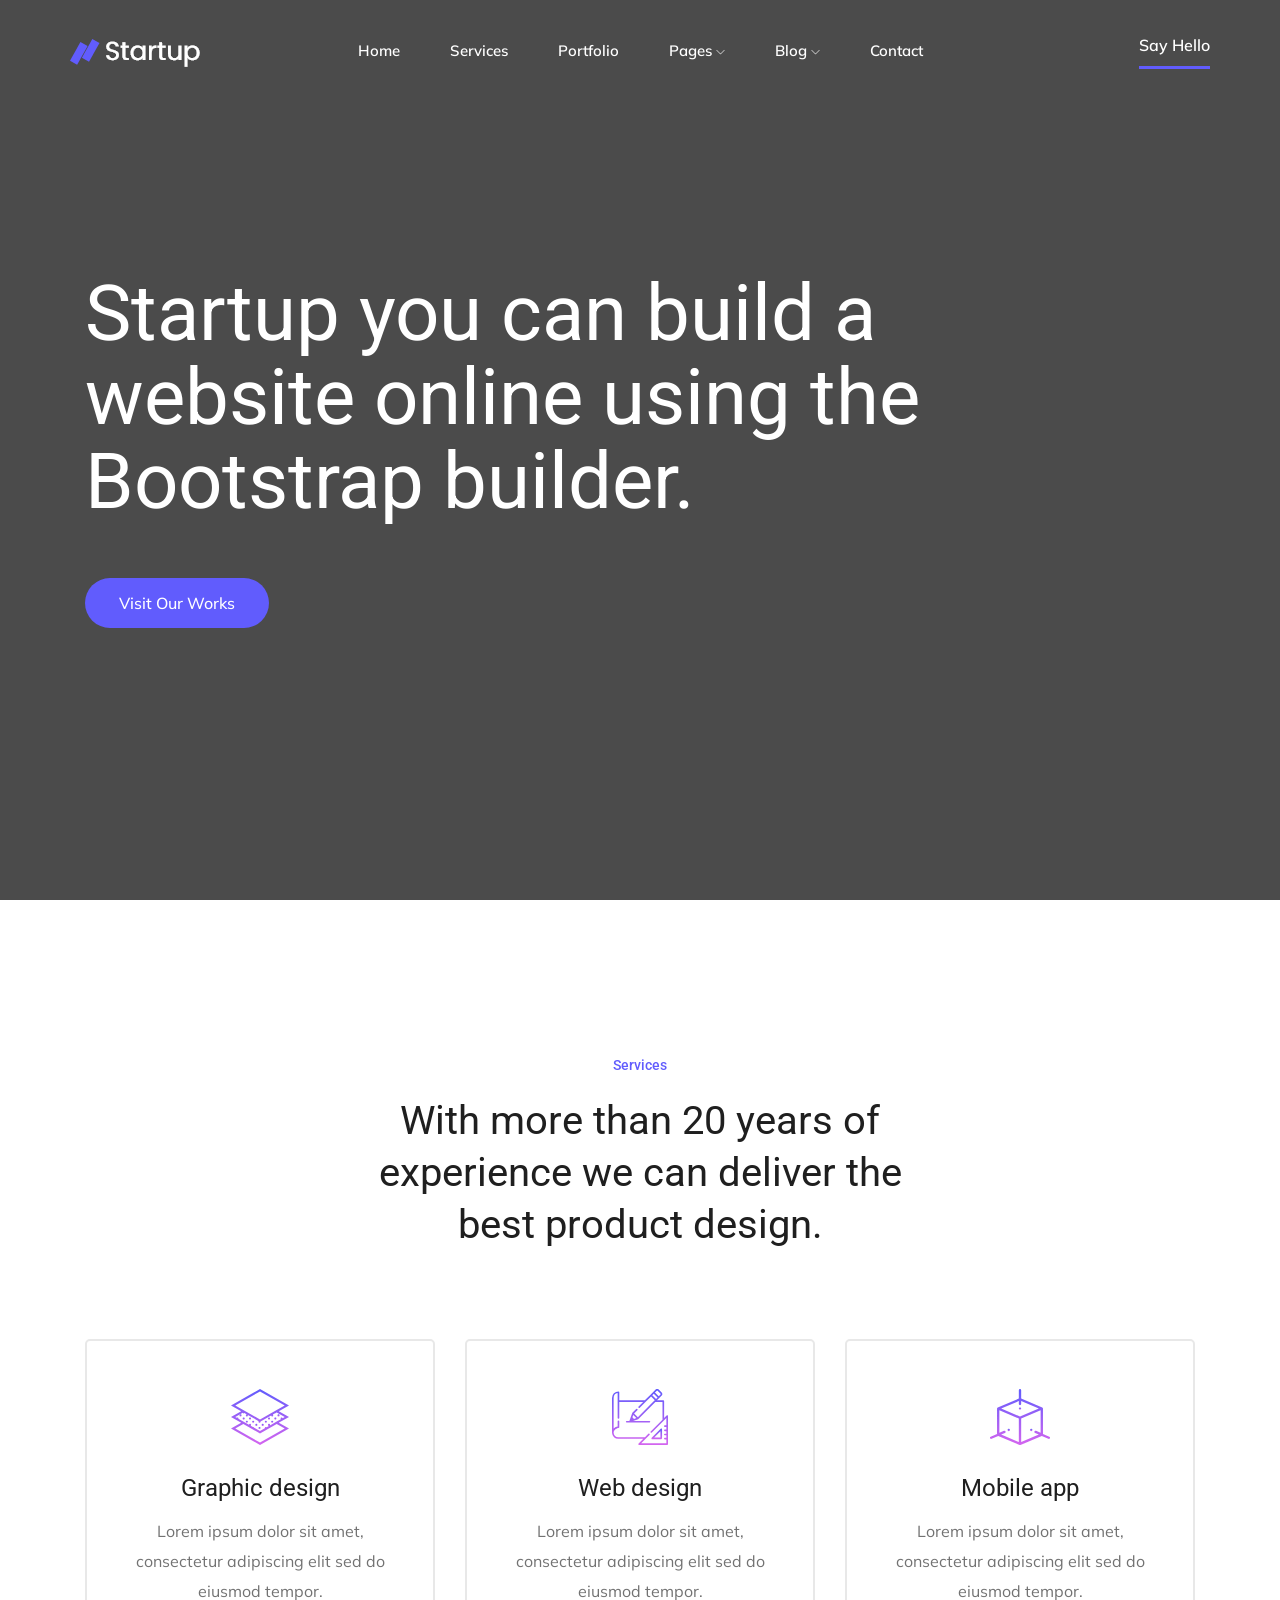
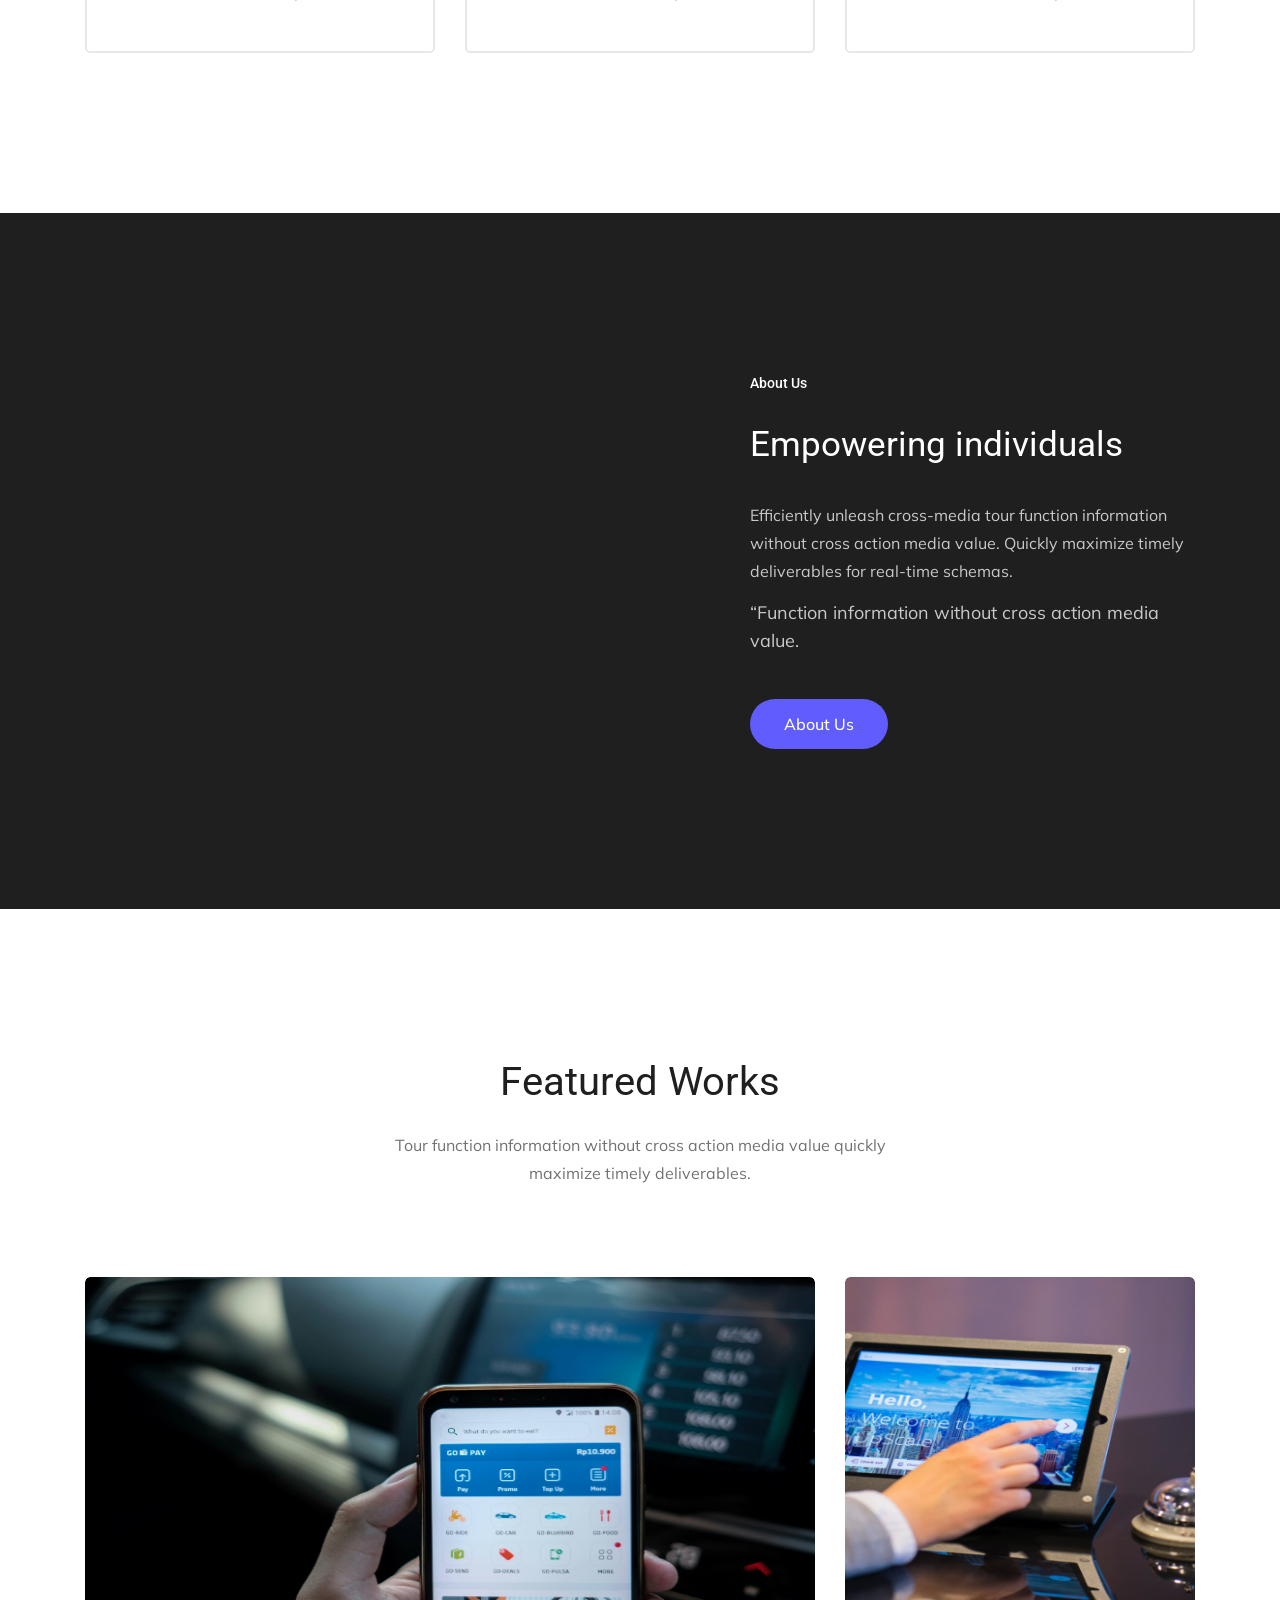
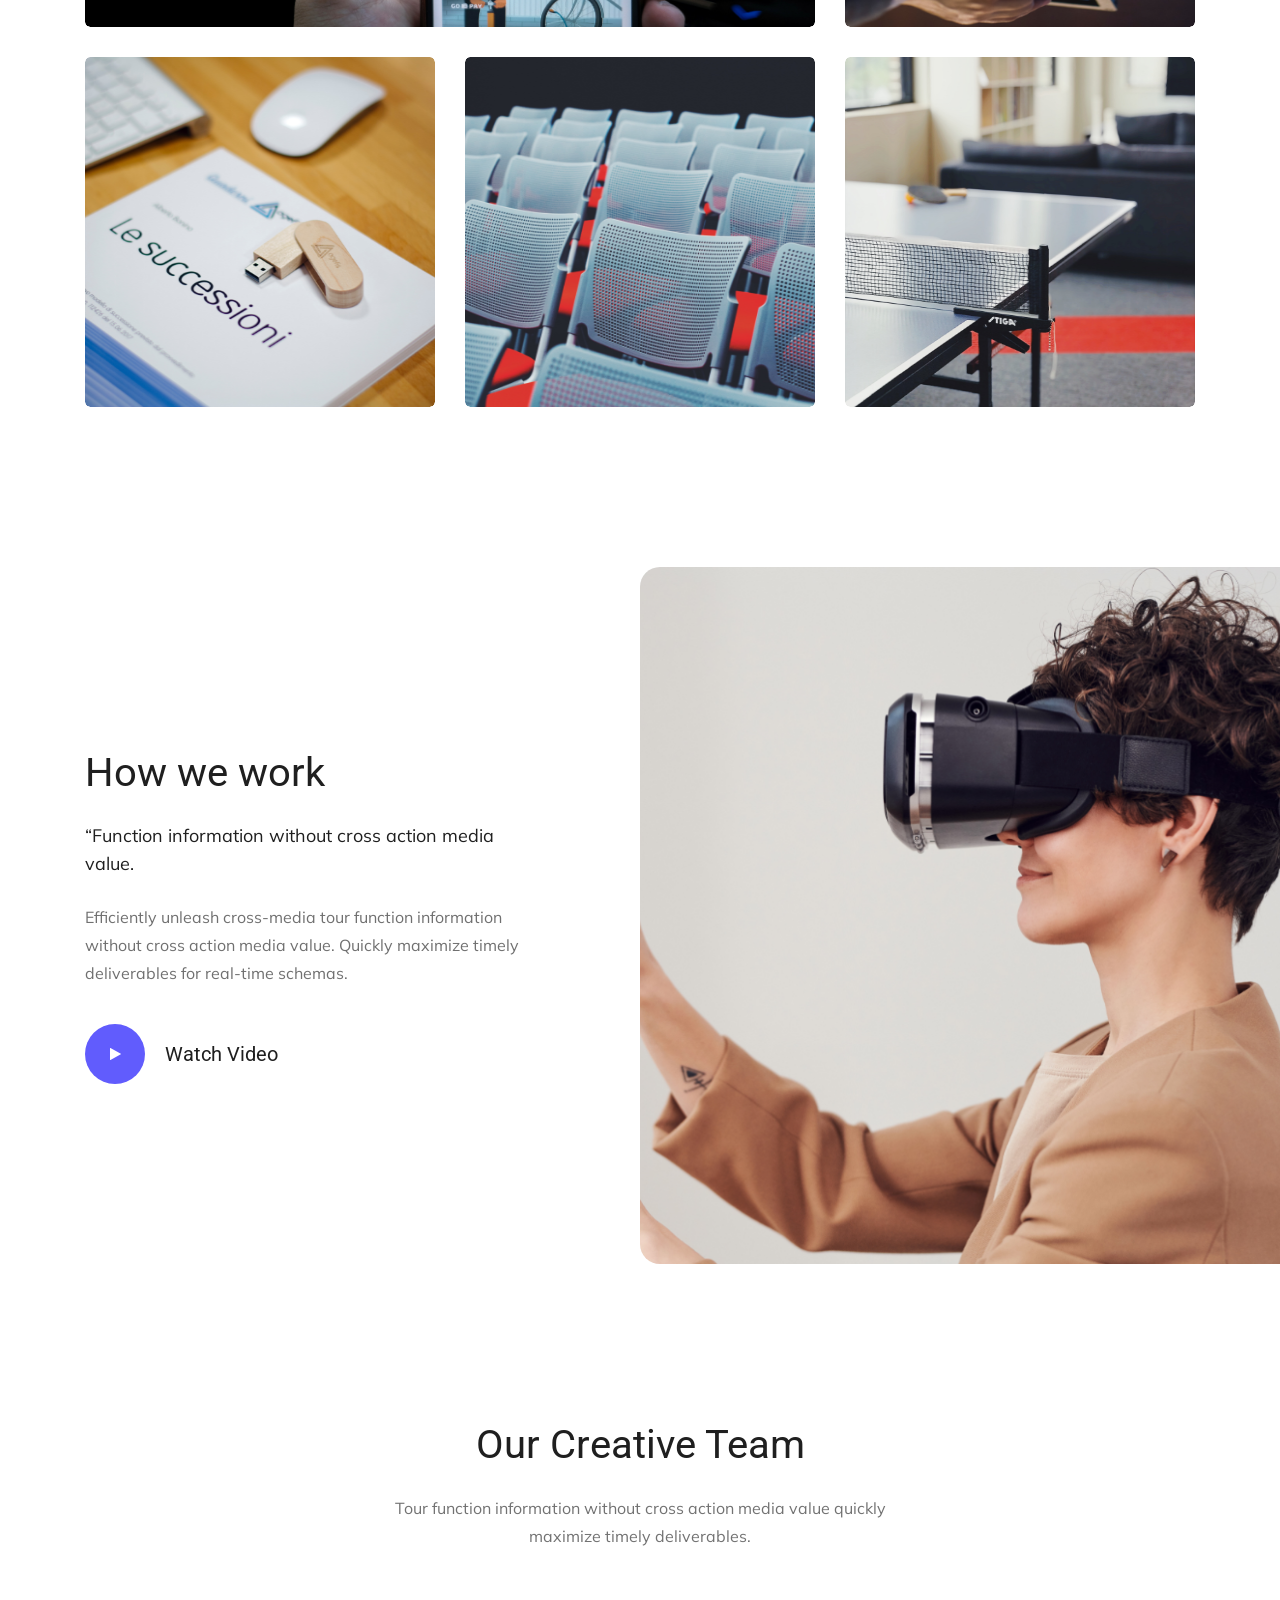
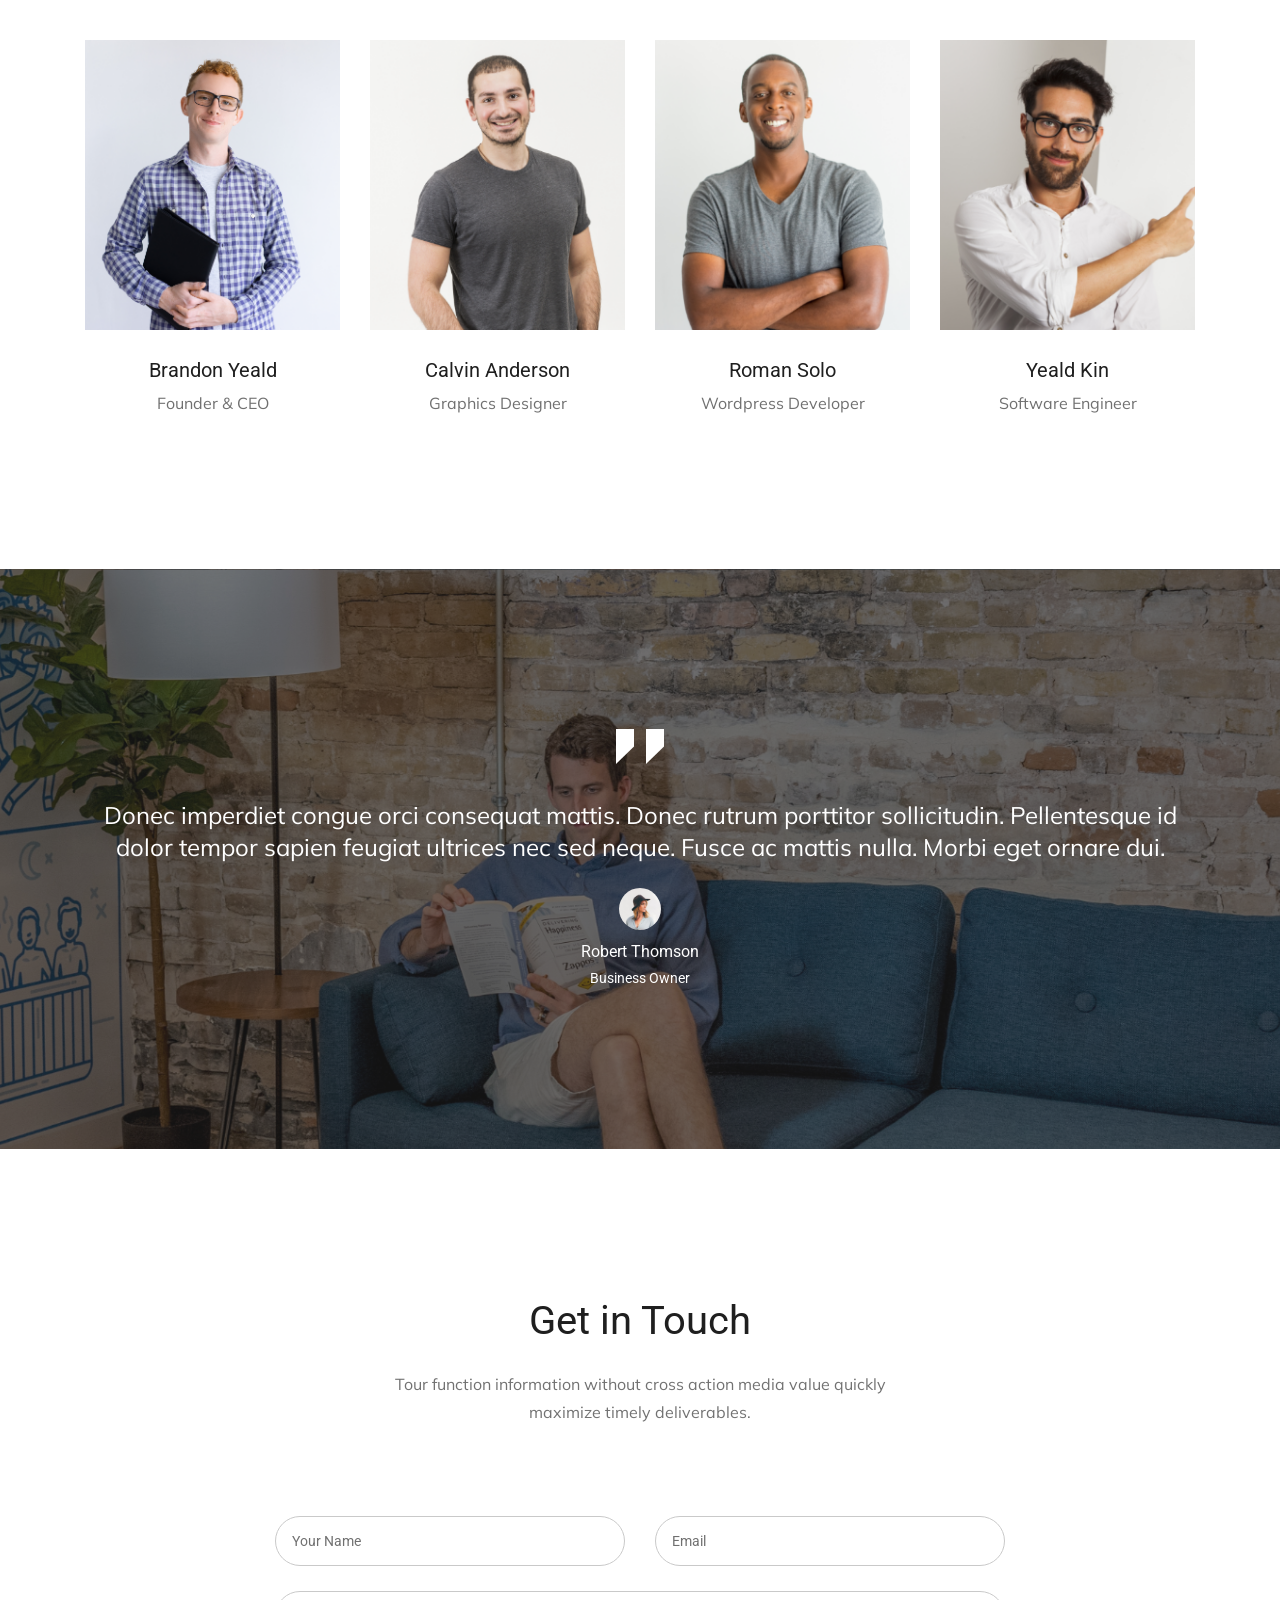
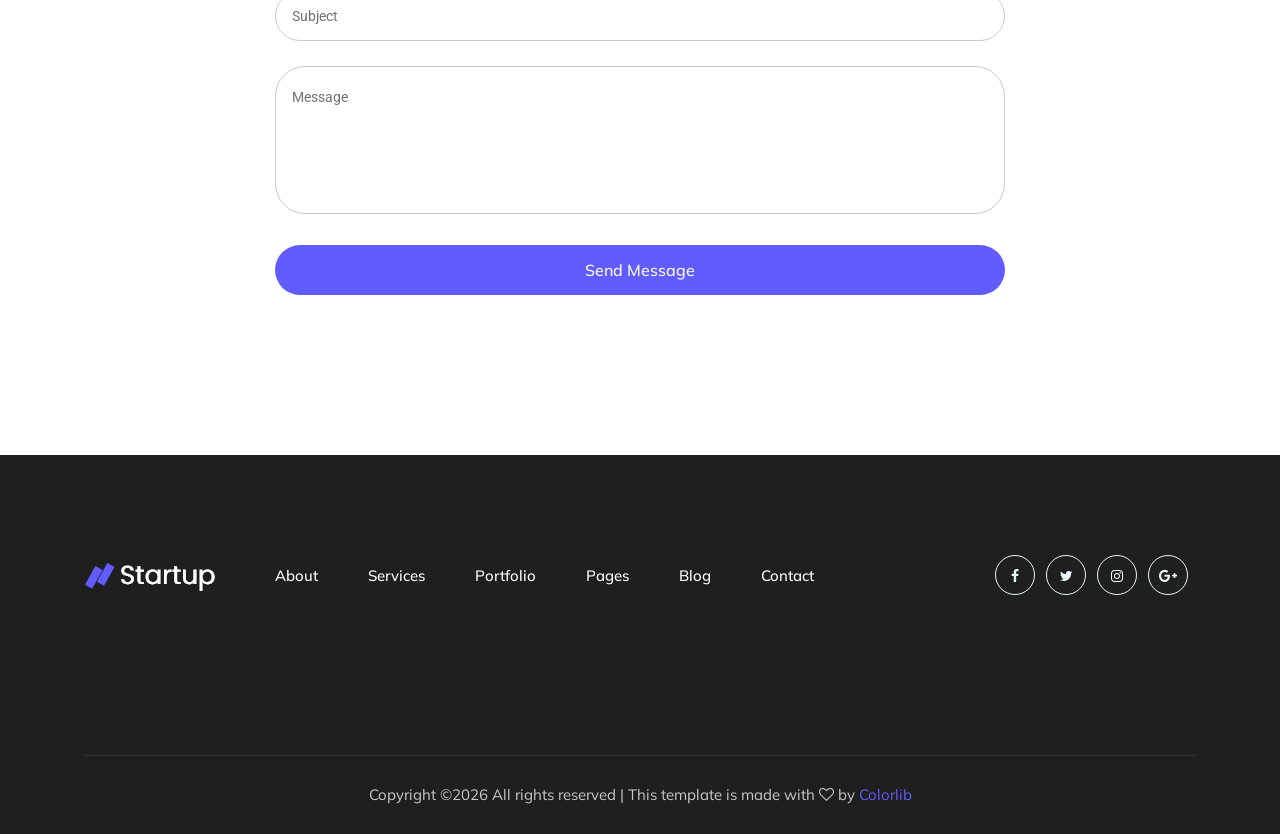
==== startup/startup/index.html @ 5c554e44 "adding front end" ====
<!doctype html>
<html class="no-js" lang="zxx">

<head>
    <meta charset="utf-8">
    <meta http-equiv="x-ua-compatible" content="ie=edge">
    <title>StartUp</title>
    <meta name="description" content="">
    <meta name="viewport" content="width=device-width, initial-scale=1">

    <!-- <link rel="manifest" href="site.webmanifest"> -->
    <!-- Place favicon.ico in the root directory -->

    <!-- CSS here -->
    <link rel="stylesheet" href="css/bootstrap.min.css">
    <link rel="stylesheet" href="css/owl.carousel.min.css">
    <link rel="stylesheet" href="css/magnific-popup.css">
    <link rel="stylesheet" href="css/font-awesome.min.css">
    <link rel="stylesheet" href="css/themify-icons.css">
    <link rel="stylesheet" href="css/nice-select.css">
    <link rel="stylesheet" href="css/flaticon.css">
    <link rel="stylesheet" href="css/gijgo.css">
    <link rel="stylesheet" href="css/animate.min.css">
    <link rel="stylesheet" href="css/slick.css">
    <link rel="stylesheet" href="css/slicknav.css">
    <link rel="stylesheet" href="css/style.css">
    <!-- <link rel="stylesheet" href="css/responsive.css"> -->
</head>

<body>
    <!--[if lte IE 9]>
            <p class="browserupgrade">You are using an <strong>outdated</strong> browser. Please <a href="https://browsehappy.com/">upgrade your browser</a> to improve your experience and security.</p>
        <![endif]-->

    <!-- header-start -->
    <header>
        <div class="header-area ">
            <div id="sticky-header" class="main-header-area">
                <div class="container-fluid p-0">
                    <div class="row align-items-center no-gutters">
                        <div class="col-xl-2 col-lg-2">
                            <div class="logo-img">
                                <a href="index.html">
                                    <img src="img/logo.png" alt="">
                                </a>
                            </div>
                        </div>
                        <div class="col-xl-8 col-lg-8">
                            <div class="main-menu  d-none d-lg-block text-center">
                                <nav>
                                    <ul id="navigation">
                                        <li><a class="active" href="index.html">home</a></li>
                                        <li><a href="service.html">services</a></li>
                                        <li><a href="Portfolio.html">Portfolio</a></li>
                                        <li><a href="#">pages <i class="ti-angle-down"></i></a>
                                            <ul class="submenu">
                                                <li><a href="portfolio_details.html">Portfolio details</a></li>
                                                <li><a href="about.html">about</a></li>
                                                <li><a href="elements.html">elements</a></li>
                                            </ul>
                                        </li>

                                        <li><a href="#">blog <i class="ti-angle-down"></i></a>
                                            <ul class="submenu">
                                                <li><a href="blog.html">blog</a></li>
                                                <li><a href="single-blog.html">single-blog</a></li>
                                            </ul>
                                        </li>
                                        <li><a href="contact.html">Contact</a></li>
                                    </ul>
                                </nav>
                            </div>
                        </div>
                        <div class="col-lg-2 d-none d-lg-block">
                            <div class="log_chat_area d-flex align-items-end">
                                <a href="#" data-scroll-nav="0" class="say_hi">Say Hello</a>
                            </div>
                        </div>
                        <div class="col-12">
                            <div class="mobile_menu d-block d-lg-none"></div>
                        </div>
                    </div>
                </div>
            </div>
        </div>
    </header>
    <!-- header-end -->

    <!-- slider_area_start -->
    <div class="slider_area">
        <div class="single_slider  d-flex align-items-center slider_bg_1 overlay">
            <div class="container">
                <div class="row align-items-center justify-content-start">
                    <div class="col-lg-10 col-md-10">
                        <div class="slider_text">
                            <h3 class="wow fadeInLeft" data-wow-duration="1s" data-wow-delay=".1s">
                                Startup you can build a 
                                website online using the
                                Bootstrap builder.
                            </h3>
                            <a class="boxed-btn3 wow fadeInLeft"  data-wow-duration="1s" data-wow-delay=".2s" href="portfolio.html">Visit Our Works</a>
                        </div>
                    </div>
                </div>
            </div>
        </div>
    </div>
    <!-- slider_area_end -->

    <!-- service_area  -->
    <div class="service_area">
        <div class="container">
            <div class="row justify-content-center">
                <div class="col-lg-6">
                    <div class="section_title text-center mb-70">
                        <span class="wow fadeInUp" data-wow-duration="1s" data-wow-delay=".1s" >Services</span>
                        <h3 class="wow fadeInUp" data-wow-duration="1.2s" data-wow-delay=".2s">With more than 20 years of 
                            experience we can deliver the 
                            best product design.</h3>
                    </div>
                </div>
            </div>
            <div class="row">
                <div class="col-xl-4 col-md-4">
                    <div class="single_service text-center wow fadeInLeft" data-wow-duration="1.2s" data-wow-delay=".4s">
                        <div class="icon">
                            <img src="img/svg_icon/1.svg" alt="">
                        </div>
                        <h3>Graphic design</h3>
                        <p>Lorem ipsum dolor sit amet, consectetur adipiscing elit sed do eiusmod tempor.</p>
                    </div>
                </div>
                <div class="col-xl-4 col-md-4">
                    <div class="single_service text-center wow fadeInUp" data-wow-duration="1s" data-wow-delay=".3s">
                        <div class="icon">
                            <img src="img/svg_icon/2.svg" alt="">
                        </div>
                        <h3>Web design</h3>
                        <p>Lorem ipsum dolor sit amet, consectetur adipiscing elit sed do eiusmod tempor.</p>
                    </div>
                </div>
                <div class="col-xl-4 col-md-4">
                    <div class="single_service text-center wow fadeInRight" data-wow-duration="1.2s" data-wow-delay=".4s">
                        <div class="icon">
                            <img src="img/svg_icon/3.svg" alt="">
                        </div>
                        <h3>Mobile app</h3>
                        <p>Lorem ipsum dolor sit amet, consectetur adipiscing elit sed do eiusmod tempor.</p>
                    </div>
                </div>
            </div>
        </div>
    </div>
    <!--/ service_area  -->

    <div class="about_area">
        <div class="container">
            <div class="row justify-content-end">
                <div class="col-lg-5 offset-lg-1">
                    <div class="about_info">
                        <div class="section_title white_text">
                            <span class="wow fadeInUp" data-wow-duration="1s" data-wow-delay=".3s">About Us</span>
                            <h3 class="wow fadeInUp" data-wow-duration="1s" data-wow-delay=".4s">Empowering individuals </h3>
                            <p class="mid_text wow fadeInUp" data-wow-duration="1s" data-wow-delay=".5s">Efficiently unleash cross-media tour function information without cross action media value. Quickly maximize timely deliverables for real-time schemas.</p>
                            <p class="last_text wow fadeInUp" data-wow-duration="1s" data-wow-delay=".6s">“Function information without cross action media value.</p>
                            <a href="#" class="boxed-btn3 wow fadeInUp" data-wow-duration="1s" data-wow-delay=".7s">About Us</a>
                        </div>
                    </div>
                </div>
            </div>
        </div>
    </div>

    <!-- portfolio_image_area  -->
    <div class="portfolio_image_area">
        <div class="container">
            <div class="row justify-content-center">
                <div class="col-lg-6">
                    <div class="section_title text-center mb-90">
                        <h3 class="wow fadeInUp" data-wow-duration="1s" data-wow-delay=".3s">Featured Works</h3>
                        <p class="wow fadeInUp" data-wow-duration="1s" data-wow-delay=".4s">Tour function information without cross action media value quickly maximize timely deliverables.</p>
                    </div>
                </div>
            </div>
            <div class="row">
                <div class="col-lg-8 col-md-12">
                    <div class="single_Portfolio wow fadeInUp" data-wow-duration="1s" data-wow-delay=".3s">
                        <div class="portfolio_thumb">
                            <img src="img/portfolio/1.png" alt="">
                        </div>
                        <div class="portfolio_hover">
                            <div class="title">
                                <span>App Design</span>
                                    <h3>Colorlib Mobile App</h3>
                                    <a class="boxed-btn3" href="portfolio_details.html">View</a>
                            </div>
                        </div>
                    </div>
                </div>
                <div class="col-lg-4 col-md-6">
                    <div class="single_Portfolio wow fadeInUp" data-wow-duration="1s" data-wow-delay=".4s">
                        <div class="portfolio_thumb">
                            <img src="img/portfolio/2.png" alt="">
                        </div>
                        <div class="portfolio_hover">
                            <div class="title">
                                <span>App Design</span>
                                    <h3>Colorlib Mobile App</h3>
                                    <a class="boxed-btn3" href="portfolio_details.html">View</a>
                            </div>
                        </div>
                    </div>
                </div>
                <div class="col-lg-4 col-md-6 col-lg-4">
                    <div class="single_Portfolio wow fadeInUp" data-wow-duration="1s" data-wow-delay=".5s">
                        <div class="portfolio_thumb">
                            <img src="img/portfolio/3.png" alt="">
                        </div>
                        <div class="portfolio_hover">
                            <div class="title">
                                <span>App Design</span>
                                    <h3>Colorlib Mobile App</h3>
                                    <a class="boxed-btn3" href="portfolio_details.html">View</a>
                            </div>
                        </div>
                    </div>
                </div>
                <div class="col-lg-4 col-md-6 col-lg-4">
                    <div class="single_Portfolio wow fadeInUp" data-wow-duration="1s" data-wow-delay=".6s">
                        <div class="portfolio_thumb">
                            <img src="img/portfolio/4.png" alt="">
                        </div>
                        <div class="portfolio_hover">
                            <div class="title">
                                <span>App Design</span>
                                    <h3>Colorlib Mobile App</h3>
                                    <a class="boxed-btn3" href="portfolio_details.html">View</a>
                            </div>
                        </div>
                    </div>
                </div>
                <div class="col-lg-4 col-md-6 col-lg-4">
                    <div class="single_Portfolio wow fadeInUp" data-wow-duration="1s" data-wow-delay=".7s">
                        <div class="portfolio_thumb">
                            <img src="img/portfolio/5.png" alt="">
                        </div>
                        <div class="portfolio_hover">
                            <div class="title">
                                <span>App Design</span>
                                    <h3>Colorlib Mobile App</h3>
                                    <a class="boxed-btn3" href="portfolio_details.html">View</a>
                            </div>
                        </div>
                    </div>
                </div>
            </div>
        </div>
    </div>
    <!--/ portfolio_image_area  -->

    <div class="how_we_work_area">
        <div class="container">
            <div class="row">
                <div class="col-lg-5">
                    <div class="work_info">
                        <div class="section_title">
                            <h3 class="wow fadeInLeft" data-wow-duration="1s" data-wow-delay=".3s">How we work</h3>
                            <p class="mid_text wow fadeInLeft" data-wow-duration="1s" data-wow-delay=".4s">“Function information without cross action media value.</p>
                            <p class="last_p wow fadeInRight" data-wow-duration="1s" data-wow-delay=".5s">Efficiently unleash cross-media tour function information without cross action media value. Quickly maximize timely deliverables for real-time schemas.</p>
                        </div>
                        <div class="video_watch d-flex align-items-center">
                            <div class="play_btn wow fadeInUp" data-wow-duration="1s" data-wow-delay=".6s">
                                <a href="https://www.youtube.com/watch?v=D7tF-cY2M9o" class="video_icon popup-video"> <i class="fa fa-play"></i> </a>
                            </div>
                           <span class="wow fadeInLeft" data-wow-duration="1s" data-wow-delay=".7s"> Watch Video</span>
                        </div>
                    </div>
                </div>
            </div>
        </div>
    </div>

    <!-- team_member_start -->
    <div class="team_area ">
        <div class="container">
            <div class="row justify-content-center">
                <div class="col-lg-6">
                    <div class="section_title text-center mb-90">
                        <h3 class="wow fadeInUp" data-wow-duration="1s" data-wow-delay=".3s">Our Creative Team</h3>
                        <p class="wow fadeInUp" data-wow-duration="1s" data-wow-delay=".6s">Tour function information without cross action media value quickly maximize timely deliverables.</p>
                    </div>
                </div>
            </div>
            <div class="row">
                <div class="col-lg-3 col-md-6">
                    <div class="single_team wow fadeInUp" data-wow-duration="1s" data-wow-delay=".2s">
                        <div class="team_thumb">
                            <img src="img/team/1.png" alt="">
                            <div class="team_hover">
                                <div class="hover_inner text-center">
                                    <ul>
                                        <li><a href="#"> <i class="fa fa-facebook"></i> </a></li>
                                        <li><a href="#"> <i class="fa fa-twitter"></i> </a></li>
                                        <li><a href="#"> <i class="fa fa-instagram"></i> </a></li>
                                    </ul>
                                </div>
                            </div>
                        </div>
                        <div class="team_title text-center">
                            <h3>Brandon Yeald</h3>
                            <p>Founder & CEO</p>
                        </div>
                    </div>
                </div>
                <div class="col-lg-3 col-md-6">
                    <div class="single_team wow fadeInUp" data-wow-duration="1s" data-wow-delay=".4s">
                        <div class="team_thumb">
                            <img src="img/team/2.png" alt="">
                            <div class="team_hover">
                                <div class="hover_inner text-center">
                                    <ul>
                                        <li><a href="#"> <i class="fa fa-facebook"></i> </a></li>
                                        <li><a href="#"> <i class="fa fa-linkedin"></i> </a></li>
                                        <li><a href="#"> <i class="fa fa-google-plus"></i> </a></li>
                                    </ul>
                                </div>
                            </div>
                        </div>
                        <div class="team_title text-center">
                            <h3>Calvin Anderson</h3>
                            <p>Graphics Designer</p>
                        </div>
                    </div>
                </div>
                <div class="col-lg-3 col-md-6">
                    <div class="single_team wow fadeInUp" data-wow-duration="1s" data-wow-delay=".6s">
                        <div class="team_thumb">
                            <img src="img/team/3.png" alt="">
                            <div class="team_hover">
                                <div class="hover_inner text-center">
                                    <ul>
                                        <li><a href="#"> <i class="fa fa-facebook"></i> </a></li>
                                        <li><a href="#"> <i class="fa fa-linkedin"></i> </a></li>
                                        <li><a href="#"> <i class="fa fa-google-plus"></i> </a></li>
                                    </ul>
                                </div>
                            </div>
                        </div>
                        <div class="team_title text-center">
                            <h3>Roman Solo</h3>
                            <p>Wordpress Developer</p>
                        </div>
                    </div>
                </div>
                <div class="col-lg-3 col-md-6">
                    <div class="single_team wow fadeInUp" data-wow-duration="1s" data-wow-delay=".8s">
                        <div class="team_thumb">
                            <img src="img/team/4.png" alt="">
                            <div class="team_hover">
                                <div class="hover_inner text-center">
                                    <ul>
                                        <li><a href="#"> <i class="fa fa-facebook"></i> </a></li>
                                        <li><a href="#"> <i class="fa fa-linkedin"></i> </a></li>
                                        <li><a href="#"> <i class="fa fa-google-plus"></i> </a></li>
                                    </ul>
                                </div>
                            </div>
                        </div>
                        <div class="team_title text-center">
                            <h3>Yeald Kin</h3>
                            <p>Software Engineer</p>
                        </div>
                    </div>
                </div>
            </div>
        </div>
    </div>
    <!--/ team_member_end -->

    <!-- testimonial_area  -->
    <div class="testimonial_area ">
        <div class="container">
            <div class="row">
                <div class="col-xl-12">
                    <div class="testmonial_active owl-carousel">
                        <div class="single_carousel">
                                <div class="single_testmonial text-center">
                                        <div class="quote">
                                            <img src="img/testmonial/quote.svg" alt="">
                                        </div>
                                        <p>Donec imperdiet congue orci consequat mattis. Donec rutrum porttitor <br> 
                                                sollicitudin. Pellentesque id dolor tempor sapien feugiat ultrices nec sed neque.  <br>
                                                Fusce ac mattis nulla. Morbi eget ornare dui. </p>
                                        <div class="testmonial_author">
                                            <div class="thumb">
                                                    <img src="img/testmonial/thumb.png" alt="">
                                            </div>
                                            <h3>Robert Thomson</h3>
                                            <span>Business Owner</span>
                                        </div>
                                    </div>
                        </div>
                        <div class="single_carousel">
                                <div class="single_testmonial text-center">
                                        <div class="quote">
                                            <img src="img/testmonial/quote.svg" alt="">
                                        </div>
                                        <p>Donec imperdiet congue orci consequat mattis. Donec rutrum porttitor <br> 
                                                sollicitudin. Pellentesque id dolor tempor sapien feugiat ultrices nec sed neque.  <br>
                                                Fusce ac mattis nulla. Morbi eget ornare dui. </p>
                                        <div class="testmonial_author">
                                            <div class="thumb">
                                                    <img src="img/testmonial/thumb.png" alt="">
                                            </div>
                                            <h3>Robert Thomson</h3>
                                            <span>Business Owner</span>
                                        </div>
                                    </div>
                        </div>
                        <div class="single_carousel">
                                <div class="single_testmonial text-center">
                                        <div class="quote">
                                            <img src="img/testmonial/quote.svg" alt="">
                                        </div>
                                        <p>Donec imperdiet congue orci consequat mattis. Donec rutrum porttitor <br> 
                                                sollicitudin. Pellentesque id dolor tempor sapien feugiat ultrices nec sed neque.  <br>
                                                Fusce ac mattis nulla. Morbi eget ornare dui. </p>
                                        <div class="testmonial_author">
                                            <div class="thumb">
                                                    <img src="img/testmonial/thumb.png" alt="">
                                            </div>
                                            <h3>Robert Thomson</h3>
                                            <span>Business Owner</span>
                                        </div>
                                    </div>
                        </div>
                    </div>
                </div>
            </div>
        </div>
    </div>
    <!-- /testimonial_area  -->

    <div data-scroll-index="0" class="get_in_tauch_area">
        <div class="container">
            <div class="row justify-content-center">
                <div class="col-lg-6">
                    <div class="section_title text-center mb-90">
                        <h3 class="wow fadeInUp" data-wow-duration="1s" data-wow-delay=".3s">Get in Touch</h3>
                        <p class="wow fadeInUp" data-wow-duration="1s" data-wow-delay=".4s">Tour function information without cross action media value quickly maximize timely deliverables.</p>
                    </div>
                </div>
            </div>
            <div class="row justify-content-center">
                <div class="col-lg-8">
                    <div class="touch_form">
                        <form action="#">
                            <div class="row">
                                <div class="col-md-6">
                                    <div class="single_input wow fadeInUp" data-wow-duration="1s" data-wow-delay=".3s">
                                        <input type="text" placeholder="Your Name" >
                                    </div>
                                </div>
                                <div class="col-md-6">
                                    <div class="single_input wow fadeInUp" data-wow-duration="1s" data-wow-delay=".4s">
                                        <input type="email" placeholder="Email" >
                                    </div>
                                </div>
                                <div class="col-md-12">
                                    <div class="single_input wow fadeInUp" data-wow-duration="1s" data-wow-delay=".5s">
                                        <input type="email" placeholder="Subject" >
                                    </div>
                                </div>
                                <div class="col-md-12">
                                    <div class="single_input wow fadeInUp" data-wow-duration="1s" data-wow-delay=".6s">
                                       <textarea name="" id="" cols="30" placeholder="Message" rows="10"></textarea>
                                    </div>
                                </div>
                                <div class="col-lg-12">
                                    <div class="submit_btn wow fadeInUp" data-wow-duration="1s" data-wow-delay=".7s">
                                        <button class="boxed-btn3" type="submit">Send Message</button>
                                    </div>
                                </div>
                            </div>
                        </form>
                    </div>
                </div>
            </div>
        </div>
    </div>


    <!-- footer start -->
    <footer class="footer">
        <div class="footer_top">
            <div class="container">
                <div class="row align-items-center">
                    <div class="col-lg-2 col-md-3">
                        <div class="footer_logo wow fadeInRight" data-wow-duration="1s" data-wow-delay=".3s">
                            <a href="index.html">
                                <img src="img/logo.png" alt="">
                            </a>
                        </div>
                    </div>
                    <div class="col-xl-7 col-lg-7 col-md-9">
                        <div class="menu_links">
                            <ul>
                                <li><a class="wow fadeInDown" data-wow-duration="1s" data-wow-delay=".2s" href="#">About</a class="wow fadeInUp" data-wow-duration="1s" data-wow-delay=".3s"></li>
                                <li><a class="wow fadeInDown" data-wow-duration="1s" data-wow-delay=".4s" href="#">Services</a></li>
                                <li><a class="wow fadeInDown" data-wow-duration="1s" data-wow-delay=".6s" href="#">Portfolio</a></li>
                                <li><a class="wow fadeInDown" data-wow-duration="1s" data-wow-delay=".8s" href="#">Pages</a></li>
                                <li><a class="wow fadeInDown" data-wow-duration="1s" data-wow-delay="1s" href="#">Blog</a></li>
                                <li><a class="wow fadeInDown" data-wow-duration="1s" data-wow-delay="1.1s" href="#">Contact</a></li>
                            </ul>
                        </div>
                    </div>
                    <div class="col-lg-3 col-md-12">
                        <div class="socail_links">
                            <ul>
                                <li><a class="wow fadeInUp" data-wow-duration="1s" data-wow-delay=".3s" href="#"> <i class="fa fa-facebook"></i> </a></li>
                                <li><a class="wow fadeInUp" data-wow-duration="1s" data-wow-delay=".4s" href="#"> <i class="fa fa-twitter"></i> </a></li>
                                <li><a class="wow fadeInUp" data-wow-duration="1s" data-wow-delay=".5s" href="#"> <i class="fa fa-instagram"></i> </a></li>
                                <li><a class="wow fadeInUp" data-wow-duration="1s" data-wow-delay=".6s" href="#"> <i class="fa fa-google-plus"></i> </a></li>
                            </ul>
                        </div>
                    </div>
                </div>
            </div>
        </div>
        <div class="copy-right_text">
            <div class="container">
                <div class="footer_border"></div>
                <div class="row">
                    <div class="col-xl-12">
                        <p class="copy_right text-center wow fadeInUp" data-wow-duration="1s" data-wow-delay="1.3s">
                            <!-- Link back to Colorlib can't be removed. Template is licensed under CC BY 3.0. -->
Copyright &copy;<script>document.write(new Date().getFullYear());</script> All rights reserved | This template is made with <i class="fa fa-heart-o" aria-hidden="true"></i> by <a href="https://colorlib.com" target="_blank">Colorlib</a>
<!-- Link back to Colorlib can't be removed. Template is licensed under CC BY 3.0. -->
                        </p>
                    </div>
                </div>
            </div>
        </div>
    </footer>
    <!--/ footer end  -->

    <!-- JS here -->
    <script src="js/vendor/modernizr-3.5.0.min.js"></script>
    <script src="js/vendor/jquery-1.12.4.min.js"></script>
    <script src="js/popper.min.js"></script>
    <script src="js/bootstrap.min.js"></script>
    <script src="js/owl.carousel.min.js"></script>
    <script src="js/isotope.pkgd.min.js"></script>
    <script src="js/ajax-form.js"></script>
    <script src="js/waypoints.min.js"></script>
    <script src="js/jquery.counterup.min.js"></script>
    <script src="js/imagesloaded.pkgd.min.js"></script>
    <script src="js/scrollIt.js"></script>
    <script src="js/jquery.scrollUp.min.js"></script>
    <script src="js/wow.min.js"></script>
    <script src="js/nice-select.min.js"></script>
    <script src="js/jquery.slicknav.min.js"></script>
    <script src="js/jquery.magnific-popup.min.js"></script>
    <script src="js/plugins.js"></script>
    <script src="js/gijgo.min.js"></script>

    <!--contact js-->
    <script src="js/contact.js"></script>
    <script src="js/jquery.ajaxchimp.min.js"></script>
    <script src="js/jquery.form.js"></script>
    <script src="js/jquery.validate.min.js"></script>
    <script src="js/mail-script.js"></script>

    <script src="js/main.js"></script>
</body>

</html>
---- startup/startup/css/themify-icons.css ----
@font-face {
	font-family: 'themify';
	src:url('../fonts/themify.eot?-fvbane');
	src:url('../fonts/themify.eot?#iefix-fvbane') format('embedded-opentype'),
		url('../fonts/themify.woff?-fvbane') format('woff'),
		url('../fonts/themify.ttf?-fvbane') format('truetype'),
		url('../fonts/themify.svg?-fvbane#themify') format('svg');
	font-weight: normal;
	font-style: normal;
}

[class^="ti-"], [class*=" ti-"] {
	font-family: 'themify';
	/* speak: none; */
	font-style: normal;
	font-weight: normal;
	font-variant: normal;
	text-transform: none;
	line-height: 1;

	/* Better Font Rendering =========== */
	-webkit-font-smoothing: antialiased;
	-moz-osx-font-smoothing: grayscale;
}

.ti-wand:before {
	content: "\e600";
}
.ti-volume:before {
	content: "\e601";
}
.ti-user:before {
	content: "\e602";
}
.ti-unlock:before {
	content: "\e603";
}
.ti-unlink:before {
	content: "\e604";
}
.ti-trash:before {
	content: "\e605";
}
.ti-thought:before {
	content: "\e606";
}
.ti-target:before {
	content: "\e607";
}
.ti-tag:before {
	content: "\e608";
}
.ti-tablet:before {
	content: "\e609";
}
.ti-star:before {
	content: "\e60a";
}
.ti-spray:before {
	content: "\e60b";
}
.ti-signal:before {
	content: "\e60c";
}
.ti-shopping-cart:before {
	content: "\e60d";
}
.ti-shopping-cart-full:before {
	content: "\e60e";
}
.ti-settings:before {
	content: "\e60f";
}
.ti-search:before {
	content: "\e610";
}
.ti-zoom-in:before {
	content: "\e611";
}
.ti-zoom-out:before {
	content: "\e612";
}
.ti-cut:before {
	content: "\e613";
}
.ti-ruler:before {
	content: "\e614";
}
.ti-ruler-pencil:before {
	content: "\e615";
}
.ti-ruler-alt:before {
	content: "\e616";
}
.ti-bookmark:before {
	content: "\e617";
}
.ti-bookmark-alt:before {
	content: "\e618";
}
.ti-reload:before {
	content: "\e619";
}
.ti-plus:before {
	content: "\e61a";
}
.ti-pin:before {
	content: "\e61b";
}
.ti-pencil:before {
	content: "\e61c";
}
.ti-pencil-alt:before {
	content: "\e61d";
}
.ti-paint-roller:before {
	content: "\e61e";
}
.ti-paint-bucket:before {
	content: "\e61f";
}
.ti-na:before {
	content: "\e620";
}
.ti-mobile:before {
	content: "\e621";
}
.ti-minus:before {
	content: "\e622";
}
.ti-medall:before {
	content: "\e623";
}
.ti-medall-alt:before {
	content: "\e624";
}
.ti-marker:before {
	content: "\e625";
}
.ti-marker-alt:before {
	content: "\e626";
}
.ti-arrow-up:before {
	content: "\e627";
}
.ti-arrow-right:before {
	content: "\e628";
}
.ti-arrow-left:before {
	content: "\e629";
}
.ti-arrow-down:before {
	content: "\e62a";
}
.ti-lock:before {
	content: "\e62b";
}
.ti-location-arrow:before {
	content: "\e62c";
}
.ti-link:before {
	content: "\e62d";
}
.ti-layout:before {
	content: "\e62e";
}
.ti-layers:before {
	content: "\e62f";
}
.ti-layers-alt:before {
	content: "\e630";
}
.ti-key:before {
	content: "\e631";
}
.ti-import:before {
	content: "\e632";
}
.ti-image:before {
	content: "\e633";
}
.ti-heart:before {
	content: "\e634";
}
.ti-heart-broken:before {
	content: "\e635";
}
.ti-hand-stop:before {
	content: "\e636";
}
.ti-hand-open:before {
	content: "\e637";
}
.ti-hand-drag:before {
	content: "\e638";
}
.ti-folder:before {
	content: "\e639";
}
.ti-flag:before {
	content: "\e63a";
}
.ti-flag-alt:before {
	content: "\e63b";
}
.ti-flag-alt-2:before {
	content: "\e63c";
}
.ti-eye:before {
	content: "\e63d";
}
.ti-export:before {
	content: "\e63e";
}
.ti-exchange-vertical:before {
	content: "\e63f";
}
.ti-desktop:before {
	content: "\e640";
}
.ti-cup:before {
	content: "\e641";
}
.ti-crown:before {
	content: "\e642";
}
.ti-comments:before {
	content: "\e643";
}
.ti-comment:before {
	content: "\e644";
}
.ti-comment-alt:before {
	content: "\e645";
}
.ti-close:before {
	content: "\e646";
}
.ti-clip:before {
	content: "\e647";
}
.ti-angle-up:before {
	content: "\e648";
}
.ti-angle-right:before {
	content: "\e649";
}
.ti-angle-left:before {
	content: "\e64a";
}
.ti-angle-down:before {
	content: "\e64b";
}
.ti-check:before {
	content: "\e64c";
}
.ti-check-box:before {
	content: "\e64d";
}
.ti-camera:before {
	content: "\e64e";
}
.ti-announcement:before {
	content: "\e64f";
}
.ti-brush:before {
	content: "\e650";
}
.ti-briefcase:before {
	content: "\e651";
}
.ti-bolt:before {
	content: "\e652";
}
.ti-bolt-alt:before {
	content: "\e653";
}
.ti-blackboard:before {
	content: "\e654";
}
.ti-bag:before {
	content: "\e655";
}
.ti-move:before {
	content: "\e656";
}
.ti-arrows-vertical:before {
	content: "\e657";
}
.ti-arrows-horizontal:before {
	content: "\e658";
}
.ti-fullscreen:before {
	content: "\e659";
}
.ti-arrow-top-right:before {
	content: "\e65a";
}
.ti-arrow-top-left:before {
	content: "\e65b";
}
.ti-arrow-circle-up:before {
	content: "\e65c";
}
.ti-arrow-circle-right:before {
	content: "\e65d";
}
.ti-arrow-circle-left:before {
	content: "\e65e";
}
.ti-arrow-circle-down:before {
	content: "\e65f";
}
.ti-angle-double-up:before {
	content: "\e660";
}
.ti-angle-double-right:before {
	content: "\e661";
}
.ti-angle-double-left:before {
	content: "\e662";
}
.ti-angle-double-down:before {
	content: "\e663";
}
.ti-zip:before {
	content: "\e664";
}
.ti-world:before {
	content: "\e665";
}
.ti-wheelchair:before {
	content: "\e666";
}
.ti-view-list:before {
	content: "\e667";
}
.ti-view-list-alt:before {
	content: "\e668";
}
.ti-view-grid:before {
	content: "\e669";
}
.ti-uppercase:before {
	content: "\e66a";
}
.ti-upload:before {
	content: "\e66b";
}
.ti-underline:before {
	content: "\e66c";
}
.ti-truck:before {
	content: "\e66d";
}
.ti-timer:before {
	content: "\e66e";
}
.ti-ticket:before {
	content: "\e66f";
}
.ti-thumb-up:before {
	content: "\e670";
}
.ti-thumb-down:before {
	content: "\e671";
}
.ti-text:before {
	content: "\e672";
}
.ti-stats-up:before {
	content: "\e673";
}
.ti-stats-down:before {
	content: "\e674";
}
.ti-split-v:before {
	content: "\e675";
}
.ti-split-h:before {
	content: "\e676";
}
.ti-smallcap:before {
	content: "\e677";
}
.ti-shine:before {
	content: "\e678";
}
.ti-shift-right:before {
	content: "\e679";
}
.ti-shift-left:before {
	content: "\e67a";
}
.ti-shield:before {
	content: "\e67b";
}
.ti-notepad:before {
	content: "\e67c";
}
.ti-server:before {
	content: "\e67d";
}
.ti-quote-right:before {
	content: "\e67e";
}
.ti-quote-left:before {
	content: "\e67f";
}
.ti-pulse:before {
	content: "\e680";
}
.ti-printer:before {
	content: "\e681";
}
.ti-power-off:before {
	content: "\e682";
}
.ti-plug:before {
	content: "\e683";
}
.ti-pie-chart:before {
	content: "\e684";
}
.ti-paragraph:before {
	content: "\e685";
}
.ti-panel:before {
	content: "\e686";
}
.ti-package:before {
	content: "\e687";
}
.ti-music:before {
	content: "\e688";
}
.ti-music-alt:before {
	content: "\e689";
}
.ti-mouse:before {
	content: "\e68a";
}
.ti-mouse-alt:before {
	content: "\e68b";
}
.ti-money:before {
	content: "\e68c";
}
.ti-microphone:before {
	content: "\e68d";
}
.ti-menu:before {
	content: "\e68e";
}
.ti-menu-alt:before {
	content: "\e68f";
}
.ti-map:before {
	content: "\e690";
}
.ti-map-alt:before {
	content: "\e691";
}
.ti-loop:before {
	content: "\e692";
}
.ti-location-pin:before {
	content: "\e693";
}
.ti-list:before {
	content: "\e694";
}
.ti-light-bulb:before {
	content: "\e695";
}
.ti-Italic:before {
	content: "\e696";
}
.ti-info:before {
	content: "\e697";
}
.ti-infinite:before {
	content: "\e698";
}
.ti-id-badge:before {
	content: "\e699";
}
.ti-hummer:before {
	content: "\e69a";
}
.ti-home:before {
	content: "\e69b";
}
.ti-help:before {
	content: "\e69c";
}
.ti-headphone:before {
	content: "\e69d";
}
.ti-harddrives:before {
	content: "\e69e";
}
.ti-harddrive:before {
	content: "\e69f";
}
.ti-gift:before {
	content: "\e6a0";
}
.ti-game:before {
	content: "\e6a1";
}
.ti-filter:before {
	content: "\e6a2";
}
.ti-files:before {
	content: "\e6a3";
}
.ti-file:before {
	content: "\e6a4";
}
.ti-eraser:before {
	content: "\e6a5";
}
.ti-envelope:before {
	content: "\e6a6";
}
.ti-download:before {
	content: "\e6a7";
}
.ti-direction:before {
	content: "\e6a8";
}
.ti-direction-alt:before {
	content: "\e6a9";
}
.ti-dashboard:before {
	content: "\e6aa";
}
.ti-control-stop:before {
	content: "\e6ab";
}
.ti-control-shuffle:before {
	content: "\e6ac";
}
.ti-control-play:before {
	content: "\e6ad";
}
.ti-control-pause:before {
	content: "\e6ae";
}
.ti-control-forward:before {
	content: "\e6af";
}
.ti-control-backward:before {
	content: "\e6b0";
}
.ti-cloud:before {
	content: "\e6b1";
}
.ti-cloud-up:before {
	content: "\e6b2";
}
.ti-cloud-down:before {
	content: "\e6b3";
}
.ti-clipboard:before {
	content: "\e6b4";
}
.ti-car:before {
	content: "\e6b5";
}
.ti-calendar:before {
	content: "\e6b6";
}
.ti-book:before {
	content: "\e6b7";
}
.ti-bell:before {
	content: "\e6b8";
}
.ti-basketball:before {
	content: "\e6b9";
}
.ti-bar-chart:before {
	content: "\e6ba";
}
.ti-bar-chart-alt:before {
	content: "\e6bb";
}
.ti-back-right:before {
	content: "\e6bc";
}
.ti-back-left:before {
	content: "\e6bd";
}
.ti-arrows-corner:before {
	content: "\e6be";
}
.ti-archive:before {
	content: "\e6bf";
}
.ti-anchor:before {
	content: "\e6c0";
}
.ti-align-right:before {
	content: "\e6c1";
}
.ti-align-left:before {
	content: "\e6c2";
}
.ti-align-justify:before {
	content: "\e6c3";
}
.ti-align-center:before {
	content: "\e6c4";
}
.ti-alert:before {
	content: "\e6c5";
}
.ti-alarm-clock:before {
	content: "\e6c6";
}
.ti-agenda:before {
	content: "\e6c7";
}
.ti-write:before {
	content: "\e6c8";
}
.ti-window:before {
	content: "\e6c9";
}
.ti-widgetized:before {
	content: "\e6ca";
}
.ti-widget:before {
	content: "\e6cb";
}
.ti-widget-alt:before {
	content: "\e6cc";
}
.ti-wallet:before {
	content: "\e6cd";
}
.ti-video-clapper:before {
	content: "\e6ce";
}
.ti-video-camera:before {
	content: "\e6cf";
}
.ti-vector:before {
	content: "\e6d0";
}
.ti-themify-logo:before {
	content: "\e6d1";
}
.ti-themify-favicon:before {
	content: "\e6d2";
}
.ti-themify-favicon-alt:before {
	content: "\e6d3";
}
.ti-support:before {
	content: "\e6d4";
}
.ti-stamp:before {
	content: "\e6d5";
}
.ti-split-v-alt:before {
	content: "\e6d6";
}
.ti-slice:before {
	content: "\e6d7";
}
.ti-shortcode:before {
	content: "\e6d8";
}
.ti-shift-right-alt:before {
	content: "\e6d9";
}
.ti-shift-left-alt:before {
	content: "\e6da";
}
.ti-ruler-alt-2:before {
	content: "\e6db";
}
.ti-receipt:before {
	content: "\e6dc";
}
.ti-pin2:before {
	content: "\e6dd";
}
.ti-pin-alt:before {
	content: "\e6de";
}
.ti-pencil-alt2:before {
	content: "\e6df";
}
.ti-palette:before {
	content: "\e6e0";
}
.ti-more:before {
	content: "\e6e1";
}
.ti-more-alt:before {
	content: "\e6e2";
}
.ti-microphone-alt:before {
	content: "\e6e3";
}
.ti-magnet:before {
	content: "\e6e4";
}
.ti-line-double:before {
	content: "\e6e5";
}
.ti-line-dotted:before {
	content: "\e6e6";
}
.ti-line-dashed:before {
	content: "\e6e7";
}
.ti-layout-width-full:before {
	content: "\e6e8";
}
.ti-layout-width-default:before {
	content: "\e6e9";
}
.ti-layout-width-default-alt:before {
	content: "\e6ea";
}
.ti-layout-tab:before {
	content: "\e6eb";
}
.ti-layout-tab-window:before {
	content: "\e6ec";
}
.ti-layout-tab-v:before {
	content: "\e6ed";
}
.ti-layout-tab-min:before {
	content: "\e6ee";
}
.ti-layout-slider:before {
	content: "\e6ef";
}
.ti-layout-slider-alt:before {
	content: "\e6f0";
}
.ti-layout-sidebar-right:before {
	content: "\e6f1";
}
.ti-layout-sidebar-none:before {
	content: "\e6f2";
}
.ti-layout-sidebar-left:before {
	content: "\e6f3";
}
.ti-layout-placeholder:before {
	content: "\e6f4";
}
.ti-layout-menu:before {
	content: "\e6f5";
}
.ti-layout-menu-v:before {
	content: "\e6f6";
}
.ti-layout-menu-separated:before {
	content: "\e6f7";
}
.ti-layout-menu-full:before {
	content: "\e6f8";
}
.ti-layout-media-right-alt:before {
	content: "\e6f9";
}
.ti-layout-media-right:before {
	content: "\e6fa";
}
.ti-layout-media-overlay:before {
	content: "\e6fb";
}
.ti-layout-media-overlay-alt:before {
	content: "\e6fc";
}
.ti-layout-media-overlay-alt-2:before {
	content: "\e6fd";
}
.ti-layout-media-left-alt:before {
	content: "\e6fe";
}
.ti-layout-media-left:before {
	content: "\e6ff";
}
.ti-layout-media-center-alt:before {
	content: "\e700";
}
.ti-layout-media-center:before {
	content: "\e701";
}
.ti-layout-list-thumb:before {
	content: "\e702";
}
.ti-layout-list-thumb-alt:before {
	content: "\e703";
}
.ti-layout-list-post:before {
	content: "\e704";
}
.ti-layout-list-large-image:before {
	content: "\e705";
}
.ti-layout-line-solid:before {
	content: "\e706";
}
.ti-layout-grid4:before {
	content: "\e707";
}
.ti-layout-grid3:before {
	content: "\e708";
}
.ti-layout-grid2:before {
	content: "\e709";
}
.ti-layout-grid2-thumb:before {
	content: "\e70a";
}
.ti-layout-cta-right:before {
	content: "\e70b";
}
.ti-layout-cta-left:before {
	content: "\e70c";
}
.ti-layout-cta-center:before {
	content: "\e70d";
}
.ti-layout-cta-btn-right:before {
	content: "\e70e";
}
.ti-layout-cta-btn-left:before {
	content: "\e70f";
}
.ti-layout-column4:before {
	content: "\e710";
}
.ti-layout-column3:before {
	content: "\e711";
}
.ti-layout-column2:before {
	content: "\e712";
}
.ti-layout-accordion-separated:before {
	content: "\e713";
}
.ti-layout-accordion-merged:before {
	content: "\e714";
}
.ti-layout-accordion-list:before {
	content: "\e715";
}
.ti-ink-pen:before {
	content: "\e716";
}
.ti-info-alt:before {
	content: "\e717";
}
.ti-help-alt:before {
	content: "\e718";
}
.ti-headphone-alt:before {
	content: "\e719";
}
.ti-hand-point-up:before {
	content: "\e71a";
}
.ti-hand-point-right:before {
	content: "\e71b";
}
.ti-hand-point-left:before {
	content: "\e71c";
}
.ti-hand-point-down:before {
	content: "\e71d";
}
.ti-gallery:before {
	content: "\e71e";
}
.ti-face-smile:before {
	content: "\e71f";
}
.ti-face-sad:before {
	content: "\e720";
}
.ti-credit-card:before {
	content: "\e721";
}
.ti-control-skip-forward:before {
	content: "\e722";
}
.ti-control-skip-backward:before {
	content: "\e723";
}
.ti-control-record:before {
	content: "\e724";
}
.ti-control-eject:before {
	content: "\e725";
}
.ti-comments-smiley:before {
	content: "\e726";
}
.ti-brush-alt:before {
	content: "\e727";
}
.ti-youtube:before {
	content: "\e728";
}
.ti-vimeo:before {
	content: "\e729";
}
.ti-twitter:before {
	content: "\e72a";
}
.ti-time:before {
	content: "\e72b";
}
.ti-tumblr:before {
	content: "\e72c";
}
.ti-skype:before {
	content: "\e72d";
}
.ti-share:before {
	content: "\e72e";
}
.ti-share-alt:before {
	content: "\e72f";
}
.ti-rocket:before {
	content: "\e730";
}
.ti-pinterest:before {
	content: "\e731";
}
.ti-new-window:before {
	content: "\e732";
}
.ti-microsoft:before {
	content: "\e733";
}
.ti-list-ol:before {
	content: "\e734";
}
.ti-linkedin:before {
	content: "\e735";
}
.ti-layout-sidebar-2:before {
	content: "\e736";
}
.ti-layout-grid4-alt:before {
	content: "\e737";
}
.ti-layout-grid3-alt:before {
	content: "\e738";
}
.ti-layout-grid2-alt:before {
	content: "\e739";
}
.ti-layout-column4-alt:before {
	content: "\e73a";
}
.ti-layout-column3-alt:before {
	content: "\e73b";
}
.ti-layout-column2-alt:before {
	content: "\e73c";
}
.ti-instagram:before {
	content: "\e73d";
}
.ti-google:before {
	content: "\e73e";
}
.ti-github:before {
	content: "\e73f";
}
.ti-flickr:before {
	content: "\e740";
}
.ti-facebook:before {
	content: "\e741";
}
.ti-dropbox:before {
	content: "\e742";
}
.ti-dribbble:before {
	content: "\e743";
}
.ti-apple:before {
	content: "\e744";
}
.ti-android:before {
	content: "\e745";
}
.ti-save:before {
	content: "\e746";
}
.ti-save-alt:before {
	content: "\e747";
}
.ti-yahoo:before {
	content: "\e748";
}
.ti-wordpress:before {
	content: "\e749";
}
.ti-vimeo-alt:before {
	content: "\e74a";
}
.ti-twitter-alt:before {
	content: "\e74b";
}
.ti-tumblr-alt:before {
	content: "\e74c";
}
.ti-trello:before {
	content: "\e74d";
}
.ti-stack-overflow:before {
	content: "\e74e";
}
.ti-soundcloud:before {
	content: "\e74f";
}
.ti-sharethis:before {
	content: "\e750";
}
.ti-sharethis-alt:before {
	content: "\e751";
}
.ti-reddit:before {
	content: "\e752";
}
.ti-pinterest-alt:before {
	content: "\e753";
}
.ti-microsoft-alt:before {
	content: "\e754";
}
.ti-linux:before {
	content: "\e755";
}
.ti-jsfiddle:before {
	content: "\e756";
}
.ti-joomla:before {
	content: "\e757";
}
.ti-html5:before {
	content: "\e758";
}
.ti-flickr-alt:before {
	content: "\e759";
}
.ti-email:before {
	content: "\e75a";
}
.ti-drupal:before {
	content: "\e75b";
}
.ti-dropbox-alt:before {
	content: "\e75c";
}
.ti-css3:before {
	content: "\e75d";
}
.ti-rss:before {
	content: "\e75e";
}
.ti-rss-alt:before {
	content: "\e75f";
}
---- startup/startup/css/nice-select.css ----
.nice-select {
  -webkit-tap-highlight-color: transparent;
  background-color: #fff;
  border-radius: 5px;
  border: solid 1px #e8e8e8;
  box-sizing: border-box;
  clear: both;
  cursor: pointer;
  display: block;
  float: left;
  font-family: inherit;
  font-size: 14px;
  font-weight: normal;
  height: 42px;
  line-height: 40px;
  outline: none;
  padding-left: 18px;
  padding-right: 30px;
  position: relative;
  text-align: left !important;
  -webkit-transition: all 0.2s ease-in-out;
  transition: all 0.2s ease-in-out;
  -webkit-user-select: none;
     -moz-user-select: none;
      -ms-user-select: none;
          user-select: none;
  white-space: nowrap;
  width: auto; }
  .nice-select:hover {
    border-color: #dbdbdb; }
  .nice-select:active, .nice-select.open, .nice-select:focus {
    border-color: #999; }


  .nice-select.disabled {
    border-color: #ededed;
    color: #999;
    pointer-events: none; }
    .nice-select.disabled:after {
      border-color: #cccccc; }
  .nice-select.wide {
    width: 100%; }
    .nice-select.wide .list {
      left: 0 !important;
      right: 0 !important; }
  .nice-select.right {
    float: right; }
    .nice-select.right .list {
      left: auto;
      right: 0; }
  .nice-select.small {
    font-size: 12px;
    height: 36px;
    line-height: 34px; }
    .nice-select.small:after {
      height: 4px;
      width: 4px; }
    .nice-select.small .option {
      line-height: 34px;
      min-height: 34px; }
  .nice-select .list {
    background-color: #fff;
    border-radius: 5px;
    box-shadow: 0 0 0 1px rgba(68, 68, 68, 0.11);
    box-sizing: border-box;
    margin-top: 4px;
    opacity: 0;
    overflow: hidden;
    padding: 0;
    pointer-events: none;
    position: absolute;
    top: 100%;
    left: 0;
    -webkit-transform-origin: 50% 0;
        -ms-transform-origin: 50% 0;
            transform-origin: 50% 0;
    -webkit-transform: scale(0.75) translateY(-21px);
        -ms-transform: scale(0.75) translateY(-21px);
            transform: scale(0.75) translateY(-21px);
    -webkit-transition: all 0.2s cubic-bezier(0.5, 0, 0, 1.25), opacity 0.15s ease-out;
    transition: all 0.2s cubic-bezier(0.5, 0, 0, 1.25), opacity 0.15s ease-out;
    z-index: 9; }
    .nice-select .list:hover .option:not(:hover) {
      background-color: transparent !important; }
  .nice-select .option {
    cursor: pointer;
    font-weight: 400;
    line-height: 40px;
    list-style: none;
    min-height: 40px;
    outline: none;
    padding-left: 18px;
    padding-right: 29px;
    text-align: left;
    -webkit-transition: all 0.2s;
    transition: all 0.2s; }
    .nice-select .option:hover, .nice-select .option.focus, .nice-select .option.selected.focus {
      background-color: #f6f6f6; }
    .nice-select .option.selected {
      font-weight: bold; }
    .nice-select .option.disabled {
      background-color: transparent;
      color: #999;
      cursor: default; }

.no-csspointerevents .nice-select .list {
  display: none; }

.no-csspointerevents .nice-select.open .list {
  display: block; }





  /* ,,,,,,,,,,,,,,,, */


  .nice-select:after {
    content: "\e64b";
    display: block;
    height: 5px;
    margin-top: -5px;
    pointer-events: none;
    position: absolute;
    right: 30px;
    top: 8px;
    transition: all 0.15s ease-in-out;
    width: 5px;
    font-family: 'themify';
    color: #ddd; }

    .nice-select.open:after {
 }
    .nice-select.open .list {
      opacity: 1;
      pointer-events: auto;
      -webkit-transform: scale(1) translateY(0);
          -ms-transform: scale(1) translateY(0);
              transform: scale(1) translateY(0); }
---- startup/startup/css/flaticon.css ----
/*
  	Flaticon icon font: Flaticon
  	Creation date: 07/09/2019 08:07
  	*/

	  @font-face {
		font-family: "Flaticon";
		src: url("../fonts/Flaticon.eot");
		src: url("../fonts/Flaticon.eot");
		src: url("../fonts/Flaticon.eot?#iefix") format("embedded-opentype"),
			 url("../fonts/Flaticon.woff2") format("woff2"),
			 url("../fonts/Flaticon.woff") format("woff"),
			 url("../fonts/Flaticon.ttf") format("truetype"),
			 url("../fonts/Flaticon.svg#Flaticon") format("svg");
		font-weight: normal;
		font-style: normal;
	  }
	  
	  @media screen and (-webkit-min-device-pixel-ratio:0) {
		@font-face {
		  font-family: "Flaticon";
		  src: url("./Flaticon.svg#Flaticon") format("svg");
		}
	  }
	  
	  [class^="flaticon-"]:before, [class*=" flaticon-"]:before,
	  [class^="flaticon-"]:after, [class*=" flaticon-"]:after {   
		font-family: Flaticon;
			  font-size: 20px;
	  font-style: normal;
	  margin-left: 20px;
	  }
	  
	.flaticon-legal-paper:before {
		content: "\e001";
	}
	.flaticon-case:before {
		content: "\e002";
	}
	.flaticon-survey:before {
		content: "\e003";
	}
	.flaticon-bar-chart:before {
		content: "\e004";
	}
	.flaticon-controls:before {
		content: "\e005";
	}
	.flaticon-puzzle:before {
		content: "\e006";
	}
	.flaticon-right:before {
		content: "\e007";
	}
---- startup/startup/css/gijgo.css ----
.gj-button {
    background-color: #f5f5f5;
    border: 1px solid #ddd;
    color: #000;
    border-radius: 3px;
    padding: 6px 10px;
    cursor: pointer;
}

.gj-unselectable {
    -webkit-touch-callout: none;
    -webkit-user-select: none;
    -khtml-user-select: none;
    -moz-user-select: none;
    -ms-user-select: none;
    user-select: none;
}

.gj-row {
    display: -webkit-box;
    display: -ms-flexbox;
    display: flex;
    -ms-flex-wrap: wrap;
    flex-wrap: wrap;
}

.gj-margin-left-5 {
    margin-left: 5px;
}

.gj-margin-left-10 {
    margin-left: 10px;
}

.gj-width-full {
    width: 100%;
}

.gj-cursor-pointer {
    cursor: pointer;
}

.gj-text-align-center {
    text-align: center;
}

.gj-font-size-16 {
    font-size: 16px;
}

.gj-hidden {
    display: none;
}

/** Material Design */
.gj-button-md {
    background: 0 0;
    border: none;
    border-radius: 2px;
    color: rgba(0, 0, 0, 0.87);
    position: relative;
    height: 36px;
    margin: 0;
    min-width: 64px;
    padding: 0 16px;
    display: inline-block;
    font-family: "Roboto","Helvetica","Arial",sans-serif;
    font-size: 1rem;
    font-weight: 500;
    text-transform: uppercase;
    letter-spacing: 0;
    overflow: hidden;
    will-change: box-shadow;
    transition: box-shadow .2s cubic-bezier(.4,0,1,1),background-color .2s cubic-bezier(.4,0,.2,1),color .2s cubic-bezier(.4,0,.2,1);
    outline: none;
    cursor: pointer;
    text-decoration: none;
    text-align: center;
    line-height: 36px;
    vertical-align: middle;
    overflow: hidden;
    -webkit-user-select: none;
    -moz-user-select: none;
    -ms-user-select: none;
    user-select: none;
}

.gj-button-md:hover {
    background-color: rgba(158,158,158,.2);
}

.gj-button-md:disabled {
    color: rgba(0,0,0,.26);
    background: 0 0;
}

.gj-button-md .material-icons,
.gj-button-md .gj-icon {
    vertical-align: middle;
    /*font-size: 1.3rem;
    margin-right: 4px;*/
}

.gj-button-md.gj-button-md-icon {
    width: 24px;
    height: 31px;
    min-width: 24px;
    padding: 0px;
    display: table;
}

.gj-button-md.gj-button-md-icon .material-icons,
.gj-button-md.gj-button-md-icon .gj-icon {
    display: table-cell;
    margin-right: 0px;
    width: 24px;
    height: 24px;
}

.gj-button-md.active {
    background-color: rgba(158,158,158,.4);
}

.gj-button-md-group {
    position: relative;
    display: inline-block;
    vertical-align: middle;
}

.gj-textbox-md {
    border: none;
    border-bottom: 1px solid rgba(0,0,0,.42);
    display: block;
    font-family: "Helvetica","Arial",sans-serif;
    font-size: 16px;
    line-height: 16px;
    padding: 4px 0px;
    margin: 0;
    width: 100%;
    background: 0 0;
    text-align: left;
    color: rgba(0,0,0,.87);
}

.gj-textbox-md:focus,
.gj-textbox-md:active {
    border-bottom: 2px solid rgba(0,0,0,.42);
    outline: none;
}

.gj-textbox-md::placeholder {
    color: #8e8e8e;
}

.gj-textbox-md:-ms-input-placeholder {
    color: #8e8e8e;
}

.gj-textbox-md::-ms-input-placeholder {
    color: #8e8e8e;
}

.gj-md-spacer-24 {
    min-width: 24px;
    width: 24px;
    display: inline-block;
}

.gj-md-spacer-32 {
    min-width: 32px;
    width: 32px;
    display: inline-block;
}

.gj-modal {
    position: fixed;
    top: 0;
    right: 0;
    bottom: 0;
    left: 0;
    z-index: 1203;
    display: none;
    overflow: hidden;
    -webkit-overflow-scrolling: touch;
    outline: 0;
    background-color: rgba(0, 0, 0, 0.54118);
    transition: 200ms ease opacity;
    will-change: opacity;
}

/* List */
ul.gj-list li [data-role="wrapper"] {
    display: table;
    width: 100%;
}

ul.gj-list li [data-role="checkbox"] {
    display: table-cell;
    vertical-align:middle;
    text-align:center;
}

ul.gj-list li [data-role="image"] {
    display: table-cell;
    vertical-align:middle;
    text-align:center;
}

ul.gj-list li [data-role="display"] {
    display: table-cell;
    vertical-align:middle;
    cursor: pointer;
}

ul.gj-list li [data-role="display"]:empty:before {
  content: "\200b"; /* unicode zero width space character */
}

/* List - Bootstrap */
ul.gj-list-bootstrap {
    padding-left: 0px;
    margin-bottom: 0px;
}

ul.gj-list-bootstrap li {
    padding: 0px;
}

ul.gj-list-bootstrap li [data-role="wrapper"] {
    padding: 0px 10px;
}

ul.gj-list-bootstrap li [data-role="checkbox"] {
    width: 24px;
    padding: 3px;
}

ul.gj-list-bootstrap li [data-role="image"] {
    width: 24px;
    height: 24px;
}

ul.gj-list-bootstrap li [data-role="display"] {
    padding: 8px 0px 8px 4px;
}

.list-group-item.active ul li, .list-group-item.active:focus ul li, .list-group-item.active:hover ul li {
    text-shadow: none;
    color:initial;
}

/* List - Material Design */
ul.gj-list-md {
    padding: 0px;
    list-style: none;
    list-style-type: none;
    line-height: 24px;
    letter-spacing: 0;
    color: #616161; /* Gray 700 */
}

ul.gj-list-md li {
    display: list-item;
    list-style-type: none;
    padding: 0px;
    min-height: unset;
    box-sizing: border-box;
    align-items: center;
    cursor: default;
    overflow: hidden;

    font-family: "Roboto","Helvetica","Arial",sans-serif;
    font-size: 16px;
    font-weight: 400;
    letter-spacing: .04em;
    line-height: 1;
    
    -webkit-flex-direction: row;
    -ms-flex-direction: row;
    flex-direction: row;
    -webkit-flex-wrap: nowrap;
    -ms-flex-wrap: nowrap;
    flex-wrap: nowrap;
}

ul.gj-list-md li [data-role="checkbox"] {
    height: 24px;
    width: 24px;
}

ul.gj-list-md li [data-role="image"] {
    height: 24px;
    width: 24px;
}

ul.gj-list-md li [data-role="display"] {
    padding: 8px 0px 8px 5px;
    order: 0;
    flex-grow: 2;
    text-decoration: none;
    box-sizing: border-box;
    align-items: center;
    text-align: left;
    color: rgba(0,0,0,.87);
}

ul.gj-list-md li.disabled>[data-role="wrapper"]>[data-role="display"] {
    color: #9E9E9E; /* Gray 500 */
}

.gj-list-md-active {
    background: #e0e0e0;
    color: #3f51b5;
}


/* Picker */
.gj-picker {
    position: absolute;
    z-index: 1203;
    background-color: #fff;
}

.gj-picker .selected {
    color: #fff;
}

/* Material Design */
.gj-picker-md {
    font-family: "Roboto","Helvetica","Arial",sans-serif;
    font-size: 16px;
    font-weight: 400;
    letter-spacing: .04em;
    line-height: 1;
    color: rgba(0,0,0,.87);
    border: 1px solid #E0E0E0;
}

.gj-modal .gj-picker-md {
    border: 0px;
}

.gj-picker-md [role="header"] {
    color: rgba(255, 255, 255, 0.54);
    display: flex;
    background: #2196f3;
    align-items: baseline;
    user-select: none;
    justify-content: center;
}

.gj-picker-md [role="footer"] {
    float: right;
    padding: 10px;
}

.gj-picker-md [role="footer"] button.gj-button-md {
    color: #2196f3;
    font-weight: bold;
    font-size: 13px;
}

/* Bootstrap */
.gj-picker-bootstrap {
    border-radius: 4px;
    border: 1px solid #E0E0E0;
}

.gj-picker-bootstrap .selected {
    color: #888;
}

.gj-picker-bootstrap [role="header"] {
    background: #eee;
    color: #AAA;
}
@font-face {
    font-family: 'gijgo-material';
    src: url('../fonts/gijgo-material.eot?235541');
    src: url('../fonts/gijgo-material.eot?235541#iefix') format('embedded-opentype'), url('../fonts/gijgo-material.ttf?235541') format('truetype'), url('../fonts/gijgo-material.woff?235541') format('woff'), url('../fonts/gijgo-material.svg?235541#gijgo-material') format('svg');
    font-weight: normal;
    font-style: normal;
}

.gj-icon {
    /* use !important to prevent issues with browser extensions that change fonts */
    font-family: 'gijgo-material' !important;
    font-size: 24px;
    speak: none;
    font-style: normal;
    font-weight: normal;
    font-variant: normal;
    text-transform: none;
    line-height: 1;
    /* Enable Ligatures ================ */
    letter-spacing: 0;
    -webkit-font-feature-settings: "liga";
    -moz-font-feature-settings: "liga=1";
    -moz-font-feature-settings: "liga";
    -ms-font-feature-settings: "liga" 1;
    font-feature-settings: "liga";
    -webkit-font-variant-ligatures: discretionary-ligatures;
    font-variant-ligatures: discretionary-ligatures;
    /* Better Font Rendering =========== */
    -webkit-font-smoothing: antialiased;
    -moz-osx-font-smoothing: grayscale;
}

.gj-icon.undo:before {
    content: "\e900";
}

.gj-icon.vertical-align-top:before {
    content: "\e901";
}

.gj-icon.vertical-align-center:before {
    content: "\e902";
}

.gj-icon.vertical-align-bottom:before {
    content: "\e903";
}

.gj-icon.arrow-dropup:before {
    content: "\e904";
}

.gj-icon.clock:before {
    content: "\e905";
}

.gj-icon.refresh:before {
    content: "\e906";
}

.gj-icon.last-page:before {
    content: "\e907";
}

.gj-icon.first-page:before {
    content: "\e908";
}

.gj-icon.cancel:before {
    content: "\e909";
}

.gj-icon.clear:before {
    content: "\e90a";
}

.gj-icon.check-circle:before {
    content: "\e90b";
}

.gj-icon.delete:before {
    content: "\e90c";
}

.gj-icon.arrow-upward:before {
    content: "\e90d";
}

.gj-icon.arrow-forward:before {
    content: "\e90e";
}

.gj-icon.arrow-downward:before {
    content: "\e90f";
}

.gj-icon.arrow-back:before {
    content: "\e910";
}

.gj-icon.list-numbered:before {
    content: "\e911";
}

.gj-icon.list-bulleted:before {
    content: "\e912";
}

.gj-icon.indent-increase:before {
    content: "\e913";
}

.gj-icon.indent-decrease:before {
    content: "\e914";
}

.gj-icon.redo:before {
    content: "\e915";
}

.gj-icon.align-right:before {
    content: "\e916";
}

.gj-icon.align-left:before {
    content: "\e917";
}

.gj-icon.align-justify:before {
    content: "\e918";
}

.gj-icon.align-center:before {
    content: "\e919";
}

.gj-icon.strikethrough:before {
    content: "\e91a";
}

.gj-icon.italic:before {
    content: "\e91b";
}

.gj-icon.underlined:before {
    content: "\e91c";
}

.gj-icon.bold:before {
    content: "\e91d";
}

.gj-icon.arrow-dropdown:before {
    content: "\e91e";
}

.gj-icon.done:before {
    content: "\e91f";
}

.gj-icon.pencil:before {
    content: "\e920";
}

.gj-icon.minus:before {
    content: "\e921";
}

.gj-icon.plus:before {
    content: "\e922";
}

.gj-icon.chevron-up:before {
    content: "\e923";
}

.gj-icon.chevron-right:before {
    content: "\e924";
}

.gj-icon.chevron-down:before {
    content: "\e925";
}

.gj-icon.chevron-left:before {
    content: "\e926";
}

.gj-icon.event:before {
    content: "\e927";
}
.gj-draggable {
    cursor: move;
}
.gj-resizable-handle {
    position: absolute;
    font-size: 0.1px;
    display: block;
    -ms-touch-action: none;
    touch-action: none;
    z-index: 1203;
}

.gj-resizable-n {
    cursor: n-resize;
    height: 7px;
    width: 100%;
    top: -5px;
    left: 0;
}
.gj-resizable-e {
    cursor: e-resize;
    width: 7px;
    right: -5px;
    top: 0;
    height: 100%;
}
.gj-resizable-s {
    cursor: s-resize;
    height: 7px;
    width: 100%;
    bottom: -5px;
    left: 0;
}
.gj-resizable-w {
	cursor: w-resize;
	width: 7px;
	left: -5px;
	top: 0;
	height: 100%;
}
.gj-resizable-se {
	cursor: se-resize;
	width: 12px;
	height: 12px;
	right: 1px;
	bottom: 1px;
}
.gj-resizable-sw {
	cursor: sw-resize;
	width: 9px;
	height: 9px;
	left: -5px;
	bottom: -5px;
}
.gj-resizable-nw {
	cursor: nw-resize;
	width: 9px;
	height: 9px;
	left: -5px;
	top: -5px;
}
.gj-resizable-ne {
	cursor: ne-resize;
	width: 9px;
	height: 9px;
	right: -5px;
	top: -5px;
}

.gj-dialog-footer {
    position: absolute;
    bottom: 0px;
    width: 100%;
    margin-top: 0px;
}

.gj-dialog-scrollable [data-role="body"] {
    overflow-x: hidden;
    overflow-y: scroll;
}

/** Bootstrap 3 **/
.gj-dialog-bootstrap {
    overflow: hidden;
    z-index: 1202;
}

.gj-dialog-bootstrap [data-role="title"] {
    display: inline;
}
.gj-dialog-bootstrap [data-role="close"] {
    line-height: 1.42857143;
}

/** Bootstrap 4 **/
.gj-dialog-bootstrap4 {
    overflow: hidden;
    z-index: 1202;
}

.gj-dialog-bootstrap4 [data-role="title"] {
    display: inline;
}
.gj-dialog-bootstrap4 [data-role="close"] {
    line-height: 1.5;
}

/** Material Design **/
.gj-dialog-md {
    background-color: #FFF;
    overflow: hidden;
    border: none;
    box-shadow: 0 11px 15px -7px rgba(0,0,0,.2), 0 24px 38px 3px rgba(0,0,0,.14), 0 9px 46px 8px rgba(0,0,0,.12);
    box-sizing: border-box;
    position: relative;
    display: -webkit-box;
    display: -webkit-flex;
    display: -ms-flexbox;
    display: flex;
    -webkit-box-orient: vertical;
    -webkit-box-direction: normal;
    -webkit-flex-direction: column;
    -ms-flex-direction: column;
    flex-direction: column;
    -webkit-background-clip: padding-box;
    background-clip: padding-box;
    outline: 0;
    z-index: 1202;
}

.gj-dialog-md-header {
    padding: 24px 24px 0px 24px;
    font-family: "Roboto","Helvetica","Arial",sans-serif;
}

.gj-dialog-md-title {
    margin: 0;
    font-weight: 400;
    display: inline;
    line-height: 28px;
    font-size: 20px;
}

.gj-dialog-md-close {
    -webkit-appearance: none;
    padding: 0;
    cursor: pointer;
    background: 0 0;
    border: 0;
    float: right;
    line-height: 28px;
    font-size: 28px;
}

.gj-dialog-md-body {
    padding: 20px 24px 24px 24px;
    color: rgba(0,0,0,.54);
    font-family: "Helvetica","Arial",sans-serif;
    font-size: 14px;
    font-weight: 400;
    line-height: 20px;
}

.gj-dialog-md-footer {
    padding: 8px 8px 8px 24px;
    display: -webkit-flex;
    display: -ms-flexbox;
    display: flex;
    -webkit-flex-direction: row-reverse;
    -ms-flex-direction: row-reverse;
    flex-direction: row-reverse;
    -webkit-flex-wrap: wrap;
    -ms-flex-wrap: wrap;
    flex-wrap: wrap;

    box-sizing: border-box;
}

.gj-dialog-md-footer>*:first-child {
    margin-right: 0;
}

.gj-dialog-md-footer>* {
    margin-right: 8px;
    height: 36px;
}
DIV.gj-grid-wrapper {
    margin: auto;
    position: relative;
    clear:both;
    z-index: 1;
}

TABLE.gj-grid {
    margin: auto;    
    border-collapse: collapse;
    width: 100%;
    table-layout: fixed;
}

TABLE.gj-grid THEAD TH [data-role="selectAll"] {
    margin: auto;
}

TABLE.gj-grid THEAD TH [data-role="title"] {
    display: inline-block;
}

TABLE.gj-grid THEAD TH [data-role="sorticon"] {
    display: inline-block;
}

TABLE.gj-grid THEAD TH {
    overflow: hidden;
    text-overflow: ellipsis;
}

TABLE.gj-grid.autogrow-header-row THEAD TH {
    overflow: auto;
    text-overflow: initial;
    white-space: pre-wrap;
    -ms-word-break: break-word;
    word-break: break-word;
}

TABLE.gj-grid > tbody > tr > td {
    overflow: hidden;
    position: relative;
}

table.gj-grid tbody div[data-role="display"] {
    vertical-align: middle;
    text-indent: 0;
    white-space: pre-wrap;
    -ms-word-break: break-word;
    word-break: break-word;
}

table.gj-grid.fixed-body-rows tbody div[data-role="display"] {
    overflow: hidden;
    text-overflow: ellipsis;
    white-space: nowrap;
    -ms-word-break: initial;
    word-break: initial;
}

table.gj-grid tfoot DIV[data-role="display"] {
    vertical-align: middle;
    text-indent: 0;
    display: flex;
}

TABLE.gj-grid .fa {
    padding: 2px;
}

TABLE.gj-grid > tbody > tr > td > div {
    padding: 2px;
    overflow: hidden;
}

DIV.gj-grid-wrapper DIV.gj-grid-loading-cover
{
    background: #BBBBBB;
    opacity: 0.5;
    position: absolute;
    vertical-align: middle;
}

DIV.gj-grid-wrapper DIV.gj-grid-loading-text
{
    position: absolute;
    font-weight: bold;
}

/* Bootstrap Theme */
table.gj-grid-bootstrap thead th {
    background-color: #f5f5f5;
    vertical-align:middle;
}

table.gj-grid-bootstrap thead th [data-role="sorticon"] {
    margin-left: 5px;
}

table.gj-grid-bootstrap thead th [data-role="sorticon"] i.gj-icon,
table.gj-grid-bootstrap thead th [data-role="sorticon"] i.material-icons {
    position: absolute;
    font-size: 20px;
    top: 15px;
}

table.gj-grid-bootstrap tbody tr td div[data-role="display"] {
    padding: 0px;
}

.gj-grid-bootstrap-4 .gj-checkbox-bootstrap {
    display: inline-block;
    padding-top: 2px;
}

.gj-grid-bootstrap-4 tbody tr.active {
    background-color: rgba(0,0,0,.075);
}

/* Material Design Theme */
.gj-grid-md {
    position: relative;
    border: 1px solid #e0e0e0;
    border-collapse: collapse;
    white-space: nowrap;
    font-size: 13px;
    font-family: "Roboto","Helvetica","Arial",sans-serif;
    background-color: #fff;
}

.gj-grid-md td:first-of-type, .gj-grid-md th:first-of-type {
    padding-left: 24px;
}

.gj-grid-md th {
    position: relative;
    vertical-align: bottom;
    font-weight: 700;
    line-height: 31px;
    letter-spacing: 0;
    height: 56px;
    font-size: 12px;
    color: rgba(0,0,0,.54);
    padding-bottom: 8px;
    box-sizing: border-box;
    padding: 12px 18px;
    text-align: right;
}

.gj-grid-md td {
    position: relative;
    height: 48px;
    border-top: 1px solid #e0e0e0;
    border-bottom: 1px solid #e0e0e0;
    padding: 12px 18px;
    box-sizing: border-box;
    text-align: left;
    color: rgba(0,0,0,.87);
}

.gj-grid-md tbody tr {
    position: relative;
    height: 48px;
    transition-duration: .28s;
    transition-timing-function: cubic-bezier(.4,0,.2,1);
    transition-property: background-color;
}

.gj-grid-md tbody tr:hover {
    background-color: #EEEEEE; /* Gray 200 */
}

.gj-grid-md tbody tr.gj-grid-md-select {
    background-color: #F5F5F5; /* Grey 100 */
}


table.gj-grid-md thead th [data-role="sorticon"] {
    margin-left: 5px;
}

table.gj-grid-md thead th [data-role="sorticon"] i.gj-icon,
table.gj-grid-md thead th [data-role="sorticon"] i.material-icons {
    position: absolute;
    font-size: 16px;
    top: 19px;
}

table.gj-grid-md thead th.gj-grid-select-all {
    padding-bottom: 3px;
}
/* Hide all prioritized columns by default */
@media only all {
	th.display-1120,
	td.display-1120,
	th.display-960,
	td.display-960,
	th.display-800,
	td.display-800,
	th.display-640,
	td.display-640,
	th.display-480,
	td.display-480,
	th.display-320,
	td.display-320 {
		display: none;
	}
}

/* Show at 320px (20em x 16px) */
@media screen and (min-width: 20em) {
	TABLE.gj-grid-bootstrap th.display-320,
	TABLE.gj-grid-bootstrap td.display-320 {
		display: table-cell;
	}
}
/* Show at 480px (30em x 16px) */
@media screen and (min-width: 30em) {
	TABLE.gj-grid-bootstrap th.display-480,
	TABLE.gj-grid-bootstrap td.display-480 {
		display: table-cell;
	}
}
/* Show at 640px (40em x 16px) */
@media screen and (min-width: 40em) {
	TABLE.gj-grid-bootstrap th.display-640,
	TABLE.gj-grid-bootstrap td.display-640 {
		display: table-cell;
	}
}
/* Show at 800px (50em x 16px) */
@media screen and (min-width: 50em) {
	TABLE.gj-grid-bootstrap th.display-800,
	TABLE.gj-grid-bootstrap td.display-800 {
		display: table-cell;
	}
}
/* Show at 960px (60em x 16px) */
@media screen and (min-width: 60em) {
	TABLE.gj-grid-bootstrap th.display-960,
	TABLE.gj-grid-bootstrap td.display-960 {
		display: table-cell;
	}
}
/* Show at 1,120px (70em x 16px) */
@media screen and (min-width: 70em) {
	TABLE.gj-grid-bootstrap th.display-1120,
	TABLE.gj-grid-bootstrap td.display-1120 {
		display: table-cell;
	}
}

/* Material Design Theme */
.gj-grid-md tfoot tr th {
    padding-right: 14px;
}

.gj-grid-md tfoot tr[data-role="pager"] .gj-grid-mdl-pager-label {
    padding-left: 5px;
    padding-right: 5px;
}

.gj-grid-md tfoot tr[data-role="pager"] .gj-dropdown-md {
    margin-left: 12px;
}

.gj-grid-md tfoot tr[data-role="pager"] .gj-dropdown-md [role="presenter"] {
    font-size: 12px;
    font-weight: bold;
    color: rgba(0,0,0,.54);
}

.gj-grid-md tfoot tr[data-role="pager"] .gj-dropdown-md [role="presenter"] [role="display"] {
    text-align: right;
}

.gj-grid-md tfoot tr[data-role="pager"] .gj-grid-md-limit-select {
    margin-left: 10px;
    font-size: 12px;
    font-weight: bold;
    color: rgba(0,0,0,.54);
}

/* Bootstrap */
.gj-grid-bootstrap tfoot tr[data-role="pager"] th {
    line-height: 30px;
    background-color: #f5f5f5;
}

.gj-grid-bootstrap tfoot tr[data-role="pager"] th > div > div {
    margin-right: 5px;
}

.gj-grid-bootstrap tfoot tr[data-role="pager"] th > div > button {
    margin-right: 5px;
}

.gj-grid-bootstrap-4 tfoot tr[data-role="pager"] th > div button {
    height: 34px;
}

.gj-grid-bootstrap-4 tfoot tr[data-role="pager"] th div .gj-dropdown-bootstrap-4 .gj-dropdown-expander-mi .gj-icon {
    top: 5px;
}

.gj-grid-bootstrap-3 tfoot tr[data-role="pager"] th > div > input {
    margin-right: 5px;
    width: 40px;
    text-align: right;
    display: inline-block;
    font-weight: bold;
}

.gj-grid-bootstrap-4 tfoot tr[data-role="pager"] th > div > div.input-group {
    width: 40px;
}

.gj-grid-bootstrap-4 tfoot tr[data-role="pager"] th > div > div.input-group input {
    text-align: right;
    font-weight: bold;
    height: 34px;
    padding-top: 2px;
    padding-bottom: 6px;
}

.gj-grid-bootstrap tfoot tr[data-role="pager"] th > div > select {
    display: inline-block;
    margin-right: 5px;
    width: 60px;
}

.gj-grid-bootstrap tfoot tr[data-role="pager"] th .gj-dropdown-bootstrap .gj-list-bootstrap [data-role="display"] {
    line-height: 14px;
}

.gj-grid-bootstrap tfoot tr[data-role="pager"] th .gj-dropdown-bootstrap [role="presenter"] [role="display"] {
    font-weight: bold;
}

.gj-grid-bootstrap tfoot tr[data-role="pager"] th .gj-dropdown-bootstrap-3 [role="presenter"] {
    padding: 2px 8px;
}

.gj-grid-bootstrap tfoot tr[data-role="pager"] th .gj-dropdown-bootstrap-4 [role="presenter"] {
    padding: 1px 8px;
}
.gj-grid thead tr th div.gj-grid-column-resizer-wrapper {
    position: relative;
    width: 100%;
    height: 0px; 
    top: 0px; 
    left: 0px; 
    padding: 0px;
}

span.gj-grid-column-resizer {
    position: absolute;
    right: 0px;
    width: 10px;
    top: -100px;
    height: 300px;
    z-index: 1203;
    cursor: e-resize;
}

.gj-grid-resize-cursor {
    cursor: e-resize;
}
.gj-grid-md tbody tr.gj-grid-top-border td {
  border-top: 2px solid #777;
}
.gj-grid-md tbody tr.gj-grid-bottom-border td {
  border-bottom: 2px solid #777;
}

.gj-grid-bootstrap tbody tr.gj-grid-top-border td {
  border-top: 2px solid #777;
}
.gj-grid-bootstrap tbody tr.gj-grid-bottom-border td {
  border-bottom: 2px solid #777;
}
.gj-grid-md thead tr th.gj-grid-left-border,
.gj-grid-md tbody tr td.gj-grid-left-border
{
    border-left: 3px solid #777;
}
.gj-grid-md thead tr th.gj-grid-right-border,
.gj-grid-md tbody tr td.gj-grid-right-border
{
    border-right: 3px solid #777;
}

.gj-grid-bootstrap thead tr th.gj-grid-left-border,
.gj-grid-bootstrap tbody tr td.gj-grid-left-border
{
    border-left: 5px solid #ddd;
}
.gj-grid-bootstrap thead tr th.gj-grid-right-border,
.gj-grid-bootstrap tbody tr td.gj-grid-right-border
{
    border-right: 5px solid #ddd;
}
.gj-dirty {
    position: absolute;
    top: 0px;
    left: 0px;
    border-style: solid;
    border-width: 3px;
    border-color: #f00 transparent transparent #f00;
    padding: 0;
    overflow: hidden;
    vertical-align: top;
}

/* Material Design */
.gj-grid-md tbody tr td.gj-grid-management-column {
    padding: 3px;
}

.gj-grid-md tbody tr td[data-mode="edit"] {
    padding: 0px 18px;
}

.gj-grid-md tbody .gj-dropdown-md [role="presenter"] [role="display"] {
    padding: 0px;
}

/* Bootstrap */
.gj-grid-bootstrap tbody tr td[data-mode="edit"] {
    padding: 0px;
}

.gj-grid-bootstrap tbody tr td[data-mode="edit"] [data-role="edit"] {
    padding: 0px;
}

/* Bootstrap 3 */
.gj-grid-bootstrap-3 tbody tr td.gj-grid-management-column {
    padding: 3px;
}

.gj-grid-bootstrap-3 tbody tr td[data-mode="edit"] {
    height: 38px;
}

.gj-grid-bootstrap-3 tbody tr td[data-mode="edit"] [data-role="edit"] input[type="text"] {
    height: 37px;
    padding: 8px;
}

.gj-grid-bootstrap-3 tbody tr td[data-mode="edit"] .gj-dropdown-bootstrap [role="presenter"] {
    border: 0px;
    border-radius: 0px;
    height: 37px;
    padding-left: 8px;
}

.gj-grid-bootstrap-3 tbody tr td[data-mode="edit"] .gj-datepicker-bootstrap {
    height: 37px;
}

.gj-grid-bootstrap-3 tbody tr td[data-mode="edit"] .gj-datepicker-bootstrap [role="input"] {
    height: 37px;
    border:0px;
    border-radius: 0px;
}

.gj-grid-bootstrap-3 tbody tr td[data-mode="edit"] .gj-datepicker-bootstrap [role="right-icon"] {
    border:0px;
    border-radius: 0px;
}

.gj-grid-bootstrap-3 tbody tr td[data-mode="edit"] .gj-checkbox-bootstrap {
    display: inline-block;
    padding-top: 10px;
    height: 32px;
}

/* Bootstrap 4 */
.gj-grid-bootstrap-4 tbody tr td.gj-grid-management-column {
    padding: 6px;
}

.gj-grid-bootstrap-4 tbody tr td[data-mode="edit"] [data-role="edit"] input[type="text"] {
    height: 48px;
    padding-left: 12px;
}

.gj-grid-bootstrap-4 tbody tr td[data-mode="edit"] .gj-dropdown-bootstrap [role="presenter"] {
    border: 0px;
    border-radius: 0px;
    height: 48px;
    padding-left: 12px;
    font-family: -apple-system,system-ui,BlinkMacSystemFont,"Segoe UI",Roboto,"Helvetica Neue",Arial,sans-serif;
}

.gj-grid-bootstrap-4 tbody tr td[data-mode="edit"] .gj-dropdown-bootstrap-4 [role="expander"].gj-dropdown-expander-mi .gj-icon,
.gj-grid-bootstrap-4 tbody tr td[data-mode="edit"] .gj-dropdown-bootstrap-4 [role="expander"].gj-dropdown-expander-mi .material-icons {
    top: 13px;
}

.gj-grid-bootstrap-4 tbody tr td[data-mode="edit"] .gj-datepicker-bootstrap {
    height: 48px;
}

.gj-grid-bootstrap-4 tbody tr td[data-mode="edit"] .gj-datepicker-bootstrap [role="input"] {
    height: 48px;
    border:0px;
    border-radius: 0px;
}

.gj-grid-bootstrap-4 tbody tr td[data-mode="edit"] .gj-datepicker-bootstrap [role="right-icon"] {
    background-color: #fff;
}

.gj-grid-bootstrap-4 tbody tr td[data-mode="edit"] .gj-datepicker-bootstrap [role="right-icon"] button {
    border: 0px;
    border-radius: 0px;
    width: 43px;
    position: relative;
}

.gj-grid-bootstrap-4 tbody tr td[data-mode="edit"] .gj-datepicker-bootstrap [role="right-icon"] .gj-icon,
.gj-grid-bootstrap-4 tbody tr td[data-mode="edit"] .gj-datepicker-bootstrap [role="right-icon"] .material-icons {
    top: 13px;
    left: 10px;
    font-size: 24px;
}

.gj-grid-bootstrap-4 tbody tr td[data-mode="edit"] .gj-checkbox-bootstrap {
    display: inline-block;
    padding-top: 15px;
    height: 42px;
}
.gj-grid-md thead tr[data-role="filter"] th {
    border-top: 1px solid #e0e0e0;
}

div.gj-grid-wrapper div.gj-grid-bootstrap-toolbar {
    background-color: #f5f5f5;
    padding: 8px;
    font-weight: bold;
    border: 1px solid #ddd;
}

div.gj-grid-wrapper div.gj-grid-bootstrap-4-toolbar {
    background-color: #f5f5f5;
    padding: 12px;
    font-weight: bold;
    border: 1px solid #ddd;
}

div.gj-grid-wrapper div.gj-grid-md-toolbar {
    font-weight: bold;
    font-size: 24px;
    font-family: "Helvetica","Arial",sans-serif;
    background-color: rgb(255, 255, 255);
    
    border-top: 1px solid #e0e0e0;
    border-left: 1px solid #e0e0e0;
    border-right: 1px solid #e0e0e0;
    border-bottom: 0px;
    border-collapse: collapse;

    padding: 0 18px 0px 18px;
    line-height: 56px;
}
table.gj-grid-scrollable tbody {
    overflow-y: auto;
    overflow-x: hidden;
    display: block;
}

/* Material Design */
table.gj-grid-md.gj-grid-scrollable {
    border-bottom: 0px;
}

table.gj-grid-md.gj-grid-scrollable tbody {
    border-right: 1px solid #e0e0e0;
    border-bottom: 1px solid #e0e0e0;
}

table.gj-grid-md.gj-grid-scrollable tfoot {
    border-bottom: 1px solid #e0e0e0;
}

/* Bootstrap 3 */
table.gj-grid-bootstrap.gj-grid-scrollable {
    border-bottom: 0px;
}

table.gj-grid-bootstrap.gj-grid-scrollable tbody {
    border-right: 1px solid #ddd;
    border-bottom: 1px solid #ddd;
}

table.gj-grid-bootstrap.gj-grid-scrollable tbody tr[data-role="row"]:first-child td {
    border-top: 0px;
}

table.gj-grid-bootstrap.gj-grid-scrollable tbody tr[data-role="row"] td:first-child {
    border-left: 0px;
}

table.gj-grid-bootstrap.gj-grid-scrollable tbody tr[data-role="row"] td:last-child {
    border-right: 0px;
}

table.gj-grid-bootstrap.gj-grid-scrollable tfoot {
    border-bottom: 1px solid #ddd;
}

ul.gj-list li [data-role="spacer"] {
    display: table-cell;
}

ul.gj-list li [data-role="expander"] {
    display: table-cell;
    vertical-align:middle;
    text-align:center;
    cursor: pointer;
}

[data-type="tree"] ul li [data-role="expander"].gj-tree-material-icons-expander {
    width: 24px;
}

[data-type="tree"] ul li [data-role="expander"].gj-tree-font-awesome-expander {
    width: 24px;
}

[data-type="tree"] ul li [data-role="expander"].gj-tree-glyphicons-expander {
    width: 24px;
}

[data-type="tree"] ul li [data-role="expander"].gj-tree-glyphicons-expander .glyphicon {
    top: 4px;
    height: 24px;
}

/* Bootstrap Theme */
.gj-tree-bootstrap-3 ul.gj-list-bootstrap li {
    border: 0px;
    border-radius: 0px;
    color: #333;
}

.gj-tree-bootstrap-3 ul.gj-list-bootstrap li.active {
    color: #fff;
}

.gj-tree-bootstrap-3 ul.gj-list-bootstrap li.disabled {
    color: #777;
    background-color: #eee;
}

.gj-tree-bootstrap-4 ul.gj-list-bootstrap li {
    border: 0px;
    border-radius: 0px;
    color: #212529;
}

.gj-tree-bootstrap-4 ul.gj-list-bootstrap li.active {
    color: #fff;
}

.gj-tree-bootstrap-4 ul.gj-list-bootstrap li.disabled {
    color: #868e96;
}

.gj-tree-bootstrap-4 ul.gj-list-bootstrap li ul.gj-list-bootstrap {
    width: 100%;
}

.gj-tree-bootstrap-border ul.gj-list-bootstrap li {
    border: 1px solid #ddd;
}

.gj-tree-bootstrap-border ul.gj-list-bootstrap li ul.gj-list-bootstrap li {
    border-left: 0px;
    border-right: 0px;
}

.gj-tree-bootstrap-border ul.gj-list-bootstrap li:first-child {
    border-top-left-radius: 4px;
    border-top-right-radius: 4px;
}

.gj-tree-bootstrap-border ul.gj-list-bootstrap li:last-child {
    border-bottom-left-radius: 4px;
    border-bottom-right-radius: 4px;
}

.gj-tree-bootstrap-border ul.gj-list-bootstrap li ul.gj-list-bootstrap li:first-child {
    border-top-left-radius: 0px;
    border-top-right-radius: 0px;
}

.gj-tree-bootstrap-border ul.gj-list-bootstrap li ul.gj-list-bootstrap li:last-child {
    border-bottom: 0px;
    border-bottom-left-radius: 0px;
    border-bottom-right-radius: 0px;
}

ul.gj-list-bootstrap li [data-role="expander"].gj-tree-material-icons-expander {
    padding-top: 8px;
    padding-bottom: 4px;
}

ul.gj-list-bootstrap li [data-role="expander"].gj-tree-material-icons-expander .gj-icon {
    width: 24px;
    height: 24px;
}

/* Material Design Theme */
ul.gj-list-md li.disabled > [data-role="wrapper"] > [data-role="expander"] {
    color: #9E9E9E; /* Gray 500 */
}

.gj-tree-md-border ul.gj-list-md li {
    border: 1px solid #616161; /* Gray 700 */
    margin-bottom: -1px;
}

.gj-tree-md-border ul.gj-list-md li ul.gj-list-md li {
    border-left: 0px;
    border-right: 0px;
}

.gj-tree-md-border ul.gj-list-md li ul.gj-list-md li:last-child {
    border-bottom: 0px;
}
.gj-tree-drop-above {    
    border-top: 1px solid #000;
}

.gj-tree-drop-below {
    border-bottom: 1px solid #000;
}

.gj-tree-bootstrap-3 ul.gj-list-bootstrap li [data-role="wrapper"].drop-above {
    border-top: 2px solid #000;
}

.gj-tree-bootstrap-3 ul.gj-list-bootstrap li [data-role="wrapper"].drop-below {
    border-bottom: 2px solid #000;
}

.gj-tree-bootstrap-4 ul.gj-list-bootstrap li [data-role="wrapper"].drop-above {
    border-top: 2px solid #000;
}

.gj-tree-bootstrap-4 ul.gj-list-bootstrap li [data-role="wrapper"].drop-below {
    border-bottom: 2px solid #000;
}

.gj-tree-drag-el {
    padding: 0px;
    margin: 0px;
    z-index: 1203;
}

.gj-tree-drag-el li {
    padding: 0px;
    margin: 0px;
}

.gj-tree-drag-el [data-role="wrapper"] {
    cursor: move;
    display: table;
}

.gj-tree-drag-el [data-role="indicator"] {
    width: 14px;
    padding: 0px 3px;
    display: table-cell;
    vertical-align: middle;
    text-align: center;
}

.gj-tree-bootstrap-drag-el li.list-group-item {
    border: 0px;
    background: unset;
}

.gj-tree-bootstrap-drag-el [data-role="indicator"] {
    width: 24px;
    height: 24px;
    padding: 0px;
}

.gj-tree-md-drag-el [data-role="indicator"] {
    width: 24px;
    height: 24px;
    padding: 0px;
}
/* Bootstrap */
.gj-checkbox-bootstrap {
    min-width: 0;
    font-size: 0;
    font-weight: normal;
    margin: 0px;
    text-align: center;
    width: 18px;
    height: 18px;
    position: relative;
    display: inline;
}

.gj-checkbox-bootstrap input[type="checkbox"] {
    display: none;
    margin-bottom: -12px;
}

.gj-checkbox-bootstrap span {
    background: #fff;
    display: block;
    content: " ";
    width: 18px;
    height: 18px;
    line-height: 11px;
    font-size: 11px;
    padding: 2px;
    color: #555555;
    border: 1px solid #CCCCCC;
    border-radius: 3px;
    transition: box-shadow 0.2s linear, border-color 0.2s linear;
    cursor: pointer;
    margin: auto;
}

.gj-checkbox-bootstrap input[type="checkbox"]:focus + span:before {
    outline: 0;
    box-shadow: 0 0 0 0 #66afe9, 0 0 6px rgba(102, 175, 233, .6);
    border-color: #66afe9;
}

.gj-checkbox-bootstrap input[type="checkbox"][disabled] + span {
    opacity: 0.6;
    cursor: not-allowed;
}

/* Bootstrap 4 */
.gj-checkbox-bootstrap.gj-checkbox-bootstrap-4 span {
    line-height: 16px;
    padding: 0px;
}

.gj-checkbox-bootstrap-4.gj-checkbox-material-icons input[type="checkbox"]:checked + span:after {
    font-size: 16px;
}

.gj-checkbox-bootstrap-4.gj-checkbox-material-icons input[type="checkbox"]:indeterminate + span:after {
    font-size: 16px;
}

/* Material Design */
.gj-checkbox-md {
    min-width: 0;
    font-size: 0;
    font-weight: normal;
    margin: 0px;
    text-align: center;
    width: 16px;
    height: 16px;
    position: relative;
}

.gj-checkbox-md input[type="checkbox"] {
    display: none;
    margin-bottom: -12px;
}

.gj-checkbox-md span {
    display: inline-block;
    box-sizing: border-box;
    width: 16px;
    height: 16px;
    margin: 0;
    cursor: pointer;
    overflow: hidden;
    border: 2px solid #616161; /* Gray 700 */
    border-radius: 2px;
    z-index: 2;
}

.gj-checkbox-md input[type="checkbox"]:checked + span {
    border: 2px solid #536DFE; /* Indigo A200 */
}

.gj-checkbox-md input[type="checkbox"]:checked + span:after {
    color: #FFF;
    background-color: #536DFE; /* Indigo A200 */
    position: absolute;
    left: 1px;
    top: -15px;
}

.gj-checkbox-md input[type="checkbox"]:indeterminate + span {
    border: 2px solid #616161; /* Gray 700 */
}

.gj-checkbox-md input[type="checkbox"]:indeterminate + span:after {    
    color: #616161;/*color: rgba(0, 0, 0, 1);*/
    position: absolute;
    left: 1px;
    top: -15px;
}

.gj-checkbox-md input[type="checkbox"][disabled] + span {
    border: 2px solid #9E9E9E;
}

.gj-checkbox-md input[type="checkbox"][disabled] + span:after {
    background-color: #9E9E9E;
}

.gj-checkbox-md input[type="checkbox"][disabled]:indeterminate + span:after {
    color: #FFFFFF;
}

/* Material Icons */
.gj-checkbox-material-icons input[type="checkbox"]:checked + span:after {
    content: "\e91f";
    font-size: 14px;
    font-weight: bold;
    white-space: pre;
}

.gj-checkbox-material-icons input[type="checkbox"]:indeterminate + span:after {
    content: "\e921";
    font-size: 14px;
    font-weight: bold;
    white-space: pre;
}

/* Glyphicons */
.gj-checkbox-glyphicons input[type="checkbox"]:checked + span:after {
    display: inline-block;
    font-family: 'Glyphicons Halflings';
    content: "\e013 ";
}

.gj-checkbox-glyphicons input[type="checkbox"]:indeterminate + span:after {
    display: inline-block;
    font-family: 'Glyphicons Halflings';
    content: "\2212 ";
    padding-right: 1px;
}

/* fontawesome */
.gj-checkbox-fontawesome .fa {
    font-size: 14px;
}
.gj-checkbox-bootstrap.gj-checkbox-fontawesome .fa {
    line-height: 18px;
}

.gj-checkbox-fontawesome input[type="checkbox"]:checked + span:before {
    content: "\f00c ";
}

.gj-checkbox-fontawesome input[type="checkbox"]:indeterminate + span:before {
    content: "\f068 ";
}
.gj-editor [role="body"] {
    overflow: auto;
    outline: 0px solid transparent;
    box-sizing: border-box;
}

/* Material Design */
.gj-editor-md {
    padding: 7px;
    font-family: "Roboto","Helvetica","Arial",sans-serif;
    font-size: 14px;
    font-weight: 500;
    letter-spacing: 0;
    border: 1px solid rgba(158,158,158,.2);
}

.gj-editor-md [role="toolbar"] {
    margin-bottom: 7px;
}

.gj-editor-md [role="toolbar"] .gj-button-md {
    min-width: 54px;
    margin-right: 5px;
}

.gj-editor-md [role="toolbar"] .gj-button-md .gj-icon {
    width: 24px;
    height: 24px;
}

.gj-editor-md [role="body"] {
    border: 1px solid rgba(158,158,158,.2);
}

.gj-editor-md p {
    margin: 0;
    padding: 0;
}

.gj-editor-md blockquote {
    font-size: 14px;
}

/* Bootstrap */
.gj-editor-bootstrap {
    padding: 7px;
    border: 1px solid #eceeef;
}

.gj-editor-bootstrap [role="toolbar"] {
    margin-bottom: 7px;
}

.gj-editor-bootstrap [role="toolbar"] .btn-group {
    margin-right: 10px;
}

.gj-editor-bootstrap [role="toolbar"] button {
    height: 36px;
}

.gj-editor-bootstrap [role="body"] {
    border: 1px solid #eceeef;
}

.gj-editor-bootstrap p {
    margin: 0;
    padding: 0;
}

.gj-editor-bootstrap blockquote {
    font-size: 14px;
}
.gj-dropdown {
    position: relative;
    border-collapse: separate;
}

.gj-dropdown [role="presenter"] {
    display: table;
    cursor: pointer;
    outline: none;
    position: relative;
}

.gj-dropdown [role="presenter"] [role="display"] {
    display: table-cell;
    text-align: left;
    width: 100%;
}

.gj-dropdown [role="presenter"] [role="expander"] {
    display: table-cell;
    vertical-align:middle;
    text-align:center;
    width: 24px;
    height: 24px;
}

/* Material Design */
.gj-dropdown-md [role="presenter"] {
    font-family: "Roboto","Helvetica","Arial",sans-serif;
    font-size: 16px;
    font-weight: 400;
    letter-spacing: .04em;
    line-height: 1;
    color: rgba(0,0,0,.87);
    padding: 0px;
    border: 0px;
    border-bottom: 1px solid rgba(0,0,0,.42);
    background: transparent;
}

.gj-dropdown-md [role="presenter"]:focus,
.gj-dropdown-md [role="presenter"]:active {
    border-bottom: 2px solid rgba(0,0,0,.42);
}

.gj-dropdown-md [role="presenter"] [role="display"] {
    padding: 4px 0px;
    line-height: 18px;
}

.gj-dropdown-md [role="presenter"] [role="display"] .placeholder {
    color: #8e8e8e;
}

.gj-dropdown-list-md {
    position: absolute;
    top: 0px;
    left: 0px;
    background-color: #f5f5f5;
    color: #000;
    margin: 0px;
    z-index: 1203;
}

.gj-dropdown-list-md li:hover, .gj-dropdown-list-md li.active {
    background-color: #eee;
}

/* Bootstrap */
.gj-dropdown-bootstrap [role="presenter"] [role="display"] {
    padding-right: 5px;
}

.gj-dropdown-bootstrap [role="presenter"] [role="expander"] {
    padding-left: 5px;
}

.gj-dropdown-bootstrap [role="presenter"] [role="expander"].gj-dropdown-expander-mi {
    width: 24px;
}

.gj-dropdown-bootstrap-3 [role="presenter"] [role="display"] {
    line-height: 20px;
}

.gj-dropdown-bootstrap-3 [role="presenter"] [role="display"] .placeholder {
    color: #9999b3;
}

.gj-dropdown-bootstrap-3 [role="presenter"] [role="expander"] {
    width: 20px;
    height: 20px;
}

.gj-dropdown-bootstrap-3 [role="presenter"] [role="expander"].gj-dropdown-expander-mi .gj-icon,
.gj-dropdown-bootstrap-3 [role="presenter"] [role="expander"].gj-dropdown-expander-mi .material-icons {
    top: 5px;
    right: 10px;
    position: absolute;
}

.gj-dropdown-bootstrap-4 [role="presenter"] {
    border: 1px solid #ced4da;
}

.gj-dropdown-bootstrap-4 [role="presenter"] [role="display"] {
    line-height: 24px;
}

.gj-dropdown-bootstrap-4 [role="presenter"] [role="expander"].gj-dropdown-expander-mi .gj-icon,
.gj-dropdown-bootstrap-4 [role="presenter"] [role="expander"].gj-dropdown-expander-mi .material-icons {
    top: 7px;
    right: 10px;
    position: absolute;
}

.gj-dropdown-list-bootstrap {
    position: absolute;
    top: 32px;
    left: 0px;
    margin: 0px;
    z-index: 1203;
}
.gj-datepicker [role="input"]::-ms-clear {
    display: none;
}

.gj-datepicker [role="right-icon"] {
    cursor: pointer;
}

.gj-picker div[role="navigator"] {
    display: -webkit-box;
    display: -ms-flexbox;
    display: flex;
    -ms-flex-wrap: wrap;
    flex-wrap: wrap;
}

.gj-picker div[role="navigator"] div {
    cursor: pointer;
    position: relative;
    flex-basis: 0;
    -webkit-box-flex: 1;
    -ms-flex-positive: 1;
    flex-grow: 1;
    max-width: 100%;
}

.gj-picker div[role="navigator"] div[role="period"] {
    width: 100%;
    text-align: center;
}

/* Material Design */
.gj-datepicker-md {
    font-family: "Roboto","Helvetica","Arial",sans-serif;
    font-size: 16px;
    font-weight: 400;
    letter-spacing: .04em;
    line-height: 1;
    color: rgba(0,0,0,.87);
    position: relative;
}

.gj-datepicker-md [role="right-icon"] {
    position: absolute;
    right: 0px;
    top: 0px;
    font-size: 24px;
}

.gj-datepicker-md.small .gj-textbox-md {
    font-size: 14px;
}

.gj-datepicker-md.small .gj-icon {
    font-size: 22px;
}

.gj-datepicker-md.large .gj-textbox-md {
    font-size: 18px;
}

.gj-datepicker-md.large .gj-icon {
    font-size: 28px;
}

.gj-picker-md.datepicker [role="header"] {
    padding: 20px 20px;
    display: block;
}

.gj-picker-md.datepicker [role="header"] [role="year"] {
    font-size: 17px;
    padding-bottom: 5px;
    cursor: pointer;
}

.gj-picker-md.datepicker [role="header"] [role="date"] {
    font-size: 36px;
    cursor: pointer;
}

.gj-picker-md div[role="navigator"] {
    height: 42px;
    line-height: 42px;
}

.gj-picker div[role="navigator"] div[role="period"] {
    font-weight: bold;
    font-size: 15px;
}

.gj-picker-md div[role="navigator"] div:first-child {
    max-width: 42px;
}

.gj-picker-md div[role="navigator"] div:last-child {
    max-width: 42px;
}

.gj-picker-md div[role="navigator"] div i.gj-icon,
.gj-picker-md div[role="navigator"] div i.material-icons {
    position: absolute;
    top: 8px;
}

.gj-picker-md div[role="navigator"] div:first-child i.gj-icon,
.gj-picker-md div[role="navigator"] div:first-child i.material-icons {
    left: 10px;
}

.gj-picker-md div[role="navigator"] div:last-child i.gj-icon,
.gj-picker-md div[role="navigator"] div:last-child i.material-icons {
    right: 11px;
}

.gj-picker-md table thead {
    color: #9E9E9E; /* Gray 500 */
}

.gj-picker-md table tr th div,
.gj-picker-md table tr td div {
    display: block;
    width: 40px;
    height: 40px;
    line-height: 40px;
    font-size: 13px;
    text-align: center;
    vertical-align: middle;
}

[type="year"].gj-picker-md table tr td div,
[type="decade"].gj-picker-md table tr td div,
[type="century"].gj-picker-md table tr td div {
    width: 73px;
    height: 73px;
    line-height: 73px;
    cursor: pointer;
}

.gj-picker-md table tr td.gj-cursor-pointer div:hover {
    background: #EEEEEE;
    border-radius: 50%;
    color: rgba(0,0,0,.87);
}

.gj-picker-md table tr td.other-month div,
.gj-picker-md table tr td.disabled div {
    color: #BDBDBD; /* Gray 400 */
}

.gj-picker-md table tr td.focused div {
    background: #E0E0E0; /* Gray 300 */
    border-radius: 50%;
}

.gj-picker-md table tr td.today div {
    color: #1976D2;
}

.gj-picker-md table tr td.selected.gj-cursor-pointer div {
    color: #FFFFFF;
    background: #1976D2; /* Blue 700 */
    border-radius: 50%;
}

.gj-picker-md table tr td.calendar-week div {
    font-weight: bold;
}

/* Bootstrap */
.gj-datepicker-bootstrap :focus,
.gj-datepicker-bootstrap :active {
    box-shadow: none;
}

.gj-picker-bootstrap {
    border: 1px solid rgba(0,0,0,0.15);
    border-radius: 4px;
    padding: 4px;
}

.gj-modal .gj-picker-bootstrap {
    padding: 0px;
}

.gj-picker-bootstrap.datepicker [role="header"] {
    padding: 10px 20px;
    display: block;
}

.gj-picker-bootstrap.datepicker [role="header"] [role="year"] {
    font-size: 15px;
    cursor: pointer;
}

.gj-picker-bootstrap [role="header"] [role="date"] {
    font-size: 24px;
    cursor: pointer;
}

.gj-modal .gj-picker-bootstrap.datepicker [role="body"] {
    padding: 15px;
}

.gj-picker-bootstrap div[role="navigator"] {
    height: 30px;
    line-height: 30px;
    text-align: center;
}

.gj-picker-bootstrap div[role="navigator"] div:first-child {
    max-width: 30px;
}

.gj-picker-bootstrap div[role="navigator"] div:last-child {
    max-width: 30px;
}

.gj-picker-bootstrap table tr td div,
.gj-picker-bootstrap table tr th div {
    display: block;
    width: 30px;
    height: 30px;
    line-height: 30px;
    text-align: center;
    vertical-align: middle;
}

[type="year"].gj-picker-bootstrap table tr td div,
[type="decade"].gj-picker-bootstrap table tr td div,
[type="century"].gj-picker-bootstrap table tr td div {
    width: 53px;
    height: 53px;
    line-height: 53px;
    cursor: pointer;
}

.gj-picker-bootstrap table tr th div i,
.gj-picker-bootstrap table tr th div span {
    line-height: 30px;
}

.gj-picker-bootstrap div[role="navigator"] .gj-icon,
.gj-picker-bootstrap div[role="navigator"] .material-icons {
    margin: 3px;
}

.gj-picker-bootstrap table tr td.focused div,
.gj-picker-bootstrap table tr td.gj-cursor-pointer div:hover {
    background: #EEEEEE;
    border-radius: 4px;
    color: #212529;
}

.gj-picker-bootstrap table tr td.today div {
    color: #204d74;
    font-weight: bold;
}

.gj-picker-bootstrap table tr td.selected.gj-cursor-pointer div {
    color: #fff;
    background-color: #204d74;
    border-color: #122b40;
    border-radius: 4px;
}

.gj-picker-bootstrap table tr td.other-month div,
.gj-picker-bootstrap table tr td.disabled div {
    color: #777;
}

/* Bootstrap 3 */
.gj-datepicker-bootstrap span[role="right-icon"].input-group-addon {
    border-top-left-radius: 0px;
    border-bottom-left-radius: 0px;
    border-top-right-radius: 4px;
    border-bottom-right-radius: 4px;
    border-left: 0px;
    position: relative;
    /*width: 38px;*/
}

.gj-datepicker-bootstrap span[role="right-icon"].input-group-addon .gj-icon,
.gj-datepicker-bootstrap span[role="right-icon"].input-group-addon .material-icons {
    position: absolute;
    top: 7px;
    left: 7px;
}

/* Bootstrap 4 */
.gj-datepicker-bootstrap [role="right-icon"] button {
    width: 38px;
    position: relative;
    border: 1px solid #ced4da;
}

.gj-datepicker-bootstrap [role="right-icon"] button:hover {
    color: #6c757d;
    background-color: transparent;
}

.gj-datepicker-bootstrap.input-group-sm [role="right-icon"] button {
    width: 30px;
}

.gj-datepicker-bootstrap.input-group-lg [role="right-icon"] button {
    width: 48px;
}

.gj-datepicker-bootstrap [role="right-icon"] button .gj-icon,
.gj-datepicker-bootstrap [role="right-icon"] button .material-icons {
    position: absolute;
    font-size: 21px;
    top: 9px;
    left: 9px;
}

.gj-datepicker-bootstrap.input-group-sm [role="right-icon"] button .gj-icon,
.gj-datepicker-bootstrap.input-group-sm [role="right-icon"] button .material-icons {
    top: 6px;
    left: 6px;
    font-size: 19px;
}

.gj-datepicker-bootstrap.input-group-lg [role="right-icon"] button .gj-icon,
.gj-datepicker-bootstrap.input-group-lg [role="right-icon"] button .material-icons {
    font-size: 27px;
    top: 10px;
    left: 10px;
}
.gj-timepicker [role="input"]::-ms-clear {
    display: none;
}

.gj-timepicker [role="right-icon"] {
    cursor: pointer;
}

.gj-picker.timepicker [role="header"] {
    font-size: 58px;
    padding: 20px 0;
    line-height: 58px;

    display: flex;
    align-items: baseline;
    user-select: none;
    justify-content: center;
}

.gj-picker.timepicker [role="header"] div {
    cursor: pointer;
    width: 66px;
    text-align: right;
}

.gj-picker [role="header"] [role="mode"] {
    position: relative;
    width: 0px;
}

.gj-picker [role="header"] [role="mode"] span {
    position: absolute;
    left: 7px;
    line-height: 18px;
    font-size: 18px;
}

.gj-picker [role="header"] [role="mode"] span[role="am"] {
    top: 7px;
}

.gj-picker [role="header"] [role="mode"] span[role="pm"] {
    bottom: 7px;
}

.gj-picker [role="body"] [role="dial"] {
    width: 256px;
    color: rgba(0, 0, 0, 0.87);
    height: 256px;
    position: relative;
    background: #eeeeee;
    border-radius: 50%;
    margin: 10px;
}

.gj-picker [role="body"] [role="hour"] {
    top: calc(50% - 16px);
    left: calc(50% - 16px);
    width: 32px;
    height: 32px;
    cursor: pointer;
    position: absolute;
    font-size: 14px;
    text-align: center;
    line-height: 32px;
    user-select: none;
    pointer-events: none;
}

.gj-picker [role="body"] [role="hour"].selected {
    color: rgba(255, 255, 255, 1);
}

.gj-picker [role="body"] [role="arrow"] {
    top: calc(50% - 1px);
    left: 50%;
    width: calc(50% - 20px);
    height: 2px;
    position: absolute;
    pointer-events: none;
    transform-origin: left center;
    transition: all 250ms cubic-bezier(0.4, 0, 0.2, 1);
    width: calc(50% - 52px);
}

.gj-picker .arrow-begin {
    top: -3px;
    left: -4px;
    width: 8px;
    height: 8px;
    position: absolute;
    border-radius: 50%;
}

.gj-picker .arrow-end {
    top: -15px;
    right: -16px;
    width: 0;
    height: 0;
    position: absolute;
    box-sizing: content-box;
    border-width: 16px;
    border-radius: 50%;
}

/* Material Design */
.gj-timepicker-md {
    font-family: "Roboto","Helvetica","Arial",sans-serif;
    font-size: 16px;
    font-weight: 400;
    letter-spacing: .04em;
    line-height: 1;
    color: rgba(0,0,0,.87);
    position: relative;
}

.gj-timepicker-md.small .gj-textbox-md {
    font-size: 14px;
}

.gj-timepicker-md.small .gj-icon {
    font-size: 22px;
}

.gj-timepicker-md.large .gj-textbox-md {
    font-size: 18px;
}

.gj-timepicker-md.large .gj-icon {
    font-size: 28px;
}

.gj-timepicker-md [role="right-icon"] {
    cursor: pointer;
    position: absolute;
    right: 0px;
    top: 0px;
    font-size: 24px;
}

.gj-picker-md .arrow-begin {
    background-color: #2196f3;
}
.gj-picker-md .arrow-end {
    border: 16px solid #2196f3;
}

.gj-picker-md [role="body"] [role="arrow"] {
    background-color: #2196f3;
}

/* Bootstrap */
.gj-timepicker-bootstrap :focus,
.gj-timepicker-bootstrap :active {
    box-shadow: none;
}

.gj-picker-bootstrap [role="body"] [role="arrow"] {
    background-color: #888;
}

.gj-picker-bootstrap .arrow-begin {
    background-color: #888;
}

.gj-picker-bootstrap .arrow-end {
    border: 16px solid #888;
}

/* Bootstrap 3 */
.gj-timepicker-bootstrap .input-group-addon {
    border-top-left-radius: 0px;
    border-bottom-left-radius: 0px;
    border-top-right-radius: 4px;
    border-bottom-right-radius: 4px;
    border-left: 0px;
    position: relative;
    width: 38px;
}

.gj-timepicker-bootstrap.input-group-sm .input-group-addon {
    width: 30px;
}

.gj-timepicker-bootstrap.input-group-lg .input-group-addon {
    width: 46px;
}

.gj-timepicker-bootstrap .input-group-addon .gj-icon,
.gj-timepicker-bootstrap .input-group-addon .material-icons {
    position: absolute;
    font-size: 21px;
    top: 6px;
    left: 8px;
}

.gj-timepicker-bootstrap.input-group-sm .input-group-addon .gj-icon,
.gj-timepicker-bootstrap.input-group-sm .input-group-addon .material-icons {
    font-size: 19px;
    top: 5px;
    left: 5px;
}

.gj-timepicker-bootstrap.input-group-lg .input-group-addon .gj-icon,
.gj-timepicker-bootstrap.input-group-lg .input-group-addon .material-icons {
    font-size: 27px;
    top: 10px;
    left: 10px;
}

/* Bootstrap 4 */
.gj-timepicker-bootstrap [role="right-icon"] button {
    width: 38px;
    position: relative;
}

.gj-timepicker-bootstrap.input-group-sm [role="right-icon"] button {
    width: 30px;
}

.gj-timepicker-bootstrap.input-group-lg [role="right-icon"] button {
    width: 48px;
}

.gj-timepicker-bootstrap [role="right-icon"] button .gj-icon,
.gj-timepicker-bootstrap [role="right-icon"] button .material-icons {
    position: absolute;
    font-size: 21px;
    top: 7px;
    left: 9px;
}

.gj-timepicker-bootstrap.input-group-sm [role="right-icon"] button .gj-icon,
.gj-timepicker-bootstrap.input-group-sm [role="right-icon"] button .material-icons {
    top: 4px;
    left: 6px;
    font-size: 19px;
}

.gj-timepicker-bootstrap.input-group-lg [role="right-icon"] button .gj-icon,
.gj-timepicker-bootstrap.input-group-lg [role="right-icon"] button .material-icons {
    font-size: 27px;
    top: 8px;
    left: 10px;
}
.gj-picker.datetimepicker [role="header"] [role="date"] {
    padding-bottom: 5px;
    text-align: center;
    cursor: pointer;
}

.gj-picker [role="switch"] {
    align-items: baseline;
    user-select: none;
    position: relative;
}

.gj-picker [role="switch"] [role="calendarMode"] {
    cursor: pointer;
    position: absolute;
    bottom: 2px;
    left: 0px;
}

.gj-picker [role="switch"] [role="time"] {
    width: 100%;
    text-align: center;
}

.gj-picker [role="switch"] [role="time"] div {
    display: inline;
    cursor: pointer;
}

.gj-picker [role="switch"] [role="calendarMode"] {
    cursor: pointer;
}

.gj-picker [role="switch"] [role="clockMode"] {
    position: absolute;
    right: 0px;
    bottom: 3px;
    cursor: pointer;
}

/* Material Design */
.gj-picker-md.datetimepicker [role="header"] {
    font-size: 36px;
    padding: 10px 20px;
    display: block;
}

.gj-picker-md [role="switch"] {
    color: rgba(255, 255, 255, 0.54);
    background: #2196f3;
    font-size: 32px;
}

/* Bootstrap */
.gj-picker-bootstrap.datetimepicker [role="header"] {
    font-size: 36px;
    padding: 10px 20px;
    display: block;
}

.gj-picker-bootstrap.datetimepicker [role="header"] [role="time"] {
    font-size: 22px;
}

.gj-slider {
    position: relative;
    padding: 8px 6px;
}

.gj-slider [role="track"] {
    width: 100%;
}

.gj-slider [role="progress"] {
    position: absolute;
    z-index: 1203;
}

.gj-slider [role="handle"] {
    position: absolute;
}

.gj-slider-md [role="track"] {
    display: -webkit-box;
    display: -ms-flexbox;
    display: flex;
    -webkit-box-orient: vertical;
    -webkit-box-direction: normal;
    -ms-flex-direction: column;
    flex-direction: column;
    -webkit-box-pack: center;
    -ms-flex-pack: center;
    justify-content: center;
    color: #fff;
    text-align: center;
    background-color: #e9ecef;
    height: 2px;
    background-color: rgba(0,0,0,.26);
}

.gj-slider-md [role="progress"] {
    display: -webkit-box;
    display: -ms-flexbox;
    display: flex;
    -webkit-box-orient: vertical;
    -webkit-box-direction: normal;
    -ms-flex-direction: column;
    flex-direction: column;
    -webkit-box-pack: center;
    -ms-flex-pack: center;
    justify-content: center;
    color: #fff;
    text-align: center;
    height: 2px;
    background-color: #536DFE; /* Indigo A200 */
    top: 8px;
    left: 6px;
}

.gj-slider-md [role="handle"] {
    top: 3px;
    left: 0px;
    width: 12px;
    height: 12px;
    background-color: #536DFE; /* Indigo A200 */
    filter: progid:DXImageTransform.Microsoft.gradient(startColorstr='#ff337ab7', endColorstr='#ff2e6da4', GradientType=0);
    filter: none;
    -webkit-box-shadow: inset 0 1px 0 rgba(255,255,255,.2), 0 1px 2px rgba(0,0,0,.05);
    box-shadow: inset 0 1px 0 rgba(255,255,255,.2), 0 1px 2px rgba(0,0,0,.05);
    border: 0px solid transparent;
    border-radius: 50%;
    cursor: pointer;
    z-index: 1204;
}

/* Bootstrap */
.gj-slider-bootstrap [role="track"] {
    border-radius: 4px;
    height: 10px;
}

.gj-slider-bootstrap [role="progress"] {
    height: 10px;
    border-radius: 4px;
    top: 8px;
    left: 6px;
    transition: none;
}

.gj-slider-bootstrap [role="handle"] {
    top: 2px;
    left: 0px;
    width: 20px;
    height: 20px;
    filter: progid:DXImageTransform.Microsoft.gradient(startColorstr='#ff337ab7', endColorstr='#ff2e6da4', GradientType=0);
    filter: none;
    -webkit-box-shadow: inset 0 1px 0 rgba(255,255,255,.2), 0 1px 2px rgba(0,0,0,.05);
    box-shadow: inset 0 1px 0 rgba(255,255,255,.2), 0 1px 2px rgba(0,0,0,.05);
    border: 0px solid transparent;
    border-radius: 50%;
    cursor: pointer;
    z-index: 1204;
}

.gj-slider-bootstrap-3 [role="handle"] {
    background-color: #337ab7;
    background-image: -webkit-linear-gradient(top, #337ab7 0%, #2e6da4 100%);
    background-image: -o-linear-gradient(top, #337ab7 0%, #2e6da4 100%);
    background-image: linear-gradient(to bottom, #337ab7 0%, #2e6da4 100%);
    background-repeat: repeat-x;
}

.gj-slider-bootstrap-4 [role="handle"] {
    background-color: #007bff;
    background-image: -webkit-linear-gradient(top, #007bff 0%, #2e6da4 100%);
    background-image: -o-linear-gradient(top, #007bff 0%, #2e6da4 100%);
    background-image: linear-gradient(to bottom, #007bff 0%, #2e6da4 100%);
    background-repeat: repeat-x;
}


.gj-colorpicker [role="right-icon"] {
    cursor: pointer;
}


/* Material Design */
.gj-colorpicker-md {
    font-family: "Roboto","Helvetica","Arial",sans-serif;
    font-size: 16px;
    font-weight: 400;
    letter-spacing: .04em;
    line-height: 1;
    color: rgba(0,0,0,.87);
    position: relative;
}

.gj-colorpicker-md [role="right-icon"] {
    position: absolute;
    right: 0px;
    top: 0px;
    font-size: 24px;
}

/* ...........
 */
 .gj-datepicker-md [role="right-icon"] {
    position: absolute;
    right: 0px;
    top: 0px;
    font-size: 16px;
    color: #919191;
    margin-right: 15px;
}
---- startup/startup/css/style.css ----
@import url("https://fonts.googleapis.com/css?family=Muli:200,200i,300,300i,400,400i,500,500i,600,600i,700,700i,800,800i,900,900i|Roboto:100,100i,300,300i,400,400i,500,500i,700,700i,900,900i&display=swap");
/* Normal desktop :1200px. */
/* Normal desktop :992px. */
/* Tablet desktop :768px. */
/* small mobile :320px. */
/* Large Mobile :480px. */
/* 1. Theme default css */
@import url("https://fonts.googleapis.com/css?family=Muli:200,200i,300,300i,400,400i,500,500i,600,600i,700,700i,800,800i,900,900i|Roboto:100,100i,300,300i,400,400i,500,500i,700,700i,900,900i&display=swap");
/* line 5, ../../Arafath/CL/December/233. Startup/HTML/scss/theme-default.scss */
body {
  font-family: "Muli", sans-serif;
  font-weight: normal;
  font-style: normal;
}

/* line 12, ../../Arafath/CL/December/233. Startup/HTML/scss/theme-default.scss */
.img {
  max-width: 100%;
  -webkit-transition: 0.3s;
  -moz-transition: 0.3s;
  -o-transition: 0.3s;
  transition: 0.3s;
}

/* line 16, ../../Arafath/CL/December/233. Startup/HTML/scss/theme-default.scss */
a,
.button {
  -webkit-transition: 0.3s;
  -moz-transition: 0.3s;
  -o-transition: 0.3s;
  transition: 0.3s;
}

/* line 20, ../../Arafath/CL/December/233. Startup/HTML/scss/theme-default.scss */
a:focus,
.button:focus, button:focus {
  text-decoration: none;
  outline: none;
}

/* line 25, ../../Arafath/CL/December/233. Startup/HTML/scss/theme-default.scss */
a:focus {
  text-decoration: none;
}

/* line 28, ../../Arafath/CL/December/233. Startup/HTML/scss/theme-default.scss */
a:focus,
a:hover,
.portfolio-cat a:hover,
.footer -menu li a:hover {
  text-decoration: none;
}

/* line 34, ../../Arafath/CL/December/233. Startup/HTML/scss/theme-default.scss */
a,
button {
  color: #1F1F1F;
  outline: medium none;
}

/* line 39, ../../Arafath/CL/December/233. Startup/HTML/scss/theme-default.scss */
h1, h2, h3, h4, h5 {
  font-family: "Roboto", sans-serif;
  color: #1F1F1F;
}

/* line 43, ../../Arafath/CL/December/233. Startup/HTML/scss/theme-default.scss */
h1 a,
h2 a,
h3 a,
h4 a,
h5 a,
h6 a {
  color: inherit;
}

/* line 52, ../../Arafath/CL/December/233. Startup/HTML/scss/theme-default.scss */
ul {
  margin: 0px;
  padding: 0px;
}

/* line 56, ../../Arafath/CL/December/233. Startup/HTML/scss/theme-default.scss */
li {
  list-style: none;
}

/* line 59, ../../Arafath/CL/December/233. Startup/HTML/scss/theme-default.scss */
p {
  font-size: 16px;
  font-weight: 400;
  line-height: 28px;
  color: #727272;
  margin-bottom: 13px;
  font-family: "Muli", sans-serif;
}

/* line 68, ../../Arafath/CL/December/233. Startup/HTML/scss/theme-default.scss */
label {
  color: #7e7e7e;
  cursor: pointer;
  font-size: 14px;
  font-weight: 400;
}

/* line 74, ../../Arafath/CL/December/233. Startup/HTML/scss/theme-default.scss */
*::-moz-selection {
  background: #444;
  color: #fff;
  text-shadow: none;
}

/* line 79, ../../Arafath/CL/December/233. Startup/HTML/scss/theme-default.scss */
::-moz-selection {
  background: #444;
  color: #fff;
  text-shadow: none;
}

/* line 84, ../../Arafath/CL/December/233. Startup/HTML/scss/theme-default.scss */
::selection {
  background: #444;
  color: #fff;
  text-shadow: none;
}

/* line 89, ../../Arafath/CL/December/233. Startup/HTML/scss/theme-default.scss */
*::-webkit-input-placeholder {
  color: #cccccc;
  font-size: 14px;
  opacity: 1;
}

/* line 94, ../../Arafath/CL/December/233. Startup/HTML/scss/theme-default.scss */
*:-ms-input-placeholder {
  color: #cccccc;
  font-size: 14px;
  opacity: 1;
}

/* line 99, ../../Arafath/CL/December/233. Startup/HTML/scss/theme-default.scss */
*::-ms-input-placeholder {
  color: #cccccc;
  font-size: 14px;
  opacity: 1;
}

/* line 104, ../../Arafath/CL/December/233. Startup/HTML/scss/theme-default.scss */
*::placeholder {
  color: #cccccc;
  font-size: 14px;
  opacity: 1;
}

/* line 110, ../../Arafath/CL/December/233. Startup/HTML/scss/theme-default.scss */
h3 {
  font-size: 24px;
}

/* line 114, ../../Arafath/CL/December/233. Startup/HTML/scss/theme-default.scss */
.mb-70 {
  margin-bottom: 73px;
}

@media (max-width: 767px) {
  /* line 114, ../../Arafath/CL/December/233. Startup/HTML/scss/theme-default.scss */
  .mb-70 {
    margin-bottom: 30px;
  }
}

/* line 121, ../../Arafath/CL/December/233. Startup/HTML/scss/theme-default.scss */
.black-bg {
  background: #020c26 !important;
}

/* line 125, ../../Arafath/CL/December/233. Startup/HTML/scss/theme-default.scss */
.white-bg {
  background: #ffffff;
}

/* line 128, ../../Arafath/CL/December/233. Startup/HTML/scss/theme-default.scss */
.gray-bg {
  background: #f5f5f5;
}

/* line 133, ../../Arafath/CL/December/233. Startup/HTML/scss/theme-default.scss */
.bg-img-1 {
  background-image: url(../img/slider/slider-img-1.jpg);
}

/* line 136, ../../Arafath/CL/December/233. Startup/HTML/scss/theme-default.scss */
.bg-img-2 {
  background-image: url(../img/background-img/bg-img-2.jpg);
}

/* line 139, ../../Arafath/CL/December/233. Startup/HTML/scss/theme-default.scss */
.cta-bg-1 {
  background-image: url(../img/background-img/bg-img-3.jpg);
}

/* line 144, ../../Arafath/CL/December/233. Startup/HTML/scss/theme-default.scss */
.overlay {
  position: relative;
  z-index: 0;
}

/* line 148, ../../Arafath/CL/December/233. Startup/HTML/scss/theme-default.scss */
.overlay::before {
  position: absolute;
  content: "";
  background-color: #1F1F1F;
  top: 0;
  left: 0;
  width: 100%;
  height: 100%;
  z-index: -1;
  opacity: .8;
}

/* line 160, ../../Arafath/CL/December/233. Startup/HTML/scss/theme-default.scss */
.overlay2 {
  position: relative;
  z-index: 0;
}

/* line 164, ../../Arafath/CL/December/233. Startup/HTML/scss/theme-default.scss */
.overlay2::before {
  position: absolute;
  content: "";
  background-color: #2C2C2C;
  top: 0;
  left: 0;
  width: 100%;
  height: 100%;
  z-index: -1;
  opacity: 0.6;
}

/* line 176, ../../Arafath/CL/December/233. Startup/HTML/scss/theme-default.scss */
.overlay_03 {
  position: relative;
  z-index: 0;
}

/* line 180, ../../Arafath/CL/December/233. Startup/HTML/scss/theme-default.scss */
.overlay_03::before {
  position: absolute;
  width: 100%;
  height: 100%;
  left: 0;
  top: 0;
  background: #2C2C2C;
  opacity: .6;
  content: '';
  z-index: -1;
}

/* line 193, ../../Arafath/CL/December/233. Startup/HTML/scss/theme-default.scss */
.bradcam_overlay {
  position: relative;
  z-index: 0;
}

/* line 197, ../../Arafath/CL/December/233. Startup/HTML/scss/theme-default.scss */
.bradcam_overlay::before {
  position: absolute;
  content: "";
  /* Permalink - use to edit and share this gradient: https://colorzilla.com/gradient-editor/#5db2ff+0,7db9e8+100&1+24,0+96 */
  background: -moz-linear-gradient(left, #5db2ff 0%, #65b4f9 24%, rgba(124, 185, 233, 0) 96%, rgba(125, 185, 232, 0) 100%);
  /* FF3.6-15 */
  background: -webkit-linear-gradient(left, #5db2ff 0%, #65b4f9 24%, rgba(124, 185, 233, 0) 96%, rgba(125, 185, 232, 0) 100%);
  /* Chrome10-25,Safari5.1-6 */
  background: linear-gradient(to right, #5db2ff 0%, #65b4f9 24%, rgba(124, 185, 233, 0) 96%, rgba(125, 185, 232, 0) 100%);
  /* W3C, IE10+, FF16+, Chrome26+, Opera12+, Safari7+ */
  filter: progid:DXImageTransform.Microsoft.gradient( startColorstr='#5db2ff', endColorstr='#007db9e8',GradientType=1 );
  /* IE6-9 */
  top: 0;
  left: 0;
  width: 100%;
  height: 100%;
  z-index: -1;
  opacity: 1;
}

/* line 213, ../../Arafath/CL/December/233. Startup/HTML/scss/theme-default.scss */
.section-padding {
  padding-top: 120px;
  padding-bottom: 120px;
}

/* line 217, ../../Arafath/CL/December/233. Startup/HTML/scss/theme-default.scss */
.pt-120 {
  padding-top: 120px;
}

/* button style */
/* line 223, ../../Arafath/CL/December/233. Startup/HTML/scss/theme-default.scss */
.owl-carousel .owl-nav div {
  background: transparent;
  height: 40px;
  left: 0px;
  position: absolute;
  text-align: center;
  top: 50%;
  -webkit-transform: translateY(-50%);
  -ms-transform: translateY(-50%);
  transform: translateY(-50%);
  -webkit-transition: all 0.3s ease 0s;
  -o-transition: all 0.3s ease 0s;
  transition: all 0.3s ease 0s;
  width: 40px;
  color: #FFFFFF;
  background-color: transparent;
  -webkit-border-radius: 50%;
  -moz-border-radius: 50%;
  border-radius: 50%;
  left: 50px;
  font-size: 15px;
  line-height: 40px;
  border: 1px solid #8E8B8B;
  left: 150px;
}

/* line 250, ../../Arafath/CL/December/233. Startup/HTML/scss/theme-default.scss */
.owl-carousel .owl-nav div.owl-next {
  left: auto;
  right: 150px;
}

/* line 255, ../../Arafath/CL/December/233. Startup/HTML/scss/theme-default.scss */
.owl-carousel .owl-nav div.owl-next i {
  position: relative;
  right: 0;
}

/* line 262, ../../Arafath/CL/December/233. Startup/HTML/scss/theme-default.scss */
.owl-carousel .owl-nav div.owl-prev i {
  position: relative;
  top: 0px;
}

/* line 272, ../../Arafath/CL/December/233. Startup/HTML/scss/theme-default.scss */
.owl-carousel:hover .owl-nav div {
  opacity: 1;
  visibility: visible;
}

/* line 275, ../../Arafath/CL/December/233. Startup/HTML/scss/theme-default.scss */
.owl-carousel:hover .owl-nav div:hover {
  color: #fff;
  background: #615CFD;
  border: 1px solid transparent;
}

/* line 285, ../../Arafath/CL/December/233. Startup/HTML/scss/theme-default.scss */
.mb-20px {
  margin-bottom: 20px;
}

/* line 289, ../../Arafath/CL/December/233. Startup/HTML/scss/theme-default.scss */
.mb-55 {
  margin-bottom: 55px;
}

/* line 292, ../../Arafath/CL/December/233. Startup/HTML/scss/theme-default.scss */
.mb-40 {
  margin-bottom: 40px;
}

/* line 295, ../../Arafath/CL/December/233. Startup/HTML/scss/theme-default.scss */
.mb-20 {
  margin-bottom: 20px;
}

/* line 1, ../../Arafath/CL/December/233. Startup/HTML/scss/_btn.scss */
.boxed-btn {
  background: #fff;
  color: #131313;
  display: inline-block;
  padding: 14px 44px;
  font-family: "Muli", sans-serif;
  font-size: 16px;
  font-weight: 400;
  border: 0;
  border: 1px solid #615CFD;
  text-align: center;
  color: #615CFD !important;
  text-transform: uppercase;
  cursor: pointer;
}

/* line 16, ../../Arafath/CL/December/233. Startup/HTML/scss/_btn.scss */
.boxed-btn:hover {
  background: #615CFD;
  color: #fff !important;
  border: 1px solid #615CFD;
}

/* line 21, ../../Arafath/CL/December/233. Startup/HTML/scss/_btn.scss */
.boxed-btn:focus {
  outline: none;
}

/* line 24, ../../Arafath/CL/December/233. Startup/HTML/scss/_btn.scss */
.boxed-btn.large-width {
  width: 220px;
}

/* line 28, ../../Arafath/CL/December/233. Startup/HTML/scss/_btn.scss */
.boxed-btn3 {
  /* Permalink - use to edit and share this gradient: https://colorzilla.com/gradient-editor/#0181f5+0,5db2ff+100 */
  background: #615CFD;
  color: #fff;
  display: inline-block;
  padding: 12px 33px;
  font-family: "Muli", sans-serif;
  font-size: 16px;
  font-weight: 500;
  border: 0;
  border: 1px solid transparent;
  -webkit-border-radius: 30px;
  -moz-border-radius: 30px;
  border-radius: 30px;
  text-align: center;
  color: #fff !important;
  text-transform: capitalize;
  -webkit-transition: 0.5s;
  -moz-transition: 0.5s;
  -o-transition: 0.5s;
  transition: 0.5s;
  cursor: pointer;
}

/* line 45, ../../Arafath/CL/December/233. Startup/HTML/scss/_btn.scss */
.boxed-btn3:hover {
  border: 1px solid #615CFD;
  color: #615CFD !important;
  background: transparent;
}

/* line 50, ../../Arafath/CL/December/233. Startup/HTML/scss/_btn.scss */
.boxed-btn3:focus {
  outline: none;
}

/* line 53, ../../Arafath/CL/December/233. Startup/HTML/scss/_btn.scss */
.boxed-btn3.large-width {
  width: 220px;
}

/* line 57, ../../Arafath/CL/December/233. Startup/HTML/scss/_btn.scss */
.boxed-btn4 {
  /* Permalink - use to edit and share this gradient: https://colorzilla.com/gradient-editor/#0181f5+0,5db2ff+100 */
  background: #615CFD;
  color: #fff;
  display: inline-block;
  padding: 14px 27px;
  font-family: "Muli", sans-serif;
  font-size: 16px;
  font-weight: 500;
  border: 0;
  -webkit-border-radius: 0px;
  -moz-border-radius: 0px;
  border-radius: 0px;
  text-align: center;
  color: #fff !important;
  text-transform: capitalize;
  -webkit-transition: 0.5s;
  -moz-transition: 0.5s;
  -o-transition: 0.5s;
  transition: 0.5s;
  cursor: pointer;
  letter-spacing: 2px;
}

/* line 76, ../../Arafath/CL/December/233. Startup/HTML/scss/_btn.scss */
.boxed-btn4:hover {
  background: #615CFD;
  color: #fff !important;
}

/* line 81, ../../Arafath/CL/December/233. Startup/HTML/scss/_btn.scss */
.boxed-btn4:focus {
  outline: none;
}

/* line 84, ../../Arafath/CL/December/233. Startup/HTML/scss/_btn.scss */
.boxed-btn4.large-width {
  width: 220px;
}

/* line 89, ../../Arafath/CL/December/233. Startup/HTML/scss/_btn.scss */
.boxed-btn3-white {
  color: #fff;
  display: inline-block;
  padding: 13px 27px;
  font-family: "Muli", sans-serif;
  font-size: 14px;
  font-weight: 400;
  border: 0;
  border: 1px solid #fff;
  -webkit-border-radius: 5px;
  -moz-border-radius: 5px;
  border-radius: 5px;
  text-align: center;
  color: #fff !important;
  text-transform: capitalize;
  -webkit-transition: 0.5s;
  -moz-transition: 0.5s;
  -o-transition: 0.5s;
  transition: 0.5s;
  cursor: pointer;
  letter-spacing: 2px;
}

/* line 106, ../../Arafath/CL/December/233. Startup/HTML/scss/_btn.scss */
.boxed-btn3-white:hover {
  background: #28AE61;
  color: #fff !important;
  border: 1px solid transparent;
}

/* line 111, ../../Arafath/CL/December/233. Startup/HTML/scss/_btn.scss */
.boxed-btn3-white i {
  margin-right: 2px;
}

/* line 114, ../../Arafath/CL/December/233. Startup/HTML/scss/_btn.scss */
.boxed-btn3-white:focus {
  outline: none;
}

/* line 117, ../../Arafath/CL/December/233. Startup/HTML/scss/_btn.scss */
.boxed-btn3-white.large-width {
  width: 220px;
}

/* line 122, ../../Arafath/CL/December/233. Startup/HTML/scss/_btn.scss */
.boxed-btn3-green-2 {
  color: #615CFD !important;
  display: inline-block;
  padding: 14px 31px;
  font-family: "Muli", sans-serif;
  font-size: 14px;
  font-weight: 400;
  border: 0;
  border: 1px solid #615CFD;
  -webkit-border-radius: 5px;
  -moz-border-radius: 5px;
  border-radius: 5px;
  text-align: center;
  text-transform: capitalize;
  -webkit-transition: 0.5s;
  -moz-transition: 0.5s;
  -o-transition: 0.5s;
  transition: 0.5s;
  cursor: pointer;
  letter-spacing: 2px;
}

/* line 138, ../../Arafath/CL/December/233. Startup/HTML/scss/_btn.scss */
.boxed-btn3-green-2:hover {
  background: #615CFD;
  color: #fff !important;
  border: 1px solid transparent;
}

/* line 143, ../../Arafath/CL/December/233. Startup/HTML/scss/_btn.scss */
.boxed-btn3-green-2:focus {
  outline: none;
}

/* line 146, ../../Arafath/CL/December/233. Startup/HTML/scss/_btn.scss */
.boxed-btn3-green-2.large-width {
  width: 220px;
}

/* line 150, ../../Arafath/CL/December/233. Startup/HTML/scss/_btn.scss */
.boxed-btn2 {
  background: transparent;
  color: #fff;
  display: inline-block;
  padding: 18px 24px;
  font-family: "Muli", sans-serif;
  font-size: 14px;
  font-weight: 400;
  border: 0;
  border: 1px solid #fff;
  letter-spacing: 2px;
  text-transform: uppercase;
}

/* line 162, ../../Arafath/CL/December/233. Startup/HTML/scss/_btn.scss */
.boxed-btn2:hover {
  background: #fff;
  color: #131313 !important;
}

/* line 166, ../../Arafath/CL/December/233. Startup/HTML/scss/_btn.scss */
.boxed-btn2:focus {
  outline: none;
}

/* line 170, ../../Arafath/CL/December/233. Startup/HTML/scss/_btn.scss */
.line-button {
  color: #919191;
  font-size: 16px;
  font-weight: 400;
  display: inline-block;
  position: relative;
  padding-right: 5px;
  padding-bottom: 2px;
}

/* line 178, ../../Arafath/CL/December/233. Startup/HTML/scss/_btn.scss */
.line-button::before {
  position: absolute;
  content: "";
  background: #919191;
  width: 100%;
  height: 1px;
  bottom: 0;
  left: 0;
}

/* line 187, ../../Arafath/CL/December/233. Startup/HTML/scss/_btn.scss */
.line-button:hover {
  color: #009DFF;
}

/* line 190, ../../Arafath/CL/December/233. Startup/HTML/scss/_btn.scss */
.line-button:hover::before {
  background: #009DFF;
}

/* line 194, ../../Arafath/CL/December/233. Startup/HTML/scss/_btn.scss */
.line_btn {
  display: inline-block;
  font-size: 15px;
  color: #615CFD;
  border: 1px solid #615CFD;
  text-transform: capitalize;
  padding: 13px 34px;
  font-weight: 600;
}

/* line 202, ../../Arafath/CL/December/233. Startup/HTML/scss/_btn.scss */
.line_btn:hover {
  background: #615CFD;
  color: #fff;
}

/* line 3, ../../Arafath/CL/December/233. Startup/HTML/scss/_section_title.scss */
.section_title span {
  position: relative;
  z-index: 3;
  font-size: 14px;
  font-weight: 500;
  color: #615CFD;
  text-transform: capitalize;
  margin-bottom: 19px;
  display: block;
  font-family: "Roboto", sans-serif;
}

/* line 14, ../../Arafath/CL/December/233. Startup/HTML/scss/_section_title.scss */
.section_title h3 {
  font-size: 40px;
  line-height: 52px;
  font-weight: 400;
  color: #1F1F1F;
  position: relative;
  z-index: 0;
  padding-bottom: 15px;
}

@media (max-width: 767px) {
  /* line 14, ../../Arafath/CL/December/233. Startup/HTML/scss/_section_title.scss */
  .section_title h3 {
    font-size: 30px;
    line-height: 36px;
  }
}

@media (min-width: 768px) and (max-width: 991px) {
  /* line 14, ../../Arafath/CL/December/233. Startup/HTML/scss/_section_title.scss */
  .section_title h3 {
    font-size: 36px;
    line-height: 42px;
  }
}

@media (max-width: 767px) {
  /* line 31, ../../Arafath/CL/December/233. Startup/HTML/scss/_section_title.scss */
  .section_title h3 br {
    display: none;
  }
}

/* line 37, ../../Arafath/CL/December/233. Startup/HTML/scss/_section_title.scss */
.section_title p {
  font-size: 16px;
  color: #727272;
  line-height: 28px;
  margin-bottom: 0;
  font-weight: 400;
}

@media (max-width: 767px) {
  /* line 43, ../../Arafath/CL/December/233. Startup/HTML/scss/_section_title.scss */
  .section_title p br {
    display: none;
  }
}

/* line 51, ../../Arafath/CL/December/233. Startup/HTML/scss/_section_title.scss */
.section_title.white_text h3 {
  color: #fff;
}

/* line 54, ../../Arafath/CL/December/233. Startup/HTML/scss/_section_title.scss */
.section_title.white_text span {
  color: #fff;
  padding-top: 0;
}

/* line 57, ../../Arafath/CL/December/233. Startup/HTML/scss/_section_title.scss */
.section_title.white_text span:before {
  display: none;
}

/* line 63, ../../Arafath/CL/December/233. Startup/HTML/scss/_section_title.scss */
.mb-50 {
  margin-bottom: 50px;
}

@media (max-width: 767px) {
  /* line 63, ../../Arafath/CL/December/233. Startup/HTML/scss/_section_title.scss */
  .mb-50 {
    margin-bottom: 40px;
  }
}

/* line 69, ../../Arafath/CL/December/233. Startup/HTML/scss/_section_title.scss */
.mb-90 {
  margin-bottom: 90px;
}

@media (max-width: 767px) {
  /* line 69, ../../Arafath/CL/December/233. Startup/HTML/scss/_section_title.scss */
  .mb-90 {
    margin-bottom: 40px;
  }
}

@media (max-width: 767px) {
  /* line 4, ../../Arafath/CL/December/233. Startup/HTML/scss/_slick-nav.scss */
  .mobile_menu {
    position: absolute;
    right: 0px;
    width: 100%;
    z-index: 9;
  }
}

/* line 13, ../../Arafath/CL/December/233. Startup/HTML/scss/_slick-nav.scss */
.slicknav_menu .slicknav_nav {
  background: #fff;
  float: right;
  margin-top: 0;
  padding: 0;
  width: 95%;
  padding: 0;
  border-radius: 0px;
  margin-top: 5px;
  position: absolute;
  left: 0;
  right: 0;
  margin: auto;
  top: 11px;
}

/* line 28, ../../Arafath/CL/December/233. Startup/HTML/scss/_slick-nav.scss */
.slicknav_menu .slicknav_nav a:hover {
  background: transparent;
  color: #5DB2FF;
}

/* line 32, ../../Arafath/CL/December/233. Startup/HTML/scss/_slick-nav.scss */
.slicknav_menu .slicknav_nav a.active {
  color: #5DB2FF;
}

@media (max-width: 767px) {
  /* line 35, ../../Arafath/CL/December/233. Startup/HTML/scss/_slick-nav.scss */
  .slicknav_menu .slicknav_nav a i {
    display: none;
  }
}

@media (min-width: 768px) and (max-width: 991px) {
  /* line 35, ../../Arafath/CL/December/233. Startup/HTML/scss/_slick-nav.scss */
  .slicknav_menu .slicknav_nav a i {
    display: none;
  }
}

/* line 44, ../../Arafath/CL/December/233. Startup/HTML/scss/_slick-nav.scss */
.slicknav_menu .slicknav_nav .slicknav_btn {
  background-color: transparent;
  cursor: pointer;
  margin-bottom: 10px;
  margin-top: -40px;
  position: relative;
  z-index: 99;
  border: 1px solid #ddd;
  top: 3px;
  right: 5px;
  top: -36px;
}

/* line 55, ../../Arafath/CL/December/233. Startup/HTML/scss/_slick-nav.scss */
.slicknav_menu .slicknav_nav .slicknav_btn .slicknav_icon {
  margin-right: 6px;
  margin-top: 3px;
  position: relative;
  padding-bottom: 3px;
  top: -11px;
  right: -5px;
}

@media (max-width: 767px) {
  /* line 12, ../../Arafath/CL/December/233. Startup/HTML/scss/_slick-nav.scss */
  .slicknav_menu {
    margin-right: 0px;
  }
}

/* line 72, ../../Arafath/CL/December/233. Startup/HTML/scss/_slick-nav.scss */
.slicknav_nav .slicknav_arrow {
  float: right;
  font-size: 22px;
  position: relative;
  top: -9px;
}

/* line 78, ../../Arafath/CL/December/233. Startup/HTML/scss/_slick-nav.scss */
.slicknav_btn {
  background-color: transparent;
  cursor: pointer;
  margin-bottom: 10px;
  position: relative;
  z-index: 99;
  border: none;
  border-radius: 3px;
  top: 5px;
  padding: 5px;
  right: 0;
  margin-top: -5px;
  top: -29px;
  right: 5px;
}

/* line 1, ../../Arafath/CL/December/233. Startup/HTML/scss/_header.scss */
.header-area {
  position: absolute;
  left: 0;
  right: 0;
  width: 100%;
  top: 0;
  z-index: 99;
}

@media (max-width: 767px) {
  /* line 1, ../../Arafath/CL/December/233. Startup/HTML/scss/_header.scss */
  .header-area {
    padding-top: 0;
  }
}

@media (min-width: 768px) and (max-width: 991px) {
  /* line 1, ../../Arafath/CL/December/233. Startup/HTML/scss/_header.scss */
  .header-area {
    padding-top: 0;
  }
}

/* line 14, ../../Arafath/CL/December/233. Startup/HTML/scss/_header.scss */
.header-area .main-header-area {
  padding: 0 200px;
}

@media (max-width: 767px) {
  /* line 14, ../../Arafath/CL/December/233. Startup/HTML/scss/_header.scss */
  .header-area .main-header-area {
    padding: 10px 10px;
    background: #1F1F1F;
  }
}

@media (min-width: 768px) and (max-width: 991px) {
  /* line 14, ../../Arafath/CL/December/233. Startup/HTML/scss/_header.scss */
  .header-area .main-header-area {
    padding: 10px 10px;
    background: #1F1F1F;
  }
}

@media (min-width: 992px) and (max-width: 1200px) {
  /* line 14, ../../Arafath/CL/December/233. Startup/HTML/scss/_header.scss */
  .header-area .main-header-area {
    padding: 0 30px;
  }
}

@media (min-width: 1200px) and (max-width: 1500px) {
  /* line 14, ../../Arafath/CL/December/233. Startup/HTML/scss/_header.scss */
  .header-area .main-header-area {
    padding: 0 70px;
  }
}

/* line 30, ../../Arafath/CL/December/233. Startup/HTML/scss/_header.scss */
.header-area .main-header-area .logo-img {
  text-align: left;
}

@media (max-width: 767px) {
  /* line 30, ../../Arafath/CL/December/233. Startup/HTML/scss/_header.scss */
  .header-area .main-header-area .logo-img {
    text-align: left;
  }
}

@media (min-width: 768px) and (max-width: 991px) {
  /* line 30, ../../Arafath/CL/December/233. Startup/HTML/scss/_header.scss */
  .header-area .main-header-area .logo-img {
    text-align: left;
  }
}

@media (min-width: 992px) and (max-width: 1200px) {
  /* line 30, ../../Arafath/CL/December/233. Startup/HTML/scss/_header.scss */
  .header-area .main-header-area .logo-img {
    text-align: left;
  }
}

/* line 44, ../../Arafath/CL/December/233. Startup/HTML/scss/_header.scss */
.header-area .main-header-area .main-menu {
  text-align: center;
}

/* line 47, ../../Arafath/CL/December/233. Startup/HTML/scss/_header.scss */
.header-area .main-header-area .main-menu ul li {
  display: inline-block;
  position: relative;
  margin: 0 23px;
}

/* line 57, ../../Arafath/CL/December/233. Startup/HTML/scss/_header.scss */
.header-area .main-header-area .main-menu ul li a {
  color: #fff;
  font-size: 16px;
  text-transform: capitalize;
  font-weight: 600;
  display: inline-block;
  padding: 40px 0;
  font-family: "Muli", sans-serif;
  position: relative;
}

@media (min-width: 992px) and (max-width: 1200px) {
  /* line 57, ../../Arafath/CL/December/233. Startup/HTML/scss/_header.scss */
  .header-area .main-header-area .main-menu ul li a {
    font-size: 15px;
  }
}

@media (min-width: 1200px) and (max-width: 1500px) {
  /* line 57, ../../Arafath/CL/December/233. Startup/HTML/scss/_header.scss */
  .header-area .main-header-area .main-menu ul li a {
    font-size: 15px;
  }
}

/* line 75, ../../Arafath/CL/December/233. Startup/HTML/scss/_header.scss */
.header-area .main-header-area .main-menu ul li a i {
  font-size: 9px;
}

@media (max-width: 767px) {
  /* line 75, ../../Arafath/CL/December/233. Startup/HTML/scss/_header.scss */
  .header-area .main-header-area .main-menu ul li a i {
    display: none !important;
  }
}

@media (min-width: 768px) and (max-width: 991px) {
  /* line 75, ../../Arafath/CL/December/233. Startup/HTML/scss/_header.scss */
  .header-area .main-header-area .main-menu ul li a i {
    display: none !important;
  }
}

/* line 85, ../../Arafath/CL/December/233. Startup/HTML/scss/_header.scss */
.header-area .main-header-area .main-menu ul li a.active::before {
  opacity: 1;
  transform: scaleX(1);
}

/* line 90, ../../Arafath/CL/December/233. Startup/HTML/scss/_header.scss */
.header-area .main-header-area .main-menu ul li a:hover {
  color: #615CFD;
}

/* line 94, ../../Arafath/CL/December/233. Startup/HTML/scss/_header.scss */
.header-area .main-header-area .main-menu ul li .submenu {
  position: absolute;
  left: 0;
  top: 140%;
  background: #fff;
  width: 200px;
  z-index: 2;
  box-shadow: 0 0 10px rgba(0, 0, 0, 0.02);
  opacity: 0;
  visibility: hidden;
  text-align: left;
  -webkit-transition: 0.6s;
  -moz-transition: 0.6s;
  -o-transition: 0.6s;
  transition: 0.6s;
}

/* line 106, ../../Arafath/CL/December/233. Startup/HTML/scss/_header.scss */
.header-area .main-header-area .main-menu ul li .submenu li {
  display: block;
  margin: 0;
}

/* line 109, ../../Arafath/CL/December/233. Startup/HTML/scss/_header.scss */
.header-area .main-header-area .main-menu ul li .submenu li a {
  padding: 10px 15px;
  position: inherit;
  -webkit-transition: 0.3s;
  -moz-transition: 0.3s;
  -o-transition: 0.3s;
  transition: 0.3s;
  display: block;
  color: #000;
}

/* line 115, ../../Arafath/CL/December/233. Startup/HTML/scss/_header.scss */
.header-area .main-header-area .main-menu ul li .submenu li a::before {
  display: none;
}

/* line 119, ../../Arafath/CL/December/233. Startup/HTML/scss/_header.scss */
.header-area .main-header-area .main-menu ul li .submenu li:hover a {
  color: #615CFD;
}

/* line 124, ../../Arafath/CL/December/233. Startup/HTML/scss/_header.scss */
.header-area .main-header-area .main-menu ul li:hover > .submenu {
  opacity: 1;
  visibility: visible;
  top: 100%;
}

/* line 129, ../../Arafath/CL/December/233. Startup/HTML/scss/_header.scss */
.header-area .main-header-area .main-menu ul li:hover > a::before {
  opacity: 1;
  transform: scaleX(1);
}

/* line 133, ../../Arafath/CL/December/233. Startup/HTML/scss/_header.scss */
.header-area .main-header-area .main-menu ul li:first-child a {
  padding-left: 0;
}

/* line 139, ../../Arafath/CL/December/233. Startup/HTML/scss/_header.scss */
.header-area .main-header-area.sticky {
  box-shadow: 0px 3px 16px 0px rgba(0, 0, 0, 0.1);
  position: fixed;
  width: 100%;
  top: -70px;
  left: 0;
  right: 0;
  z-index: 999;
  transform: translateY(70px);
  transition: transform 500ms ease, background 500ms ease;
  -webkit-transition: transform 500ms ease, background 500ms ease;
  box-shadow: 0px 3px 16px 0px rgba(0, 0, 0, 0.1);
  background: #1F1F1F;
}

/* line 165, ../../Arafath/CL/December/233. Startup/HTML/scss/_header.scss */
.header-area .main-header-area.sticky .main-menu {
  padding: 0;
}

/* line 169, ../../Arafath/CL/December/233. Startup/HTML/scss/_header.scss */
.header-area .main-header-area.sticky .main-menu ul li a {
  color: #fff;
}

/* line 176, ../../Arafath/CL/December/233. Startup/HTML/scss/_header.scss */
.header-area .main-header-area.sticky .log_chat_area .say_hi {
  color: #fff;
}

/* line 184, ../../Arafath/CL/December/233. Startup/HTML/scss/_header.scss */
.header-area .log_chat_area {
  -webkit-justify-content: flex-end;
  -moz-justify-content: flex-end;
  -ms-justify-content: flex-end;
  justify-content: flex-end;
  -ms-flex-pack: flex-end;
}

/* line 186, ../../Arafath/CL/December/233. Startup/HTML/scss/_header.scss */
.header-area .log_chat_area .say_hi {
  font-size: 16px;
  color: #fff;
  font-weight: 600;
  position: relative;
  z-index: 0;
  padding: 0 0 12px 0;
  margin-right: 0px;
  font-family: "Muli", sans-serif;
}

/* line 195, ../../Arafath/CL/December/233. Startup/HTML/scss/_header.scss */
.header-area .log_chat_area .say_hi:before {
  position: absolute;
  content: "";
  height: 3px;
  width: 100%;
  background: #615CFD;
  bottom: 0;
  left: 0;
}

/* line 1, ../../Arafath/CL/December/233. Startup/HTML/scss/_slider.scss */
.slider_bg_1 {
  background-image: url(../img/banner/banner.png);
}

/* line 4, ../../Arafath/CL/December/233. Startup/HTML/scss/_slider.scss */
.slider_bg_2 {
  background-image: url(../img/banner/banner2.png);
}

/* line 9, ../../Arafath/CL/December/233. Startup/HTML/scss/_slider.scss */
.slider_area .single_slider {
  position: relative;
  z-index: 0;
  height: 900px;
  background-size: cover;
  background-repeat: no-repeat;
  background-position: center center;
}

@media (max-width: 767px) {
  /* line 9, ../../Arafath/CL/December/233. Startup/HTML/scss/_slider.scss */
  .slider_area .single_slider {
    height: 500px;
  }
}

@media (min-width: 768px) and (max-width: 991px) {
  /* line 9, ../../Arafath/CL/December/233. Startup/HTML/scss/_slider.scss */
  .slider_area .single_slider {
    height: 620px;
  }
}

/* line 23, ../../Arafath/CL/December/233. Startup/HTML/scss/_slider.scss */
.slider_area .single_slider.about_banner.overlay::before {
  opacity: .5;
}

/* line 27, ../../Arafath/CL/December/233. Startup/HTML/scss/_slider.scss */
.slider_area .single_slider .slider_text h3 {
  color: #FFF;
  font-family: "Roboto", sans-serif;
  font-size: 78px;
  font-weight: 400;
  line-height: 84px;
  margin-bottom: 54px;
}

/* line 34, ../../Arafath/CL/December/233. Startup/HTML/scss/_slider.scss */
.slider_area .single_slider .slider_text h3 span {
  font-weight: 700;
}

@media (max-width: 767px) {
  /* line 27, ../../Arafath/CL/December/233. Startup/HTML/scss/_slider.scss */
  .slider_area .single_slider .slider_text h3 {
    font-size: 30px;
    line-height: 35px;
  }
}

@media (min-width: 768px) and (max-width: 991px) {
  /* line 27, ../../Arafath/CL/December/233. Startup/HTML/scss/_slider.scss */
  .slider_area .single_slider .slider_text h3 {
    font-size: 50px;
    line-height: 62px;
  }
}

@media (min-width: 992px) and (max-width: 1200px) {
  /* line 27, ../../Arafath/CL/December/233. Startup/HTML/scss/_slider.scss */
  .slider_area .single_slider .slider_text h3 {
    font-size: 45px;
    line-height: 55px;
  }
}

/* line 53, ../../Arafath/CL/December/233. Startup/HTML/scss/_slider.scss */
.slider_area .single_slider .slider_text span {
  font-size: 30px;
  font-weight: 400;
  color: #FFFFFF;
  position: relative;
  z-index: 1;
}

/* line 59, ../../Arafath/CL/December/233. Startup/HTML/scss/_slider.scss */
.slider_area .single_slider .slider_text span::before {
  position: absolute;
  background: #fff;
  width: 50px;
  height: 2px;
  content: '';
  left: -67px;
  top: 50%;
  margin-bottom: -1px;
}

@media (min-width: 992px) and (max-width: 1200px) {
  /* line 53, ../../Arafath/CL/December/233. Startup/HTML/scss/_slider.scss */
  .slider_area .single_slider .slider_text span {
    font-size: 16px;
  }
}

@media (max-width: 767px) {
  /* line 53, ../../Arafath/CL/December/233. Startup/HTML/scss/_slider.scss */
  .slider_area .single_slider .slider_text span {
    font-size: 16px;
  }
}

/* line 76, ../../Arafath/CL/December/233. Startup/HTML/scss/_slider.scss */
.slider_area .single_slider .slider_text .video_service_btn > a {
  margin-right: 15px;
}

@media (max-width: 767px) {
  /* line 76, ../../Arafath/CL/December/233. Startup/HTML/scss/_slider.scss */
  .slider_area .single_slider .slider_text .video_service_btn > a {
    margin-bottom: 20px;
  }
}

/* line 1, ../../Arafath/CL/December/233. Startup/HTML/scss/_features.scss */
.features_area {
  padding: 77px 0 90px 0;
}

@media (max-width: 767px) {
  /* line 1, ../../Arafath/CL/December/233. Startup/HTML/scss/_features.scss */
  .features_area {
    padding: 30px 0 40px 0;
  }
}

@media (min-width: 768px) and (max-width: 991px) {
  /* line 1, ../../Arafath/CL/December/233. Startup/HTML/scss/_features.scss */
  .features_area {
    padding: 30px 0 40px 0;
  }
}

/* line 10, ../../Arafath/CL/December/233. Startup/HTML/scss/_features.scss */
.features_area .about_image img {
  width: auto;
}

/* line 15, ../../Arafath/CL/December/233. Startup/HTML/scss/_features.scss */
.features_area .about_draw img {
  width: 100%;
}

/* line 19, ../../Arafath/CL/December/233. Startup/HTML/scss/_features.scss */
.features_area .features_main_wrap {
  padding: 90px 0;
}

@media (max-width: 767px) {
  /* line 19, ../../Arafath/CL/December/233. Startup/HTML/scss/_features.scss */
  .features_area .features_main_wrap {
    padding: 30px 0;
  }
}

@media (max-width: 767px) {
  /* line 25, ../../Arafath/CL/December/233. Startup/HTML/scss/_features.scss */
  .features_area .features_main_wrap .about_image img {
    width: 100%;
  }
}

@media (max-width: 767px) {
  /* line 32, ../../Arafath/CL/December/233. Startup/HTML/scss/_features.scss */
  .features_area .features_info2 {
    margin-bottom: 30px;
  }
}

/* line 36, ../../Arafath/CL/December/233. Startup/HTML/scss/_features.scss */
.features_area .features_info2 h3 {
  font-size: 46px;
  line-height: 60px;
  font-weight: 300;
  color: #2C2C2C;
}

@media (max-width: 767px) {
  /* line 36, ../../Arafath/CL/December/233. Startup/HTML/scss/_features.scss */
  .features_area .features_info2 h3 {
    font-size: 30px;
    line-height: 40px;
  }
}

@media (min-width: 768px) and (max-width: 991px) {
  /* line 36, ../../Arafath/CL/December/233. Startup/HTML/scss/_features.scss */
  .features_area .features_info2 h3 {
    font-size: 35px;
    line-height: 45px;
  }
}

@media (min-width: 992px) and (max-width: 1200px) {
  /* line 36, ../../Arafath/CL/December/233. Startup/HTML/scss/_features.scss */
  .features_area .features_info2 h3 {
    font-size: 30px;
    line-height: 40px;
  }
}

/* line 54, ../../Arafath/CL/December/233. Startup/HTML/scss/_features.scss */
.features_area .features_info2 p {
  font-size: 16px;
  line-height: 28px;
  color: #727272;
  margin-bottom: 22px;
  line-height: 30px;
  margin-top: 20px;
  margin-bottom: 32px;
}

@media (min-width: 992px) and (max-width: 1200px) {
  /* line 62, ../../Arafath/CL/December/233. Startup/HTML/scss/_features.scss */
  .features_area .features_info2 p br {
    display: none;
  }
}

/* line 69, ../../Arafath/CL/December/233. Startup/HTML/scss/_features.scss */
.features_area .features_info {
  padding-left: 68px;
}

@media (max-width: 767px) {
  /* line 69, ../../Arafath/CL/December/233. Startup/HTML/scss/_features.scss */
  .features_area .features_info {
    padding-top: 50px;
    padding-bottom: 50px;
    padding-left: 10px;
    padding-right: 10px;
  }
}

@media (min-width: 768px) and (max-width: 991px) {
  /* line 69, ../../Arafath/CL/December/233. Startup/HTML/scss/_features.scss */
  .features_area .features_info {
    padding-left: 30px;
    padding-top: 100px;
    padding-bottom: 50px;
  }
}

@media (min-width: 992px) and (max-width: 1200px) {
  /* line 69, ../../Arafath/CL/December/233. Startup/HTML/scss/_features.scss */
  .features_area .features_info {
    padding-left: 30px;
    padding-top: 0;
    padding-bottom: 40px;
  }
}

@media (min-width: 1200px) and (max-width: 1500px) {
  /* line 69, ../../Arafath/CL/December/233. Startup/HTML/scss/_features.scss */
  .features_area .features_info {
    padding-left: 30px;
    padding-top: 0;
  }
}

/* line 93, ../../Arafath/CL/December/233. Startup/HTML/scss/_features.scss */
.features_area .features_info h3 {
  font-size: 46px;
  line-height: 60px;
  font-weight: 300;
  color: #2C2C2C;
}

@media (max-width: 767px) {
  /* line 93, ../../Arafath/CL/December/233. Startup/HTML/scss/_features.scss */
  .features_area .features_info h3 {
    font-size: 30px;
    line-height: 40px;
  }
}

@media (min-width: 768px) and (max-width: 991px) {
  /* line 93, ../../Arafath/CL/December/233. Startup/HTML/scss/_features.scss */
  .features_area .features_info h3 {
    font-size: 38px;
    line-height: 50px;
  }
}

@media (min-width: 992px) and (max-width: 1200px) {
  /* line 93, ../../Arafath/CL/December/233. Startup/HTML/scss/_features.scss */
  .features_area .features_info h3 {
    font-size: 30px;
    line-height: 40px;
  }
}

@media (max-width: 767px) {
  /* line 110, ../../Arafath/CL/December/233. Startup/HTML/scss/_features.scss */
  .features_area .features_info h3 br {
    display: none;
  }
}

@media (min-width: 768px) and (max-width: 991px) {
  /* line 110, ../../Arafath/CL/December/233. Startup/HTML/scss/_features.scss */
  .features_area .features_info h3 br {
    display: none;
  }
}

@media (min-width: 992px) and (max-width: 1200px) {
  /* line 110, ../../Arafath/CL/December/233. Startup/HTML/scss/_features.scss */
  .features_area .features_info h3 br {
    display: none;
  }
}

/* line 122, ../../Arafath/CL/December/233. Startup/HTML/scss/_features.scss */
.features_area .features_info p {
  font-size: 16px;
  line-height: 28px;
  color: #727272;
  margin-bottom: 22px;
  margin-top: 28px;
}

@media (min-width: 992px) and (max-width: 1200px) {
  /* line 128, ../../Arafath/CL/December/233. Startup/HTML/scss/_features.scss */
  .features_area .features_info p br {
    display: none;
  }
}

/* line 134, ../../Arafath/CL/December/233. Startup/HTML/scss/_features.scss */
.features_area .features_info ul {
  margin-bottom: 56px;
}

@media (max-width: 767px) {
  /* line 134, ../../Arafath/CL/December/233. Startup/HTML/scss/_features.scss */
  .features_area .features_info ul {
    margin-bottom: 30px;
  }
}

/* line 139, ../../Arafath/CL/December/233. Startup/HTML/scss/_features.scss */
.features_area .features_info ul li {
  font-size: 16px;
  line-height: 28px;
  color: #727272;
  position: relative;
  padding-left: 28px;
  margin-bottom: 5px;
  font-weight: 400;
  z-index: 1;
}

/* line 148, ../../Arafath/CL/December/233. Startup/HTML/scss/_features.scss */
.features_area .features_info ul li::before {
  position: absolute;
  left: 0;
  background-image: url(../img/ilstrator_img/check.svg);
  width: 16px;
  height: 16px;
  content: '';
  top: 50%;
  -webkit-transform: translateY(-50%);
  -moz-transform: translateY(-50%);
  -ms-transform: translateY(-50%);
  transform: translateY(-50%);
}

/* line 160, ../../Arafath/CL/December/233. Startup/HTML/scss/_features.scss */
.features_area .features_info .boxed-btn3 {
  padding: 13px 46px 14px 46px;
}

/* line 168, ../../Arafath/CL/December/233. Startup/HTML/scss/_features.scss */
.productivity_area {
  background-image: url(../img/banner/product.png);
  background-size: cover;
  background-position: center center;
  padding: 164px 0;
  background-repeat: no-repeat;
}

@media (max-width: 767px) {
  /* line 168, ../../Arafath/CL/December/233. Startup/HTML/scss/_features.scss */
  .productivity_area {
    padding: 100px 0;
  }
}

/* line 177, ../../Arafath/CL/December/233. Startup/HTML/scss/_features.scss */
.productivity_area h3 {
  font-size: 46px;
  font-weight: 300;
  color: #FFFFFF;
  line-height: 60px;
}

@media (max-width: 767px) {
  /* line 177, ../../Arafath/CL/December/233. Startup/HTML/scss/_features.scss */
  .productivity_area h3 {
    font-size: 30px;
    line-height: 35px;
    margin-bottom: 10px;
    text-align: center;
  }
}

@media (min-width: 768px) and (max-width: 991px) {
  /* line 177, ../../Arafath/CL/December/233. Startup/HTML/scss/_features.scss */
  .productivity_area h3 {
    margin-bottom: 30px;
  }
}

/* line 192, ../../Arafath/CL/December/233. Startup/HTML/scss/_features.scss */
.productivity_area .app_download {
  text-align: right;
}

@media (max-width: 767px) {
  /* line 192, ../../Arafath/CL/December/233. Startup/HTML/scss/_features.scss */
  .productivity_area .app_download {
    text-align: center;
  }
}

@media (min-width: 768px) and (max-width: 991px) {
  /* line 192, ../../Arafath/CL/December/233. Startup/HTML/scss/_features.scss */
  .productivity_area .app_download {
    text-align: center;
  }
}

/* line 200, ../../Arafath/CL/December/233. Startup/HTML/scss/_features.scss */
.productivity_area .app_download img {
  margin-left: 9px;
}

@media (max-width: 767px) {
  /* line 200, ../../Arafath/CL/December/233. Startup/HTML/scss/_features.scss */
  .productivity_area .app_download img {
    margin: 5px 0;
  }
}

/* line 1, ../../Arafath/CL/December/233. Startup/HTML/scss/_counter.scss */
.counter_area {
  padding-bottom: 120px;
  padding-top: 75px;
}

@media (max-width: 767px) {
  /* line 1, ../../Arafath/CL/December/233. Startup/HTML/scss/_counter.scss */
  .counter_area {
    padding-bottom: 30px;
    padding-top: 60px;
  }
}

/* line 8, ../../Arafath/CL/December/233. Startup/HTML/scss/_counter.scss */
.counter_area .single_counter {
  border: 1px solid #E8E8E8;
  padding: 50px 0 43px 0;
  margin-bottom: 30px;
  -webkit-transition: 0.3s;
  -moz-transition: 0.3s;
  -o-transition: 0.3s;
  transition: 0.3s;
}

/* line 13, ../../Arafath/CL/December/233. Startup/HTML/scss/_counter.scss */
.counter_area .single_counter h3 {
  margin-bottom: 16px;
}

/* line 15, ../../Arafath/CL/December/233. Startup/HTML/scss/_counter.scss */
.counter_area .single_counter h3 span {
  color: #615CFD;
  font-size: 50px;
  font-weight: 700;
}

@media (max-width: 767px) {
  /* line 15, ../../Arafath/CL/December/233. Startup/HTML/scss/_counter.scss */
  .counter_area .single_counter h3 span {
    font-size: 35px;
  }
}

/* line 22, ../../Arafath/CL/December/233. Startup/HTML/scss/_counter.scss */
.counter_area .single_counter h3 span span {
  position: relative;
  top: -2px;
}

/* line 29, ../../Arafath/CL/December/233. Startup/HTML/scss/_counter.scss */
.counter_area .single_counter p {
  font-size: 15px;
  color: #001D38;
  font-weight: 400;
  margin-bottom: 0;
}

/* line 35, ../../Arafath/CL/December/233. Startup/HTML/scss/_counter.scss */
.counter_area .single_counter:hover {
  border: 1px solid #615CFD;
}

/* line 1, ../../Arafath/CL/December/233. Startup/HTML/scss/_about.scss */
.about_area {
  background: #1F1F1F;
  position: relative;
}

/* line 4, ../../Arafath/CL/December/233. Startup/HTML/scss/_about.scss */
.about_area::before {
  content: '';
  background-image: url(../img/about/about.png);
  left: 0;
  top: 0;
  height: 100%;
  width: 50%;
  z-index: 9;
  background-size: cover;
  position: absolute;
  background-size: cover;
  background-position: center center;
}

@media (max-width: 767px) {
  /* line 4, ../../Arafath/CL/December/233. Startup/HTML/scss/_about.scss */
  .about_area::before {
    display: none;
  }
}

@media (min-width: 768px) and (max-width: 991px) {
  /* line 4, ../../Arafath/CL/December/233. Startup/HTML/scss/_about.scss */
  .about_area::before {
    display: none;
  }
}

/* line 23, ../../Arafath/CL/December/233. Startup/HTML/scss/_about.scss */
.about_area .about_thumb {
  position: absolute;
  left: 0;
  top: 0;
  height: 100%;
  width: 50%;
}

/* line 29, ../../Arafath/CL/December/233. Startup/HTML/scss/_about.scss */
.about_area .about_thumb img {
  width: 100%;
}

/* line 33, ../../Arafath/CL/December/233. Startup/HTML/scss/_about.scss */
.about_area .about_info {
  padding: 160px 0;
}

@media (max-width: 767px) {
  /* line 33, ../../Arafath/CL/December/233. Startup/HTML/scss/_about.scss */
  .about_area .about_info {
    padding: 80px 0;
  }
}

@media (min-width: 768px) and (max-width: 991px) {
  /* line 33, ../../Arafath/CL/December/233. Startup/HTML/scss/_about.scss */
  .about_area .about_info {
    padding: 100px 0;
  }
}

@media (min-width: 992px) and (max-width: 1200px) {
  /* line 33, ../../Arafath/CL/December/233. Startup/HTML/scss/_about.scss */
  .about_area .about_info {
    padding: 100px 0;
  }
}

/* line 46, ../../Arafath/CL/December/233. Startup/HTML/scss/_about.scss */
.about_area .section_title h3 {
  margin-top: 25px;
  margin-bottom: 54px;
}

@media (min-width: 992px) and (max-width: 1200px) {
  /* line 46, ../../Arafath/CL/December/233. Startup/HTML/scss/_about.scss */
  .about_area .section_title h3 {
    font-size: 35px;
    margin-bottom: 20px;
  }
}

@media (min-width: 1200px) and (max-width: 1500px) {
  /* line 46, ../../Arafath/CL/December/233. Startup/HTML/scss/_about.scss */
  .about_area .section_title h3 {
    font-size: 35px;
    margin-bottom: 15px;
  }
}

/* line 58, ../../Arafath/CL/December/233. Startup/HTML/scss/_about.scss */
.about_area .section_title .mid_text {
  color: #C9C9C9;
  font-size: 16px;
  font-weight: 400;
  margin-bottom: 14px;
}

/* line 64, ../../Arafath/CL/December/233. Startup/HTML/scss/_about.scss */
.about_area .section_title .last_text {
  color: #C9C9C9;
  font-size: 18px;
  font-weight: 400;
  margin-bottom: 44px;
}

/* line 1, ../../Arafath/CL/December/233. Startup/HTML/scss/_gallery.scss */
.gallery_area {
  padding-top: 150px;
  padding-bottom: 150px;
}

@media (max-width: 767px) {
  /* line 1, ../../Arafath/CL/December/233. Startup/HTML/scss/_gallery.scss */
  .gallery_area {
    padding-top: 50px;
    padding-bottom: 50px;
  }
}

@media (min-width: 768px) and (max-width: 991px) {
  /* line 1, ../../Arafath/CL/December/233. Startup/HTML/scss/_gallery.scss */
  .gallery_area {
    padding-top: 100px;
    padding-bottom: 100px;
  }
}

/* line 12, ../../Arafath/CL/December/233. Startup/HTML/scss/_gallery.scss */
.gallery_area .single-gallery {
  overflow: hidden;
  position: relative;
}

/* line 15, ../../Arafath/CL/December/233. Startup/HTML/scss/_gallery.scss */
.gallery_area .single-gallery img {
  width: 100%;
  -webkit-transform: scale(1);
  -moz-transform: scale(1);
  -ms-transform: scale(1);
  transform: scale(1);
  -webkit-transition: 0.5s;
  -moz-transition: 0.5s;
  -o-transition: 0.5s;
  transition: 0.5s;
}

/* line 20, ../../Arafath/CL/December/233. Startup/HTML/scss/_gallery.scss */
.gallery_area .single-gallery .gallery_hover {
  position: absolute;
  left: 0;
  top: 0;
  width: 100%;
  height: 100%;
  display: table;
  text-align: center;
  background: rgba(40, 174, 96, 0.7);
  -webkit-transform: translateX(-50%);
  -moz-transform: translateX(-50%);
  -ms-transform: translateX(-50%);
  transform: translateX(-50%);
  opacity: 0;
  -webkit-transition: 0.5s;
  -moz-transition: 0.5s;
  -o-transition: 0.5s;
  transition: 0.5s;
  visibility: hidden;
}

/* line 33, ../../Arafath/CL/December/233. Startup/HTML/scss/_gallery.scss */
.gallery_area .single-gallery .gallery_hover .hover_inner {
  display: table-cell;
  vertical-align: middle;
}

/* line 36, ../../Arafath/CL/December/233. Startup/HTML/scss/_gallery.scss */
.gallery_area .single-gallery .gallery_hover .hover_inner h3 {
  font-size: 22px;
  color: #fff;
  font-weight: 400;
}

/* line 41, ../../Arafath/CL/December/233. Startup/HTML/scss/_gallery.scss */
.gallery_area .single-gallery .gallery_hover .hover_inner span {
  color: #fff;
  font-size: 14px;
  font-weight: 300;
}

/* line 49, ../../Arafath/CL/December/233. Startup/HTML/scss/_gallery.scss */
.gallery_area .single-gallery:hover .gallery_hover {
  -webkit-transform: translateX(0%);
  -moz-transform: translateX(0%);
  -ms-transform: translateX(0%);
  transform: translateX(0%);
  visibility: visible;
  opacity: 1;
}

/* line 54, ../../Arafath/CL/December/233. Startup/HTML/scss/_gallery.scss */
.gallery_area .single-gallery:hover img {
  -webkit-transform: scale(1.05);
  -moz-transform: scale(1.05);
  -ms-transform: scale(1.05);
  transform: scale(1.05);
}

/* line 59, ../../Arafath/CL/December/233. Startup/HTML/scss/_gallery.scss */
.gallery_area .More_Works_btn {
  margin-top: 40px;
}

/* line 64, ../../Arafath/CL/December/233. Startup/HTML/scss/_gallery.scss */
.portfolio_details_area {
  padding-top: 280px;
  padding-bottom: 150px;
}

@media (max-width: 767px) {
  /* line 64, ../../Arafath/CL/December/233. Startup/HTML/scss/_gallery.scss */
  .portfolio_details_area {
    padding-top: 100px;
    padding-bottom: 50px;
  }
}

@media (min-width: 768px) and (max-width: 991px) {
  /* line 64, ../../Arafath/CL/December/233. Startup/HTML/scss/_gallery.scss */
  .portfolio_details_area {
    padding-top: 100px;
    padding-bottom: 100px;
  }
}

/* line 76, ../../Arafath/CL/December/233. Startup/HTML/scss/_gallery.scss */
.portfolio_details_area .portfolio_details_thumb img {
  width: 100%;
}

/* line 81, ../../Arafath/CL/December/233. Startup/HTML/scss/_gallery.scss */
.portfolio_details_area .portfolio_details_content span {
  font-size: 14px;
  font-weight: 300;
  color: #919191;
}

/* line 86, ../../Arafath/CL/December/233. Startup/HTML/scss/_gallery.scss */
.portfolio_details_area .portfolio_details_content h3 {
  color: #2C2C2C;
  font-size: 36px;
  font-weight: 400;
  line-height: 55px;
  margin-top: 15px;
  margin-bottom: 25px;
}

@media (max-width: 767px) {
  /* line 86, ../../Arafath/CL/December/233. Startup/HTML/scss/_gallery.scss */
  .portfolio_details_area .portfolio_details_content h3 {
    font-size: 25px;
    line-height: 40px;
  }
}

/* line 98, ../../Arafath/CL/December/233. Startup/HTML/scss/_gallery.scss */
.portfolio_details_area .portfolio_details_content h4 {
  font-size: 20px;
  font-weight: 400;
  color: #2C2C2C;
}

/* line 103, ../../Arafath/CL/December/233. Startup/HTML/scss/_gallery.scss */
.portfolio_details_area .portfolio_details_content p {
  font-size: 16px;
  font-family: "Muli", sans-serif;
  color: #727272;
  line-height: 28px;
}

/* line 112, ../../Arafath/CL/December/233. Startup/HTML/scss/_gallery.scss */
.mt-50 {
  margin-top: 50px;
}

@media (max-width: 767px) {
  /* line 112, ../../Arafath/CL/December/233. Startup/HTML/scss/_gallery.scss */
  .mt-50 {
    margin-top: 30px;
  }
}

/* line 118, ../../Arafath/CL/December/233. Startup/HTML/scss/_gallery.scss */
.mb-50 {
  margin-bottom: 50px;
}

@media (max-width: 767px) {
  /* line 118, ../../Arafath/CL/December/233. Startup/HTML/scss/_gallery.scss */
  .mb-50 {
    margin-bottom: 30px;
  }
}

/* line 1, ../../Arafath/CL/December/233. Startup/HTML/scss/_footer.scss */
.footer {
  background-repeat: no-repeat;
  background-position: center center;
  background-repeat: no-repeat;
  background-size: cover;
}

/* line 6, ../../Arafath/CL/December/233. Startup/HTML/scss/_footer.scss */
.footer .footer_top {
  padding-top: 100px;
  padding-bottom: 160px;
  background: #1F1F1F;
}

@media (max-width: 767px) {
  /* line 6, ../../Arafath/CL/December/233. Startup/HTML/scss/_footer.scss */
  .footer .footer_top {
    padding-top: 50px;
    padding-bottom: 30px;
  }
}

@media (min-width: 768px) and (max-width: 991px) {
  /* line 6, ../../Arafath/CL/December/233. Startup/HTML/scss/_footer.scss */
  .footer .footer_top {
    padding-top: 50px;
    padding-bottom: 60px;
  }
}

@media (min-width: 992px) and (max-width: 1200px) {
  /* line 6, ../../Arafath/CL/December/233. Startup/HTML/scss/_footer.scss */
  .footer .footer_top {
    padding-top: 100px;
    padding-bottom: 100px;
  }
}

@media (max-width: 767px) {
  /* line 22, ../../Arafath/CL/December/233. Startup/HTML/scss/_footer.scss */
  .footer .footer_top .menu_links {
    margin-top: 15px;
  }
}

/* line 27, ../../Arafath/CL/December/233. Startup/HTML/scss/_footer.scss */
.footer .footer_top .menu_links ul li {
  display: inline-block;
  margin-right: 46px;
}

@media (max-width: 767px) {
  /* line 27, ../../Arafath/CL/December/233. Startup/HTML/scss/_footer.scss */
  .footer .footer_top .menu_links ul li {
    margin-right: 10px;
  }
}

@media (min-width: 992px) and (max-width: 1200px) {
  /* line 27, ../../Arafath/CL/December/233. Startup/HTML/scss/_footer.scss */
  .footer .footer_top .menu_links ul li {
    margin-right: 30px;
  }
}

@media (min-width: 768px) and (max-width: 991px) {
  /* line 27, ../../Arafath/CL/December/233. Startup/HTML/scss/_footer.scss */
  .footer .footer_top .menu_links ul li {
    margin-right: 30px;
  }
}

/* line 39, ../../Arafath/CL/December/233. Startup/HTML/scss/_footer.scss */
.footer .footer_top .menu_links ul li a {
  color: #fff;
  font-size: 15px;
  font-weight: 500;
}

/* line 43, ../../Arafath/CL/December/233. Startup/HTML/scss/_footer.scss */
.footer .footer_top .menu_links ul li a:hover {
  color: #615CFD;
}

/* line 51, ../../Arafath/CL/December/233. Startup/HTML/scss/_footer.scss */
.footer .copy-right_text {
  padding-bottom: 25px;
  background: #1F1F1F;
}

/* line 54, ../../Arafath/CL/December/233. Startup/HTML/scss/_footer.scss */
.footer .copy-right_text .footer_border {
  padding-bottom: 25px;
  border-top: 1px solid #363636;
}

/* line 58, ../../Arafath/CL/December/233. Startup/HTML/scss/_footer.scss */
.footer .copy-right_text .copy_right {
  font-size: 15px;
  color: #C9C9C9;
  margin-bottom: 0;
  font-weight: 400;
}

@media (max-width: 767px) {
  /* line 58, ../../Arafath/CL/December/233. Startup/HTML/scss/_footer.scss */
  .footer .copy-right_text .copy_right {
    font-size: 13px;
  }
}

/* line 66, ../../Arafath/CL/December/233. Startup/HTML/scss/_footer.scss */
.footer .copy-right_text .copy_right a {
  color: #615CFD;
}

/* line 71, ../../Arafath/CL/December/233. Startup/HTML/scss/_footer.scss */
.footer .socail_links {
  text-align: right;
}

@media (max-width: 767px) {
  /* line 71, ../../Arafath/CL/December/233. Startup/HTML/scss/_footer.scss */
  .footer .socail_links {
    text-align: left;
    margin-top: 30px;
  }
}

@media (min-width: 768px) and (max-width: 991px) {
  /* line 71, ../../Arafath/CL/December/233. Startup/HTML/scss/_footer.scss */
  .footer .socail_links {
    text-align: center;
    margin-top: 30px;
  }
}

/* line 85, ../../Arafath/CL/December/233. Startup/HTML/scss/_footer.scss */
.footer .socail_links ul li {
  display: inline-block;
}

/* line 88, ../../Arafath/CL/December/233. Startup/HTML/scss/_footer.scss */
.footer .socail_links ul li a {
  color: #fff;
  width: 40px;
  height: 40px;
  display: inline-block;
  text-align: center;
  background: transparent;
  -webkit-border-radius: 50%;
  -moz-border-radius: 50%;
  border-radius: 50%;
  line-height: 40px !important;
  margin-right: 7px;
  color: #E7F9F9;
  line-height: 40px !important;
  border: 1px solid #E7F9F9;
  font-size: 14px;
}

/* line 102, ../../Arafath/CL/December/233. Startup/HTML/scss/_footer.scss */
.footer .socail_links ul li a:hover {
  color: #fff !important;
  background: #615CFD;
  border: 1px solid #615CFD;
}

/* line 1, ../../Arafath/CL/December/233. Startup/HTML/scss/_bradcam.scss */
.bradcam_bg_1 {
  background-image: url(../img/banner/bradcam.png);
}

/* line 4, ../../Arafath/CL/December/233. Startup/HTML/scss/_bradcam.scss */
.breadcam_bg_2 {
  background-image: url(../img/banner/bradcam_2.png);
}

/* line 7, ../../Arafath/CL/December/233. Startup/HTML/scss/_bradcam.scss */
.breadcam_bg_3 {
  background-image: url(../img/banner/bradcam_3.png);
}

/* line 10, ../../Arafath/CL/December/233. Startup/HTML/scss/_bradcam.scss */
.breadcam_bg_4 {
  background-image: url(../img/banner/bradcam_4.png);
}

/* line 13, ../../Arafath/CL/December/233. Startup/HTML/scss/_bradcam.scss */
.bradcam_area {
  background-size: cover;
  background-position: bottom;
  padding: 214px 0 92px 0;
  background-repeat: no-repeat;
  position: relative;
  z-index: 0;
}

/* line 21, ../../Arafath/CL/December/233. Startup/HTML/scss/_bradcam.scss */
.bradcam_area::before {
  position: absolute;
  left: 0;
  top: 0;
  width: 100%;
  height: 100%;
  background: #1F1F1F;
  opacity: .5;
  z-index: -1;
  content: '';
}

@media (max-width: 767px) {
  /* line 13, ../../Arafath/CL/December/233. Startup/HTML/scss/_bradcam.scss */
  .bradcam_area {
    padding: 140px 0 90px 0;
  }
}

/* line 35, ../../Arafath/CL/December/233. Startup/HTML/scss/_bradcam.scss */
.bradcam_area h3 {
  font-size: 78px;
  color: #fff;
  font-weight: 400;
  margin-bottom: 0;
  text-transform: capitalize;
  font-family: "Roboto", sans-serif;
}

@media (max-width: 767px) {
  /* line 35, ../../Arafath/CL/December/233. Startup/HTML/scss/_bradcam.scss */
  .bradcam_area h3 {
    font-size: 30px;
  }
}

/* line 46, ../../Arafath/CL/December/233. Startup/HTML/scss/_bradcam.scss */
.bradcam_area p {
  font-size: 18px;
  color: #fff;
  font-weight: 400;
  text-transform: capitalize;
}

/* line 51, ../../Arafath/CL/December/233. Startup/HTML/scss/_bradcam.scss */
.bradcam_area p a {
  color: #fff;
}

/* line 53, ../../Arafath/CL/December/233. Startup/HTML/scss/_bradcam.scss */
.bradcam_area p a:hover {
  color: #fff;
}

/* line 60, ../../Arafath/CL/December/233. Startup/HTML/scss/_bradcam.scss */
.popup_box {
  background: #fff;
  display: inline-block;
  z-index: 9;
  width: 558px;
}

/* line 67, ../../Arafath/CL/December/233. Startup/HTML/scss/_bradcam.scss */
.popup_box .boxed-btn3 {
  width: 100%;
  text-transform: capitalize;
}

/* line 71, ../../Arafath/CL/December/233. Startup/HTML/scss/_bradcam.scss */
.popup_box .popup_header {
  background: #F5FBFF;
  padding: 28px 0;
  display: block;
}

/* line 75, ../../Arafath/CL/December/233. Startup/HTML/scss/_bradcam.scss */
.popup_box .popup_header h3 {
  text-align: center;
  font-size: 20px;
  color: #2C2C2C;
  margin-bottom: 0;
  font-weight: 400;
}

/* line 83, ../../Arafath/CL/December/233. Startup/HTML/scss/_bradcam.scss */
.popup_box .custom_form {
  padding: 60px 68px;
}

/* line 87, ../../Arafath/CL/December/233. Startup/HTML/scss/_bradcam.scss */
.popup_box input {
  width: 100%;
  height: 50px;
  border: none;
  border-bottom: 1px solid #C7C7C7;
  padding: 15px 0;
  margin-bottom: 20px;
}

/* line 94, ../../Arafath/CL/December/233. Startup/HTML/scss/_bradcam.scss */
.popup_box input::placeholder {
  color: #919191;
  font-weight: 400;
}

/* line 98, ../../Arafath/CL/December/233. Startup/HTML/scss/_bradcam.scss */
.popup_box input:focus {
  outline: none;
}

/* line 102, ../../Arafath/CL/December/233. Startup/HTML/scss/_bradcam.scss */
.popup_box textarea {
  width: 100%;
  border: none;
  margin-top: 112px;
  border-bottom: 1px solid #C7C7C7;
  padding: 15px 0;
  margin-bottom: 20px;
  height: 55px;
  resize: none;
  margin-bottom: 40px;
}

/* line 113, ../../Arafath/CL/December/233. Startup/HTML/scss/_bradcam.scss */
.popup_box textarea::placeholder {
  color: #919191;
  font-weight: 400;
}

/* line 117, ../../Arafath/CL/December/233. Startup/HTML/scss/_bradcam.scss */
.popup_box textarea:focus {
  outline: none;
}

/* line 121, ../../Arafath/CL/December/233. Startup/HTML/scss/_bradcam.scss */
.popup_box .nice-select {
  -webkit-tap-highlight-color: transparent;
  background-color: #fff;
  /* border-radius: 5px; */
  border: solid 1px #E2E2E2;
  box-sizing: border-box;
  clear: both;
  cursor: pointer;
  display: block;
  float: left;
  font-family: "Muli", sans-serif;
  font-weight: normal;
  width: 100% !important;
  /* height: 42px; */
  line-height: 50px;
  outline: none;
  padding-left: 18px;
  padding-right: 30px;
  position: relative;
  text-align: left !important;
  -webkit-transition: all 0.2s ease-in-out;
  transition: all 0.2s ease-in-out;
  -webkit-user-select: none;
  -moz-user-select: none;
  -ms-user-select: none;
  user-select: none;
  white-space: nowrap;
  width: auto;
  border-radius: 0;
  margin-bottom: 30px;
  height: 50px !important;
  font-size: 16px;
  font-weight: 400;
  color: #919191;
}

/* line 155, ../../Arafath/CL/December/233. Startup/HTML/scss/_bradcam.scss */
.popup_box .nice-select::after {
  content: "\f0d7";
  display: block;
  height: 5px;
  margin-top: -5px;
  pointer-events: none;
  position: absolute;
  right: 17px;
  top: 3px;
  transition: all 0.15s ease-in-out;
  width: 5px;
  font-family: fontawesome;
  color: #919191;
  font-size: 15px;
}

/* line 170, ../../Arafath/CL/December/233. Startup/HTML/scss/_bradcam.scss */
.popup_box .nice-select.open .list {
  opacity: 1;
  pointer-events: auto;
  -webkit-transform: scale(1) translateY(0);
  -ms-transform: scale(1) translateY(0);
  transform: scale(1) translateY(0);
  height: 200px;
  overflow-y: scroll;
}

/* line 179, ../../Arafath/CL/December/233. Startup/HTML/scss/_bradcam.scss */
.popup_box .nice-select.list {
  height: 200px;
  overflow-y: scroll;
}

/* line 185, ../../Arafath/CL/December/233. Startup/HTML/scss/_bradcam.scss */
#test-form {
  display: inline-block;
  margin: auto;
  text-align: center;
  position: absolute;
  left: 50%;
  top: 50%;
  -webkit-transform: translate(-50%, -50%);
  -moz-transform: translate(-50%, -50%);
  -ms-transform: translate(-50%, -50%);
  transform: translate(-50%, -50%);
}

/* line 193, ../../Arafath/CL/December/233. Startup/HTML/scss/_bradcam.scss */
#test-form .mfp-close-btn-in .mfp-close {
  color: #333;
  display: none !important;
}

/* line 198, ../../Arafath/CL/December/233. Startup/HTML/scss/_bradcam.scss */
#test-form button.mfp-close {
  display: none !important;
}

/* line 203, ../../Arafath/CL/December/233. Startup/HTML/scss/_bradcam.scss */
.mfp-bg {
  top: 0;
  left: 0;
  width: 100%;
  height: 100%;
  z-index: 1042;
  overflow: hidden;
  position: fixed;
  background: #000000;
  opacity: .7;
}

/* line 1, ../../Arafath/CL/December/233. Startup/HTML/scss/_department.scss */
.our_department_area {
  background: #F5FBFF;
  padding-top: 120px;
  padding-bottom: 90px;
}

/* line 5, ../../Arafath/CL/December/233. Startup/HTML/scss/_department.scss */
.our_department_area .single_department {
  background: #fff;
  margin-bottom: 30px;
  -webkit-box-shadow: 0 6px 10px rgba(0, 0, 0, 0.04);
  -moz-box-shadow: 0 6px 10px rgba(0, 0, 0, 0.04);
  box-shadow: 0 6px 10px rgba(0, 0, 0, 0.04);
}

/* line 9, ../../Arafath/CL/December/233. Startup/HTML/scss/_department.scss */
.our_department_area .single_department .department_thumb {
  overflow: hidden;
  border-top-right-radius: 5px;
  border-top-left-radius: 5px;
}

/* line 13, ../../Arafath/CL/December/233. Startup/HTML/scss/_department.scss */
.our_department_area .single_department .department_thumb img {
  width: 100%;
  -webkit-transform: scale(1);
  -moz-transform: scale(1);
  -ms-transform: scale(1);
  transform: scale(1);
  -webkit-transition: 0.3s;
  -moz-transition: 0.3s;
  -o-transition: 0.3s;
  transition: 0.3s;
}

/* line 19, ../../Arafath/CL/December/233. Startup/HTML/scss/_department.scss */
.our_department_area .single_department .department_content {
  padding: 22px 30px 24px 30px;
}

/* line 21, ../../Arafath/CL/December/233. Startup/HTML/scss/_department.scss */
.our_department_area .single_department .department_content h3 {
  margin-bottom: 0;
}

/* line 23, ../../Arafath/CL/December/233. Startup/HTML/scss/_department.scss */
.our_department_area .single_department .department_content h3 a {
  font-size: 22px;
  color: #1F1F1F;
  line-height: 33px;
  font-weight: 500;
}

/* line 28, ../../Arafath/CL/December/233. Startup/HTML/scss/_department.scss */
.our_department_area .single_department .department_content h3 a:hover {
  color: #5DB2FF;
}

/* line 33, ../../Arafath/CL/December/233. Startup/HTML/scss/_department.scss */
.our_department_area .single_department .department_content p {
  font-size: 16px;
  line-height: 28px;
  color: #727272;
  margin-top: 5px;
  margin-bottom: 10px;
}

/* line 40, ../../Arafath/CL/December/233. Startup/HTML/scss/_department.scss */
.our_department_area .single_department .department_content a.learn_more {
  color: #5DB2FF;
  font-size: 16px;
}

/* line 43, ../../Arafath/CL/December/233. Startup/HTML/scss/_department.scss */
.our_department_area .single_department .department_content a.learn_more:hover {
  text-decoration: underline;
}

/* line 50, ../../Arafath/CL/December/233. Startup/HTML/scss/_department.scss */
.our_department_area .single_department:hover .department_thumb img {
  -webkit-transform: scale(1.2);
  -moz-transform: scale(1.2);
  -ms-transform: scale(1.2);
  transform: scale(1.2);
}

/* line 2, ../../Arafath/CL/December/233. Startup/HTML/scss/_tesmonial.scss */
.testimonial_area {
  padding: 160px 0;
  background-image: url(../img/testmonial/banner.png);
  position: relative;
  z-index: 0;
  background-size: cover;
  background-position: center center;
}

/* line 9, ../../Arafath/CL/December/233. Startup/HTML/scss/_tesmonial.scss */
.testimonial_area:before {
  position: absolute;
  width: 100%;
  height: 100%;
  left: 0;
  top: 0;
  z-index: -1;
  content: '';
  background: #1F1F1F;
  opacity: .6;
}

@media (max-width: 767px) {
  /* line 2, ../../Arafath/CL/December/233. Startup/HTML/scss/_tesmonial.scss */
  .testimonial_area {
    padding: 50px 0;
  }
}

/* line 24, ../../Arafath/CL/December/233. Startup/HTML/scss/_tesmonial.scss */
.testimonial_area .single_testmonial p {
  color: #fff;
  font-weight: 400;
  font-size: 24px;
  line-height: 32px;
  margin: 35px 0 25px 0;
}

@media (min-width: 320px) and (max-width: 1500px) {
  /* line 30, ../../Arafath/CL/December/233. Startup/HTML/scss/_tesmonial.scss */
  .testimonial_area .single_testmonial p br {
    display: none;
  }
}

/* line 38, ../../Arafath/CL/December/233. Startup/HTML/scss/_tesmonial.scss */
.testimonial_area .single_testmonial .testmonial_author .thumb {
  width: 42px;
  height: 42px;
  -webkit-border-radius: 50%;
  -moz-border-radius: 50%;
  border-radius: 50%;
  margin: auto;
  margin: auto auto 12px auto;
}

/* line 45, ../../Arafath/CL/December/233. Startup/HTML/scss/_tesmonial.scss */
.testimonial_area .single_testmonial .testmonial_author h3 {
  color: #fff;
  font-size: 16px;
  font-weight: 400;
  margin-bottom: 4px;
  font-family: "Roboto", sans-serif;
  color: #FFFFFF;
}

/* line 53, ../../Arafath/CL/December/233. Startup/HTML/scss/_tesmonial.scss */
.testimonial_area .single_testmonial .testmonial_author span {
  font-size: 14px;
  font-weight: 400;
  color: #fff;
  font-family: "Roboto", sans-serif;
}

/* line 61, ../../Arafath/CL/December/233. Startup/HTML/scss/_tesmonial.scss */
.testimonial_area .owl-carousel .owl-item img {
  display: inline-block;
  width: auto;
}

/* line 65, ../../Arafath/CL/December/233. Startup/HTML/scss/_tesmonial.scss */
.testimonial_area .owl-carousel .owl-nav div.owl-next {
  left: auto;
  right: 0;
}

/* line 69, ../../Arafath/CL/December/233. Startup/HTML/scss/_tesmonial.scss */
.testimonial_area .owl-carousel .owl-nav div {
  left: 0;
}

/* line 1, ../../Arafath/CL/December/233. Startup/HTML/scss/_discuss.scss */
.discuss_projects {
  background: #001D38;
  padding: 150px 0 50px 0;
}

@media (max-width: 767px) {
  /* line 1, ../../Arafath/CL/December/233. Startup/HTML/scss/_discuss.scss */
  .discuss_projects {
    padding: 50px 0 50px 0;
  }
}

@media (min-width: 768px) and (max-width: 991px) {
  /* line 1, ../../Arafath/CL/December/233. Startup/HTML/scss/_discuss.scss */
  .discuss_projects {
    padding: 100px 0 50px 0;
  }
}

/* line 11, ../../Arafath/CL/December/233. Startup/HTML/scss/_discuss.scss */
.discuss_projects .project_text h3 {
  color: #fff;
  font-size: 50px;
  font-weight: 700;
}

@media (max-width: 767px) {
  /* line 11, ../../Arafath/CL/December/233. Startup/HTML/scss/_discuss.scss */
  .discuss_projects .project_text h3 {
    font-size: 38px;
  }
}

/* line 19, ../../Arafath/CL/December/233. Startup/HTML/scss/_discuss.scss */
.discuss_projects .project_text p {
  color: #fff;
  font-size: 15px;
  line-height: 28px;
  margin-bottom: 30px;
  margin-top: 12px;
}

/* line 1, ../../Arafath/CL/December/233. Startup/HTML/scss/_service.scss */
.service_area {
  padding-top: 155px;
  padding-bottom: 130px;
}

@media (max-width: 767px) {
  /* line 1, ../../Arafath/CL/December/233. Startup/HTML/scss/_service.scss */
  .service_area {
    padding-bottom: 40px;
    padding-top: 70px;
  }
}

@media (min-width: 768px) and (max-width: 991px) {
  /* line 1, ../../Arafath/CL/December/233. Startup/HTML/scss/_service.scss */
  .service_area {
    padding-bottom: 50px;
  }
}

/* line 11, ../../Arafath/CL/December/233. Startup/HTML/scss/_service.scss */
.service_area .single_service {
  padding: 48px 35px 45px 35px;
  border: 2px solid #E8E8E8;
  -webkit-transition: 0.3s;
  -moz-transition: 0.3s;
  -o-transition: 0.3s;
  transition: 0.3s;
  margin-bottom: 30px;
  -webkit-border-radius: 5px;
  -moz-border-radius: 5px;
  border-radius: 5px;
}

@media (min-width: 768px) and (max-width: 991px) {
  /* line 11, ../../Arafath/CL/December/233. Startup/HTML/scss/_service.scss */
  .service_area .single_service {
    padding: 30px 20px;
  }
}

/* line 23, ../../Arafath/CL/December/233. Startup/HTML/scss/_service.scss */
.service_area .single_service h3 {
  font-size: 24px;
  font-weight: 400;
  color: #1F1F1F;
  margin-top: 29px;
  margin-bottom: 13px;
}

@media (min-width: 768px) and (max-width: 991px) {
  /* line 23, ../../Arafath/CL/December/233. Startup/HTML/scss/_service.scss */
  .service_area .single_service h3 {
    font-size: 22px;
  }
}

/* line 33, ../../Arafath/CL/December/233. Startup/HTML/scss/_service.scss */
.service_area .single_service p {
  color: #727272;
  font-size: 16px;
  font-weight: 400;
  line-height: 30px;
  margin-bottom: 0;
}

/* line 40, ../../Arafath/CL/December/233. Startup/HTML/scss/_service.scss */
.service_area .single_service:hover {
  border: 2px solid #615CFD;
}

/* line 1, ../../Arafath/CL/December/233. Startup/HTML/scss/_video.scss */
.video_area {
  padding-bottom: 60px;
  padding-top: 150px;
}

@media (max-width: 767px) {
  /* line 1, ../../Arafath/CL/December/233. Startup/HTML/scss/_video.scss */
  .video_area {
    padding-top: 50px;
  }
}

/* line 8, ../../Arafath/CL/December/233. Startup/HTML/scss/_video.scss */
.video_area .video_wrap .thumb {
  margin-bottom: 70px;
  position: relative;
}

/* line 11, ../../Arafath/CL/December/233. Startup/HTML/scss/_video.scss */
.video_area .video_wrap .thumb img {
  width: 100%;
}

/* line 14, ../../Arafath/CL/December/233. Startup/HTML/scss/_video.scss */
.video_area .video_wrap .thumb .video_icon a {
  width: 90px;
  height: 90px;
  background: #615CFD;
  display: inline-block;
  text-align: center;
  line-height: 90px;
  border-radius: 50%;
  color: #fff;
  position: absolute;
  top: 50%;
  left: 50%;
  -webkit-transform: translate(-50%, -50%);
  -moz-transform: translate(-50%, -50%);
  -ms-transform: translate(-50%, -50%);
  transform: translate(-50%, -50%);
}

@media (max-width: 767px) {
  /* line 14, ../../Arafath/CL/December/233. Startup/HTML/scss/_video.scss */
  .video_area .video_wrap .thumb .video_icon a {
    width: 50px;
    height: 50px;
    line-height: 47px;
  }
}

/* line 32, ../../Arafath/CL/December/233. Startup/HTML/scss/_video.scss */
.video_area .video_wrap .thumb .video_icon a i {
  font-size: 16px;
}

@media (max-width: 767px) {
  /* line 32, ../../Arafath/CL/December/233. Startup/HTML/scss/_video.scss */
  .video_area .video_wrap .thumb .video_icon a i {
    font-size: 13px;
  }
}

/* line 42, ../../Arafath/CL/December/233. Startup/HTML/scss/_video.scss */
.video_area .video_wrap .video_text p {
  font-size: 30px;
  font-weight: 600;
  line-height: 42px;
  color: #001D38;
}

@media (max-width: 767px) {
  /* line 42, ../../Arafath/CL/December/233. Startup/HTML/scss/_video.scss */
  .video_area .video_wrap .video_text p {
    font-size: 18px;
    line-height: 25px;
  }
}

@media (min-width: 320px) and (max-width: 991px) {
  /* line 51, ../../Arafath/CL/December/233. Startup/HTML/scss/_video.scss */
  .video_area .video_wrap .video_text p br {
    display: none;
  }
}

/* line 2, ../../Arafath/CL/December/233. Startup/HTML/scss/_portfolio.scss */
.portfolio_image_area {
  padding-top: 147px;
  padding-bottom: 130px;
  position: relative;
}

@media (max-width: 767px) {
  /* line 2, ../../Arafath/CL/December/233. Startup/HTML/scss/_portfolio.scss */
  .portfolio_image_area {
    padding-top: 70px;
    padding-bottom: 40px;
  }
}

/* line 10, ../../Arafath/CL/December/233. Startup/HTML/scss/_portfolio.scss */
.portfolio_image_area.dec_margin {
  margin-top: 0;
  padding-top: 150px;
  padding-bottom: 150px;
}

@media (max-width: 767px) {
  /* line 10, ../../Arafath/CL/December/233. Startup/HTML/scss/_portfolio.scss */
  .portfolio_image_area.dec_margin {
    padding: 50px 0;
  }
}

@media (min-width: 768px) and (max-width: 991px) {
  /* line 10, ../../Arafath/CL/December/233. Startup/HTML/scss/_portfolio.scss */
  .portfolio_image_area.dec_margin {
    padding: 70px 0;
  }
}

@media (min-width: 992px) and (max-width: 1200px) {
  /* line 10, ../../Arafath/CL/December/233. Startup/HTML/scss/_portfolio.scss */
  .portfolio_image_area.dec_margin {
    padding: 100px 0;
  }
}

/* line 24, ../../Arafath/CL/December/233. Startup/HTML/scss/_portfolio.scss */
.portfolio_image_area .single_Portfolio {
  position: relative;
  margin-bottom: 30px;
  overflow: hidden;
  -webkit-border-radius: 5px;
  -moz-border-radius: 5px;
  border-radius: 5px;
}

/* line 29, ../../Arafath/CL/December/233. Startup/HTML/scss/_portfolio.scss */
.portfolio_image_area .single_Portfolio .portfolio_thumb {
  height: 350px;
  -webkit-border-radius: 5px;
  -moz-border-radius: 5px;
  border-radius: 5px;
  overflow: hidden;
}

@media (max-width: 767px) {
  /* line 29, ../../Arafath/CL/December/233. Startup/HTML/scss/_portfolio.scss */
  .portfolio_image_area .single_Portfolio .portfolio_thumb {
    height: auto;
  }
}

/* line 36, ../../Arafath/CL/December/233. Startup/HTML/scss/_portfolio.scss */
.portfolio_image_area .single_Portfolio .portfolio_thumb img {
  width: 100%;
  height: 100%;
  -webkit-border-radius: 5px;
  -moz-border-radius: 5px;
  border-radius: 5px;
}

/* line 42, ../../Arafath/CL/December/233. Startup/HTML/scss/_portfolio.scss */
.portfolio_image_area .single_Portfolio .portfolio_hover {
  position: absolute;
  left: 0;
  top: 0;
  width: 100%;
  height: 100%;
  text-align: center;
  background: #fff;
  border: 0;
  -webkit-transform: scale(0.9);
  -moz-transform: scale(0.9);
  -ms-transform: scale(0.9);
  transform: scale(0.9);
  -webkit-transition: 0.5s;
  -moz-transition: 0.5s;
  -o-transition: 0.5s;
  transition: 0.5s;
  opacity: 0;
  overflow: hidden;
  -webkit-border-radius: 5px;
  -moz-border-radius: 5px;
  border-radius: 5px;
}

/* line 56, ../../Arafath/CL/December/233. Startup/HTML/scss/_portfolio.scss */
.portfolio_image_area .single_Portfolio .portfolio_hover .title {
  position: absolute;
  top: 50%;
  left: 0;
  right: 0;
  text-align: center;
  -webkit-transform: translateY(-50%);
  -moz-transform: translateY(-50%);
  -ms-transform: translateY(-50%);
  transform: translateY(-50%);
}

/* line 64, ../../Arafath/CL/December/233. Startup/HTML/scss/_portfolio.scss */
.portfolio_image_area .single_Portfolio .portfolio_hover span {
  font-size: 14px;
  color: #615CFD;
  font-weight: 400;
  font-family: "Roboto", sans-serif;
}

/* line 70, ../../Arafath/CL/December/233. Startup/HTML/scss/_portfolio.scss */
.portfolio_image_area .single_Portfolio .portfolio_hover h3 {
  color: #1F1F1F;
  font-size: 24px;
  font-weight: 700;
  margin-top: 11px;
  margin-bottom: 25px;
}

/* line 78, ../../Arafath/CL/December/233. Startup/HTML/scss/_portfolio.scss */
.portfolio_image_area .single_Portfolio .portfolio_hover .boxed-btn3:hover {
  border: 1px solid #615CFD !important;
  color: #615CFD !important;
  background: #fff !important;
}

/* line 85, ../../Arafath/CL/December/233. Startup/HTML/scss/_portfolio.scss */
.portfolio_image_area .single_Portfolio:hover .portfolio_hover {
  -webkit-transform: scale(1);
  -moz-transform: scale(1);
  -ms-transform: scale(1);
  transform: scale(1);
  opacity: 1;
}

/* line 90, ../../Arafath/CL/December/233. Startup/HTML/scss/_portfolio.scss */
.portfolio_image_area .more_portfolio {
  margin-top: 60px;
}

/* line 93, ../../Arafath/CL/December/233. Startup/HTML/scss/_portfolio.scss */
.portfolio_image_area .popup {
  position: absolute;
  left: 0;
  top: 0;
  width: 100%;
  height: 100%;
  z-index: 9;
}

/* line 1, ../../Arafath/CL/December/233. Startup/HTML/scss/_experts.scss */
.expert_doctors_area {
  padding-top: 120px;
  padding-bottom: 120px;
}

/* line 4, ../../Arafath/CL/December/233. Startup/HTML/scss/_experts.scss */
.expert_doctors_area.doctor_page {
  padding-bottom: 80px;
}

@media (max-width: 767px) {
  /* line 1, ../../Arafath/CL/December/233. Startup/HTML/scss/_experts.scss */
  .expert_doctors_area {
    padding-top: 80px;
    padding-bottom: 80px;
  }
}

/* line 12, ../../Arafath/CL/December/233. Startup/HTML/scss/_experts.scss */
.expert_doctors_area .doctors_title h3 {
  font-size: 36px;
  font-weight: 500;
  color: #1F1F1F;
}

@media (max-width: 767px) {
  /* line 12, ../../Arafath/CL/December/233. Startup/HTML/scss/_experts.scss */
  .expert_doctors_area .doctors_title h3 {
    font-size: 24px;
  }
}

/* line 22, ../../Arafath/CL/December/233. Startup/HTML/scss/_experts.scss */
.expert_doctors_area .single_expert .expert_thumb {
  border-top-left-radius: 5px;
  border-top-right-radius: 5px;
  overflow: hidden;
}

/* line 26, ../../Arafath/CL/December/233. Startup/HTML/scss/_experts.scss */
.expert_doctors_area .single_expert .expert_thumb img {
  -webkit-transition: 0.3s;
  -moz-transition: 0.3s;
  -o-transition: 0.3s;
  transition: 0.3s;
  -webkit-transform: scale(1);
  -moz-transform: scale(1);
  -ms-transform: scale(1);
  transform: scale(1);
  width: 100%;
}

/* line 32, ../../Arafath/CL/December/233. Startup/HTML/scss/_experts.scss */
.expert_doctors_area .single_expert .experts_name {
  -webkit-transition: 0.3s;
  -moz-transition: 0.3s;
  -o-transition: 0.3s;
  transition: 0.3s;
  background: #F5FBFF;
  padding-top: 16px;
  padding-bottom: 18px;
}

/* line 37, ../../Arafath/CL/December/233. Startup/HTML/scss/_experts.scss */
.expert_doctors_area .single_expert .experts_name h3 {
  font-size: 20px;
  font-weight: 500;
  margin-bottom: 1px;
  -webkit-transition: 0.3s;
  -moz-transition: 0.3s;
  -o-transition: 0.3s;
  transition: 0.3s;
}

/* line 43, ../../Arafath/CL/December/233. Startup/HTML/scss/_experts.scss */
.expert_doctors_area .single_expert .experts_name span {
  color: #919191;
  font-size: 13px;
  -webkit-transition: 0.3s;
  -moz-transition: 0.3s;
  -o-transition: 0.3s;
  transition: 0.3s;
}

/* line 51, ../../Arafath/CL/December/233. Startup/HTML/scss/_experts.scss */
.expert_doctors_area .single_expert:hover .expert_thumb img {
  -webkit-transform: scale(1.03);
  -moz-transform: scale(1.03);
  -ms-transform: scale(1.03);
  transform: scale(1.03);
}

/* line 55, ../../Arafath/CL/December/233. Startup/HTML/scss/_experts.scss */
.expert_doctors_area .single_expert:hover .experts_name {
  background: #5DB2FF;
}

/* line 57, ../../Arafath/CL/December/233. Startup/HTML/scss/_experts.scss */
.expert_doctors_area .single_expert:hover .experts_name h3 {
  color: #fff;
}

/* line 60, ../../Arafath/CL/December/233. Startup/HTML/scss/_experts.scss */
.expert_doctors_area .single_expert:hover .experts_name span {
  color: #fff;
}

/* line 67, ../../Arafath/CL/December/233. Startup/HTML/scss/_experts.scss */
.expert_doctors_area .owl-carousel .owl-nav div {
  background: transparent;
  height: 40px;
  left: 0px;
  text-align: center;
  -webkit-transform: translateY(0%);
  -ms-transform: translateY(0%);
  transform: translateY(0%);
  width: 40px;
  color: #919191;
  background-color: transparent;
  -webkit-border-radius: 5px;
  -moz-border-radius: 5px;
  border-radius: 5px;
  font-size: 15px;
  line-height: 40px;
  border: 1px solid #EEEEEE;
  left: auto;
  left: auto;
  top: -100px;
  right: 55px;
}

/* line 89, ../../Arafath/CL/December/233. Startup/HTML/scss/_experts.scss */
.expert_doctors_area .owl-carousel .owl-nav div.owl-next {
  left: auto;
  right: 0;
}

/* line 94, ../../Arafath/CL/December/233. Startup/HTML/scss/_experts.scss */
.expert_doctors_area .owl-carousel .owl-nav div.owl-next i {
  position: relative;
  right: 0;
}

/* line 101, ../../Arafath/CL/December/233. Startup/HTML/scss/_experts.scss */
.expert_doctors_area .owl-carousel .owl-nav div.owl-prev i {
  position: relative;
  top: 0px;
}

/* line 3, ../../Arafath/CL/December/233. Startup/HTML/scss/_emergency_contact.scss */
.Emergency_contact .single_emergency {
  padding: 91px 0;
  background-size: cover;
  background-position: center;
  background-repeat: no-repeat;
}

@media (max-width: 767px) {
  /* line 3, ../../Arafath/CL/December/233. Startup/HTML/scss/_emergency_contact.scss */
  .Emergency_contact .single_emergency {
    padding: 40px;
    display: block !important;
  }
}

/* line 12, ../../Arafath/CL/December/233. Startup/HTML/scss/_emergency_contact.scss */
.Emergency_contact .single_emergency .info {
  margin-right: 30px;
}

/* line 14, ../../Arafath/CL/December/233. Startup/HTML/scss/_emergency_contact.scss */
.Emergency_contact .single_emergency .info h3 {
  font-size: 26px;
  font-weight: 500;
  color: #fff;
}

@media (min-width: 1200px) and (max-width: 1500px) {
  /* line 14, ../../Arafath/CL/December/233. Startup/HTML/scss/_emergency_contact.scss */
  .Emergency_contact .single_emergency .info h3 {
    font-size: 20px;
  }
}

/* line 22, ../../Arafath/CL/December/233. Startup/HTML/scss/_emergency_contact.scss */
.Emergency_contact .single_emergency .info p {
  color: #fff;
  font-size: 13px;
  font-weight: 400;
  margin-bottom: 0;
}

/* line 30, ../../Arafath/CL/December/233. Startup/HTML/scss/_emergency_contact.scss */
.Emergency_contact .single_emergency .info_button a {
  -webkit-border-radius: 30px;
  -moz-border-radius: 30px;
  border-radius: 30px;
}

/* line 36, ../../Arafath/CL/December/233. Startup/HTML/scss/_emergency_contact.scss */
.emergency_bg_1 {
  background-image: url(../img/banner/emergency-1.png);
}

/* line 39, ../../Arafath/CL/December/233. Startup/HTML/scss/_emergency_contact.scss */
.emergency_bg_2 {
  background-image: url(../img/banner/emergency-2.png);
}

/* line 1, ../../Arafath/CL/December/233. Startup/HTML/scss/_prising.scss */
.prising_area {
  padding-top: 170px;
  padding-bottom: 150px;
}

/* line 4, ../../Arafath/CL/December/233. Startup/HTML/scss/_prising.scss */
.prising_area.minus_padding {
  padding-bottom: 0;
}

@media (max-width: 767px) {
  /* line 1, ../../Arafath/CL/December/233. Startup/HTML/scss/_prising.scss */
  .prising_area {
    padding: 50px 0 20px 0;
  }
}

/* line 10, ../../Arafath/CL/December/233. Startup/HTML/scss/_prising.scss */
.prising_area .section_title {
  padding-bottom: 90px;
}

@media (max-width: 767px) {
  /* line 10, ../../Arafath/CL/December/233. Startup/HTML/scss/_prising.scss */
  .prising_area .section_title {
    padding-bottom: 30px;
  }
}

@media (min-width: 768px) and (max-width: 991px) {
  /* line 10, ../../Arafath/CL/December/233. Startup/HTML/scss/_prising.scss */
  .prising_area .section_title {
    padding-bottom: 50px;
  }
}

/* line 25, ../../Arafath/CL/December/233. Startup/HTML/scss/_prising.scss */
.prising_area .single_prising {
  margin-bottom: 30px;
  -webkit-box-shadow: 0 10px 30px rgba(0, 0, 0, 0.05);
  -moz-box-shadow: 0 10px 30px rgba(0, 0, 0, 0.05);
  box-shadow: 0 10px 30px rgba(0, 0, 0, 0.05);
  padding-bottom: 40px;
}

/* line 29, ../../Arafath/CL/December/233. Startup/HTML/scss/_prising.scss */
.prising_area .single_prising .prising_header {
  background: #E9F4FE;
  padding: 28px 35px;
}

/* line 32, ../../Arafath/CL/December/233. Startup/HTML/scss/_prising.scss */
.prising_area .single_prising .prising_header h3 {
  font-size: 18px;
  font-weight: 500;
  margin-bottom: 0;
}

/* line 37, ../../Arafath/CL/December/233. Startup/HTML/scss/_prising.scss */
.prising_area .single_prising .prising_header span {
  font-size: 20px;
  font-weight: 500;
  color: #0181F5;
  line-height: 20px;
}

/* line 44, ../../Arafath/CL/December/233. Startup/HTML/scss/_prising.scss */
.prising_area .single_prising .prising_header.green_header {
  background: #E8FCF1;
}

/* line 46, ../../Arafath/CL/December/233. Startup/HTML/scss/_prising.scss */
.prising_area .single_prising .prising_header.green_header span {
  color: #00D363;
}

/* line 50, ../../Arafath/CL/December/233. Startup/HTML/scss/_prising.scss */
.prising_area .single_prising .prising_header.pink_header {
  background: #FEF4EE;
}

/* line 52, ../../Arafath/CL/December/233. Startup/HTML/scss/_prising.scss */
.prising_area .single_prising .prising_header.pink_header span {
  color: #FDAE5C;
}

/* line 57, ../../Arafath/CL/December/233. Startup/HTML/scss/_prising.scss */
.prising_area .single_prising ul {
  margin-top: 30px;
  margin-bottom: 30px;
}

/* line 60, ../../Arafath/CL/December/233. Startup/HTML/scss/_prising.scss */
.prising_area .single_prising ul li {
  font-size: 16px;
  line-height: 30px;
  color: #727272;
  margin-bottom: 30px;
}

/* line 65, ../../Arafath/CL/December/233. Startup/HTML/scss/_prising.scss */
.prising_area .single_prising ul li:last-child {
  margin-bottom: 0;
}

/* line 2, ../../Arafath/CL/December/233. Startup/HTML/scss/_team.scss */
.team_area {
  padding-top: 155px;
  padding-bottom: 122px;
}

@media (max-width: 767px) {
  /* line 2, ../../Arafath/CL/December/233. Startup/HTML/scss/_team.scss */
  .team_area {
    padding-top: 50px;
    padding-bottom: 20px;
  }
}

@media (min-width: 768px) and (max-width: 991px) {
  /* line 2, ../../Arafath/CL/December/233. Startup/HTML/scss/_team.scss */
  .team_area {
    padding-top: 100px;
    padding-bottom: 70px;
  }
}

/* line 13, ../../Arafath/CL/December/233. Startup/HTML/scss/_team.scss */
.team_area.overlay2::before {
  opacity: 0.85;
}

/* line 16, ../../Arafath/CL/December/233. Startup/HTML/scss/_team.scss */
.team_area .single_team {
  margin-bottom: 30px;
}

/* line 18, ../../Arafath/CL/December/233. Startup/HTML/scss/_team.scss */
.team_area .single_team .team_thumb {
  -webkit-border-radius: 0px;
  -moz-border-radius: 0px;
  border-radius: 0px;
  overflow: hidden;
  position: relative;
}

/* line 22, ../../Arafath/CL/December/233. Startup/HTML/scss/_team.scss */
.team_area .single_team .team_thumb img {
  width: 100%;
  -webkit-border-radius: 0px;
  -moz-border-radius: 0px;
  border-radius: 0px;
}

/* line 26, ../../Arafath/CL/December/233. Startup/HTML/scss/_team.scss */
.team_area .single_team .team_thumb .team_hover {
  position: absolute;
  left: 0;
  top: 0;
  width: 100%;
  height: 100%;
  background: transparent;
  -webkit-transform: translateY(10%);
  -moz-transform: translateY(10%);
  -ms-transform: translateY(10%);
  transform: translateY(10%);
  -webkit-transition: 0.3s;
  -moz-transition: 0.3s;
  -o-transition: 0.3s;
  transition: 0.3s;
  opacity: 0;
}

/* line 36, ../../Arafath/CL/December/233. Startup/HTML/scss/_team.scss */
.team_area .single_team .team_thumb .team_hover .hover_inner {
  position: absolute;
  left: 0;
  right: 0;
  margin: auto;
  bottom: 20px;
}

/* line 43, ../../Arafath/CL/December/233. Startup/HTML/scss/_team.scss */
.team_area .single_team .team_thumb .team_hover .hover_inner ul li {
  display: inline-block;
  margin: 0 4px;
}

/* line 46, ../../Arafath/CL/December/233. Startup/HTML/scss/_team.scss */
.team_area .single_team .team_thumb .team_hover .hover_inner ul li a {
  width: 40px;
  height: 40px;
  -webkit-border-radius: 50%;
  -moz-border-radius: 50%;
  border-radius: 50%;
  line-height: 37px !important;
  text-align: center;
  font-size: 14px;
  color: #fff;
  border: 1px solid #615CFD;
  display: inline-block;
  background: #615CFD;
}

/* line 57, ../../Arafath/CL/December/233. Startup/HTML/scss/_team.scss */
.team_area .single_team .team_thumb .team_hover .hover_inner ul li a:hover {
  background: #615CFD;
  border: 1px solid #615CFD;
  color: #fff;
}

/* line 68, ../../Arafath/CL/December/233. Startup/HTML/scss/_team.scss */
.team_area .single_team .team_title {
  padding-top: 28px;
}

/* line 70, ../../Arafath/CL/December/233. Startup/HTML/scss/_team.scss */
.team_area .single_team .team_title h3 {
  font-size: 20px;
  font-family: "Roboto", sans-serif;
  color: #1F1F1F;
  font-weight: 400;
  margin-bottom: 7px;
}

/* line 77, ../../Arafath/CL/December/233. Startup/HTML/scss/_team.scss */
.team_area .single_team .team_title p {
  font-size: 16px;
  margin-bottom: 0;
  font-weight: 400;
  color: #707070;
  font-family: "Muli", sans-serif;
}

/* line 86, ../../Arafath/CL/December/233. Startup/HTML/scss/_team.scss */
.team_area .single_team:hover .team_hover {
  -webkit-transform: translateY(0px);
  -moz-transform: translateY(0px);
  -ms-transform: translateY(0px);
  transform: translateY(0px);
  opacity: 1;
}

/* line 1, ../../Arafath/CL/December/233. Startup/HTML/scss/_getIn_tauch.scss */
.get_in_tauch_area {
  padding-top: 146px;
  padding-bottom: 160px;
}

@media (max-width: 767px) {
  /* line 1, ../../Arafath/CL/December/233. Startup/HTML/scss/_getIn_tauch.scss */
  .get_in_tauch_area {
    padding-top: 70px;
    padding-bottom: 70px;
  }
}

/* line 10, ../../Arafath/CL/December/233. Startup/HTML/scss/_getIn_tauch.scss */
.get_in_tauch_area .touch_form .single_input input, .get_in_tauch_area .touch_form .single_input textarea {
  width: 100%;
  border: 1px solid #C9C9C9;
  height: 50px;
  -webkit-border-radius: 30px;
  -moz-border-radius: 30px;
  border-radius: 30px;
  padding: 20px 16px;
  margin-bottom: 25px;
  font-family: "Roboto", sans-serif;
  font-size: 14px;
  color: #000;
  font-weight: 400;
}

/* line 21, ../../Arafath/CL/December/233. Startup/HTML/scss/_getIn_tauch.scss */
.get_in_tauch_area .touch_form .single_input input::placeholder, .get_in_tauch_area .touch_form .single_input textarea::placeholder {
  color: #707070;
  font-size: 14px;
  font-family: "Roboto", sans-serif;
  font-weight: 400;
}

/* line 27, ../../Arafath/CL/December/233. Startup/HTML/scss/_getIn_tauch.scss */
.get_in_tauch_area .touch_form .single_input input:focus, .get_in_tauch_area .touch_form .single_input textarea:focus {
  outline: none;
}

/* line 31, ../../Arafath/CL/December/233. Startup/HTML/scss/_getIn_tauch.scss */
.get_in_tauch_area .touch_form .single_input textarea {
  height: 148px;
  resize: none;
}

/* line 37, ../../Arafath/CL/December/233. Startup/HTML/scss/_getIn_tauch.scss */
.get_in_tauch_area .touch_form .submit_btn .boxed-btn3 {
  width: 100%;
  text-align: center;
}

/* line 1, ../../Arafath/CL/December/233. Startup/HTML/scss/_work.scss */
.how_we_work_area {
  position: relative;
}

/* line 3, ../../Arafath/CL/December/233. Startup/HTML/scss/_work.scss */
.how_we_work_area.extra_margin_bottom {
  margin-bottom: 160px;
}

@media (max-width: 767px) {
  /* line 3, ../../Arafath/CL/December/233. Startup/HTML/scss/_work.scss */
  .how_we_work_area.extra_margin_bottom {
    margin-bottom: 70px;
  }
}

@media (min-width: 768px) and (max-width: 991px) {
  /* line 3, ../../Arafath/CL/December/233. Startup/HTML/scss/_work.scss */
  .how_we_work_area.extra_margin_bottom {
    margin-bottom: 100px;
  }
}

/* line 12, ../../Arafath/CL/December/233. Startup/HTML/scss/_work.scss */
.how_we_work_area.extra_margin {
  margin-top: 160px;
}

@media (max-width: 767px) {
  /* line 12, ../../Arafath/CL/December/233. Startup/HTML/scss/_work.scss */
  .how_we_work_area.extra_margin {
    margin-top: 70px;
  }
}

@media (min-width: 768px) and (max-width: 991px) {
  /* line 12, ../../Arafath/CL/December/233. Startup/HTML/scss/_work.scss */
  .how_we_work_area.extra_margin {
    margin-top: 100px;
  }
}

/* line 21, ../../Arafath/CL/December/233. Startup/HTML/scss/_work.scss */
.how_we_work_area::before {
  position: absolute;
  content: '';
  width: 50%;
  right: 0;
  top: 0;
  height: 100%;
  background-image: url(../img/work/work.png);
  background-size: cover;
  background-position: center center;
  -webkit-border-radius: 20px 0 0 20px;
  -moz-border-radius: 20px 0 0 20px;
  border-radius: 20px 0 0 20px;
}

@media (max-width: 767px) {
  /* line 21, ../../Arafath/CL/December/233. Startup/HTML/scss/_work.scss */
  .how_we_work_area::before {
    display: none;
  }
}

@media (min-width: 768px) and (max-width: 991px) {
  /* line 21, ../../Arafath/CL/December/233. Startup/HTML/scss/_work.scss */
  .how_we_work_area::before {
    display: none;
  }
}

/* line 39, ../../Arafath/CL/December/233. Startup/HTML/scss/_work.scss */
.how_we_work_area .work_info {
  padding: 180px 0;
}

@media (max-width: 767px) {
  /* line 39, ../../Arafath/CL/December/233. Startup/HTML/scss/_work.scss */
  .how_we_work_area .work_info {
    padding: 80px 0;
  }
}

@media (min-width: 768px) and (max-width: 991px) {
  /* line 39, ../../Arafath/CL/December/233. Startup/HTML/scss/_work.scss */
  .how_we_work_area .work_info {
    padding: 100px 0;
  }
}

/* line 48, ../../Arafath/CL/December/233. Startup/HTML/scss/_work.scss */
.how_we_work_area .work_info .section_title .mid_text {
  font-size: 18px;
  font-family: "Muli", sans-serif;
  color: #1F1F1F;
  font-weight: 400;
  margin-bottom: 25px;
}

/* line 55, ../../Arafath/CL/December/233. Startup/HTML/scss/_work.scss */
.how_we_work_area .work_info .section_title .last_p {
  font-size: 16px;
  color: #707070;
  font-weight: 400;
}

/* line 61, ../../Arafath/CL/December/233. Startup/HTML/scss/_work.scss */
.how_we_work_area .work_info .video_watch {
  margin-top: 37px;
}

/* line 64, ../../Arafath/CL/December/233. Startup/HTML/scss/_work.scss */
.how_we_work_area .work_info .video_watch .play_btn a {
  width: 60px;
  height: 60px;
  -webkit-border-radius: 50%;
  -moz-border-radius: 50%;
  border-radius: 50%;
  background: #615CFD;
  font-size: 14px;
  text-align: center;
  line-height: 60px;
  color: #fff;
  display: inline-block;
}

/* line 76, ../../Arafath/CL/December/233. Startup/HTML/scss/_work.scss */
.how_we_work_area .work_info .video_watch span {
  font-size: 20px;
  color: #1F1F1F;
  font-weight: 400;
  font-family: "Roboto", sans-serif;
  margin-left: 20px;
}

/* line 1, ../../Arafath/CL/December/233. Startup/HTML/scss/_mission.scss */
.our_mission_area {
  padding-top: 150px;
  padding-bottom: 137px;
}

@media (max-width: 767px) {
  /* line 1, ../../Arafath/CL/December/233. Startup/HTML/scss/_mission.scss */
  .our_mission_area {
    padding-top: 60px;
    padding-bottom: 30px;
  }
}

@media (min-width: 768px) and (max-width: 991px) {
  /* line 1, ../../Arafath/CL/December/233. Startup/HTML/scss/_mission.scss */
  .our_mission_area {
    padding-top: 100px;
    padding-bottom: 70px;
  }
}

/* line 13, ../../Arafath/CL/December/233. Startup/HTML/scss/_mission.scss */
.our_mission_area .mission_text h4 {
  font-size: 24px;
  color: #615CFD;
  font-weight: 400;
  font-family: "Roboto", sans-serif;
}

/* line 21, ../../Arafath/CL/December/233. Startup/HTML/scss/_mission.scss */
.our_mission_area .mision_info .single_mission {
  margin-bottom: 15px;
}

/* line 23, ../../Arafath/CL/December/233. Startup/HTML/scss/_mission.scss */
.our_mission_area .mision_info .single_mission p {
  color: #707070;
  font-size: 16px;
}

/* line 1, ../../Arafath/CL/December/233. Startup/HTML/scss/_portfolio_details.scss */
.portfolio_details_banner {
  background: #1F1F1F;
  padding-top: 220px;
  padding-bottom: 470px;
}

@media (max-width: 767px) {
  /* line 1, ../../Arafath/CL/December/233. Startup/HTML/scss/_portfolio_details.scss */
  .portfolio_details_banner {
    padding: 100px 0;
  }
}

/* line 9, ../../Arafath/CL/December/233. Startup/HTML/scss/_portfolio_details.scss */
.portfolio_details_banner .details_info h3 {
  font-size: 78px;
  font-weight: 400;
  color: #fff;
  text-align: center;
  margin-bottom: 62px;
}

@media (max-width: 767px) {
  /* line 9, ../../Arafath/CL/December/233. Startup/HTML/scss/_portfolio_details.scss */
  .portfolio_details_banner .details_info h3 {
    font-size: 30px;
    margin-bottom: 30px;
  }
}

@media (max-width: 767px) {
  /* line 20, ../../Arafath/CL/December/233. Startup/HTML/scss/_portfolio_details.scss */
  .portfolio_details_banner .details_info .details_links {
    display: block !important;
    text-align: center;
  }
}

@media (max-width: 767px) {
  /* line 25, ../../Arafath/CL/December/233. Startup/HTML/scss/_portfolio_details.scss */
  .portfolio_details_banner .details_info .details_links .single_details {
    margin-bottom: 30px;
  }
}

/* line 29, ../../Arafath/CL/December/233. Startup/HTML/scss/_portfolio_details.scss */
.portfolio_details_banner .details_info .details_links .single_details span {
  color: #C9C9C9;
  font-size: 12px;
  font-weight: 400;
  display: block;
  margin-bottom: 9px;
  font-family: "Roboto", sans-serif;
}

/* line 37, ../../Arafath/CL/December/233. Startup/HTML/scss/_portfolio_details.scss */
.portfolio_details_banner .details_info .details_links .single_details h4 {
  font-family: "Roboto", sans-serif;
  font-size: 16px;
  font-weight: 400;
  color: #fff;
}

/* line 45, ../../Arafath/CL/December/233. Startup/HTML/scss/_portfolio_details.scss */
.portfolio_details_banner .details_info .details_links .single_details .social_links ul li {
  display: inline-block;
  margin-right: 21px;
}

@media (max-width: 767px) {
  /* line 45, ../../Arafath/CL/December/233. Startup/HTML/scss/_portfolio_details.scss */
  .portfolio_details_banner .details_info .details_links .single_details .social_links ul li {
    margin: 0 5px;
  }
}

/* line 51, ../../Arafath/CL/December/233. Startup/HTML/scss/_portfolio_details.scss */
.portfolio_details_banner .details_info .details_links .single_details .social_links ul li a {
  color: #fff;
  font-size: 16px;
}

/* line 55, ../../Arafath/CL/December/233. Startup/HTML/scss/_portfolio_details.scss */
.portfolio_details_banner .details_info .details_links .single_details .social_links ul li a:hover {
  color: #615CFD;
}

/* line 67, ../../Arafath/CL/December/233. Startup/HTML/scss/_portfolio_details.scss */
.portfolio_details_wrap {
  padding-bottom: 130px;
  position: relative;
  margin-top: -380px;
}

@media (max-width: 767px) {
  /* line 67, ../../Arafath/CL/December/233. Startup/HTML/scss/_portfolio_details.scss */
  .portfolio_details_wrap {
    padding-bottom: 60px;
  }
}

@media (max-width: 767px) {
  /* line 67, ../../Arafath/CL/December/233. Startup/HTML/scss/_portfolio_details.scss */
  .portfolio_details_wrap {
    margin-top: 60px;
  }
}

/* line 78, ../../Arafath/CL/December/233. Startup/HTML/scss/_portfolio_details.scss */
.portfolio_details_wrap .banner img {
  width: 100%;
}

/* line 82, ../../Arafath/CL/December/233. Startup/HTML/scss/_portfolio_details.scss */
.portfolio_details_wrap .details_text {
  margin-bottom: 70px;
  margin-top: 80px;
}

@media (max-width: 767px) {
  /* line 82, ../../Arafath/CL/December/233. Startup/HTML/scss/_portfolio_details.scss */
  .portfolio_details_wrap .details_text {
    margin: 30px 0;
  }
}

/* line 93, ../../Arafath/CL/December/233. Startup/HTML/scss/_portfolio_details.scss */
.portfolio_details_wrap .thumbs .single_thumb {
  margin-bottom: 30px;
}

/* line 95, ../../Arafath/CL/December/233. Startup/HTML/scss/_portfolio_details.scss */
.portfolio_details_wrap .thumbs .single_thumb img {
  width: 100%;
}

/*=================== contact banner start ====================*/
/* line 3, ../../Arafath/CL/December/233. Startup/HTML/scss/_contact.scss */
.dropdown .dropdown-menu {
  -webkit-transition: all 0.3s;
  -moz-transition: all 0.3s;
  -ms-transition: all 0.3s;
  -o-transition: all 0.3s;
  transition: all 0.3s;
}

/* line 10, ../../Arafath/CL/December/233. Startup/HTML/scss/_contact.scss */
.contact-info {
  margin-bottom: 25px;
}

/* line 13, ../../Arafath/CL/December/233. Startup/HTML/scss/_contact.scss */
.contact-info__icon {
  margin-right: 20px;
}

/* line 16, ../../Arafath/CL/December/233. Startup/HTML/scss/_contact.scss */
.contact-info__icon i, .contact-info__icon span {
  color: #8f9195;
  font-size: 27px;
}

/* line 24, ../../Arafath/CL/December/233. Startup/HTML/scss/_contact.scss */
.contact-info .media-body h3 {
  font-size: 16px;
  margin-bottom: 0;
  font-size: 16px;
  color: #2a2a2a;
}

/* line 30, ../../Arafath/CL/December/233. Startup/HTML/scss/_contact.scss */
.contact-info .media-body h3 a:hover {
  color: #ff5e13;
}

/* line 36, ../../Arafath/CL/December/233. Startup/HTML/scss/_contact.scss */
.contact-info .media-body p {
  color: #8a8a8a;
}

/*=================== contact banner end ====================*/
/*=================== contact form start ====================*/
/* line 45, ../../Arafath/CL/December/233. Startup/HTML/scss/_contact.scss */
.contact-title {
  font-size: 27px;
  font-weight: 600;
  margin-bottom: 20px;
}

/* line 53, ../../Arafath/CL/December/233. Startup/HTML/scss/_contact.scss */
.form-contact label {
  font-size: 14px;
}

/* line 57, ../../Arafath/CL/December/233. Startup/HTML/scss/_contact.scss */
.form-contact .form-group {
  margin-bottom: 30px;
}

/* line 61, ../../Arafath/CL/December/233. Startup/HTML/scss/_contact.scss */
.form-contact .form-control {
  border: 1px solid #e5e6e9;
  border-radius: 0px;
  height: 48px;
  padding-left: 18px;
  font-size: 13px;
  background: transparent;
}

/* line 69, ../../Arafath/CL/December/233. Startup/HTML/scss/_contact.scss */
.form-contact .form-control:focus {
  outline: 0;
  box-shadow: none;
}

/* line 74, ../../Arafath/CL/December/233. Startup/HTML/scss/_contact.scss */
.form-contact .form-control::placeholder {
  font-weight: 300;
  color: #999999;
}

/* line 80, ../../Arafath/CL/December/233. Startup/HTML/scss/_contact.scss */
.form-contact textarea {
  border-radius: 0px;
  height: 100% !important;
}

/*=================== contact form end ====================*/
/* Contact Success and error Area css
============================================================================================ */
/* line 97, ../../Arafath/CL/December/233. Startup/HTML/scss/_contact.scss */
.modal-message .modal-dialog {
  position: absolute;
  top: 36%;
  left: 50%;
  transform: translateX(-50%) translateY(-50%) !important;
  margin: 0px;
  max-width: 500px;
  width: 100%;
}

/* line 106, ../../Arafath/CL/December/233. Startup/HTML/scss/_contact.scss */
.modal-message .modal-dialog .modal-content .modal-header {
  text-align: center;
  display: block;
  border-bottom: none;
  padding-top: 50px;
  padding-bottom: 50px;
}

/* line 112, ../../Arafath/CL/December/233. Startup/HTML/scss/_contact.scss */
.modal-message .modal-dialog .modal-content .modal-header .close {
  position: absolute;
  right: -15px;
  top: -15px;
  padding: 0px;
  color: #fff;
  opacity: 1;
  cursor: pointer;
}

/* line 121, ../../Arafath/CL/December/233. Startup/HTML/scss/_contact.scss */
.modal-message .modal-dialog .modal-content .modal-header h2 {
  display: block;
  text-align: center;
  padding-bottom: 10px;
}

/* line 126, ../../Arafath/CL/December/233. Startup/HTML/scss/_contact.scss */
.modal-message .modal-dialog .modal-content .modal-header p {
  display: block;
}

/* line 133, ../../Arafath/CL/December/233. Startup/HTML/scss/_contact.scss */
.contact-section {
  padding: 130px 0 100px;
}

@media (max-width: 991px) {
  /* line 133, ../../Arafath/CL/December/233. Startup/HTML/scss/_contact.scss */
  .contact-section {
    padding: 70px 0 40px;
  }
}

@media only screen and (min-width: 992px) and (max-width: 1200px) {
  /* line 133, ../../Arafath/CL/December/233. Startup/HTML/scss/_contact.scss */
  .contact-section {
    padding: 80px 0 50px;
  }
}

/* line 141, ../../Arafath/CL/December/233. Startup/HTML/scss/_contact.scss */
.contact-section .btn_2 {
  background-color: #191d34;
  padding: 18px 60px;
  border-radius: 50px;
  margin-top: 0;
}

/* line 146, ../../Arafath/CL/December/233. Startup/HTML/scss/_contact.scss */
.contact-section .btn_2:hover {
  background-color: #ff5e13;
}

/* line 75, ../../Arafath/CL/December/233. Startup/HTML/scss/_elements.scss */
.sample-text-area {
  background: #fff;
  padding: 100px 0 70px 0;
}

/* line 80, ../../Arafath/CL/December/233. Startup/HTML/scss/_elements.scss */
.text-heading {
  margin-bottom: 30px;
  font-size: 24px;
}

/* line 85, ../../Arafath/CL/December/233. Startup/HTML/scss/_elements.scss */
b,
sup,
sub,
u,
del {
  color: #ff5e13;
}

/* line 93, ../../Arafath/CL/December/233. Startup/HTML/scss/_elements.scss */
h1 {
  font-size: 36px;
}

/* line 97, ../../Arafath/CL/December/233. Startup/HTML/scss/_elements.scss */
h2 {
  font-size: 30px;
}

/* line 101, ../../Arafath/CL/December/233. Startup/HTML/scss/_elements.scss */
h3 {
  font-size: 24px;
}

/* line 105, ../../Arafath/CL/December/233. Startup/HTML/scss/_elements.scss */
h4 {
  font-size: 18px;
}

/* line 109, ../../Arafath/CL/December/233. Startup/HTML/scss/_elements.scss */
h5 {
  font-size: 16px;
}

/* line 113, ../../Arafath/CL/December/233. Startup/HTML/scss/_elements.scss */
h6 {
  font-size: 14px;
}

/* line 117, ../../Arafath/CL/December/233. Startup/HTML/scss/_elements.scss */
h1,
h2,
h3,
h4,
h5,
h6 {
  line-height: 1.2em;
}

/* line 127, ../../Arafath/CL/December/233. Startup/HTML/scss/_elements.scss */
.typography h1,
.typography h2,
.typography h3,
.typography h4,
.typography h5,
.typography h6 {
  color: #828bb2;
}

/* line 137, ../../Arafath/CL/December/233. Startup/HTML/scss/_elements.scss */
.button-area {
  background: #fff;
}

/* line 138, ../../Arafath/CL/December/233. Startup/HTML/scss/_elements.scss */
.button-area .border-top-generic {
  padding: 70px 15px;
  border-top: 1px dotted #eee;
}

/* line 146, ../../Arafath/CL/December/233. Startup/HTML/scss/_elements.scss */
.button-group-area .genric-btn {
  margin-right: 10px;
  margin-top: 10px;
}

/* line 149, ../../Arafath/CL/December/233. Startup/HTML/scss/_elements.scss */
.button-group-area .genric-btn:last-child {
  margin-right: 0;
}

/* line 155, ../../Arafath/CL/December/233. Startup/HTML/scss/_elements.scss */
.genric-btn {
  display: inline-block;
  outline: none;
  line-height: 40px;
  padding: 0 30px;
  font-size: .8em;
  text-align: center;
  text-decoration: none;
  font-weight: 500;
  cursor: pointer;
  -webkit-transition: all 0.3s ease 0s;
  -moz-transition: all 0.3s ease 0s;
  -o-transition: all 0.3s ease 0s;
  transition: all 0.3s ease 0s;
}

/* line 166, ../../Arafath/CL/December/233. Startup/HTML/scss/_elements.scss */
.genric-btn:focus {
  outline: none;
}

/* line 169, ../../Arafath/CL/December/233. Startup/HTML/scss/_elements.scss */
.genric-btn.e-large {
  padding: 0 40px;
  line-height: 50px;
}

/* line 173, ../../Arafath/CL/December/233. Startup/HTML/scss/_elements.scss */
.genric-btn.large {
  line-height: 45px;
}

/* line 176, ../../Arafath/CL/December/233. Startup/HTML/scss/_elements.scss */
.genric-btn.medium {
  line-height: 30px;
}

/* line 179, ../../Arafath/CL/December/233. Startup/HTML/scss/_elements.scss */
.genric-btn.small {
  line-height: 25px;
}

/* line 182, ../../Arafath/CL/December/233. Startup/HTML/scss/_elements.scss */
.genric-btn.radius {
  border-radius: 3px;
}

/* line 185, ../../Arafath/CL/December/233. Startup/HTML/scss/_elements.scss */
.genric-btn.circle {
  border-radius: 20px;
}

/* line 188, ../../Arafath/CL/December/233. Startup/HTML/scss/_elements.scss */
.genric-btn.arrow {
  display: -webkit-inline-box;
  display: -ms-inline-flexbox;
  display: inline-flex;
  -webkit-box-align: center;
  -ms-flex-align: center;
  align-items: center;
}

/* line 195, ../../Arafath/CL/December/233. Startup/HTML/scss/_elements.scss */
.genric-btn.arrow span {
  margin-left: 10px;
}

/* line 199, ../../Arafath/CL/December/233. Startup/HTML/scss/_elements.scss */
.genric-btn.default {
  color: #415094;
  background: #f9f9ff;
  border: 1px solid transparent;
}

/* line 203, ../../Arafath/CL/December/233. Startup/HTML/scss/_elements.scss */
.genric-btn.default:hover {
  border: 1px solid #f9f9ff;
  background: #fff;
}

/* line 208, ../../Arafath/CL/December/233. Startup/HTML/scss/_elements.scss */
.genric-btn.default-border {
  border: 1px solid #f9f9ff;
  background: #fff;
}

/* line 211, ../../Arafath/CL/December/233. Startup/HTML/scss/_elements.scss */
.genric-btn.default-border:hover {
  color: #415094;
  background: #f9f9ff;
  border: 1px solid transparent;
}

/* line 217, ../../Arafath/CL/December/233. Startup/HTML/scss/_elements.scss */
.genric-btn.primary {
  color: #fff;
  background: #ff5e13;
  border: 1px solid transparent;
}

/* line 221, ../../Arafath/CL/December/233. Startup/HTML/scss/_elements.scss */
.genric-btn.primary:hover {
  color: #ff5e13;
  border: 1px solid #ff5e13;
  background: #fff;
}

/* line 227, ../../Arafath/CL/December/233. Startup/HTML/scss/_elements.scss */
.genric-btn.primary-border {
  color: #ff5e13;
  border: 1px solid #ff5e13;
  background: #fff;
}

/* line 231, ../../Arafath/CL/December/233. Startup/HTML/scss/_elements.scss */
.genric-btn.primary-border:hover {
  color: #fff;
  background: #ff5e13;
  border: 1px solid transparent;
}

/* line 237, ../../Arafath/CL/December/233. Startup/HTML/scss/_elements.scss */
.genric-btn.success {
  color: #fff;
  background: #4cd3e3;
  border: 1px solid transparent;
}

/* line 241, ../../Arafath/CL/December/233. Startup/HTML/scss/_elements.scss */
.genric-btn.success:hover {
  color: #4cd3e3;
  border: 1px solid #4cd3e3;
  background: #fff;
}

/* line 247, ../../Arafath/CL/December/233. Startup/HTML/scss/_elements.scss */
.genric-btn.success-border {
  color: #4cd3e3;
  border: 1px solid #4cd3e3;
  background: #fff;
}

/* line 251, ../../Arafath/CL/December/233. Startup/HTML/scss/_elements.scss */
.genric-btn.success-border:hover {
  color: #fff;
  background: #4cd3e3;
  border: 1px solid transparent;
}

/* line 257, ../../Arafath/CL/December/233. Startup/HTML/scss/_elements.scss */
.genric-btn.info {
  color: #fff;
  background: #38a4ff;
  border: 1px solid transparent;
}

/* line 261, ../../Arafath/CL/December/233. Startup/HTML/scss/_elements.scss */
.genric-btn.info:hover {
  color: #38a4ff;
  border: 1px solid #38a4ff;
  background: #fff;
}

/* line 267, ../../Arafath/CL/December/233. Startup/HTML/scss/_elements.scss */
.genric-btn.info-border {
  color: #38a4ff;
  border: 1px solid #38a4ff;
  background: #fff;
}

/* line 271, ../../Arafath/CL/December/233. Startup/HTML/scss/_elements.scss */
.genric-btn.info-border:hover {
  color: #fff;
  background: #38a4ff;
  border: 1px solid transparent;
}

/* line 277, ../../Arafath/CL/December/233. Startup/HTML/scss/_elements.scss */
.genric-btn.warning {
  color: #fff;
  background: #f4e700;
  border: 1px solid transparent;
}

/* line 281, ../../Arafath/CL/December/233. Startup/HTML/scss/_elements.scss */
.genric-btn.warning:hover {
  color: #f4e700;
  border: 1px solid #f4e700;
  background: #fff;
}

/* line 287, ../../Arafath/CL/December/233. Startup/HTML/scss/_elements.scss */
.genric-btn.warning-border {
  color: #f4e700;
  border: 1px solid #f4e700;
  background: #fff;
}

/* line 291, ../../Arafath/CL/December/233. Startup/HTML/scss/_elements.scss */
.genric-btn.warning-border:hover {
  color: #fff;
  background: #f4e700;
  border: 1px solid transparent;
}

/* line 297, ../../Arafath/CL/December/233. Startup/HTML/scss/_elements.scss */
.genric-btn.danger {
  color: #fff;
  background: #f44a40;
  border: 1px solid transparent;
}

/* line 301, ../../Arafath/CL/December/233. Startup/HTML/scss/_elements.scss */
.genric-btn.danger:hover {
  color: #f44a40;
  border: 1px solid #f44a40;
  background: #fff;
}

/* line 307, ../../Arafath/CL/December/233. Startup/HTML/scss/_elements.scss */
.genric-btn.danger-border {
  color: #f44a40;
  border: 1px solid #f44a40;
  background: #fff;
}

/* line 311, ../../Arafath/CL/December/233. Startup/HTML/scss/_elements.scss */
.genric-btn.danger-border:hover {
  color: #fff;
  background: #f44a40;
  border: 1px solid transparent;
}

/* line 317, ../../Arafath/CL/December/233. Startup/HTML/scss/_elements.scss */
.genric-btn.link {
  color: #415094;
  background: #f9f9ff;
  text-decoration: underline;
  border: 1px solid transparent;
}

/* line 322, ../../Arafath/CL/December/233. Startup/HTML/scss/_elements.scss */
.genric-btn.link:hover {
  color: #415094;
  border: 1px solid #f9f9ff;
  background: #fff;
}

/* line 328, ../../Arafath/CL/December/233. Startup/HTML/scss/_elements.scss */
.genric-btn.link-border {
  color: #415094;
  border: 1px solid #f9f9ff;
  background: #fff;
  text-decoration: underline;
}

/* line 333, ../../Arafath/CL/December/233. Startup/HTML/scss/_elements.scss */
.genric-btn.link-border:hover {
  color: #415094;
  background: #f9f9ff;
  border: 1px solid transparent;
}

/* line 339, ../../Arafath/CL/December/233. Startup/HTML/scss/_elements.scss */
.genric-btn.disable {
  color: #222222, 0.3;
  background: #f9f9ff;
  border: 1px solid transparent;
  cursor: not-allowed;
}

/* line 347, ../../Arafath/CL/December/233. Startup/HTML/scss/_elements.scss */
.generic-blockquote {
  padding: 30px 50px 30px 30px;
  background: #f9f9ff;
  border-left: 2px solid #ff5e13;
}

/* line 353, ../../Arafath/CL/December/233. Startup/HTML/scss/_elements.scss */
.progress-table-wrap {
  overflow-x: scroll;
}

/* line 357, ../../Arafath/CL/December/233. Startup/HTML/scss/_elements.scss */
.progress-table {
  background: #f9f9ff;
  padding: 15px 0px 30px 0px;
  min-width: 800px;
}

/* line 361, ../../Arafath/CL/December/233. Startup/HTML/scss/_elements.scss */
.progress-table .serial {
  width: 11.83%;
  padding-left: 30px;
}

/* line 365, ../../Arafath/CL/December/233. Startup/HTML/scss/_elements.scss */
.progress-table .country {
  width: 28.07%;
}

/* line 368, ../../Arafath/CL/December/233. Startup/HTML/scss/_elements.scss */
.progress-table .visit {
  width: 19.74%;
}

/* line 371, ../../Arafath/CL/December/233. Startup/HTML/scss/_elements.scss */
.progress-table .percentage {
  width: 40.36%;
  padding-right: 50px;
}

/* line 375, ../../Arafath/CL/December/233. Startup/HTML/scss/_elements.scss */
.progress-table .table-head {
  display: flex;
}

/* line 377, ../../Arafath/CL/December/233. Startup/HTML/scss/_elements.scss */
.progress-table .table-head .serial,
.progress-table .table-head .country,
.progress-table .table-head .visit,
.progress-table .table-head .percentage {
  color: #415094;
  line-height: 40px;
  text-transform: uppercase;
  font-weight: 500;
}

/* line 387, ../../Arafath/CL/December/233. Startup/HTML/scss/_elements.scss */
.progress-table .table-row {
  padding: 15px 0;
  border-top: 1px solid #edf3fd;
  display: flex;
}

/* line 391, ../../Arafath/CL/December/233. Startup/HTML/scss/_elements.scss */
.progress-table .table-row .serial,
.progress-table .table-row .country,
.progress-table .table-row .visit,
.progress-table .table-row .percentage {
  display: flex;
  align-items: center;
}

/* line 399, ../../Arafath/CL/December/233. Startup/HTML/scss/_elements.scss */
.progress-table .table-row .country img {
  margin-right: 15px;
}

/* line 404, ../../Arafath/CL/December/233. Startup/HTML/scss/_elements.scss */
.progress-table .table-row .percentage .progress {
  width: 80%;
  border-radius: 0px;
  background: transparent;
}

/* line 408, ../../Arafath/CL/December/233. Startup/HTML/scss/_elements.scss */
.progress-table .table-row .percentage .progress .progress-bar {
  height: 5px;
  line-height: 5px;
}

/* line 411, ../../Arafath/CL/December/233. Startup/HTML/scss/_elements.scss */
.progress-table .table-row .percentage .progress .progress-bar.color-1 {
  background-color: #6382e6;
}

/* line 414, ../../Arafath/CL/December/233. Startup/HTML/scss/_elements.scss */
.progress-table .table-row .percentage .progress .progress-bar.color-2 {
  background-color: #e66686;
}

/* line 417, ../../Arafath/CL/December/233. Startup/HTML/scss/_elements.scss */
.progress-table .table-row .percentage .progress .progress-bar.color-3 {
  background-color: #f09359;
}

/* line 420, ../../Arafath/CL/December/233. Startup/HTML/scss/_elements.scss */
.progress-table .table-row .percentage .progress .progress-bar.color-4 {
  background-color: #73fbaf;
}

/* line 423, ../../Arafath/CL/December/233. Startup/HTML/scss/_elements.scss */
.progress-table .table-row .percentage .progress .progress-bar.color-5 {
  background-color: #73fbaf;
}

/* line 426, ../../Arafath/CL/December/233. Startup/HTML/scss/_elements.scss */
.progress-table .table-row .percentage .progress .progress-bar.color-6 {
  background-color: #6382e6;
}

/* line 429, ../../Arafath/CL/December/233. Startup/HTML/scss/_elements.scss */
.progress-table .table-row .percentage .progress .progress-bar.color-7 {
  background-color: #a367e7;
}

/* line 432, ../../Arafath/CL/December/233. Startup/HTML/scss/_elements.scss */
.progress-table .table-row .percentage .progress .progress-bar.color-8 {
  background-color: #e66686;
}

/* line 441, ../../Arafath/CL/December/233. Startup/HTML/scss/_elements.scss */
.single-gallery-image {
  margin-top: 30px;
  background-repeat: no-repeat !important;
  background-position: center center !important;
  background-size: cover !important;
  height: 200px;
}

/* line 449, ../../Arafath/CL/December/233. Startup/HTML/scss/_elements.scss */
.list-style {
  width: 14px;
  height: 14px;
}

/* line 455, ../../Arafath/CL/December/233. Startup/HTML/scss/_elements.scss */
.unordered-list li {
  position: relative;
  padding-left: 30px;
  line-height: 1.82em !important;
}

/* line 459, ../../Arafath/CL/December/233. Startup/HTML/scss/_elements.scss */
.unordered-list li:before {
  content: "";
  position: absolute;
  width: 14px;
  height: 14px;
  border: 3px solid #ff5e13;
  background: #fff;
  top: 4px;
  left: 0;
  border-radius: 50%;
}

/* line 473, ../../Arafath/CL/December/233. Startup/HTML/scss/_elements.scss */
.ordered-list {
  margin-left: 30px;
}

/* line 475, ../../Arafath/CL/December/233. Startup/HTML/scss/_elements.scss */
.ordered-list li {
  list-style-type: decimal-leading-zero;
  color: #ff5e13;
  font-weight: 500;
  line-height: 1.82em !important;
}

/* line 480, ../../Arafath/CL/December/233. Startup/HTML/scss/_elements.scss */
.ordered-list li span {
  font-weight: 300;
  color: #828bb2;
}

/* line 488, ../../Arafath/CL/December/233. Startup/HTML/scss/_elements.scss */
.ordered-list-alpha li {
  margin-left: 30px;
  list-style-type: lower-alpha;
  color: #ff5e13;
  font-weight: 500;
  line-height: 1.82em !important;
}

/* line 494, ../../Arafath/CL/December/233. Startup/HTML/scss/_elements.scss */
.ordered-list-alpha li span {
  font-weight: 300;
  color: #828bb2;
}

/* line 502, ../../Arafath/CL/December/233. Startup/HTML/scss/_elements.scss */
.ordered-list-roman li {
  margin-left: 30px;
  list-style-type: lower-roman;
  color: #ff5e13;
  font-weight: 500;
  line-height: 1.82em !important;
}

/* line 508, ../../Arafath/CL/December/233. Startup/HTML/scss/_elements.scss */
.ordered-list-roman li span {
  font-weight: 300;
  color: #828bb2;
}

/* line 515, ../../Arafath/CL/December/233. Startup/HTML/scss/_elements.scss */
.single-input {
  display: block;
  width: 100%;
  line-height: 40px;
  border: none;
  outline: none;
  background: #f9f9ff;
  padding: 0 20px;
}

/* line 523, ../../Arafath/CL/December/233. Startup/HTML/scss/_elements.scss */
.single-input:focus {
  outline: none;
}

/* line 528, ../../Arafath/CL/December/233. Startup/HTML/scss/_elements.scss */
.input-group-icon {
  position: relative;
}

/* line 530, ../../Arafath/CL/December/233. Startup/HTML/scss/_elements.scss */
.input-group-icon .icon {
  position: absolute;
  left: 20px;
  top: 0;
  line-height: 40px;
  z-index: 3;
}

/* line 535, ../../Arafath/CL/December/233. Startup/HTML/scss/_elements.scss */
.input-group-icon .icon i {
  color: #797979;
}

/* line 540, ../../Arafath/CL/December/233. Startup/HTML/scss/_elements.scss */
.input-group-icon .single-input {
  padding-left: 45px;
}

/* line 545, ../../Arafath/CL/December/233. Startup/HTML/scss/_elements.scss */
.single-textarea {
  display: block;
  width: 100%;
  line-height: 40px;
  border: none;
  outline: none;
  background: #f9f9ff;
  padding: 0 20px;
  height: 100px;
  resize: none;
}

/* line 555, ../../Arafath/CL/December/233. Startup/HTML/scss/_elements.scss */
.single-textarea:focus {
  outline: none;
}

/* line 560, ../../Arafath/CL/December/233. Startup/HTML/scss/_elements.scss */
.single-input-primary {
  display: block;
  width: 100%;
  line-height: 40px;
  border: 1px solid transparent;
  outline: none;
  background: #f9f9ff;
  padding: 0 20px;
}

/* line 568, ../../Arafath/CL/December/233. Startup/HTML/scss/_elements.scss */
.single-input-primary:focus {
  outline: none;
  border: 1px solid #ff5e13;
}

/* line 574, ../../Arafath/CL/December/233. Startup/HTML/scss/_elements.scss */
.single-input-accent {
  display: block;
  width: 100%;
  line-height: 40px;
  border: 1px solid transparent;
  outline: none;
  background: #f9f9ff;
  padding: 0 20px;
}

/* line 582, ../../Arafath/CL/December/233. Startup/HTML/scss/_elements.scss */
.single-input-accent:focus {
  outline: none;
  border: 1px solid #eb6b55;
}

/* line 588, ../../Arafath/CL/December/233. Startup/HTML/scss/_elements.scss */
.single-input-secondary {
  display: block;
  width: 100%;
  line-height: 40px;
  border: 1px solid transparent;
  outline: none;
  background: #f9f9ff;
  padding: 0 20px;
}

/* line 596, ../../Arafath/CL/December/233. Startup/HTML/scss/_elements.scss */
.single-input-secondary:focus {
  outline: none;
  border: 1px solid #f09359;
}

/* line 602, ../../Arafath/CL/December/233. Startup/HTML/scss/_elements.scss */
.default-switch {
  width: 35px;
  height: 17px;
  border-radius: 8.5px;
  background: #f9f9ff;
  position: relative;
  cursor: pointer;
}

/* line 609, ../../Arafath/CL/December/233. Startup/HTML/scss/_elements.scss */
.default-switch input {
  position: absolute;
  left: 0;
  top: 0;
  right: 0;
  bottom: 0;
  width: 100%;
  height: 100%;
  opacity: 0;
  cursor: pointer;
}

/* line 619, ../../Arafath/CL/December/233. Startup/HTML/scss/_elements.scss */
.default-switch input + label {
  position: absolute;
  top: 1px;
  left: 1px;
  width: 15px;
  height: 15px;
  border-radius: 50%;
  background: #ff5e13;
  -webkit-transition: all 0.2s;
  -moz-transition: all 0.2s;
  -o-transition: all 0.2s;
  transition: all 0.2s;
  box-shadow: 0px 4px 5px 0px rgba(0, 0, 0, 0.2);
  cursor: pointer;
}

/* line 632, ../../Arafath/CL/December/233. Startup/HTML/scss/_elements.scss */
.default-switch input:checked + label {
  left: 19px;
}

/* line 639, ../../Arafath/CL/December/233. Startup/HTML/scss/_elements.scss */
.primary-switch {
  width: 35px;
  height: 17px;
  border-radius: 8.5px;
  background: #f9f9ff;
  position: relative;
  cursor: pointer;
}

/* line 646, ../../Arafath/CL/December/233. Startup/HTML/scss/_elements.scss */
.primary-switch input {
  position: absolute;
  left: 0;
  top: 0;
  right: 0;
  bottom: 0;
  width: 100%;
  height: 100%;
  opacity: 0;
}

/* line 655, ../../Arafath/CL/December/233. Startup/HTML/scss/_elements.scss */
.primary-switch input + label {
  position: absolute;
  left: 0;
  top: 0;
  right: 0;
  bottom: 0;
  width: 100%;
  height: 100%;
}

/* line 663, ../../Arafath/CL/December/233. Startup/HTML/scss/_elements.scss */
.primary-switch input + label:before {
  content: "";
  position: absolute;
  left: 0;
  top: 0;
  right: 0;
  bottom: 0;
  width: 100%;
  height: 100%;
  background: transparent;
  border-radius: 8.5px;
  cursor: pointer;
  -webkit-transition: all 0.2s;
  -moz-transition: all 0.2s;
  -o-transition: all 0.2s;
  transition: all 0.2s;
}

/* line 677, ../../Arafath/CL/December/233. Startup/HTML/scss/_elements.scss */
.primary-switch input + label:after {
  content: "";
  position: absolute;
  top: 1px;
  left: 1px;
  width: 15px;
  height: 15px;
  border-radius: 50%;
  background: #fff;
  -webkit-transition: all 0.2s;
  -moz-transition: all 0.2s;
  -o-transition: all 0.2s;
  transition: all 0.2s;
  box-shadow: 0px 4px 5px 0px rgba(0, 0, 0, 0.2);
  cursor: pointer;
}

/* line 693, ../../Arafath/CL/December/233. Startup/HTML/scss/_elements.scss */
.primary-switch input:checked + label:after {
  left: 19px;
}

/* line 696, ../../Arafath/CL/December/233. Startup/HTML/scss/_elements.scss */
.primary-switch input:checked + label:before {
  background: #ff5e13;
}

/* line 704, ../../Arafath/CL/December/233. Startup/HTML/scss/_elements.scss */
.confirm-switch {
  width: 35px;
  height: 17px;
  border-radius: 8.5px;
  background: #f9f9ff;
  position: relative;
  cursor: pointer;
}

/* line 711, ../../Arafath/CL/December/233. Startup/HTML/scss/_elements.scss */
.confirm-switch input {
  position: absolute;
  left: 0;
  top: 0;
  right: 0;
  bottom: 0;
  width: 100%;
  height: 100%;
  opacity: 0;
}

/* line 720, ../../Arafath/CL/December/233. Startup/HTML/scss/_elements.scss */
.confirm-switch input + label {
  position: absolute;
  left: 0;
  top: 0;
  right: 0;
  bottom: 0;
  width: 100%;
  height: 100%;
}

/* line 728, ../../Arafath/CL/December/233. Startup/HTML/scss/_elements.scss */
.confirm-switch input + label:before {
  content: "";
  position: absolute;
  left: 0;
  top: 0;
  right: 0;
  bottom: 0;
  width: 100%;
  height: 100%;
  background: transparent;
  border-radius: 8.5px;
  -webkit-transition: all 0.2s;
  -moz-transition: all 0.2s;
  -o-transition: all 0.2s;
  transition: all 0.2s;
  cursor: pointer;
}

/* line 742, ../../Arafath/CL/December/233. Startup/HTML/scss/_elements.scss */
.confirm-switch input + label:after {
  content: "";
  position: absolute;
  top: 1px;
  left: 1px;
  width: 15px;
  height: 15px;
  border-radius: 50%;
  background: #fff;
  -webkit-transition: all 0.2s;
  -moz-transition: all 0.2s;
  -o-transition: all 0.2s;
  transition: all 0.2s;
  box-shadow: 0px 4px 5px 0px rgba(0, 0, 0, 0.2);
  cursor: pointer;
}

/* line 758, ../../Arafath/CL/December/233. Startup/HTML/scss/_elements.scss */
.confirm-switch input:checked + label:after {
  left: 19px;
}

/* line 761, ../../Arafath/CL/December/233. Startup/HTML/scss/_elements.scss */
.confirm-switch input:checked + label:before {
  background: #4cd3e3;
}

/* line 769, ../../Arafath/CL/December/233. Startup/HTML/scss/_elements.scss */
.primary-checkbox {
  width: 16px;
  height: 16px;
  border-radius: 3px;
  background: #f9f9ff;
  position: relative;
  cursor: pointer;
}

/* line 776, ../../Arafath/CL/December/233. Startup/HTML/scss/_elements.scss */
.primary-checkbox input {
  position: absolute;
  left: 0;
  top: 0;
  right: 0;
  bottom: 0;
  width: 100%;
  height: 100%;
  opacity: 0;
}

/* line 785, ../../Arafath/CL/December/233. Startup/HTML/scss/_elements.scss */
.primary-checkbox input + label {
  position: absolute;
  left: 0;
  top: 0;
  right: 0;
  bottom: 0;
  width: 100%;
  height: 100%;
  border-radius: 3px;
  cursor: pointer;
  border: 1px solid #f1f1f1;
}

/* line 798, ../../Arafath/CL/December/233. Startup/HTML/scss/_elements.scss */
.primary-checkbox input:checked + label {
  background: url(../img/elements/primary-check.png) no-repeat center center/cover;
  border: none;
}

/* line 806, ../../Arafath/CL/December/233. Startup/HTML/scss/_elements.scss */
.confirm-checkbox {
  width: 16px;
  height: 16px;
  border-radius: 3px;
  background: #f9f9ff;
  position: relative;
  cursor: pointer;
}

/* line 813, ../../Arafath/CL/December/233. Startup/HTML/scss/_elements.scss */
.confirm-checkbox input {
  position: absolute;
  left: 0;
  top: 0;
  right: 0;
  bottom: 0;
  width: 100%;
  height: 100%;
  opacity: 0;
}

/* line 822, ../../Arafath/CL/December/233. Startup/HTML/scss/_elements.scss */
.confirm-checkbox input + label {
  position: absolute;
  left: 0;
  top: 0;
  right: 0;
  bottom: 0;
  width: 100%;
  height: 100%;
  border-radius: 3px;
  cursor: pointer;
  border: 1px solid #f1f1f1;
}

/* line 835, ../../Arafath/CL/December/233. Startup/HTML/scss/_elements.scss */
.confirm-checkbox input:checked + label {
  background: url(../img/elements/success-check.png) no-repeat center center/cover;
  border: none;
}

/* line 843, ../../Arafath/CL/December/233. Startup/HTML/scss/_elements.scss */
.disabled-checkbox {
  width: 16px;
  height: 16px;
  border-radius: 3px;
  background: #f9f9ff;
  position: relative;
  cursor: pointer;
}

/* line 850, ../../Arafath/CL/December/233. Startup/HTML/scss/_elements.scss */
.disabled-checkbox input {
  position: absolute;
  left: 0;
  top: 0;
  right: 0;
  bottom: 0;
  width: 100%;
  height: 100%;
  opacity: 0;
}

/* line 859, ../../Arafath/CL/December/233. Startup/HTML/scss/_elements.scss */
.disabled-checkbox input + label {
  position: absolute;
  left: 0;
  top: 0;
  right: 0;
  bottom: 0;
  width: 100%;
  height: 100%;
  border-radius: 3px;
  cursor: pointer;
  border: 1px solid #f1f1f1;
}

/* line 871, ../../Arafath/CL/December/233. Startup/HTML/scss/_elements.scss */
.disabled-checkbox input:disabled {
  cursor: not-allowed;
  z-index: 3;
}

/* line 876, ../../Arafath/CL/December/233. Startup/HTML/scss/_elements.scss */
.disabled-checkbox input:checked + label {
  background: url(../img/elements/disabled-check.png) no-repeat center center/cover;
  border: none;
}

/* line 884, ../../Arafath/CL/December/233. Startup/HTML/scss/_elements.scss */
.primary-radio {
  width: 16px;
  height: 16px;
  border-radius: 8px;
  background: #f9f9ff;
  position: relative;
  cursor: pointer;
}

/* line 891, ../../Arafath/CL/December/233. Startup/HTML/scss/_elements.scss */
.primary-radio input {
  position: absolute;
  left: 0;
  top: 0;
  right: 0;
  bottom: 0;
  width: 100%;
  height: 100%;
  opacity: 0;
}

/* line 900, ../../Arafath/CL/December/233. Startup/HTML/scss/_elements.scss */
.primary-radio input + label {
  position: absolute;
  left: 0;
  top: 0;
  right: 0;
  bottom: 0;
  width: 100%;
  height: 100%;
  border-radius: 8px;
  cursor: pointer;
  border: 1px solid #f1f1f1;
}

/* line 913, ../../Arafath/CL/December/233. Startup/HTML/scss/_elements.scss */
.primary-radio input:checked + label {
  background: url(../img/elements/primary-radio.png) no-repeat center center/cover;
  border: none;
}

/* line 921, ../../Arafath/CL/December/233. Startup/HTML/scss/_elements.scss */
.confirm-radio {
  width: 16px;
  height: 16px;
  border-radius: 8px;
  background: #f9f9ff;
  position: relative;
  cursor: pointer;
}

/* line 928, ../../Arafath/CL/December/233. Startup/HTML/scss/_elements.scss */
.confirm-radio input {
  position: absolute;
  left: 0;
  top: 0;
  right: 0;
  bottom: 0;
  width: 100%;
  height: 100%;
  opacity: 0;
}

/* line 937, ../../Arafath/CL/December/233. Startup/HTML/scss/_elements.scss */
.confirm-radio input + label {
  position: absolute;
  left: 0;
  top: 0;
  right: 0;
  bottom: 0;
  width: 100%;
  height: 100%;
  border-radius: 8px;
  cursor: pointer;
  border: 1px solid #f1f1f1;
}

/* line 950, ../../Arafath/CL/December/233. Startup/HTML/scss/_elements.scss */
.confirm-radio input:checked + label {
  background: url(../img/elements/success-radio.png) no-repeat center center/cover;
  border: none;
}

/* line 958, ../../Arafath/CL/December/233. Startup/HTML/scss/_elements.scss */
.disabled-radio {
  width: 16px;
  height: 16px;
  border-radius: 8px;
  background: #f9f9ff;
  position: relative;
  cursor: pointer;
}

/* line 965, ../../Arafath/CL/December/233. Startup/HTML/scss/_elements.scss */
.disabled-radio input {
  position: absolute;
  left: 0;
  top: 0;
  right: 0;
  bottom: 0;
  width: 100%;
  height: 100%;
  opacity: 0;
}

/* line 974, ../../Arafath/CL/December/233. Startup/HTML/scss/_elements.scss */
.disabled-radio input + label {
  position: absolute;
  left: 0;
  top: 0;
  right: 0;
  bottom: 0;
  width: 100%;
  height: 100%;
  border-radius: 8px;
  cursor: pointer;
  border: 1px solid #f1f1f1;
}

/* line 986, ../../Arafath/CL/December/233. Startup/HTML/scss/_elements.scss */
.disabled-radio input:disabled {
  cursor: not-allowed;
  z-index: 3;
}

/* line 991, ../../Arafath/CL/December/233. Startup/HTML/scss/_elements.scss */
.disabled-radio input:checked + label {
  background: url(../img/elements/disabled-radio.png) no-repeat center center/cover;
  border: none;
}

/* line 999, ../../Arafath/CL/December/233. Startup/HTML/scss/_elements.scss */
.default-select {
  height: 40px;
}

/* line 1001, ../../Arafath/CL/December/233. Startup/HTML/scss/_elements.scss */
.default-select .nice-select {
  border: none;
  border-radius: 0px;
  height: 40px;
  background: #f9f9ff;
  padding-left: 20px;
  padding-right: 40px;
}

/* line 1008, ../../Arafath/CL/December/233. Startup/HTML/scss/_elements.scss */
.default-select .nice-select .list {
  margin-top: 0;
  border: none;
  border-radius: 0px;
  box-shadow: none;
  width: 100%;
  padding: 10px 0 10px 0px;
}

/* line 1015, ../../Arafath/CL/December/233. Startup/HTML/scss/_elements.scss */
.default-select .nice-select .list .option {
  font-weight: 300;
  -webkit-transition: all 0.3s ease 0s;
  -moz-transition: all 0.3s ease 0s;
  -o-transition: all 0.3s ease 0s;
  transition: all 0.3s ease 0s;
  line-height: 28px;
  min-height: 28px;
  font-size: 12px;
  padding-left: 20px;
}

/* line 1022, ../../Arafath/CL/December/233. Startup/HTML/scss/_elements.scss */
.default-select .nice-select .list .option.selected {
  color: #ff5e13;
  background: transparent;
}

/* line 1026, ../../Arafath/CL/December/233. Startup/HTML/scss/_elements.scss */
.default-select .nice-select .list .option:hover {
  color: #ff5e13;
  background: transparent;
}

/* line 1033, ../../Arafath/CL/December/233. Startup/HTML/scss/_elements.scss */
.default-select .current {
  margin-right: 50px;
  font-weight: 300;
}

/* line 1037, ../../Arafath/CL/December/233. Startup/HTML/scss/_elements.scss */
.default-select .nice-select::after {
  right: 20px;
}

/* line 1042, ../../Arafath/CL/December/233. Startup/HTML/scss/_elements.scss */
.form-select {
  height: 40px;
  width: 100%;
}

/* line 1045, ../../Arafath/CL/December/233. Startup/HTML/scss/_elements.scss */
.form-select .nice-select {
  border: none;
  border-radius: 0px;
  height: 40px;
  background: #f9f9ff;
  padding-left: 45px;
  padding-right: 40px;
  width: 100%;
}

/* line 1053, ../../Arafath/CL/December/233. Startup/HTML/scss/_elements.scss */
.form-select .nice-select .list {
  margin-top: 0;
  border: none;
  border-radius: 0px;
  box-shadow: none;
  width: 100%;
  padding: 10px 0 10px 0px;
}

/* line 1060, ../../Arafath/CL/December/233. Startup/HTML/scss/_elements.scss */
.form-select .nice-select .list .option {
  font-weight: 300;
  -webkit-transition: all 0.3s ease 0s;
  -moz-transition: all 0.3s ease 0s;
  -o-transition: all 0.3s ease 0s;
  transition: all 0.3s ease 0s;
  line-height: 28px;
  min-height: 28px;
  font-size: 12px;
  padding-left: 45px;
}

/* line 1067, ../../Arafath/CL/December/233. Startup/HTML/scss/_elements.scss */
.form-select .nice-select .list .option.selected {
  color: #ff5e13;
  background: transparent;
}

/* line 1071, ../../Arafath/CL/December/233. Startup/HTML/scss/_elements.scss */
.form-select .nice-select .list .option:hover {
  color: #ff5e13;
  background: transparent;
}

/* line 1078, ../../Arafath/CL/December/233. Startup/HTML/scss/_elements.scss */
.form-select .current {
  margin-right: 50px;
  font-weight: 300;
}

/* line 1082, ../../Arafath/CL/December/233. Startup/HTML/scss/_elements.scss */
.form-select .nice-select::after {
  right: 20px;
}

/* line 1086, ../../Arafath/CL/December/233. Startup/HTML/scss/_elements.scss */
.mt-10 {
  margin-top: 10px;
}

/* line 1089, ../../Arafath/CL/December/233. Startup/HTML/scss/_elements.scss */
.section-top-border {
  padding: 50px 0;
  border-top: 1px dotted #eee;
}

/* line 1093, ../../Arafath/CL/December/233. Startup/HTML/scss/_elements.scss */
.mb-30 {
  margin-bottom: 30px;
}

/* line 1096, ../../Arafath/CL/December/233. Startup/HTML/scss/_elements.scss */
.mt-30 {
  margin-top: 30px;
}

/* line 1099, ../../Arafath/CL/December/233. Startup/HTML/scss/_elements.scss */
.switch-wrap {
  margin-bottom: 10px;
}

/* Start Blog Area css
============================================================================================ */
/* line 5, ../../Arafath/CL/December/233. Startup/HTML/scss/_blog.scss */
.latest-blog-area .area-heading {
  margin-bottom: 70px;
}

/* line 10, ../../Arafath/CL/December/233. Startup/HTML/scss/_blog.scss */
.blog_area a {
  color: #666666 !important;
  text-decoration: none;
  -webkit-transition: 0.5s;
  transition: 0.5s;
}

/* line 14, ../../Arafath/CL/December/233. Startup/HTML/scss/_blog.scss */
.blog_area a:hover, .blog_area a :hover {
  background: -webkit-linear-gradient(131deg, #615CFD 0%, #615CFD 99%);
  -webkit-background-clip: text;
  -webkit-text-fill-color: transparent;
  text-decoration: none;
  -webkit-transition: 0.5s;
  transition: 0.5s;
}

/* line 24, ../../Arafath/CL/December/233. Startup/HTML/scss/_blog.scss */
.single-blog {
  overflow: hidden;
  margin-bottom: 30px;
}

/* line 28, ../../Arafath/CL/December/233. Startup/HTML/scss/_blog.scss */
.single-blog:hover {
  box-shadow: 0px 10px 20px 0px rgba(42, 34, 123, 0.1);
}

/* line 32, ../../Arafath/CL/December/233. Startup/HTML/scss/_blog.scss */
.single-blog .thumb {
  overflow: hidden;
  position: relative;
}

/* line 36, ../../Arafath/CL/December/233. Startup/HTML/scss/_blog.scss */
.single-blog .thumb:after {
  content: '';
  position: absolute;
  left: 0;
  top: 0;
  width: 100%;
  height: 100%;
  background: #000;
  opacity: 0;
  -webkit-transition: 0.5s;
  transition: 0.5s;
}

/* line 49, ../../Arafath/CL/December/233. Startup/HTML/scss/_blog.scss */
.single-blog h4 {
  border-bottom: 1px solid #dfdfdf;
  padding-bottom: 34px;
  margin-bottom: 25px;
}

/* line 56, ../../Arafath/CL/December/233. Startup/HTML/scss/_blog.scss */
.single-blog a {
  font-size: 20px;
  font-weight: 600;
}

/* line 66, ../../Arafath/CL/December/233. Startup/HTML/scss/_blog.scss */
.single-blog .date {
  color: #666666;
  text-align: left;
  display: inline-block;
  font-size: 13px;
  font-weight: 300;
}

/* line 74, ../../Arafath/CL/December/233. Startup/HTML/scss/_blog.scss */
.single-blog .tag {
  text-align: left;
  display: inline-block;
  float: left;
  font-size: 13px;
  font-weight: 300;
  margin-right: 22px;
  position: relative;
}

/* line 84, ../../Arafath/CL/December/233. Startup/HTML/scss/_blog.scss */
.single-blog .tag:after {
  content: '';
  position: absolute;
  width: 1px;
  height: 10px;
  background: #acacac;
  right: -12px;
  top: 7px;
}

@media (max-width: 1199px) {
  /* line 74, ../../Arafath/CL/December/233. Startup/HTML/scss/_blog.scss */
  .single-blog .tag {
    margin-right: 8px;
  }
  /* line 98, ../../Arafath/CL/December/233. Startup/HTML/scss/_blog.scss */
  .single-blog .tag:after {
    display: none;
  }
}

/* line 104, ../../Arafath/CL/December/233. Startup/HTML/scss/_blog.scss */
.single-blog .likes {
  margin-right: 16px;
}

@media (max-width: 800px) {
  /* line 24, ../../Arafath/CL/December/233. Startup/HTML/scss/_blog.scss */
  .single-blog {
    margin-bottom: 30px;
  }
}

/* line 112, ../../Arafath/CL/December/233. Startup/HTML/scss/_blog.scss */
.single-blog .single-blog-content {
  padding: 30px;
}

/* line 116, ../../Arafath/CL/December/233. Startup/HTML/scss/_blog.scss */
.single-blog .single-blog-content .meta-bottom p {
  font-size: 13px;
  font-weight: 300;
}

/* line 121, ../../Arafath/CL/December/233. Startup/HTML/scss/_blog.scss */
.single-blog .single-blog-content .meta-bottom i {
  color: #fdcb9e;
  font-size: 13px;
  margin-right: 7px;
}

@media (max-width: 1199px) {
  /* line 112, ../../Arafath/CL/December/233. Startup/HTML/scss/_blog.scss */
  .single-blog .single-blog-content {
    padding: 15px;
  }
}

/* line 135, ../../Arafath/CL/December/233. Startup/HTML/scss/_blog.scss */
.single-blog:hover .thumb:after {
  opacity: .7;
  -webkit-transition: 0.5s;
  transition: 0.5s;
}

@media (max-width: 1199px) {
  /* line 143, ../../Arafath/CL/December/233. Startup/HTML/scss/_blog.scss */
  .single-blog h4 {
    transition: all 300ms linear 0s;
    border-bottom: 1px solid #dfdfdf;
    padding-bottom: 14px;
    margin-bottom: 12px;
  }
  /* line 149, ../../Arafath/CL/December/233. Startup/HTML/scss/_blog.scss */
  .single-blog h4 a {
    font-size: 18px;
  }
}

/* line 157, ../../Arafath/CL/December/233. Startup/HTML/scss/_blog.scss */
.full_image.single-blog {
  position: relative;
}

/* line 160, ../../Arafath/CL/December/233. Startup/HTML/scss/_blog.scss */
.full_image.single-blog .single-blog-content {
  position: absolute;
  left: 35px;
  bottom: 0;
  opacity: 0;
  visibility: hidden;
  -webkit-transition: 0.5s;
  transition: 0.5s;
}

@media (min-width: 992px) {
  /* line 160, ../../Arafath/CL/December/233. Startup/HTML/scss/_blog.scss */
  .full_image.single-blog .single-blog-content {
    bottom: 100px;
  }
}

/* line 179, ../../Arafath/CL/December/233. Startup/HTML/scss/_blog.scss */
.full_image.single-blog h4 {
  -webkit-transition: 0.5s;
  transition: 0.5s;
  border-bottom: none;
  padding-bottom: 5px;
}

/* line 185, ../../Arafath/CL/December/233. Startup/HTML/scss/_blog.scss */
.full_image.single-blog a {
  font-size: 20px;
  font-weight: 600;
}

/* line 195, ../../Arafath/CL/December/233. Startup/HTML/scss/_blog.scss */
.full_image.single-blog .date {
  color: #fff;
}

/* line 200, ../../Arafath/CL/December/233. Startup/HTML/scss/_blog.scss */
.full_image.single-blog:hover .single-blog-content {
  opacity: 1;
  visibility: visible;
  -webkit-transition: 0.5s;
  transition: 0.5s;
}

/* End Blog Area css
============================================================================================ */
/* Latest Blog Area css
============================================================================================ */
/* line 224, ../../Arafath/CL/December/233. Startup/HTML/scss/_blog.scss */
.l_blog_item .l_blog_text .date {
  margin-top: 24px;
  margin-bottom: 15px;
}

/* line 228, ../../Arafath/CL/December/233. Startup/HTML/scss/_blog.scss */
.l_blog_item .l_blog_text .date a {
  font-size: 12px;
}

/* line 234, ../../Arafath/CL/December/233. Startup/HTML/scss/_blog.scss */
.l_blog_item .l_blog_text h4 {
  font-size: 18px;
  border-bottom: 1px solid #eeeeee;
  margin-bottom: 0px;
  padding-bottom: 20px;
  -webkit-transition: 0.5s;
  transition: 0.5s;
}

/* line 247, ../../Arafath/CL/December/233. Startup/HTML/scss/_blog.scss */
.l_blog_item .l_blog_text p {
  margin-bottom: 0px;
  padding-top: 20px;
}

/* End Latest Blog Area css
============================================================================================ */
/* Causes Area css
============================================================================================ */
/* line 263, ../../Arafath/CL/December/233. Startup/HTML/scss/_blog.scss */
.causes_slider .owl-dots {
  text-align: center;
  margin-top: 80px;
}

/* line 267, ../../Arafath/CL/December/233. Startup/HTML/scss/_blog.scss */
.causes_slider .owl-dots .owl-dot {
  height: 14px;
  width: 14px;
  background: #eeeeee;
  display: inline-block;
  margin-right: 7px;
}

/* line 274, ../../Arafath/CL/December/233. Startup/HTML/scss/_blog.scss */
.causes_slider .owl-dots .owl-dot:last-child {
  margin-right: 0px;
}

/* line 285, ../../Arafath/CL/December/233. Startup/HTML/scss/_blog.scss */
.causes_item {
  background: #fff;
}

/* line 288, ../../Arafath/CL/December/233. Startup/HTML/scss/_blog.scss */
.causes_item .causes_img {
  position: relative;
}

/* line 291, ../../Arafath/CL/December/233. Startup/HTML/scss/_blog.scss */
.causes_item .causes_img .c_parcent {
  position: absolute;
  bottom: 0px;
  width: 100%;
  left: 0px;
  height: 3px;
  background: rgba(255, 255, 255, 0.5);
}

/* line 299, ../../Arafath/CL/December/233. Startup/HTML/scss/_blog.scss */
.causes_item .causes_img .c_parcent span {
  width: 70%;
  height: 3px;
  position: absolute;
  left: 0px;
  bottom: 0px;
}

/* line 307, ../../Arafath/CL/December/233. Startup/HTML/scss/_blog.scss */
.causes_item .causes_img .c_parcent span:before {
  content: "75%";
  position: absolute;
  right: -10px;
  bottom: 0px;
  color: #fff;
  padding: 0px 5px;
}

/* line 320, ../../Arafath/CL/December/233. Startup/HTML/scss/_blog.scss */
.causes_item .causes_text {
  padding: 30px 35px 40px 30px;
}

/* line 323, ../../Arafath/CL/December/233. Startup/HTML/scss/_blog.scss */
.causes_item .causes_text h4 {
  font-size: 18px;
  font-weight: 600;
  margin-bottom: 15px;
  cursor: pointer;
}

/* line 336, ../../Arafath/CL/December/233. Startup/HTML/scss/_blog.scss */
.causes_item .causes_text p {
  font-size: 14px;
  line-height: 24px;
  font-weight: 300;
  margin-bottom: 0px;
}

/* line 346, ../../Arafath/CL/December/233. Startup/HTML/scss/_blog.scss */
.causes_item .causes_bottom a {
  width: 50%;
  border: 1px solid;
  text-align: center;
  float: left;
  line-height: 50px;
  color: #fff;
  font-size: 14px;
  font-weight: 500;
}

/* line 358, ../../Arafath/CL/December/233. Startup/HTML/scss/_blog.scss */
.causes_item .causes_bottom a + a {
  border-color: #eeeeee;
  background: #fff;
  font-size: 14px;
}

/* End Causes Area css
============================================================================================ */
/*================= latest_blog_area css =============*/
/* line 374, ../../Arafath/CL/December/233. Startup/HTML/scss/_blog.scss */
.latest_blog_area {
  background: #f9f9ff;
}

/* line 378, ../../Arafath/CL/December/233. Startup/HTML/scss/_blog.scss */
.single-recent-blog-post {
  margin-bottom: 30px;
}

/* line 381, ../../Arafath/CL/December/233. Startup/HTML/scss/_blog.scss */
.single-recent-blog-post .thumb {
  overflow: hidden;
}

/* line 384, ../../Arafath/CL/December/233. Startup/HTML/scss/_blog.scss */
.single-recent-blog-post .thumb img {
  transition: all 0.7s linear;
}

/* line 389, ../../Arafath/CL/December/233. Startup/HTML/scss/_blog.scss */
.single-recent-blog-post .details {
  padding-top: 30px;
}

/* line 392, ../../Arafath/CL/December/233. Startup/HTML/scss/_blog.scss */
.single-recent-blog-post .details .sec_h4 {
  line-height: 24px;
  padding: 10px 0px 13px;
  transition: all 0.3s linear;
}

/* line 403, ../../Arafath/CL/December/233. Startup/HTML/scss/_blog.scss */
.single-recent-blog-post .date {
  font-size: 14px;
  line-height: 24px;
  font-weight: 400;
}

/* line 410, ../../Arafath/CL/December/233. Startup/HTML/scss/_blog.scss */
.single-recent-blog-post:hover img {
  transform: scale(1.23) rotate(10deg);
}

/* line 417, ../../Arafath/CL/December/233. Startup/HTML/scss/_blog.scss */
.tags .tag_btn {
  font-size: 12px;
  font-weight: 500;
  line-height: 20px;
  border: 1px solid #eeeeee;
  display: inline-block;
  padding: 1px 18px;
  text-align: center;
}

/* line 431, ../../Arafath/CL/December/233. Startup/HTML/scss/_blog.scss */
.tags .tag_btn + .tag_btn {
  margin-left: 2px;
}

/*========= blog_categorie_area css ===========*/
/* line 438, ../../Arafath/CL/December/233. Startup/HTML/scss/_blog.scss */
.blog_categorie_area {
  padding-top: 30px;
  padding-bottom: 30px;
}

@media (min-width: 900px) {
  /* line 438, ../../Arafath/CL/December/233. Startup/HTML/scss/_blog.scss */
  .blog_categorie_area {
    padding-top: 80px;
    padding-bottom: 80px;
  }
}

@media (min-width: 1100px) {
  /* line 438, ../../Arafath/CL/December/233. Startup/HTML/scss/_blog.scss */
  .blog_categorie_area {
    padding-top: 120px;
    padding-bottom: 120px;
  }
}

/* line 454, ../../Arafath/CL/December/233. Startup/HTML/scss/_blog.scss */
.categories_post {
  position: relative;
  text-align: center;
  cursor: pointer;
}

/* line 459, ../../Arafath/CL/December/233. Startup/HTML/scss/_blog.scss */
.categories_post img {
  max-width: 100%;
}

/* line 463, ../../Arafath/CL/December/233. Startup/HTML/scss/_blog.scss */
.categories_post .categories_details {
  position: absolute;
  top: 20px;
  left: 20px;
  right: 20px;
  bottom: 20px;
  background: rgba(34, 34, 34, 0.75);
  color: #fff;
  transition: all 0.3s linear;
  display: flex;
  align-items: center;
  justify-content: center;
}

/* line 476, ../../Arafath/CL/December/233. Startup/HTML/scss/_blog.scss */
.categories_post .categories_details h5 {
  margin-bottom: 0px;
  font-size: 18px;
  line-height: 26px;
  text-transform: uppercase;
  color: #fff;
  position: relative;
}

/* line 494, ../../Arafath/CL/December/233. Startup/HTML/scss/_blog.scss */
.categories_post .categories_details p {
  font-weight: 300;
  font-size: 14px;
  line-height: 26px;
  margin-bottom: 0px;
}

/* line 501, ../../Arafath/CL/December/233. Startup/HTML/scss/_blog.scss */
.categories_post .categories_details .border_line {
  margin: 10px 0px;
  background: #fff;
  width: 100%;
  height: 1px;
}

/* line 510, ../../Arafath/CL/December/233. Startup/HTML/scss/_blog.scss */
.categories_post:hover .categories_details {
  background: rgba(222, 99, 32, 0.85);
}

/*============ blog_left_sidebar css ==============*/
/* line 525, ../../Arafath/CL/December/233. Startup/HTML/scss/_blog.scss */
.blog_item {
  margin-bottom: 50px;
}

/* line 529, ../../Arafath/CL/December/233. Startup/HTML/scss/_blog.scss */
.blog_details {
  padding: 30px 0 20px 10px;
  box-shadow: 0px 10px 20px 0px rgba(221, 221, 221, 0.3);
}

@media (min-width: 768px) {
  /* line 529, ../../Arafath/CL/December/233. Startup/HTML/scss/_blog.scss */
  .blog_details {
    padding: 60px 30px 35px 35px;
  }
}

/* line 537, ../../Arafath/CL/December/233. Startup/HTML/scss/_blog.scss */
.blog_details p {
  margin-bottom: 30px;
}

/* line 541, ../../Arafath/CL/December/233. Startup/HTML/scss/_blog.scss */
.blog_details a {
  color: #ff8b23;
}

/* line 544, ../../Arafath/CL/December/233. Startup/HTML/scss/_blog.scss */
.blog_details a:hover {
  color: #615CFD;
}

/* line 549, ../../Arafath/CL/December/233. Startup/HTML/scss/_blog.scss */
.blog_details h2 {
  font-size: 18px;
  font-weight: 600;
  margin-bottom: 8px;
}

@media (min-width: 768px) {
  /* line 549, ../../Arafath/CL/December/233. Startup/HTML/scss/_blog.scss */
  .blog_details h2 {
    font-size: 24px;
    margin-bottom: 15px;
  }
}

/* line 563, ../../Arafath/CL/December/233. Startup/HTML/scss/_blog.scss */
.blog-info-link li {
  float: left;
  font-size: 14px;
}

/* line 567, ../../Arafath/CL/December/233. Startup/HTML/scss/_blog.scss */
.blog-info-link li a {
  color: #999999;
}

/* line 571, ../../Arafath/CL/December/233. Startup/HTML/scss/_blog.scss */
.blog-info-link li i,
.blog-info-link li span {
  font-size: 13px;
  margin-right: 5px;
}

/* line 577, ../../Arafath/CL/December/233. Startup/HTML/scss/_blog.scss */
.blog-info-link li::after {
  content: "|";
  padding-left: 10px;
  padding-right: 10px;
}

/* line 583, ../../Arafath/CL/December/233. Startup/HTML/scss/_blog.scss */
.blog-info-link li:last-child::after {
  display: none;
}

/* line 588, ../../Arafath/CL/December/233. Startup/HTML/scss/_blog.scss */
.blog-info-link::after {
  content: "";
  display: block;
  clear: both;
  display: table;
}

/* line 596, ../../Arafath/CL/December/233. Startup/HTML/scss/_blog.scss */
.blog_item_img {
  position: relative;
}

/* line 599, ../../Arafath/CL/December/233. Startup/HTML/scss/_blog.scss */
.blog_item_img .blog_item_date {
  position: absolute;
  bottom: -10px;
  left: 10px;
  display: block;
  color: #fff;
  background-color: #615CFD;
  padding: 8px 15px;
  border-radius: 5px;
}

@media (min-width: 768px) {
  /* line 599, ../../Arafath/CL/December/233. Startup/HTML/scss/_blog.scss */
  .blog_item_img .blog_item_date {
    bottom: -20px;
    left: 40px;
    padding: 13px 30px;
  }
}

/* line 615, ../../Arafath/CL/December/233. Startup/HTML/scss/_blog.scss */
.blog_item_img .blog_item_date h3 {
  font-size: 22px;
  font-weight: 600;
  color: #fff;
  margin-bottom: 0;
  line-height: 1.2;
}

@media (min-width: 768px) {
  /* line 615, ../../Arafath/CL/December/233. Startup/HTML/scss/_blog.scss */
  .blog_item_img .blog_item_date h3 {
    font-size: 30px;
  }
}

/* line 627, ../../Arafath/CL/December/233. Startup/HTML/scss/_blog.scss */
.blog_item_img .blog_item_date p {
  font-size: 18px;
  margin-bottom: 0;
  color: #fff;
}

@media (min-width: 768px) {
  /* line 627, ../../Arafath/CL/December/233. Startup/HTML/scss/_blog.scss */
  .blog_item_img .blog_item_date p {
    font-size: 18px;
  }
}

/* line 647, ../../Arafath/CL/December/233. Startup/HTML/scss/_blog.scss */
.blog_right_sidebar .widget_title {
  font-size: 20px;
  margin-bottom: 40px;
}

/* line 652, ../../Arafath/CL/December/233. Startup/HTML/scss/_blog.scss */
.blog_right_sidebar .widget_title::after {
  content: "";
  display: block;
  padding-top: 15px;
  border-bottom: 1px solid #f0e9ff;
}

/* line 660, ../../Arafath/CL/December/233. Startup/HTML/scss/_blog.scss */
.blog_right_sidebar .single_sidebar_widget {
  background: #fbf9ff;
  padding: 30px;
  margin-bottom: 30px;
}

/* line 664, ../../Arafath/CL/December/233. Startup/HTML/scss/_blog.scss */
.blog_right_sidebar .single_sidebar_widget .btn_1 {
  margin-top: 0px;
}

/* line 672, ../../Arafath/CL/December/233. Startup/HTML/scss/_blog.scss */
.blog_right_sidebar .search_widget .form-control {
  height: 50px;
  border-color: #f0e9ff;
  font-size: 13px;
  color: #999999;
  padding-left: 20px;
  border-radius: 0;
  border-right: 0;
}

/* line 681, ../../Arafath/CL/December/233. Startup/HTML/scss/_blog.scss */
.blog_right_sidebar .search_widget .form-control::placeholder {
  color: #999999;
}

/* line 685, ../../Arafath/CL/December/233. Startup/HTML/scss/_blog.scss */
.blog_right_sidebar .search_widget .form-control:focus {
  border-color: #f0e9ff;
  outline: 0;
  box-shadow: none;
}

/* line 694, ../../Arafath/CL/December/233. Startup/HTML/scss/_blog.scss */
.blog_right_sidebar .search_widget .input-group button {
  background: #fff;
  border-left: 0;
  border: 1px solid #f0e9ff;
  padding: 4px 15px;
  border-left: 0;
}

/* line 701, ../../Arafath/CL/December/233. Startup/HTML/scss/_blog.scss */
.blog_right_sidebar .search_widget .input-group button i,
.blog_right_sidebar .search_widget .input-group button span {
  font-size: 14px;
  color: #999999;
}

/* line 713, ../../Arafath/CL/December/233. Startup/HTML/scss/_blog.scss */
.blog_right_sidebar .newsletter_widget .form-control {
  height: 50px;
  border-color: #f0e9ff;
  font-size: 13px;
  color: #999999;
  padding-left: 20px;
  border-radius: 0;
}

/* line 722, ../../Arafath/CL/December/233. Startup/HTML/scss/_blog.scss */
.blog_right_sidebar .newsletter_widget .form-control::placeholder {
  color: #999999;
}

/* line 726, ../../Arafath/CL/December/233. Startup/HTML/scss/_blog.scss */
.blog_right_sidebar .newsletter_widget .form-control:focus {
  border-color: #f0e9ff;
  outline: 0;
  box-shadow: none;
}

/* line 735, ../../Arafath/CL/December/233. Startup/HTML/scss/_blog.scss */
.blog_right_sidebar .newsletter_widget .input-group button {
  background: #fff;
  border-left: 0;
  border: 1px solid #f0e9ff;
  padding: 4px 15px;
  border-left: 0;
}

/* line 742, ../../Arafath/CL/December/233. Startup/HTML/scss/_blog.scss */
.blog_right_sidebar .newsletter_widget .input-group button i,
.blog_right_sidebar .newsletter_widget .input-group button span {
  font-size: 14px;
  color: #999999;
}

/* line 755, ../../Arafath/CL/December/233. Startup/HTML/scss/_blog.scss */
.blog_right_sidebar .post_category_widget .cat-list li {
  border-bottom: 1px solid #f0e9ff;
  transition: all 0.3s ease 0s;
  padding-bottom: 12px;
}

/* line 760, ../../Arafath/CL/December/233. Startup/HTML/scss/_blog.scss */
.blog_right_sidebar .post_category_widget .cat-list li:last-child {
  border-bottom: 0;
}

/* line 764, ../../Arafath/CL/December/233. Startup/HTML/scss/_blog.scss */
.blog_right_sidebar .post_category_widget .cat-list li a {
  font-size: 14px;
  line-height: 20px;
  color: #888888;
}

/* line 769, ../../Arafath/CL/December/233. Startup/HTML/scss/_blog.scss */
.blog_right_sidebar .post_category_widget .cat-list li a p {
  margin-bottom: 0px;
}

/* line 774, ../../Arafath/CL/December/233. Startup/HTML/scss/_blog.scss */
.blog_right_sidebar .post_category_widget .cat-list li + li {
  padding-top: 15px;
}

/* line 791, ../../Arafath/CL/December/233. Startup/HTML/scss/_blog.scss */
.blog_right_sidebar .popular_post_widget .post_item .media-body {
  justify-content: center;
  align-self: center;
  padding-left: 20px;
}

/* line 796, ../../Arafath/CL/December/233. Startup/HTML/scss/_blog.scss */
.blog_right_sidebar .popular_post_widget .post_item .media-body h3 {
  font-size: 16px;
  line-height: 20px;
  margin-bottom: 6px;
  transition: all 0.3s linear;
}

/* line 807, ../../Arafath/CL/December/233. Startup/HTML/scss/_blog.scss */
.blog_right_sidebar .popular_post_widget .post_item .media-body a:hover {
  color: #fff;
}

/* line 813, ../../Arafath/CL/December/233. Startup/HTML/scss/_blog.scss */
.blog_right_sidebar .popular_post_widget .post_item .media-body p {
  font-size: 14px;
  line-height: 21px;
  margin-bottom: 0px;
}

/* line 820, ../../Arafath/CL/December/233. Startup/HTML/scss/_blog.scss */
.blog_right_sidebar .popular_post_widget .post_item + .post_item {
  margin-top: 20px;
}

/* line 828, ../../Arafath/CL/December/233. Startup/HTML/scss/_blog.scss */
.blog_right_sidebar .tag_cloud_widget ul li {
  display: inline-block;
}

/* line 831, ../../Arafath/CL/December/233. Startup/HTML/scss/_blog.scss */
.blog_right_sidebar .tag_cloud_widget ul li a {
  display: inline-block;
  border: 1px solid #eeeeee;
  background: #fff;
  padding: 4px 20px;
  margin-bottom: 8px;
  margin-right: 3px;
  transition: all 0.3s ease 0s;
  color: #888888;
  font-size: 13px;
}

/* line 842, ../../Arafath/CL/December/233. Startup/HTML/scss/_blog.scss */
.blog_right_sidebar .tag_cloud_widget ul li a:hover {
  background: #615CFD;
  color: #fff !important;
  -webkit-text-fill-color: #fff;
  text-decoration: none;
  -webkit-transition: 0.5s;
  transition: 0.5s;
}

/* line 857, ../../Arafath/CL/December/233. Startup/HTML/scss/_blog.scss */
.blog_right_sidebar .instagram_feeds .instagram_row {
  display: flex;
  margin-right: -6px;
  margin-left: -6px;
}

/* line 863, ../../Arafath/CL/December/233. Startup/HTML/scss/_blog.scss */
.blog_right_sidebar .instagram_feeds .instagram_row li {
  width: 33.33%;
  float: left;
  padding-right: 6px;
  padding-left: 6px;
  margin-bottom: 15px;
}

/* line 963, ../../Arafath/CL/December/233. Startup/HTML/scss/_blog.scss */
.blog_right_sidebar .br {
  width: 100%;
  height: 1px;
  background: #eeeeee;
  margin: 30px 0px;
}

/* line 984, ../../Arafath/CL/December/233. Startup/HTML/scss/_blog.scss */
.blog-pagination {
  margin-top: 80px;
}

/* line 988, ../../Arafath/CL/December/233. Startup/HTML/scss/_blog.scss */
.blog-pagination .page-link {
  font-size: 14px;
  position: relative;
  display: block;
  padding: 0;
  text-align: center;
  margin-left: -1px;
  line-height: 45px;
  width: 45px;
  height: 45px;
  border-radius: 0 !important;
  color: #8a8a8a;
  border: 1px solid #f0e9ff;
  margin-right: 10px;
}

/* line 1005, ../../Arafath/CL/December/233. Startup/HTML/scss/_blog.scss */
.blog-pagination .page-link i,
.blog-pagination .page-link span {
  font-size: 13px;
}

/* line 1017, ../../Arafath/CL/December/233. Startup/HTML/scss/_blog.scss */
.blog-pagination .page-item.active .page-link {
  background-color: #fbf9ff;
  border-color: #f0e9ff;
  color: #888888;
}

/* line 1024, ../../Arafath/CL/December/233. Startup/HTML/scss/_blog.scss */
.blog-pagination .page-item:last-child .page-link {
  margin-right: 0;
}

/*============ Start Blog Single Styles  =============*/
/* line 1049, ../../Arafath/CL/December/233. Startup/HTML/scss/_blog.scss */
.single-post-area .blog_details {
  box-shadow: none;
  padding: 0;
}

/* line 1054, ../../Arafath/CL/December/233. Startup/HTML/scss/_blog.scss */
.single-post-area .social-links {
  padding-top: 10px;
}

/* line 1057, ../../Arafath/CL/December/233. Startup/HTML/scss/_blog.scss */
.single-post-area .social-links li {
  display: inline-block;
  margin-bottom: 10px;
}

/* line 1061, ../../Arafath/CL/December/233. Startup/HTML/scss/_blog.scss */
.single-post-area .social-links li a {
  color: #cccccc;
  padding: 7px;
  font-size: 14px;
  transition: all 0.2s linear;
}

/* line 1074, ../../Arafath/CL/December/233. Startup/HTML/scss/_blog.scss */
.single-post-area .blog_details {
  padding-top: 26px;
}

/* line 1077, ../../Arafath/CL/December/233. Startup/HTML/scss/_blog.scss */
.single-post-area .blog_details p {
  margin-bottom: 20px;
  font-size: 15px;
}

/* line 1087, ../../Arafath/CL/December/233. Startup/HTML/scss/_blog.scss */
.single-post-area .quote-wrapper {
  background: rgba(130, 139, 178, 0.1);
  padding: 15px;
  line-height: 1.733;
  color: #888888;
  font-style: italic;
  margin-top: 25px;
  margin-bottom: 25px;
}

@media (min-width: 768px) {
  /* line 1087, ../../Arafath/CL/December/233. Startup/HTML/scss/_blog.scss */
  .single-post-area .quote-wrapper {
    padding: 30px;
  }
}

/* line 1101, ../../Arafath/CL/December/233. Startup/HTML/scss/_blog.scss */
.single-post-area .quotes {
  background: #fff;
  padding: 15px 15px 15px 20px;
  border-left: 2px solid;
}

@media (min-width: 768px) {
  /* line 1101, ../../Arafath/CL/December/233. Startup/HTML/scss/_blog.scss */
  .single-post-area .quotes {
    padding: 25px 25px 25px 30px;
  }
}

/* line 1111, ../../Arafath/CL/December/233. Startup/HTML/scss/_blog.scss */
.single-post-area .arrow {
  position: absolute;
}

/* line 1114, ../../Arafath/CL/December/233. Startup/HTML/scss/_blog.scss */
.single-post-area .arrow .lnr {
  font-size: 20px;
  font-weight: 600;
}

/* line 1121, ../../Arafath/CL/December/233. Startup/HTML/scss/_blog.scss */
.single-post-area .thumb .overlay-bg {
  background: rgba(0, 0, 0, 0.8);
}

/* line 1126, ../../Arafath/CL/December/233. Startup/HTML/scss/_blog.scss */
.single-post-area .navigation-top {
  padding-top: 15px;
  border-top: 1px solid #f0e9ff;
}

/* line 1130, ../../Arafath/CL/December/233. Startup/HTML/scss/_blog.scss */
.single-post-area .navigation-top p {
  margin-bottom: 0;
}

/* line 1134, ../../Arafath/CL/December/233. Startup/HTML/scss/_blog.scss */
.single-post-area .navigation-top .like-info {
  font-size: 14px;
}

/* line 1137, ../../Arafath/CL/December/233. Startup/HTML/scss/_blog.scss */
.single-post-area .navigation-top .like-info i,
.single-post-area .navigation-top .like-info span {
  font-size: 16px;
  margin-right: 5px;
}

/* line 1144, ../../Arafath/CL/December/233. Startup/HTML/scss/_blog.scss */
.single-post-area .navigation-top .comment-count {
  font-size: 14px;
}

/* line 1147, ../../Arafath/CL/December/233. Startup/HTML/scss/_blog.scss */
.single-post-area .navigation-top .comment-count i,
.single-post-area .navigation-top .comment-count span {
  font-size: 16px;
  margin-right: 5px;
}

/* line 1156, ../../Arafath/CL/December/233. Startup/HTML/scss/_blog.scss */
.single-post-area .navigation-top .social-icons li {
  display: inline-block;
  margin-right: 15px;
}

/* line 1160, ../../Arafath/CL/December/233. Startup/HTML/scss/_blog.scss */
.single-post-area .navigation-top .social-icons li:last-child {
  margin: 0;
}

/* line 1164, ../../Arafath/CL/December/233. Startup/HTML/scss/_blog.scss */
.single-post-area .navigation-top .social-icons li i,
.single-post-area .navigation-top .social-icons li span {
  font-size: 14px;
  color: #999999;
}

/* line 1182, ../../Arafath/CL/December/233. Startup/HTML/scss/_blog.scss */
.single-post-area .blog-author {
  padding: 40px 30px;
  background: #fbf9ff;
  margin-top: 50px;
}

@media (max-width: 600px) {
  /* line 1182, ../../Arafath/CL/December/233. Startup/HTML/scss/_blog.scss */
  .single-post-area .blog-author {
    padding: 20px 8px;
  }
}

/* line 1191, ../../Arafath/CL/December/233. Startup/HTML/scss/_blog.scss */
.single-post-area .blog-author img {
  width: 90px;
  height: 90px;
  border-radius: 50%;
  margin-right: 30px;
}

@media (max-width: 600px) {
  /* line 1191, ../../Arafath/CL/December/233. Startup/HTML/scss/_blog.scss */
  .single-post-area .blog-author img {
    margin-right: 15px;
    width: 45px;
    height: 45px;
  }
}

/* line 1204, ../../Arafath/CL/December/233. Startup/HTML/scss/_blog.scss */
.single-post-area .blog-author a {
  display: inline-block;
}

/* line 1208, ../../Arafath/CL/December/233. Startup/HTML/scss/_blog.scss */
.single-post-area .blog-author a:hover {
  color: #615CFD;
}

/* line 1213, ../../Arafath/CL/December/233. Startup/HTML/scss/_blog.scss */
.single-post-area .blog-author p {
  margin-bottom: 0;
  font-size: 15px;
}

/* line 1218, ../../Arafath/CL/December/233. Startup/HTML/scss/_blog.scss */
.single-post-area .blog-author h4 {
  font-size: 16px;
}

/* line 1225, ../../Arafath/CL/December/233. Startup/HTML/scss/_blog.scss */
.single-post-area .navigation-area {
  border-bottom: 1px solid #eee;
  padding-bottom: 30px;
  margin-top: 55px;
}

/* line 1230, ../../Arafath/CL/December/233. Startup/HTML/scss/_blog.scss */
.single-post-area .navigation-area p {
  margin-bottom: 0px;
}

/* line 1234, ../../Arafath/CL/December/233. Startup/HTML/scss/_blog.scss */
.single-post-area .navigation-area h4 {
  font-size: 18px;
  line-height: 25px;
}

/* line 1240, ../../Arafath/CL/December/233. Startup/HTML/scss/_blog.scss */
.single-post-area .navigation-area .nav-left {
  text-align: left;
}

/* line 1243, ../../Arafath/CL/December/233. Startup/HTML/scss/_blog.scss */
.single-post-area .navigation-area .nav-left .thumb {
  margin-right: 20px;
  background: #000;
}

/* line 1247, ../../Arafath/CL/December/233. Startup/HTML/scss/_blog.scss */
.single-post-area .navigation-area .nav-left .thumb img {
  -webkit-transition: 0.5s;
  transition: 0.5s;
}

/* line 1252, ../../Arafath/CL/December/233. Startup/HTML/scss/_blog.scss */
.single-post-area .navigation-area .nav-left .lnr {
  margin-left: 20px;
  opacity: 0;
  -webkit-transition: 0.5s;
  transition: 0.5s;
}

/* line 1259, ../../Arafath/CL/December/233. Startup/HTML/scss/_blog.scss */
.single-post-area .navigation-area .nav-left:hover .lnr {
  opacity: 1;
}

/* line 1264, ../../Arafath/CL/December/233. Startup/HTML/scss/_blog.scss */
.single-post-area .navigation-area .nav-left:hover .thumb img {
  opacity: .5;
}

@media (max-width: 767px) {
  /* line 1240, ../../Arafath/CL/December/233. Startup/HTML/scss/_blog.scss */
  .single-post-area .navigation-area .nav-left {
    margin-bottom: 30px;
  }
}

/* line 1275, ../../Arafath/CL/December/233. Startup/HTML/scss/_blog.scss */
.single-post-area .navigation-area .nav-right {
  text-align: right;
}

/* line 1278, ../../Arafath/CL/December/233. Startup/HTML/scss/_blog.scss */
.single-post-area .navigation-area .nav-right .thumb {
  margin-left: 20px;
  background: #000;
}

/* line 1282, ../../Arafath/CL/December/233. Startup/HTML/scss/_blog.scss */
.single-post-area .navigation-area .nav-right .thumb img {
  -webkit-transition: 0.5s;
  transition: 0.5s;
}

/* line 1287, ../../Arafath/CL/December/233. Startup/HTML/scss/_blog.scss */
.single-post-area .navigation-area .nav-right .lnr {
  margin-right: 20px;
  opacity: 0;
  -webkit-transition: 0.5s;
  transition: 0.5s;
}

/* line 1294, ../../Arafath/CL/December/233. Startup/HTML/scss/_blog.scss */
.single-post-area .navigation-area .nav-right:hover .lnr {
  opacity: 1;
}

/* line 1299, ../../Arafath/CL/December/233. Startup/HTML/scss/_blog.scss */
.single-post-area .navigation-area .nav-right:hover .thumb img {
  opacity: .5;
}

@media (max-width: 991px) {
  /* line 1307, ../../Arafath/CL/December/233. Startup/HTML/scss/_blog.scss */
  .single-post-area .sidebar-widgets {
    padding-bottom: 0px;
  }
}

/* line 1314, ../../Arafath/CL/December/233. Startup/HTML/scss/_blog.scss */
.comments-area {
  background: transparent;
  border-top: 1px solid #eee;
  padding: 45px 0;
  margin-top: 50px;
}

@media (max-width: 414px) {
  /* line 1314, ../../Arafath/CL/December/233. Startup/HTML/scss/_blog.scss */
  .comments-area {
    padding: 50px 8px;
  }
}

/* line 1325, ../../Arafath/CL/December/233. Startup/HTML/scss/_blog.scss */
.comments-area h4 {
  margin-bottom: 35px;
  font-size: 18px;
}

/* line 1332, ../../Arafath/CL/December/233. Startup/HTML/scss/_blog.scss */
.comments-area h5 {
  font-size: 16px;
  margin-bottom: 0px;
}

/* line 1341, ../../Arafath/CL/December/233. Startup/HTML/scss/_blog.scss */
.comments-area .comment-list {
  padding-bottom: 48px;
}

/* line 1344, ../../Arafath/CL/December/233. Startup/HTML/scss/_blog.scss */
.comments-area .comment-list:last-child {
  padding-bottom: 0px;
}

/* line 1348, ../../Arafath/CL/December/233. Startup/HTML/scss/_blog.scss */
.comments-area .comment-list.left-padding {
  padding-left: 25px;
}

@media (max-width: 413px) {
  /* line 1354, ../../Arafath/CL/December/233. Startup/HTML/scss/_blog.scss */
  .comments-area .comment-list .single-comment h5 {
    font-size: 12px;
  }
  /* line 1358, ../../Arafath/CL/December/233. Startup/HTML/scss/_blog.scss */
  .comments-area .comment-list .single-comment .date {
    font-size: 11px;
  }
  /* line 1362, ../../Arafath/CL/December/233. Startup/HTML/scss/_blog.scss */
  .comments-area .comment-list .single-comment .comment {
    font-size: 10px;
  }
}

/* line 1369, ../../Arafath/CL/December/233. Startup/HTML/scss/_blog.scss */
.comments-area .thumb {
  margin-right: 20px;
}

/* line 1372, ../../Arafath/CL/December/233. Startup/HTML/scss/_blog.scss */
.comments-area .thumb img {
  width: 70px;
  border-radius: 50%;
}

/* line 1378, ../../Arafath/CL/December/233. Startup/HTML/scss/_blog.scss */
.comments-area .date {
  font-size: 14px;
  color: #999999;
  margin-bottom: 0;
  margin-left: 20px;
}

/* line 1385, ../../Arafath/CL/December/233. Startup/HTML/scss/_blog.scss */
.comments-area .comment {
  margin-bottom: 10px;
  color: #777777;
  font-size: 15px;
}

/* line 1391, ../../Arafath/CL/December/233. Startup/HTML/scss/_blog.scss */
.comments-area .btn-reply {
  background-color: transparent;
  color: #888888;
  padding: 5px 18px;
  font-size: 14px;
  display: block;
  font-weight: 400;
}

/* line 1408, ../../Arafath/CL/December/233. Startup/HTML/scss/_blog.scss */
.comment-form {
  border-top: 1px solid #eee;
  padding-top: 45px;
  margin-top: 50px;
  margin-bottom: 20px;
}

/* line 1416, ../../Arafath/CL/December/233. Startup/HTML/scss/_blog.scss */
.comment-form .form-group {
  margin-bottom: 30px;
}

/* line 1420, ../../Arafath/CL/December/233. Startup/HTML/scss/_blog.scss */
.comment-form h4 {
  margin-bottom: 40px;
  font-size: 18px;
  line-height: 22px;
}

/* line 1428, ../../Arafath/CL/December/233. Startup/HTML/scss/_blog.scss */
.comment-form .name {
  padding-left: 0px;
}

@media (max-width: 767px) {
  /* line 1428, ../../Arafath/CL/December/233. Startup/HTML/scss/_blog.scss */
  .comment-form .name {
    padding-right: 0px;
    margin-bottom: 1rem;
  }
}

/* line 1437, ../../Arafath/CL/December/233. Startup/HTML/scss/_blog.scss */
.comment-form .email {
  padding-right: 0px;
}

@media (max-width: 991px) {
  /* line 1437, ../../Arafath/CL/December/233. Startup/HTML/scss/_blog.scss */
  .comment-form .email {
    padding-left: 0px;
  }
}

/* line 1445, ../../Arafath/CL/December/233. Startup/HTML/scss/_blog.scss */
.comment-form .form-control {
  border: 1px solid #f0e9ff;
  border-radius: 5px;
  height: 48px;
  padding-left: 18px;
  font-size: 13px;
  background: transparent;
}

/* line 1453, ../../Arafath/CL/December/233. Startup/HTML/scss/_blog.scss */
.comment-form .form-control:focus {
  outline: 0;
  box-shadow: none;
}

/* line 1458, ../../Arafath/CL/December/233. Startup/HTML/scss/_blog.scss */
.comment-form .form-control::placeholder {
  font-weight: 300;
  color: #999999;
}

/* line 1463, ../../Arafath/CL/December/233. Startup/HTML/scss/_blog.scss */
.comment-form .form-control::placeholder {
  color: #777777;
}

/* line 1468, ../../Arafath/CL/December/233. Startup/HTML/scss/_blog.scss */
.comment-form textarea {
  padding-top: 18px;
  border-radius: 12px;
  height: 100% !important;
}

/* line 1474, ../../Arafath/CL/December/233. Startup/HTML/scss/_blog.scss */
.comment-form ::-webkit-input-placeholder {
  /* Chrome/Opera/Safari */
  font-size: 13px;
  color: #777;
}

/* line 1480, ../../Arafath/CL/December/233. Startup/HTML/scss/_blog.scss */
.comment-form ::-moz-placeholder {
  /* Firefox 19+ */
  font-size: 13px;
  color: #777;
}

/* line 1486, ../../Arafath/CL/December/233. Startup/HTML/scss/_blog.scss */
.comment-form :-ms-input-placeholder {
  /* IE 10+ */
  font-size: 13px;
  color: #777;
}

/* line 1492, ../../Arafath/CL/December/233. Startup/HTML/scss/_blog.scss */
.comment-form :-moz-placeholder {
  /* Firefox 18- */
  font-size: 13px;
  color: #777;
}

/*============ End Blog Single Styles  =============*/
/**************** blog part css start ****************/
/* line 2, ../../Arafath/CL/December/233. Startup/HTML/scss/_blog_part.scss */
.blog_part {
  margin-bottom: 140px;
}

@media (max-width: 576px) {
  /* line 2, ../../Arafath/CL/December/233. Startup/HTML/scss/_blog_part.scss */
  .blog_part {
    margin-bottom: 0px;
    padding: 0px 0px 70px;
  }
}

@media only screen and (min-width: 576px) and (max-width: 767px) {
  /* line 2, ../../Arafath/CL/December/233. Startup/HTML/scss/_blog_part.scss */
  .blog_part {
    margin-bottom: 0px;
    padding: 0px 0px 70px;
  }
}

@media only screen and (min-width: 768px) and (max-width: 991px) {
  /* line 2, ../../Arafath/CL/December/233. Startup/HTML/scss/_blog_part.scss */
  .blog_part {
    margin-bottom: 0px;
    padding: 0px 0px 70px;
  }
}

/* line 19, ../../Arafath/CL/December/233. Startup/HTML/scss/_blog_part.scss */
.blog_part .blog_right_sidebar .widget_title {
  font-size: 20px;
  margin-bottom: 40px;
  font-style: inherit !important;
}

@media (max-width: 576px) {
  /* line 24, ../../Arafath/CL/December/233. Startup/HTML/scss/_blog_part.scss */
  .blog_part .single-home-blog {
    margin-bottom: 140px;
    margin-top: 20px;
  }
}

@media only screen and (min-width: 576px) and (max-width: 767px) {
  /* line 24, ../../Arafath/CL/December/233. Startup/HTML/scss/_blog_part.scss */
  .blog_part .single-home-blog {
    margin-bottom: 140px;
    margin-top: 20px;
  }
}

@media only screen and (min-width: 768px) and (max-width: 991px) {
  /* line 24, ../../Arafath/CL/December/233. Startup/HTML/scss/_blog_part.scss */
  .blog_part .single-home-blog {
    margin-bottom: 140px;
    margin-top: 20px;
  }
}

/* line 40, ../../Arafath/CL/December/233. Startup/HTML/scss/_blog_part.scss */
.blog_part .single-home-blog .card-img-top {
  border-radius: 0px;
}

/* line 43, ../../Arafath/CL/December/233. Startup/HTML/scss/_blog_part.scss */
.blog_part .single-home-blog .card {
  border: 0px solid transparent;
  border-radius: 0px;
  background-color: transparent;
  position: relative;
}

/* line 48, ../../Arafath/CL/December/233. Startup/HTML/scss/_blog_part.scss */
.blog_part .single-home-blog .card .card-body {
  padding: 25px 10px 29px 40px;
  background-color: #fff;
  position: absolute;
  left: 20px;
  bottom: -140px;
  box-shadow: -7.552px 9.326px 20px 0px rgba(1, 84, 85, 0.1);
  border-radius: 10px;
}

@media (max-width: 576px) {
  /* line 48, ../../Arafath/CL/December/233. Startup/HTML/scss/_blog_part.scss */
  .blog_part .single-home-blog .card .card-body {
    padding: 15px;
    left: 10px;
    bottom: -140px;
  }
}

@media only screen and (min-width: 576px) and (max-width: 767px) {
  /* line 48, ../../Arafath/CL/December/233. Startup/HTML/scss/_blog_part.scss */
  .blog_part .single-home-blog .card .card-body {
    padding: 15px;
    left: 10px;
    bottom: -140px;
  }
}

@media only screen and (min-width: 992px) and (max-width: 1200px) {
  /* line 48, ../../Arafath/CL/December/233. Startup/HTML/scss/_blog_part.scss */
  .blog_part .single-home-blog .card .card-body {
    padding: 20px;
  }
}

/* line 72, ../../Arafath/CL/December/233. Startup/HTML/scss/_blog_part.scss */
.blog_part .single-home-blog .card .card-body a {
  color: #615CFD;
  text-transform: uppercase;
  -webkit-transition: 0.8s;
  transition: 0.8s;
}

/* line 76, ../../Arafath/CL/December/233. Startup/HTML/scss/_blog_part.scss */
.blog_part .single-home-blog .card .card-body a:hover {
  background: -webkit-linear-gradient(131deg, #ff7e5f 0%, #feb47b 99%);
  -webkit-background-clip: text;
  -webkit-text-fill-color: transparent;
}

/* line 83, ../../Arafath/CL/December/233. Startup/HTML/scss/_blog_part.scss */
.blog_part .single-home-blog .card .dot {
  position: relative;
  padding-left: 20px;
}

/* line 86, ../../Arafath/CL/December/233. Startup/HTML/scss/_blog_part.scss */
.blog_part .single-home-blog .card .dot:after {
  position: absolute;
  content: "";
  width: 10px;
  height: 10px;
  top: 5px;
  left: 0;
  background-color: #615CFD;
  border-radius: 50%;
}

/* line 97, ../../Arafath/CL/December/233. Startup/HTML/scss/_blog_part.scss */
.blog_part .single-home-blog .card span {
  color: #8a8a8a;
  margin-bottom: 10px;
  display: inline-block;
  margin-top: 10px;
}

@media (max-width: 576px) {
  /* line 97, ../../Arafath/CL/December/233. Startup/HTML/scss/_blog_part.scss */
  .blog_part .single-home-blog .card span {
    margin-bottom: 5px;
    margin-top: 5px;
  }
}

@media only screen and (min-width: 576px) and (max-width: 767px) {
  /* line 97, ../../Arafath/CL/December/233. Startup/HTML/scss/_blog_part.scss */
  .blog_part .single-home-blog .card span {
    margin-bottom: 5px;
    margin-top: 5px;
  }
}

@media only screen and (min-width: 768px) and (max-width: 991px) {
  /* line 97, ../../Arafath/CL/December/233. Startup/HTML/scss/_blog_part.scss */
  .blog_part .single-home-blog .card span {
    margin-bottom: 5px;
    margin-top: 5px;
  }
}

@media only screen and (min-width: 992px) and (max-width: 1200px) {
  /* line 97, ../../Arafath/CL/December/233. Startup/HTML/scss/_blog_part.scss */
  .blog_part .single-home-blog .card span {
    margin-bottom: 5px;
    margin-top: 5px;
  }
}

/* line 119, ../../Arafath/CL/December/233. Startup/HTML/scss/_blog_part.scss */
.blog_part .single-home-blog .card h5 {
  font-weight: 600;
  line-height: 1.5;
  font-size: 20px;
  -webkit-transition: 0.8s;
  transition: 0.8s;
  text-transform: capitalize;
  margin-bottom: 22px;
}

@media (max-width: 576px) {
  /* line 119, ../../Arafath/CL/December/233. Startup/HTML/scss/_blog_part.scss */
  .blog_part .single-home-blog .card h5 {
    margin-bottom: 10px;
  }
}

@media only screen and (min-width: 576px) and (max-width: 767px) {
  /* line 119, ../../Arafath/CL/December/233. Startup/HTML/scss/_blog_part.scss */
  .blog_part .single-home-blog .card h5 {
    margin-bottom: 10px;
    font-size: 16px;
  }
}

@media only screen and (min-width: 768px) and (max-width: 991px) {
  /* line 119, ../../Arafath/CL/December/233. Startup/HTML/scss/_blog_part.scss */
  .blog_part .single-home-blog .card h5 {
    margin-bottom: 10px;
  }
}

@media only screen and (min-width: 992px) and (max-width: 1200px) {
  /* line 119, ../../Arafath/CL/December/233. Startup/HTML/scss/_blog_part.scss */
  .blog_part .single-home-blog .card h5 {
    margin-bottom: 10px;
    font-size: 18px;
  }
}

/* line 140, ../../Arafath/CL/December/233. Startup/HTML/scss/_blog_part.scss */
.blog_part .single-home-blog .card h5:hover {
  -webkit-transition: 0.8s;
  transition: 0.8s;
  background: -webkit-linear-gradient(131deg, #feb47b 0%, #ff7e5f 99%);
  -webkit-background-clip: text;
  -webkit-text-fill-color: transparent;
  -webkit-animation: 1s;
}

/* line 150, ../../Arafath/CL/December/233. Startup/HTML/scss/_blog_part.scss */
.blog_part .single-home-blog .card ul li {
  display: inline-block;
  color: #8a8a8a;
  margin-right: 14px;
}

@media (max-width: 576px) {
  /* line 150, ../../Arafath/CL/December/233. Startup/HTML/scss/_blog_part.scss */
  .blog_part .single-home-blog .card ul li {
    margin-right: 10px;
  }
}

@media only screen and (min-width: 576px) and (max-width: 767px) {
  /* line 150, ../../Arafath/CL/December/233. Startup/HTML/scss/_blog_part.scss */
  .blog_part .single-home-blog .card ul li {
    margin-right: 10px;
  }
}

@media only screen and (min-width: 768px) and (max-width: 991px) {
  /* line 150, ../../Arafath/CL/December/233. Startup/HTML/scss/_blog_part.scss */
  .blog_part .single-home-blog .card ul li {
    margin-right: 10px;
  }
}

@media only screen and (min-width: 992px) and (max-width: 1200px) {
  /* line 150, ../../Arafath/CL/December/233. Startup/HTML/scss/_blog_part.scss */
  .blog_part .single-home-blog .card ul li {
    margin-right: 10px;
  }
}

/* line 166, ../../Arafath/CL/December/233. Startup/HTML/scss/_blog_part.scss */
.blog_part .single-home-blog .card ul li span {
  margin-right: 10px;
  font-size: 12px;
}

/*# sourceMappingURL=style.css.map */
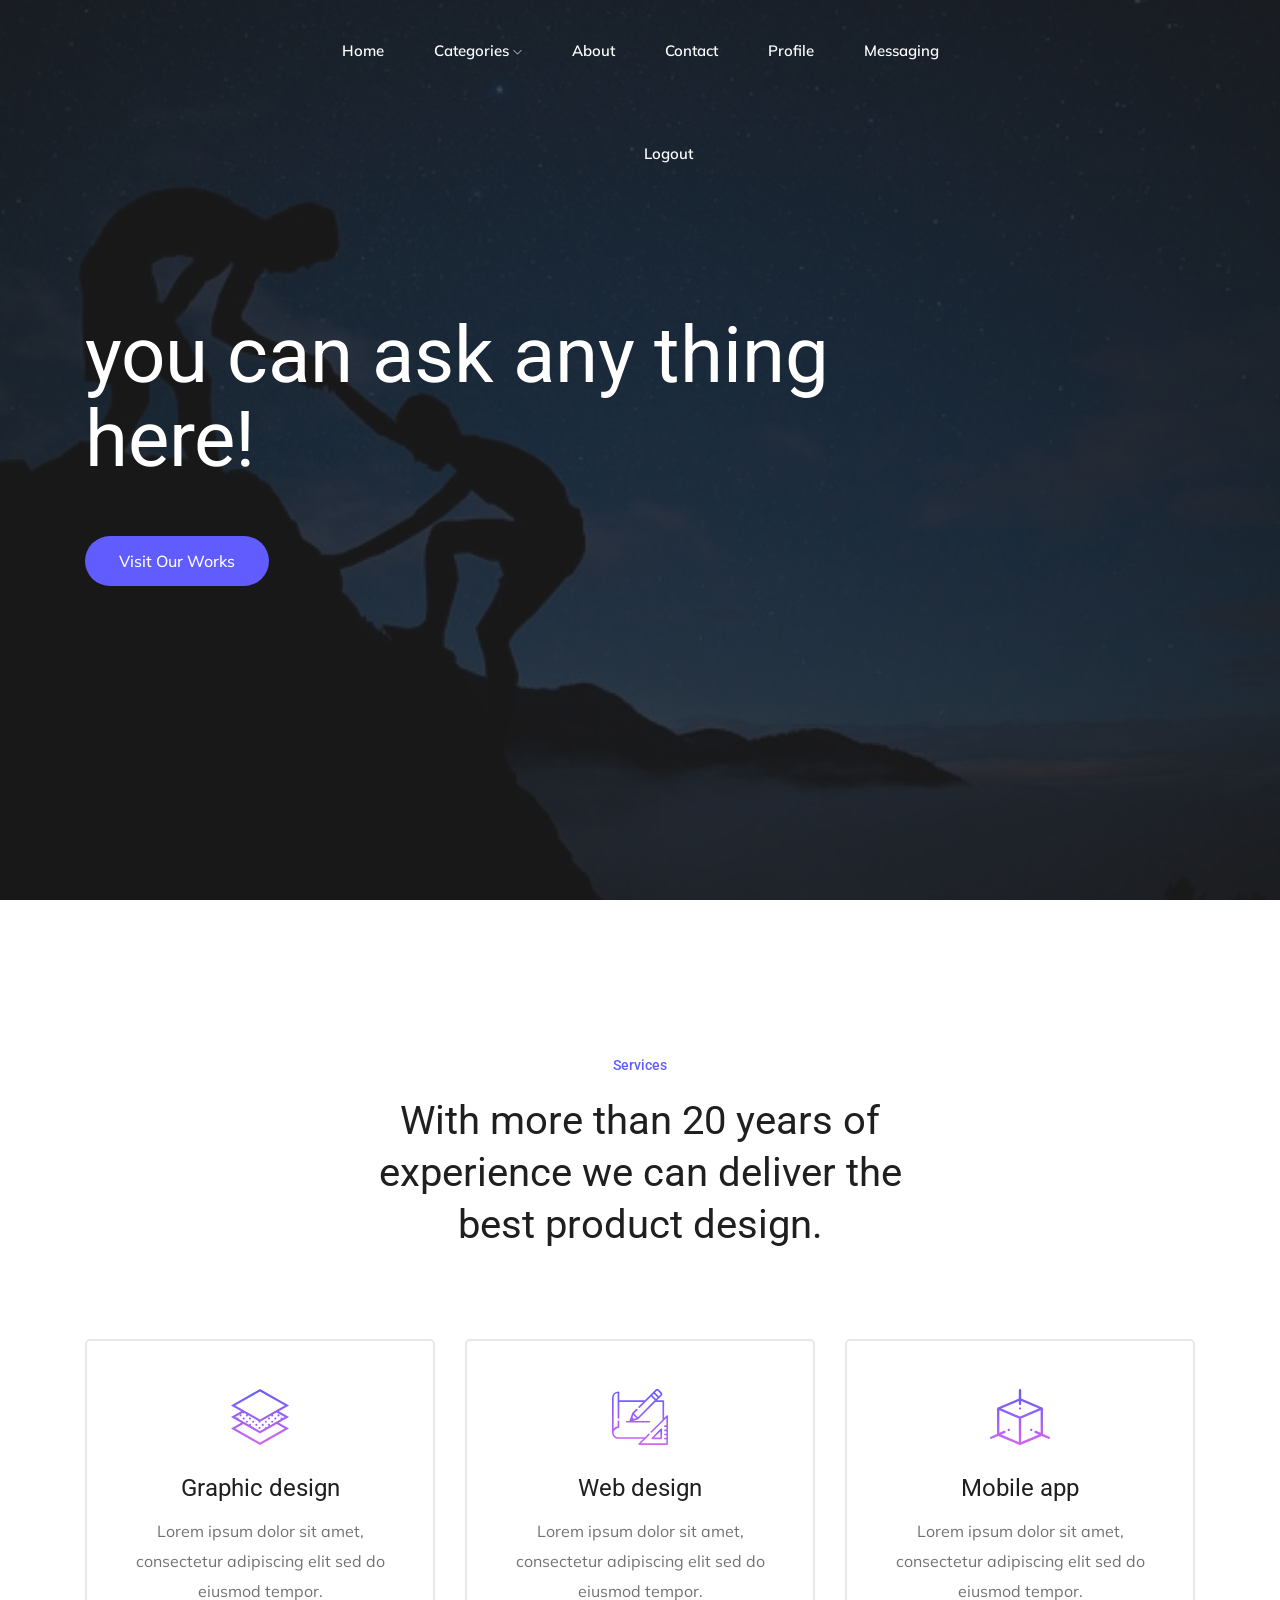
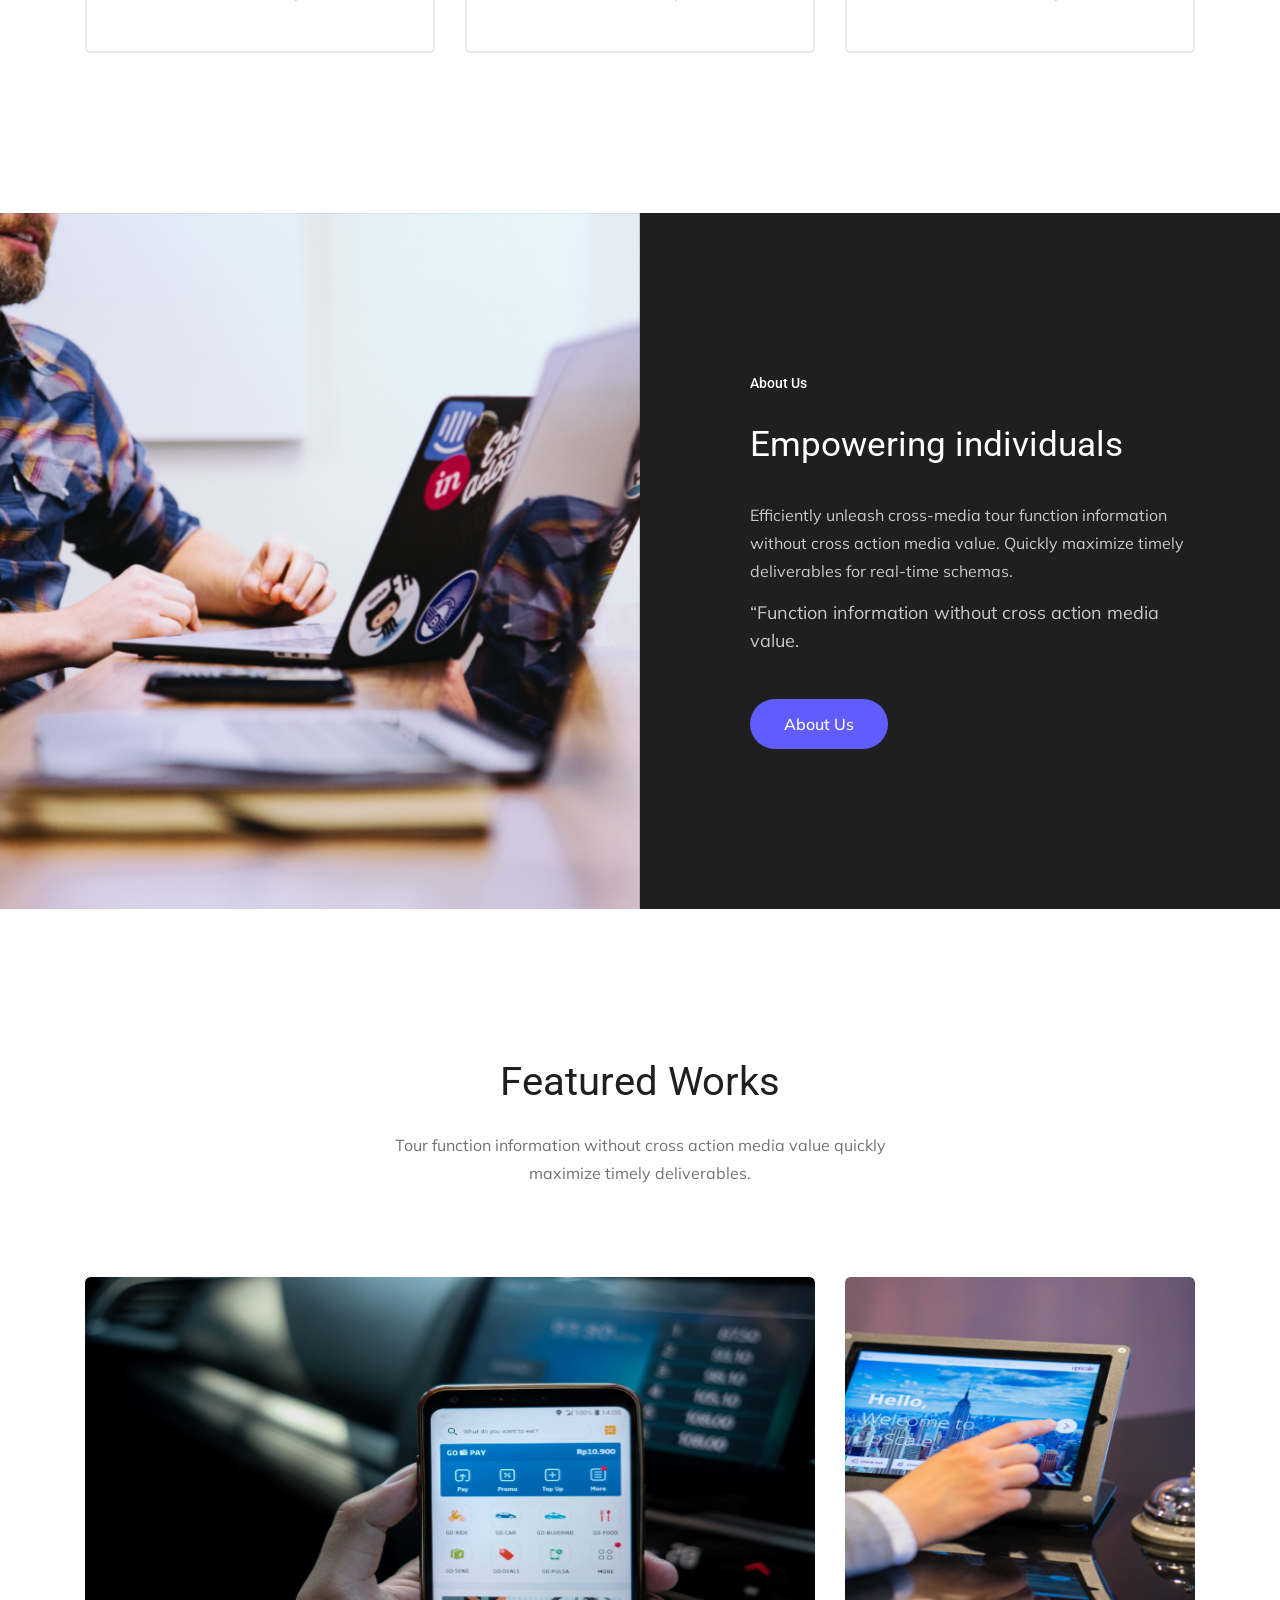
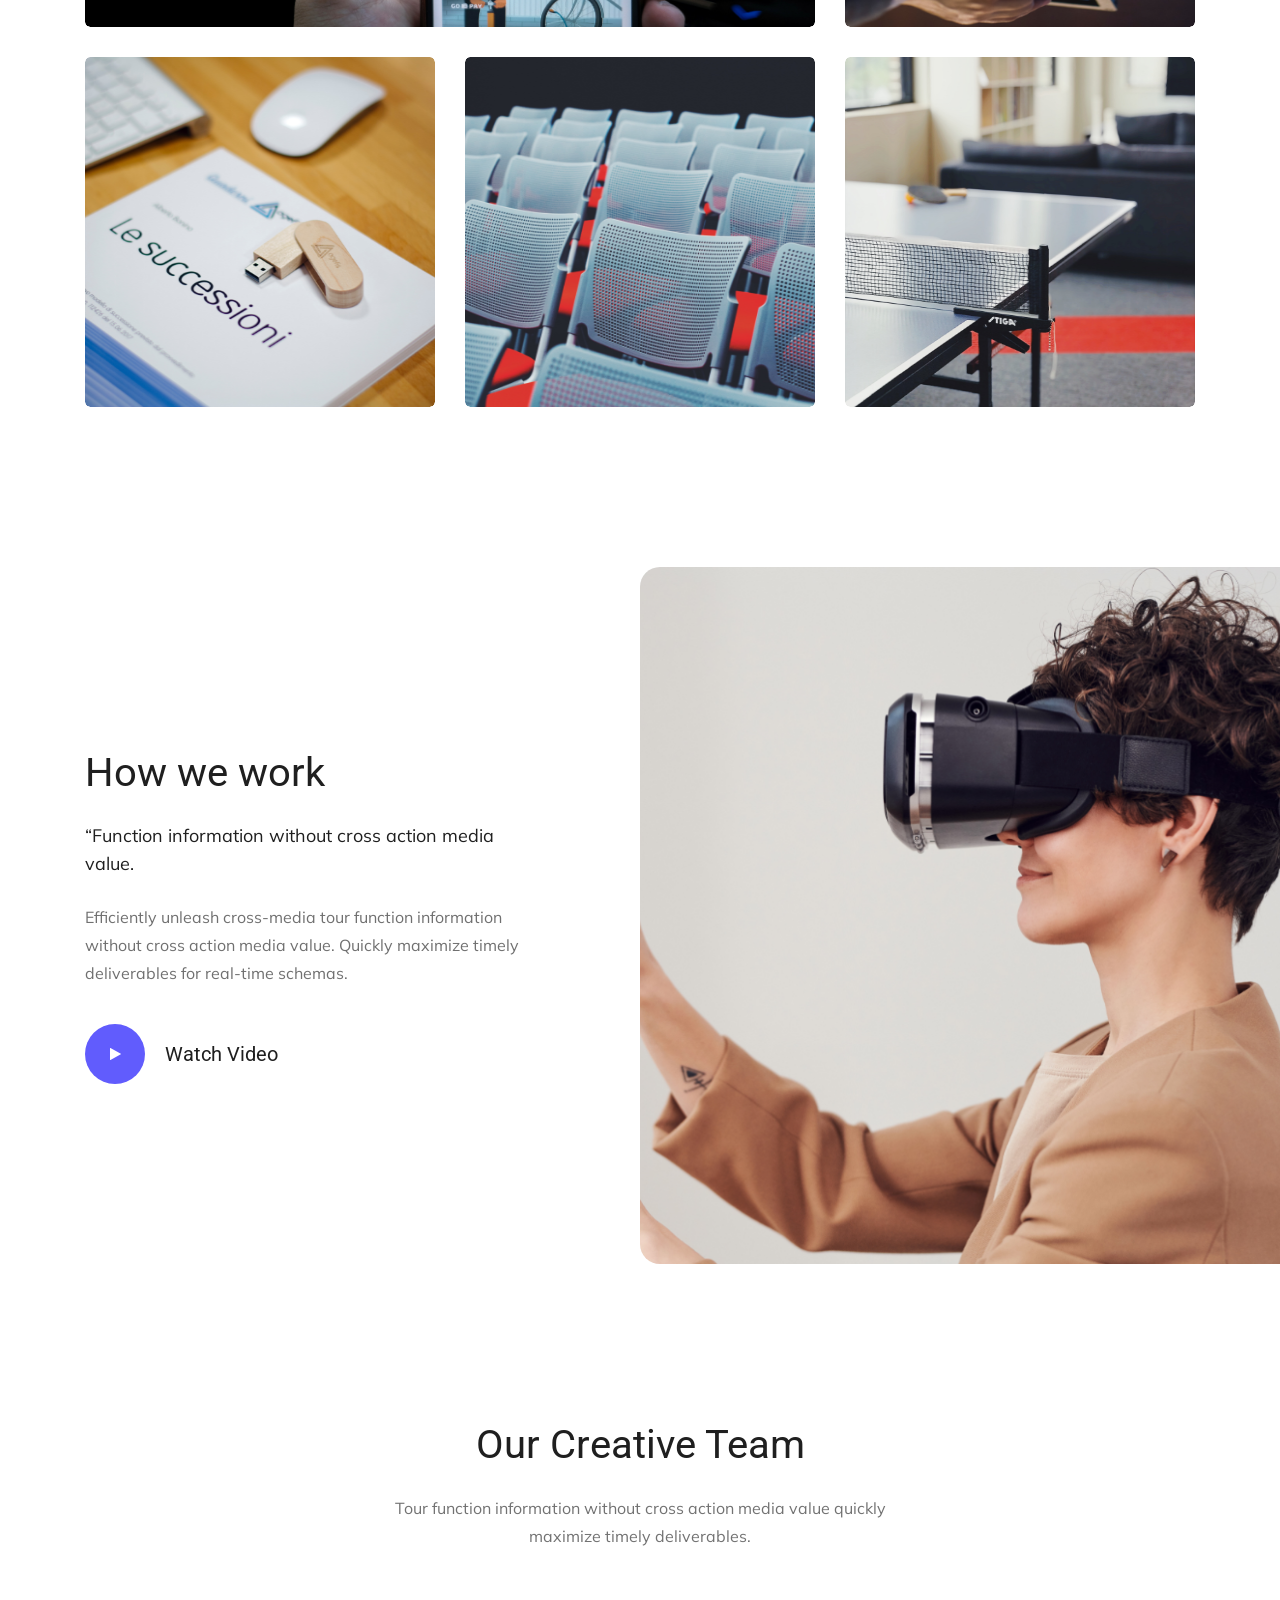
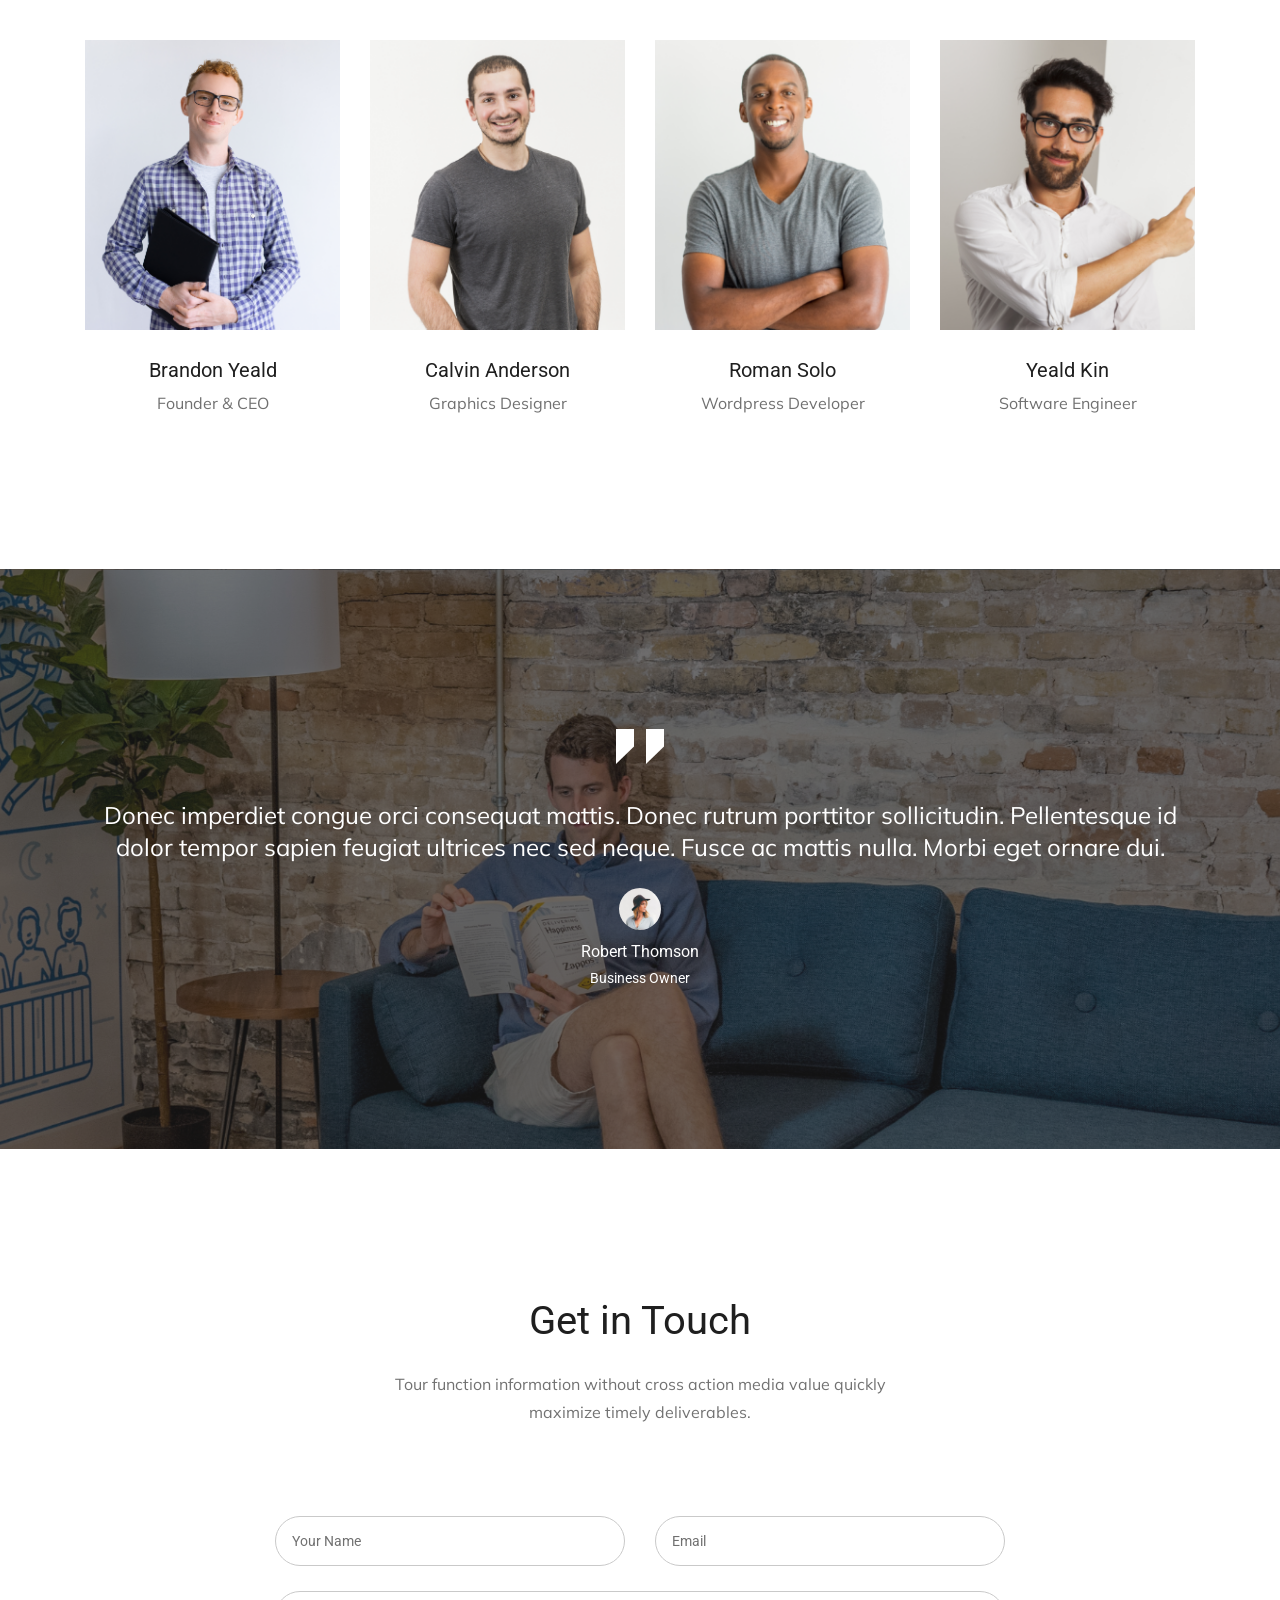
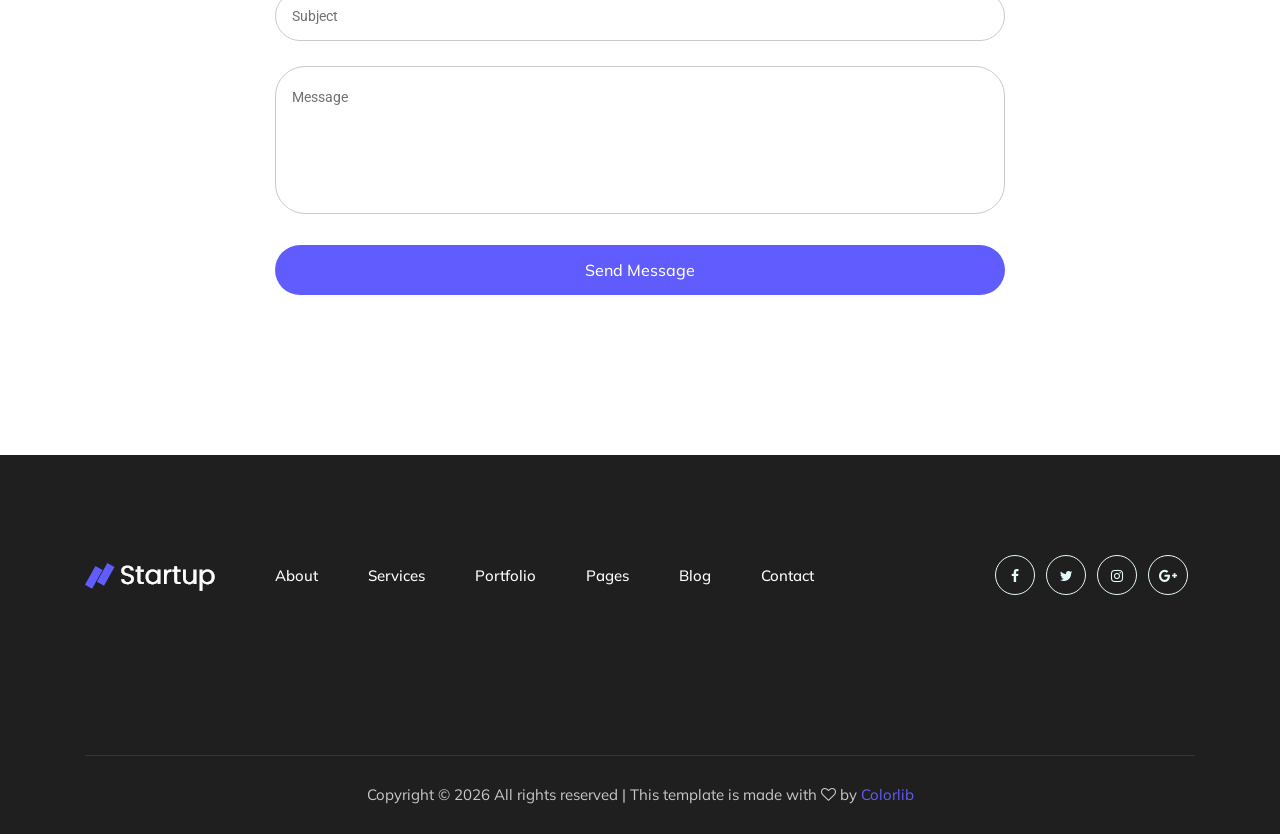
==== commit d92b1b4f: "arranging the frontend" ====
--- a/startup/startup/index.html
+++ b/startup/startup/index.html
@@ -41,7 +41,7 @@
                         <div class="col-xl-2 col-lg-2">
                             <div class="logo-img">
                                 <a href="index.html">
-                                    <img src="img/logo.png" alt="">
+                                    <img src="img/preview.ipg" alt="">
                                 </a>
                             </div>
                         </div>
@@ -50,35 +50,37 @@
                                 <nav>
                                     <ul id="navigation">
                                         <li><a class="active" href="index.html">home</a></li>
-                                        <li><a href="service.html">services</a></li>
-                                        <li><a href="Portfolio.html">Portfolio</a></li>
-                                        <li><a href="#">pages <i class="ti-angle-down"></i></a>
+                                        <li><a href="#">Categories <i class="ti-angle-down"></i></a>
                                             <ul class="submenu">
-                                                <li><a href="portfolio_details.html">Portfolio details</a></li>
-                                                <li><a href="about.html">about</a></li>
-                                                <li><a href="elements.html">elements</a></li>
+                                                <a href="#0" title="">Categories</a>
+                                                <ul class="sub-menu">
+                                                    <li><a href="category.html">Lifestyle</a></li>
+                                                    <li><a href="category.html">Health</a></li>
+                                                    <li><a href="category.html">Education</a></li>
+                                                    <li><a href="category.html">Mariage</a></li>
+                                                    <li><a href="category.html">Love</a></li>
+                                                    <li><a href="category.html">Elder's tought</a></li>
+                                                </ul>
                                             </ul>
                                         </li>
 
-                                        <li><a href="#">blog <i class="ti-angle-down"></i></a>
-                                            <ul class="submenu">
-                                                <li><a href="blog.html">blog</a></li>
-                                                <li><a href="single-blog.html">single-blog</a></li>
-                                            </ul>
+
                                         </li>
+                                        <li><a href="about.html">About</a></li>
                                         <li><a href="contact.html">Contact</a></li>
+                                        <li><a href="Profile.html">Profile</a></li>
+                                        <li> <a href="#" data-scroll-nav="0" class="say_hi">Messaging</a></li>
+                                        <li style="margin-left: 80px;"><a href="logout.html">logout</a></li>
+
+                                       
+
                                     </ul>
                                 </nav>
                             </div>
                         </div>
-                        <div class="col-lg-2 d-none d-lg-block">
-                            <div class="log_chat_area d-flex align-items-end">
-                                <a href="#" data-scroll-nav="0" class="say_hi">Say Hello</a>
-                            </div>
-                        </div>
-                        <div class="col-12">
-                            <div class="mobile_menu d-block d-lg-none"></div>
-                        </div>
+                        
+                       
+                       
                     </div>
                 </div>
             </div>
@@ -94,11 +96,10 @@
                     <div class="col-lg-10 col-md-10">
                         <div class="slider_text">
                             <h3 class="wow fadeInLeft" data-wow-duration="1s" data-wow-delay=".1s">
-                                Startup you can build a 
-                                website online using the
-                                Bootstrap builder.
+                                you can ask any thing here!
                             </h3>
-                            <a class="boxed-btn3 wow fadeInLeft"  data-wow-duration="1s" data-wow-delay=".2s" href="portfolio.html">Visit Our Works</a>
+                            <a class="boxed-btn3 wow fadeInLeft" data-wow-duration="1s" data-wow-delay=".2s"
+                                href="portfolio.html">Visit Our Works</a>
                         </div>
                     </div>
                 </div>
@@ -113,16 +114,18 @@
             <div class="row justify-content-center">
                 <div class="col-lg-6">
                     <div class="section_title text-center mb-70">
-                        <span class="wow fadeInUp" data-wow-duration="1s" data-wow-delay=".1s" >Services</span>
-                        <h3 class="wow fadeInUp" data-wow-duration="1.2s" data-wow-delay=".2s">With more than 20 years of 
-                            experience we can deliver the 
+                        <span class="wow fadeInUp" data-wow-duration="1s" data-wow-delay=".1s">Services</span>
+                        <h3 class="wow fadeInUp" data-wow-duration="1.2s" data-wow-delay=".2s">With more than 20 years
+                            of
+                            experience we can deliver the
                             best product design.</h3>
                     </div>
                 </div>
             </div>
             <div class="row">
                 <div class="col-xl-4 col-md-4">
-                    <div class="single_service text-center wow fadeInLeft" data-wow-duration="1.2s" data-wow-delay=".4s">
+                    <div class="single_service text-center wow fadeInLeft" data-wow-duration="1.2s"
+                        data-wow-delay=".4s">
                         <div class="icon">
                             <img src="img/svg_icon/1.svg" alt="">
                         </div>
@@ -140,7 +143,8 @@
                     </div>
                 </div>
                 <div class="col-xl-4 col-md-4">
-                    <div class="single_service text-center wow fadeInRight" data-wow-duration="1.2s" data-wow-delay=".4s">
+                    <div class="single_service text-center wow fadeInRight" data-wow-duration="1.2s"
+                        data-wow-delay=".4s">
                         <div class="icon">
                             <img src="img/svg_icon/3.svg" alt="">
                         </div>
@@ -160,10 +164,15 @@
                     <div class="about_info">
                         <div class="section_title white_text">
                             <span class="wow fadeInUp" data-wow-duration="1s" data-wow-delay=".3s">About Us</span>
-                            <h3 class="wow fadeInUp" data-wow-duration="1s" data-wow-delay=".4s">Empowering individuals </h3>
-                            <p class="mid_text wow fadeInUp" data-wow-duration="1s" data-wow-delay=".5s">Efficiently unleash cross-media tour function information without cross action media value. Quickly maximize timely deliverables for real-time schemas.</p>
-                            <p class="last_text wow fadeInUp" data-wow-duration="1s" data-wow-delay=".6s">“Function information without cross action media value.</p>
-                            <a href="#" class="boxed-btn3 wow fadeInUp" data-wow-duration="1s" data-wow-delay=".7s">About Us</a>
+                            <h3 class="wow fadeInUp" data-wow-duration="1s" data-wow-delay=".4s">Empowering individuals
+                            </h3>
+                            <p class="mid_text wow fadeInUp" data-wow-duration="1s" data-wow-delay=".5s">Efficiently
+                                unleash cross-media tour function information without cross action media value. Quickly
+                                maximize timely deliverables for real-time schemas.</p>
+                            <p class="last_text wow fadeInUp" data-wow-duration="1s" data-wow-delay=".6s">“Function
+                                information without cross action media value.</p>
+                            <a href="#" class="boxed-btn3 wow fadeInUp" data-wow-duration="1s"
+                                data-wow-delay=".7s">About Us</a>
                         </div>
                     </div>
                 </div>
@@ -178,7 +187,8 @@
                 <div class="col-lg-6">
                     <div class="section_title text-center mb-90">
                         <h3 class="wow fadeInUp" data-wow-duration="1s" data-wow-delay=".3s">Featured Works</h3>
-                        <p class="wow fadeInUp" data-wow-duration="1s" data-wow-delay=".4s">Tour function information without cross action media value quickly maximize timely deliverables.</p>
+                        <p class="wow fadeInUp" data-wow-duration="1s" data-wow-delay=".4s">Tour function information
+                            without cross action media value quickly maximize timely deliverables.</p>
                     </div>
                 </div>
             </div>
@@ -191,8 +201,8 @@
                         <div class="portfolio_hover">
                             <div class="title">
                                 <span>App Design</span>
-                                    <h3>Colorlib Mobile App</h3>
-                                    <a class="boxed-btn3" href="portfolio_details.html">View</a>
+                                <h3>Colorlib Mobile App</h3>
+                                <a class="boxed-btn3" href="portfolio_details.html">View</a>
                             </div>
                         </div>
                     </div>
@@ -205,8 +215,8 @@
                         <div class="portfolio_hover">
                             <div class="title">
                                 <span>App Design</span>
-                                    <h3>Colorlib Mobile App</h3>
-                                    <a class="boxed-btn3" href="portfolio_details.html">View</a>
+                                <h3>Colorlib Mobile App</h3>
+                                <a class="boxed-btn3" href="portfolio_details.html">View</a>
                             </div>
                         </div>
                     </div>
@@ -219,8 +229,8 @@
                         <div class="portfolio_hover">
                             <div class="title">
                                 <span>App Design</span>
-                                    <h3>Colorlib Mobile App</h3>
-                                    <a class="boxed-btn3" href="portfolio_details.html">View</a>
+                                <h3>Colorlib Mobile App</h3>
+                                <a class="boxed-btn3" href="portfolio_details.html">View</a>
                             </div>
                         </div>
                     </div>
@@ -233,8 +243,8 @@
                         <div class="portfolio_hover">
                             <div class="title">
                                 <span>App Design</span>
-                                    <h3>Colorlib Mobile App</h3>
-                                    <a class="boxed-btn3" href="portfolio_details.html">View</a>
+                                <h3>Colorlib Mobile App</h3>
+                                <a class="boxed-btn3" href="portfolio_details.html">View</a>
                             </div>
                         </div>
                     </div>
@@ -247,8 +257,8 @@
                         <div class="portfolio_hover">
                             <div class="title">
                                 <span>App Design</span>
-                                    <h3>Colorlib Mobile App</h3>
-                                    <a class="boxed-btn3" href="portfolio_details.html">View</a>
+                                <h3>Colorlib Mobile App</h3>
+                                <a class="boxed-btn3" href="portfolio_details.html">View</a>
                             </div>
                         </div>
                     </div>
@@ -265,14 +275,18 @@
                     <div class="work_info">
                         <div class="section_title">
                             <h3 class="wow fadeInLeft" data-wow-duration="1s" data-wow-delay=".3s">How we work</h3>
-                            <p class="mid_text wow fadeInLeft" data-wow-duration="1s" data-wow-delay=".4s">“Function information without cross action media value.</p>
-                            <p class="last_p wow fadeInRight" data-wow-duration="1s" data-wow-delay=".5s">Efficiently unleash cross-media tour function information without cross action media value. Quickly maximize timely deliverables for real-time schemas.</p>
+                            <p class="mid_text wow fadeInLeft" data-wow-duration="1s" data-wow-delay=".4s">“Function
+                                information without cross action media value.</p>
+                            <p class="last_p wow fadeInRight" data-wow-duration="1s" data-wow-delay=".5s">Efficiently
+                                unleash cross-media tour function information without cross action media value. Quickly
+                                maximize timely deliverables for real-time schemas.</p>
                         </div>
                         <div class="video_watch d-flex align-items-center">
                             <div class="play_btn wow fadeInUp" data-wow-duration="1s" data-wow-delay=".6s">
-                                <a href="https://www.youtube.com/watch?v=D7tF-cY2M9o" class="video_icon popup-video"> <i class="fa fa-play"></i> </a>
-                            </div>
-                           <span class="wow fadeInLeft" data-wow-duration="1s" data-wow-delay=".7s"> Watch Video</span>
+                                <a href="https://www.youtube.com/watch?v=D7tF-cY2M9o" class="video_icon popup-video"> <i
+                                        class="fa fa-play"></i> </a>
+                            </div>
+                            <span class="wow fadeInLeft" data-wow-duration="1s" data-wow-delay=".7s"> Watch Video</span>
                         </div>
                     </div>
                 </div>
@@ -287,7 +301,8 @@
                 <div class="col-lg-6">
                     <div class="section_title text-center mb-90">
                         <h3 class="wow fadeInUp" data-wow-duration="1s" data-wow-delay=".3s">Our Creative Team</h3>
-                        <p class="wow fadeInUp" data-wow-duration="1s" data-wow-delay=".6s">Tour function information without cross action media value quickly maximize timely deliverables.</p>
+                        <p class="wow fadeInUp" data-wow-duration="1s" data-wow-delay=".6s">Tour function information
+                            without cross action media value quickly maximize timely deliverables.</p>
                     </div>
                 </div>
             </div>
@@ -384,55 +399,58 @@
                 <div class="col-xl-12">
                     <div class="testmonial_active owl-carousel">
                         <div class="single_carousel">
-                                <div class="single_testmonial text-center">
-                                        <div class="quote">
-                                            <img src="img/testmonial/quote.svg" alt="">
-                                        </div>
-                                        <p>Donec imperdiet congue orci consequat mattis. Donec rutrum porttitor <br> 
-                                                sollicitudin. Pellentesque id dolor tempor sapien feugiat ultrices nec sed neque.  <br>
-                                                Fusce ac mattis nulla. Morbi eget ornare dui. </p>
-                                        <div class="testmonial_author">
-                                            <div class="thumb">
-                                                    <img src="img/testmonial/thumb.png" alt="">
-                                            </div>
-                                            <h3>Robert Thomson</h3>
-                                            <span>Business Owner</span>
-                                        </div>
-                                    </div>
+                            <div class="single_testmonial text-center">
+                                <div class="quote">
+                                    <img src="img/testmonial/quote.svg" alt="">
+                                </div>
+                                <p>Donec imperdiet congue orci consequat mattis. Donec rutrum porttitor <br>
+                                    sollicitudin. Pellentesque id dolor tempor sapien feugiat ultrices nec sed neque.
+                                    <br>
+                                    Fusce ac mattis nulla. Morbi eget ornare dui. </p>
+                                <div class="testmonial_author">
+                                    <div class="thumb">
+                                        <img src="img/testmonial/thumb.png" alt="">
+                                    </div>
+                                    <h3>Robert Thomson</h3>
+                                    <span>Business Owner</span>
+                                </div>
+                            </div>
                         </div>
                         <div class="single_carousel">
-                                <div class="single_testmonial text-center">
-                                        <div class="quote">
-                                            <img src="img/testmonial/quote.svg" alt="">
-                                        </div>
-                                        <p>Donec imperdiet congue orci consequat mattis. Donec rutrum porttitor <br> 
-                                                sollicitudin. Pellentesque id dolor tempor sapien feugiat ultrices nec sed neque.  <br>
-                                                Fusce ac mattis nulla. Morbi eget ornare dui. </p>
-                                        <div class="testmonial_author">
-                                            <div class="thumb">
-                                                    <img src="img/testmonial/thumb.png" alt="">
-                                            </div>
-                                            <h3>Robert Thomson</h3>
-                                            <span>Business Owner</span>
-                                        </div>
-                                    </div>
+                            <div class="single_testmonial text-center">
+                                <div class="quote">
+                                    <img src="img/testmonial/quote.svg" alt="">
+                                </div>
+                                <p>Donec imperdiet congue orci consequat mattis. Donec rutrum porttitor <br>
+                                    sollicitudin. Pellentesque id dolor tempor sapien feugiat ultrices nec sed neque.
+                                    <br>
+                                    Fusce ac mattis nulla. Morbi eget ornare dui. </p>
+                                <div class="testmonial_author">
+                                    <div class="thumb">
+                                        <img src="img/testmonial/thumb.png" alt="">
+                                    </div>
+                                    <h3>Robert Thomson</h3>
+                                    <span>Business Owner</span>
+                                </div>
+                            </div>
                         </div>
                         <div class="single_carousel">
-                                <div class="single_testmonial text-center">
-                                        <div class="quote">
-                                            <img src="img/testmonial/quote.svg" alt="">
-                                        </div>
-                                        <p>Donec imperdiet congue orci consequat mattis. Donec rutrum porttitor <br> 
-                                                sollicitudin. Pellentesque id dolor tempor sapien feugiat ultrices nec sed neque.  <br>
-                                                Fusce ac mattis nulla. Morbi eget ornare dui. </p>
-                                        <div class="testmonial_author">
-                                            <div class="thumb">
-                                                    <img src="img/testmonial/thumb.png" alt="">
-                                            </div>
-                                            <h3>Robert Thomson</h3>
-                                            <span>Business Owner</span>
-                                        </div>
-                                    </div>
+                            <div class="single_testmonial text-center">
+                                <div class="quote">
+                                    <img src="img/testmonial/quote.svg" alt="">
+                                </div>
+                                <p>Donec imperdiet congue orci consequat mattis. Donec rutrum porttitor <br>
+                                    sollicitudin. Pellentesque id dolor tempor sapien feugiat ultrices nec sed neque.
+                                    <br>
+                                    Fusce ac mattis nulla. Morbi eget ornare dui. </p>
+                                <div class="testmonial_author">
+                                    <div class="thumb">
+                                        <img src="img/testmonial/thumb.png" alt="">
+                                    </div>
+                                    <h3>Robert Thomson</h3>
+                                    <span>Business Owner</span>
+                                </div>
+                            </div>
                         </div>
                     </div>
                 </div>
@@ -447,7 +465,8 @@
                 <div class="col-lg-6">
                     <div class="section_title text-center mb-90">
                         <h3 class="wow fadeInUp" data-wow-duration="1s" data-wow-delay=".3s">Get in Touch</h3>
-                        <p class="wow fadeInUp" data-wow-duration="1s" data-wow-delay=".4s">Tour function information without cross action media value quickly maximize timely deliverables.</p>
+                        <p class="wow fadeInUp" data-wow-duration="1s" data-wow-delay=".4s">Tour function information
+                            without cross action media value quickly maximize timely deliverables.</p>
                     </div>
                 </div>
             </div>
@@ -458,22 +477,22 @@
                             <div class="row">
                                 <div class="col-md-6">
                                     <div class="single_input wow fadeInUp" data-wow-duration="1s" data-wow-delay=".3s">
-                                        <input type="text" placeholder="Your Name" >
+                                        <input type="text" placeholder="Your Name">
                                     </div>
                                 </div>
                                 <div class="col-md-6">
                                     <div class="single_input wow fadeInUp" data-wow-duration="1s" data-wow-delay=".4s">
-                                        <input type="email" placeholder="Email" >
+                                        <input type="email" placeholder="Email">
                                     </div>
                                 </div>
                                 <div class="col-md-12">
                                     <div class="single_input wow fadeInUp" data-wow-duration="1s" data-wow-delay=".5s">
-                                        <input type="email" placeholder="Subject" >
+                                        <input type="email" placeholder="Subject">
                                     </div>
                                 </div>
                                 <div class="col-md-12">
                                     <div class="single_input wow fadeInUp" data-wow-duration="1s" data-wow-delay=".6s">
-                                       <textarea name="" id="" cols="30" placeholder="Message" rows="10"></textarea>
+                                        <textarea name="" id="" cols="30" placeholder="Message" rows="10"></textarea>
                                     </div>
                                 </div>
                                 <div class="col-lg-12">
@@ -505,22 +524,33 @@
                     <div class="col-xl-7 col-lg-7 col-md-9">
                         <div class="menu_links">
                             <ul>
-                                <li><a class="wow fadeInDown" data-wow-duration="1s" data-wow-delay=".2s" href="#">About</a class="wow fadeInUp" data-wow-duration="1s" data-wow-delay=".3s"></li>
-                                <li><a class="wow fadeInDown" data-wow-duration="1s" data-wow-delay=".4s" href="#">Services</a></li>
-                                <li><a class="wow fadeInDown" data-wow-duration="1s" data-wow-delay=".6s" href="#">Portfolio</a></li>
-                                <li><a class="wow fadeInDown" data-wow-duration="1s" data-wow-delay=".8s" href="#">Pages</a></li>
-                                <li><a class="wow fadeInDown" data-wow-duration="1s" data-wow-delay="1s" href="#">Blog</a></li>
-                                <li><a class="wow fadeInDown" data-wow-duration="1s" data-wow-delay="1.1s" href="#">Contact</a></li>
+                                <li><a class="wow fadeInDown" data-wow-duration="1s" data-wow-delay=".2s"
+                                        href="#">About</a class="wow fadeInUp" data-wow-duration="1s"
+                                        data-wow-delay=".3s"></li>
+                                <li><a class="wow fadeInDown" data-wow-duration="1s" data-wow-delay=".4s"
+                                        href="#">Services</a></li>
+                                <li><a class="wow fadeInDown" data-wow-duration="1s" data-wow-delay=".6s"
+                                        href="#">Portfolio</a></li>
+                                <li><a class="wow fadeInDown" data-wow-duration="1s" data-wow-delay=".8s"
+                                        href="#">Pages</a></li>
+                                <li><a class="wow fadeInDown" data-wow-duration="1s" data-wow-delay="1s"
+                                        href="#">Blog</a></li>
+                                <li><a class="wow fadeInDown" data-wow-duration="1s" data-wow-delay="1.1s"
+                                        href="#">Contact</a></li>
                             </ul>
                         </div>
                     </div>
                     <div class="col-lg-3 col-md-12">
                         <div class="socail_links">
                             <ul>
-                                <li><a class="wow fadeInUp" data-wow-duration="1s" data-wow-delay=".3s" href="#"> <i class="fa fa-facebook"></i> </a></li>
-                                <li><a class="wow fadeInUp" data-wow-duration="1s" data-wow-delay=".4s" href="#"> <i class="fa fa-twitter"></i> </a></li>
-                                <li><a class="wow fadeInUp" data-wow-duration="1s" data-wow-delay=".5s" href="#"> <i class="fa fa-instagram"></i> </a></li>
-                                <li><a class="wow fadeInUp" data-wow-duration="1s" data-wow-delay=".6s" href="#"> <i class="fa fa-google-plus"></i> </a></li>
+                                <li><a class="wow fadeInUp" data-wow-duration="1s" data-wow-delay=".3s" href="#"> <i
+                                            class="fa fa-facebook"></i> </a></li>
+                                <li><a class="wow fadeInUp" data-wow-duration="1s" data-wow-delay=".4s" href="#"> <i
+                                            class="fa fa-twitter"></i> </a></li>
+                                <li><a class="wow fadeInUp" data-wow-duration="1s" data-wow-delay=".5s" href="#"> <i
+                                            class="fa fa-instagram"></i> </a></li>
+                                <li><a class="wow fadeInUp" data-wow-duration="1s" data-wow-delay=".6s" href="#"> <i
+                                            class="fa fa-google-plus"></i> </a></li>
                             </ul>
                         </div>
                     </div>
@@ -534,8 +564,11 @@
                     <div class="col-xl-12">
                         <p class="copy_right text-center wow fadeInUp" data-wow-duration="1s" data-wow-delay="1.3s">
                             <!-- Link back to Colorlib can't be removed. Template is licensed under CC BY 3.0. -->
-Copyright &copy;<script>document.write(new Date().getFullYear());</script> All rights reserved | This template is made with <i class="fa fa-heart-o" aria-hidden="true"></i> by <a href="https://colorlib.com" target="_blank">Colorlib</a>
-<!-- Link back to Colorlib can't be removed. Template is licensed under CC BY 3.0. -->
+                            Copyright &copy;
+                            <script>document.write(new Date().getFullYear());</script> All rights reserved | This
+                            template is made with <i class="fa fa-heart-o" aria-hidden="true"></i> by <a
+                                href="https://colorlib.com" target="_blank">Colorlib</a>
+                            <!-- Link back to Colorlib can't be removed. Template is licensed under CC BY 3.0. -->
                         </p>
                     </div>
                 </div>
--- a/startup/startup/css/style.css
+++ b/startup/startup/css/style.css
@@ -1144,7 +1144,7 @@
 
 /* line 1, ../../Arafath/CL/December/233. Startup/HTML/scss/_slider.scss */
 .slider_bg_1 {
-  background-image: url(../img/banner/banner.png);
+  background-image: url(../img/banner/mentor-3610255_640.jpg);
 }
 
 /* line 4, ../../Arafath/CL/December/233. Startup/HTML/scss/_slider.scss */
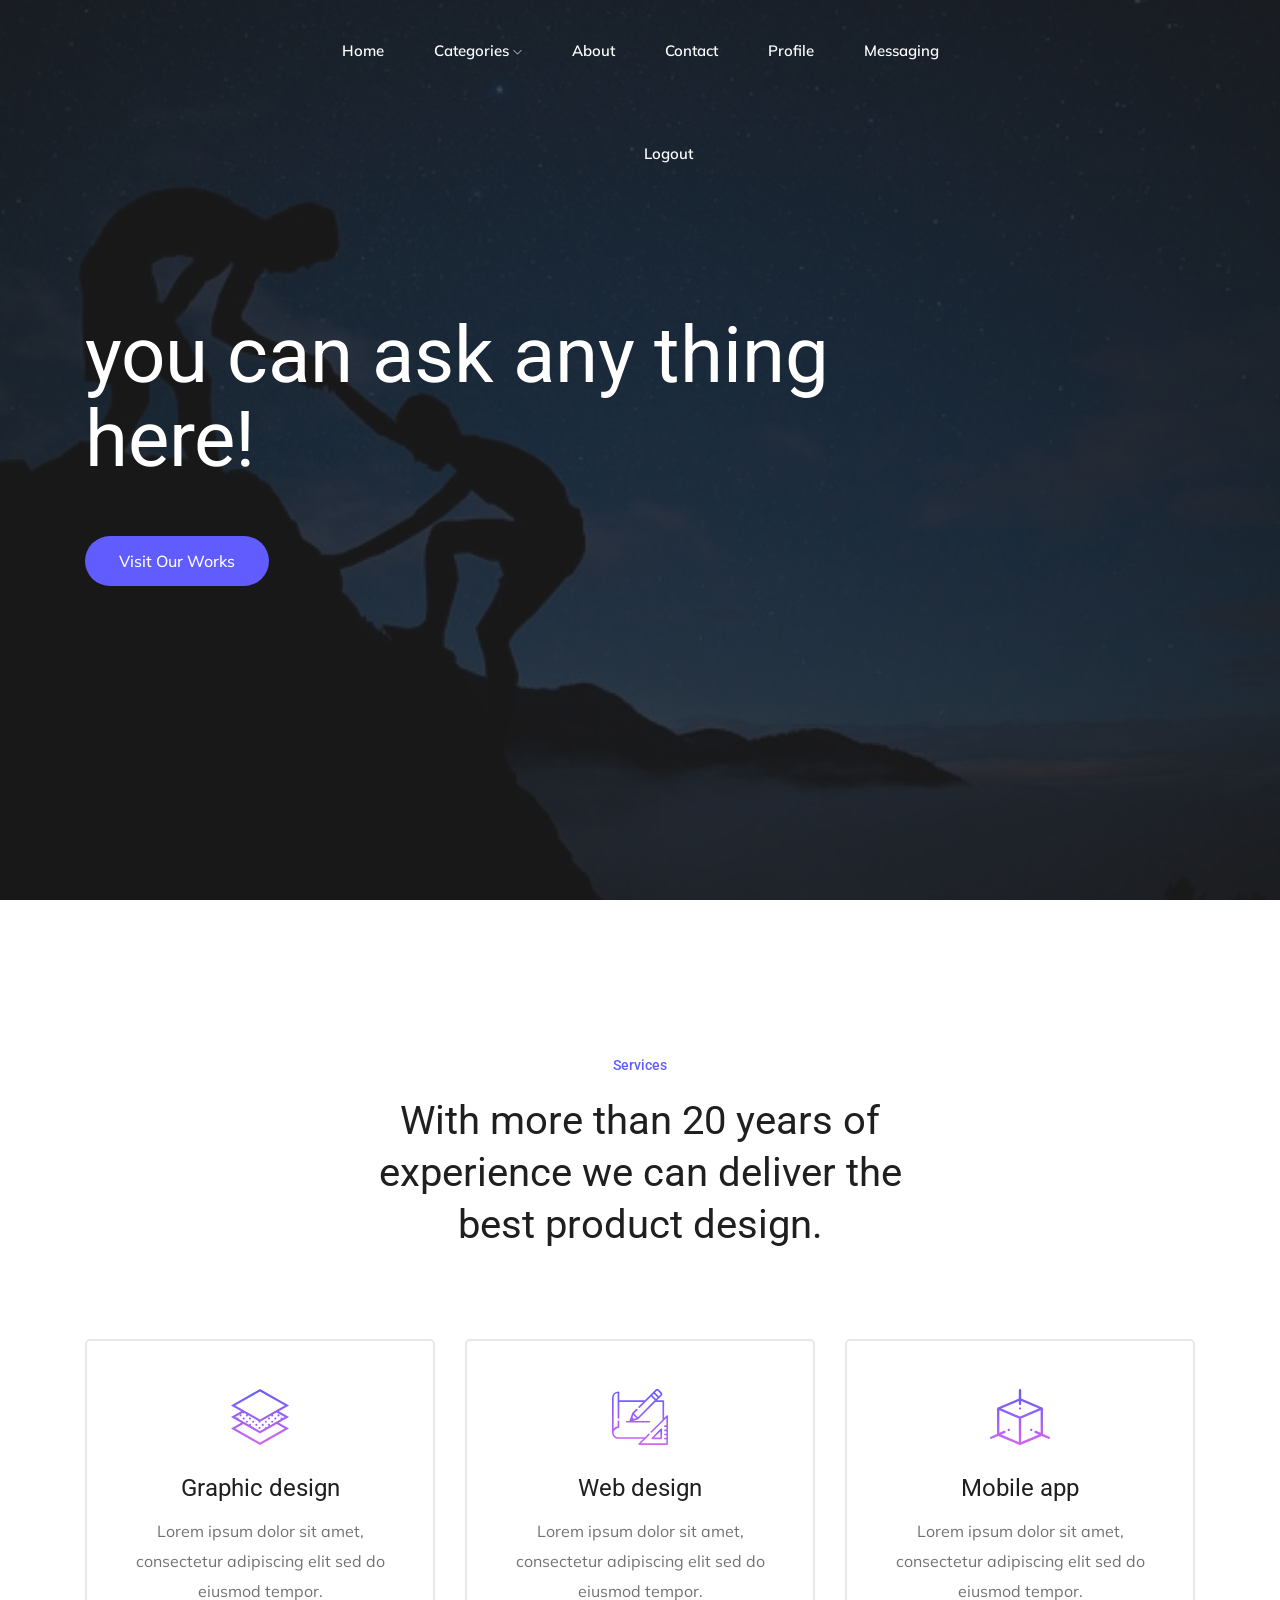
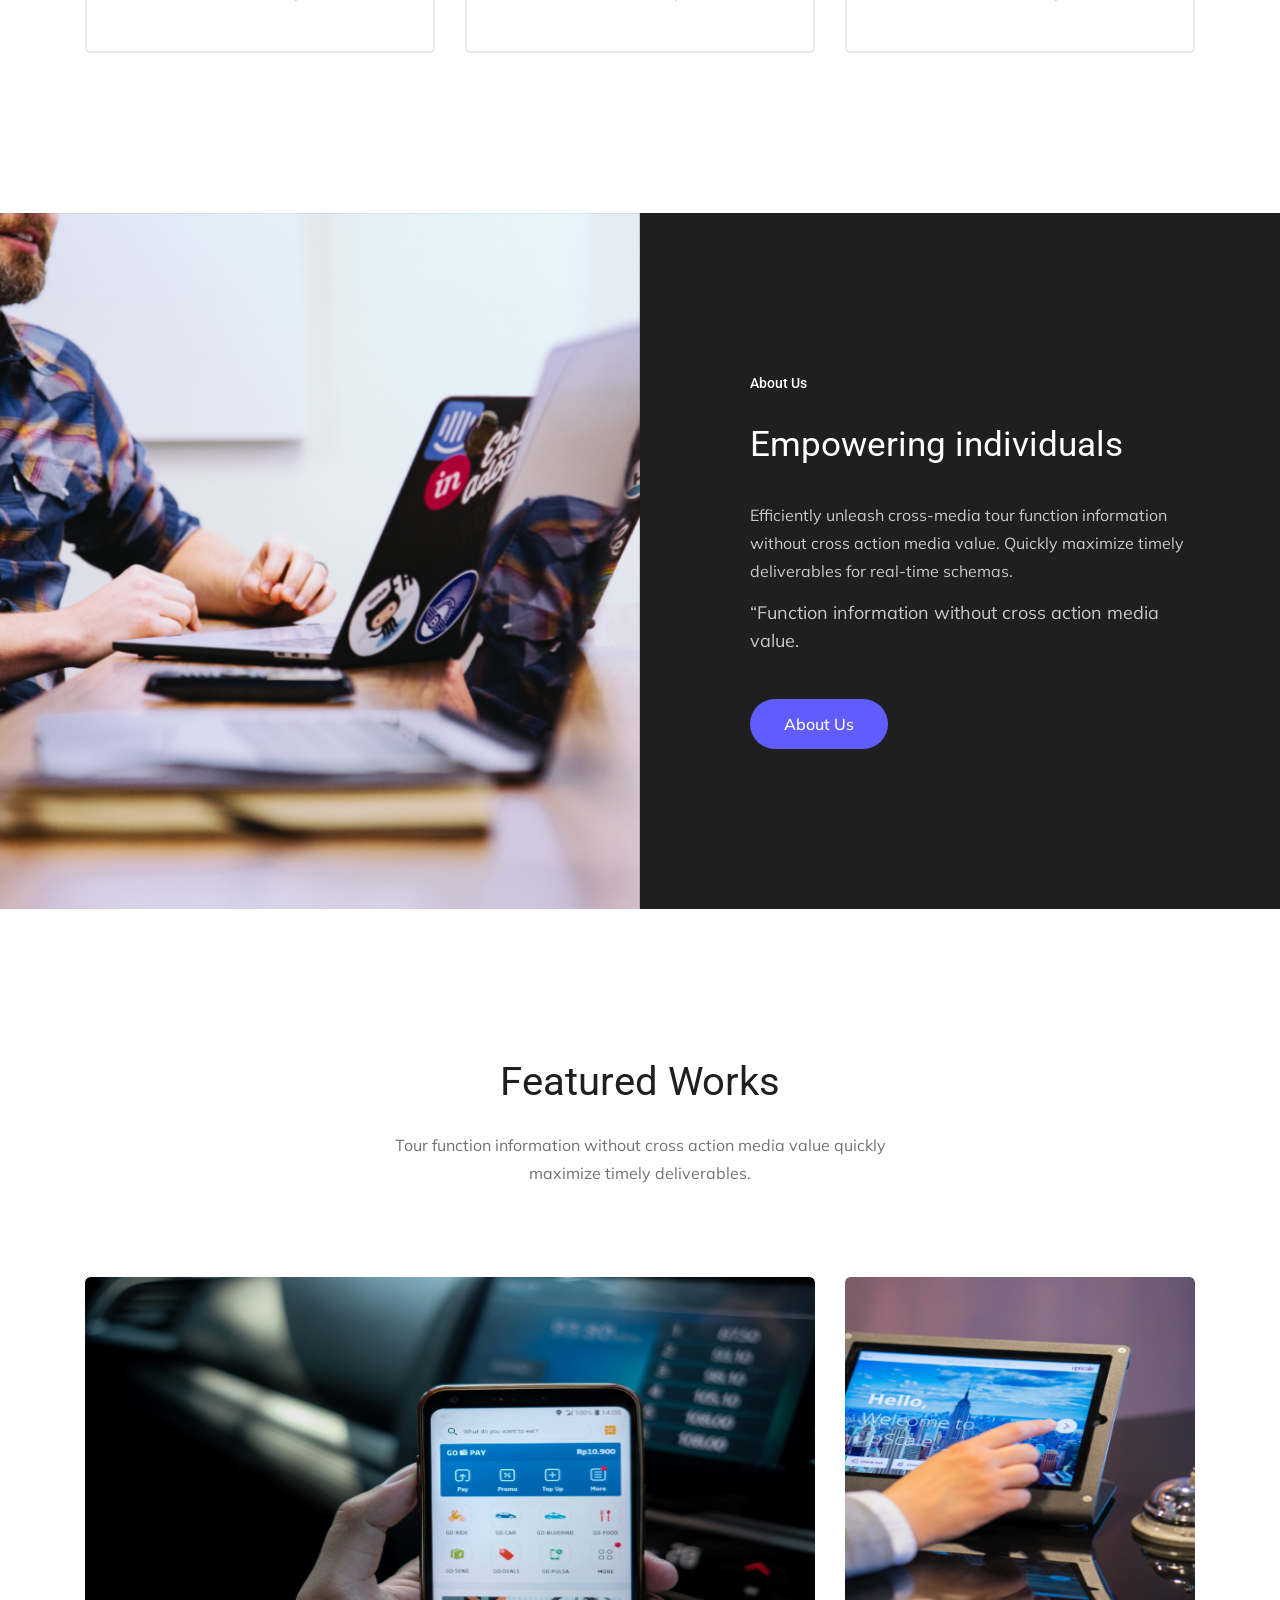
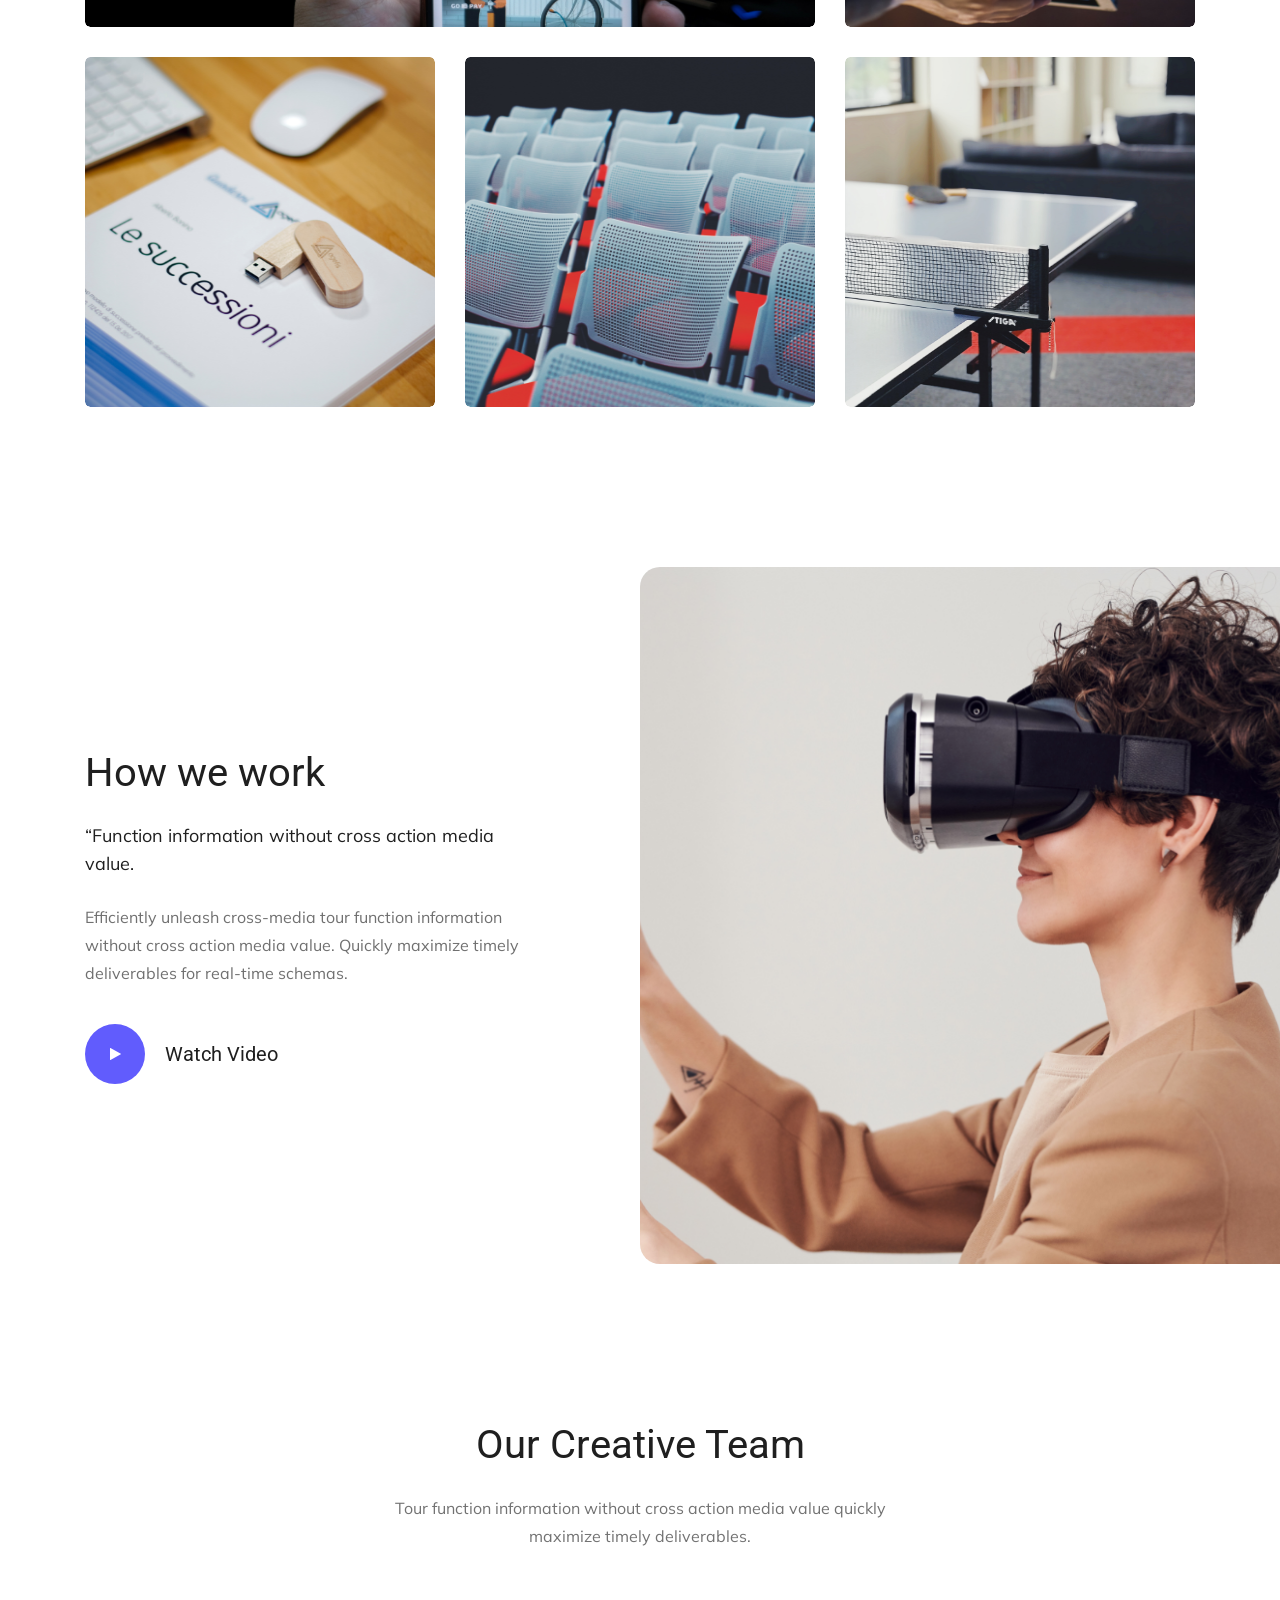
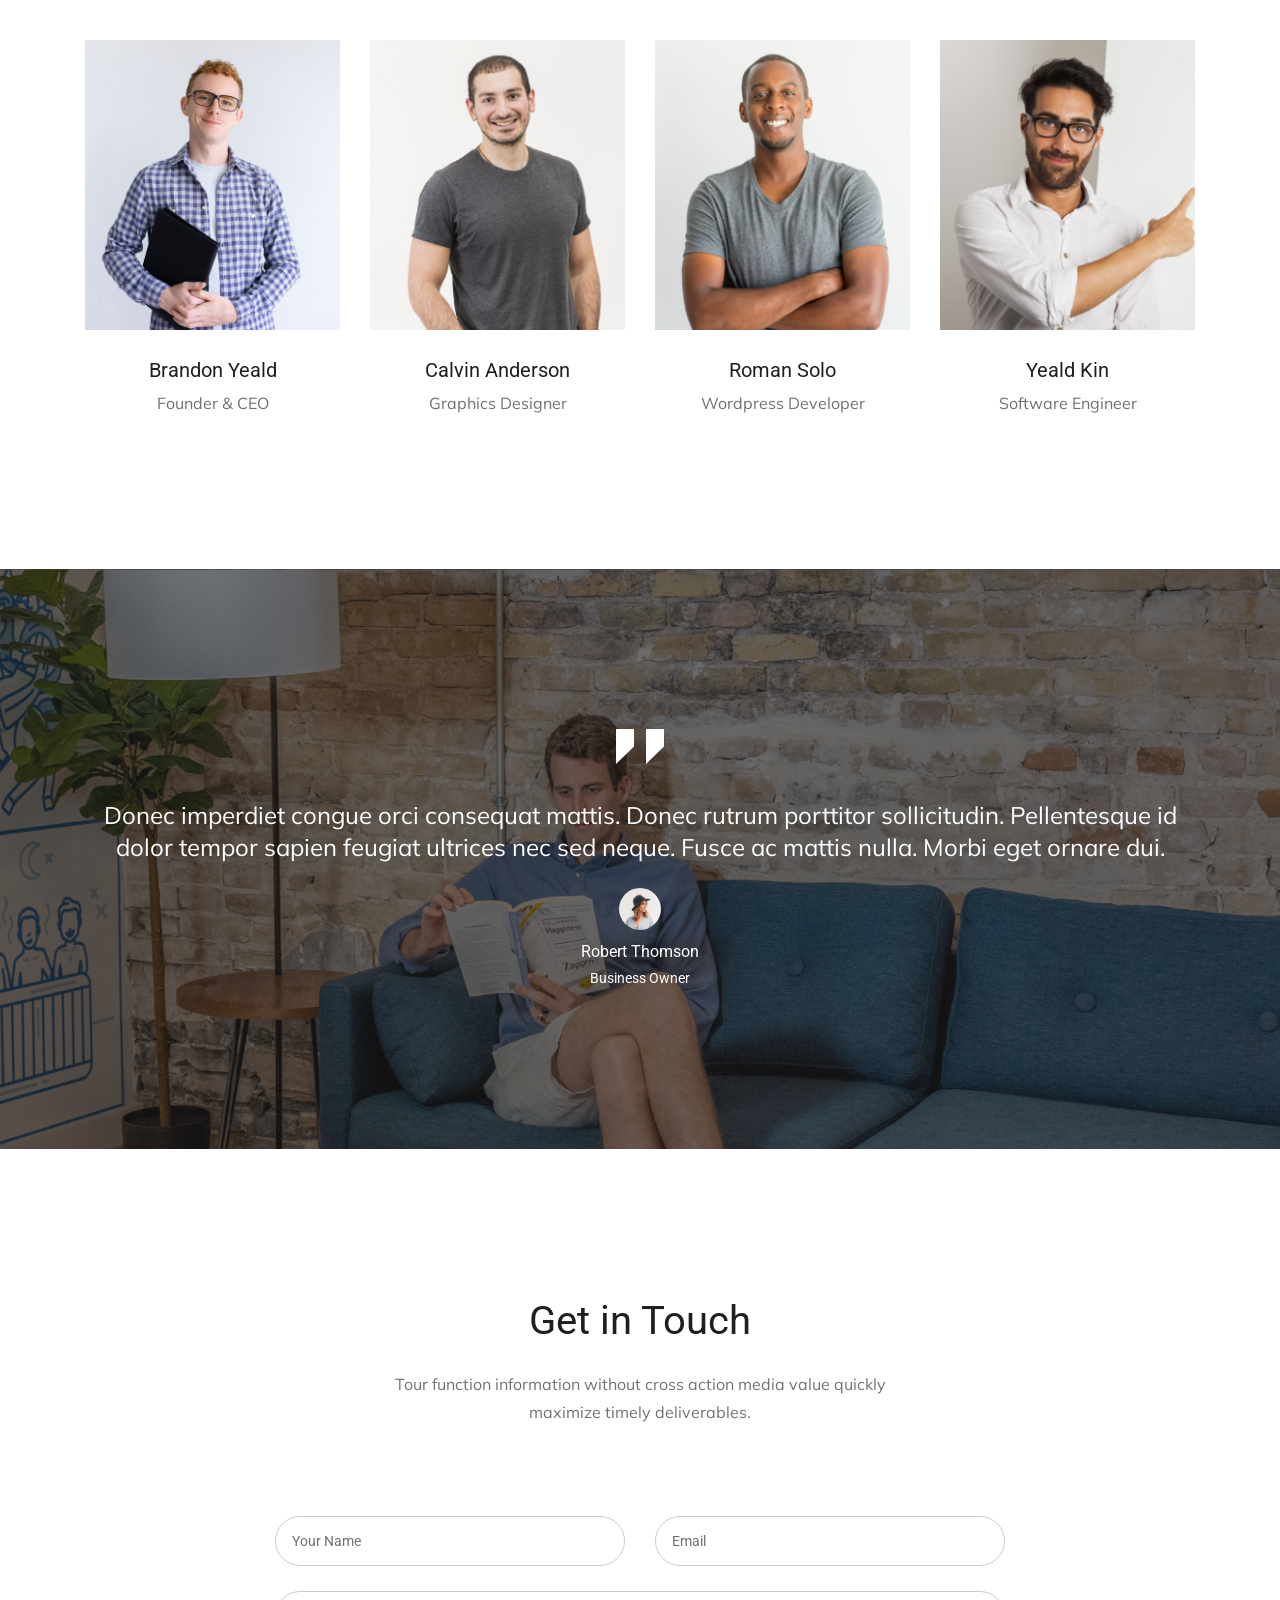
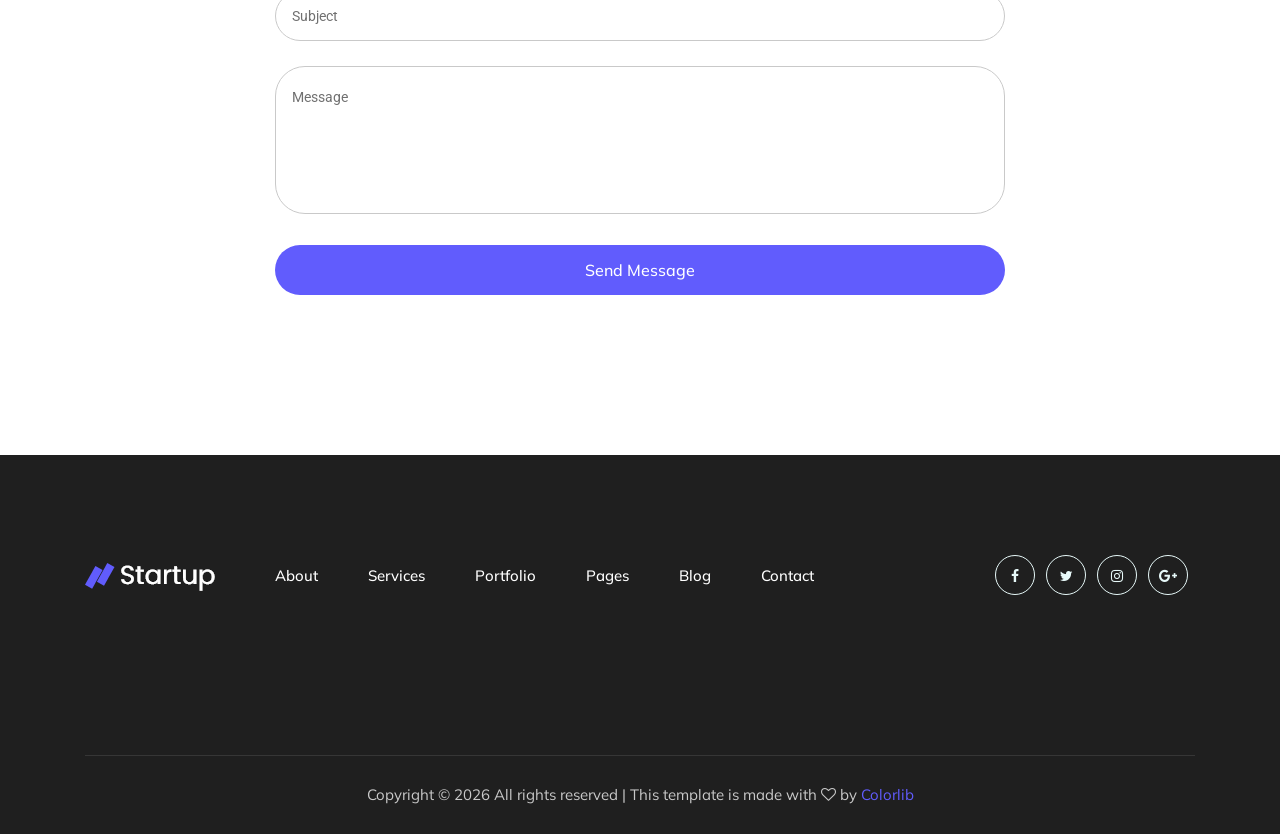
==== commit 6c93fa3d: "updating the front end" ====
--- a/startup/startup/index.html
+++ b/startup/startup/index.html
@@ -54,12 +54,12 @@
                                             <ul class="submenu">
                                                 <a href="#0" title="">Categories</a>
                                                 <ul class="sub-menu">
-                                                    <li><a href="category.html">Lifestyle</a></li>
-                                                    <li><a href="category.html">Health</a></li>
-                                                    <li><a href="category.html">Education</a></li>
-                                                    <li><a href="category.html">Mariage</a></li>
-                                                    <li><a href="category.html">Love</a></li>
-                                                    <li><a href="category.html">Elder's tought</a></li>
+                                                    <li><a href="lifeStyle.html">Lifestyle</a></li>
+                                                    <li><a href="health.html">Health</a></li>
+                                                    <li><a href="education.html">Education</a></li>
+                                                    <li><a href="marriage.html">Mariage</a></li>
+                                                    <li><a href="love.html">Love</a></li>
+                                                    <li><a href="elder.html">Elder's tought</a></li>
                                                 </ul>
                                             </ul>
                                         </li>
@@ -68,7 +68,7 @@
                                         </li>
                                         <li><a href="about.html">About</a></li>
                                         <li><a href="contact.html">Contact</a></li>
-                                        <li><a href="Profile.html">Profile</a></li>
+                                        <li><a href="profile.html">Profile</a></li>
                                         <li> <a href="#" data-scroll-nav="0" class="say_hi">Messaging</a></li>
                                         <li style="margin-left: 80px;"><a href="logout.html">logout</a></li>
 
